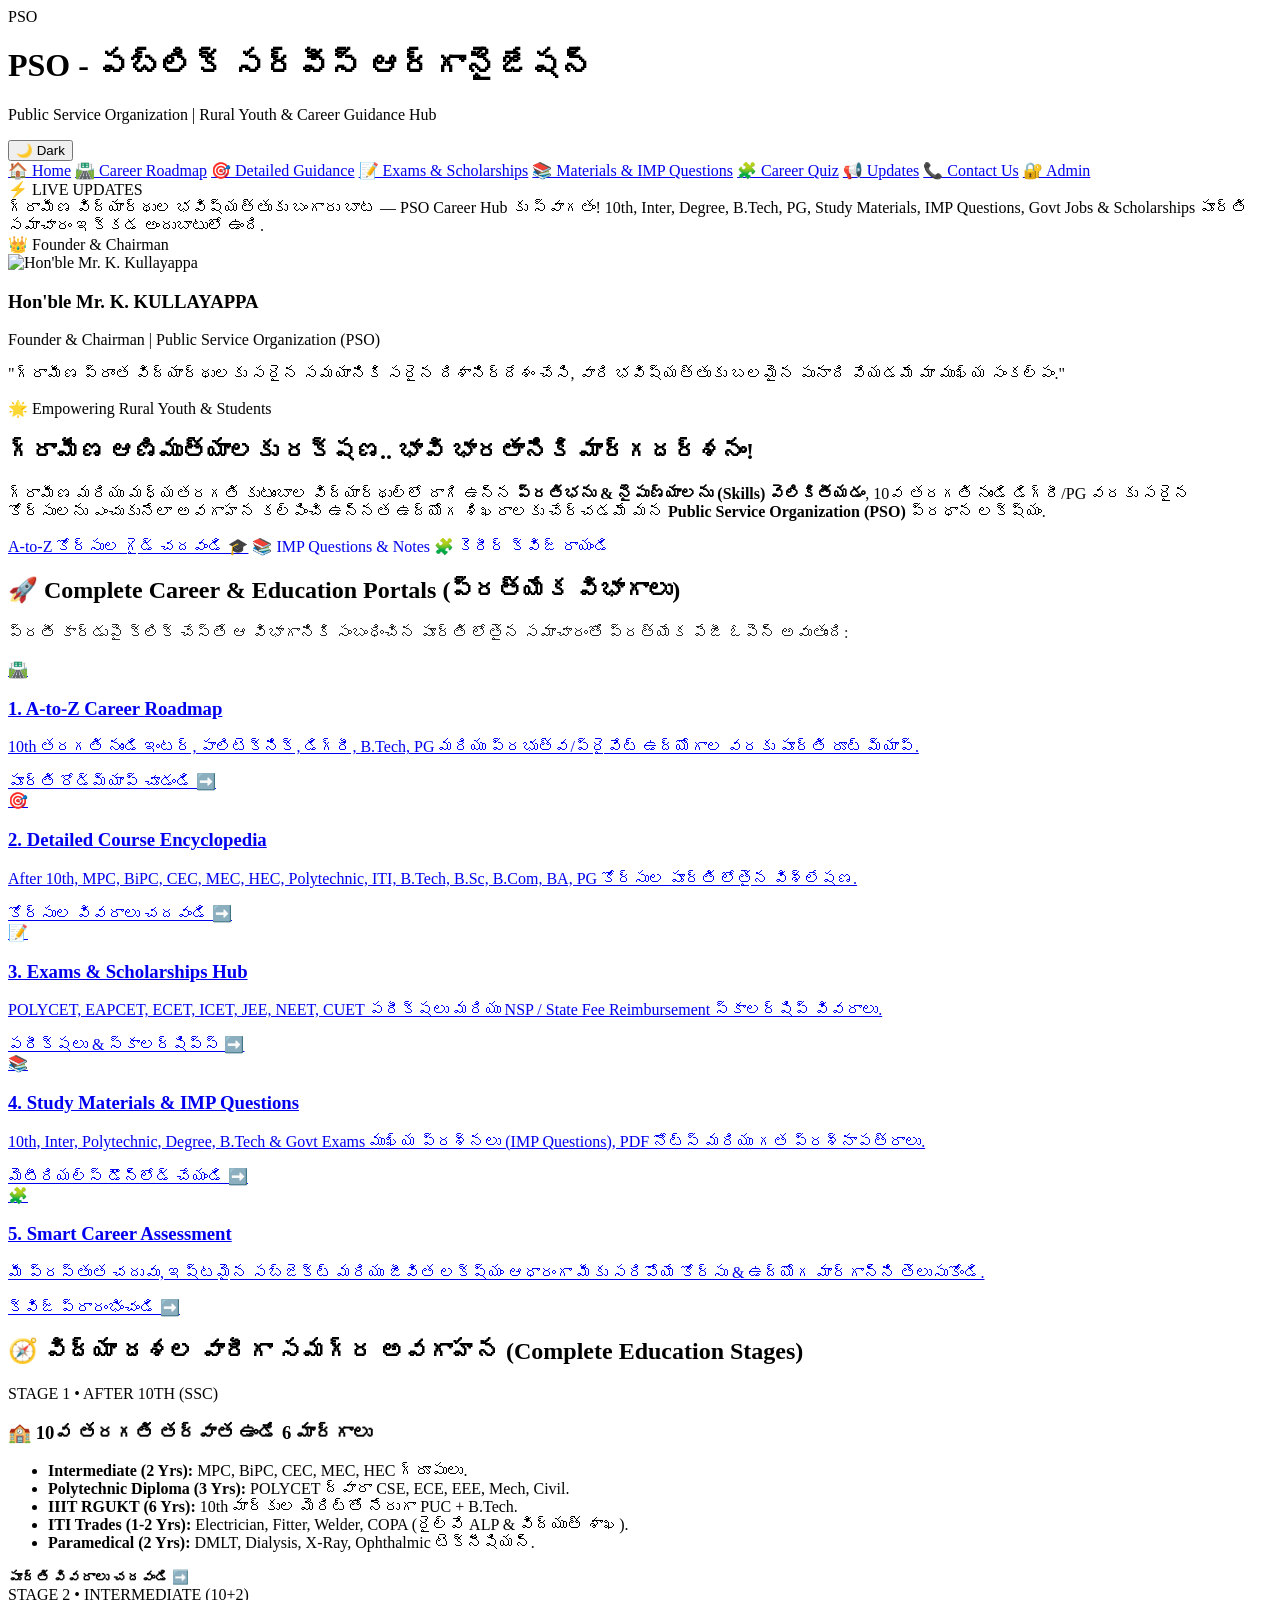
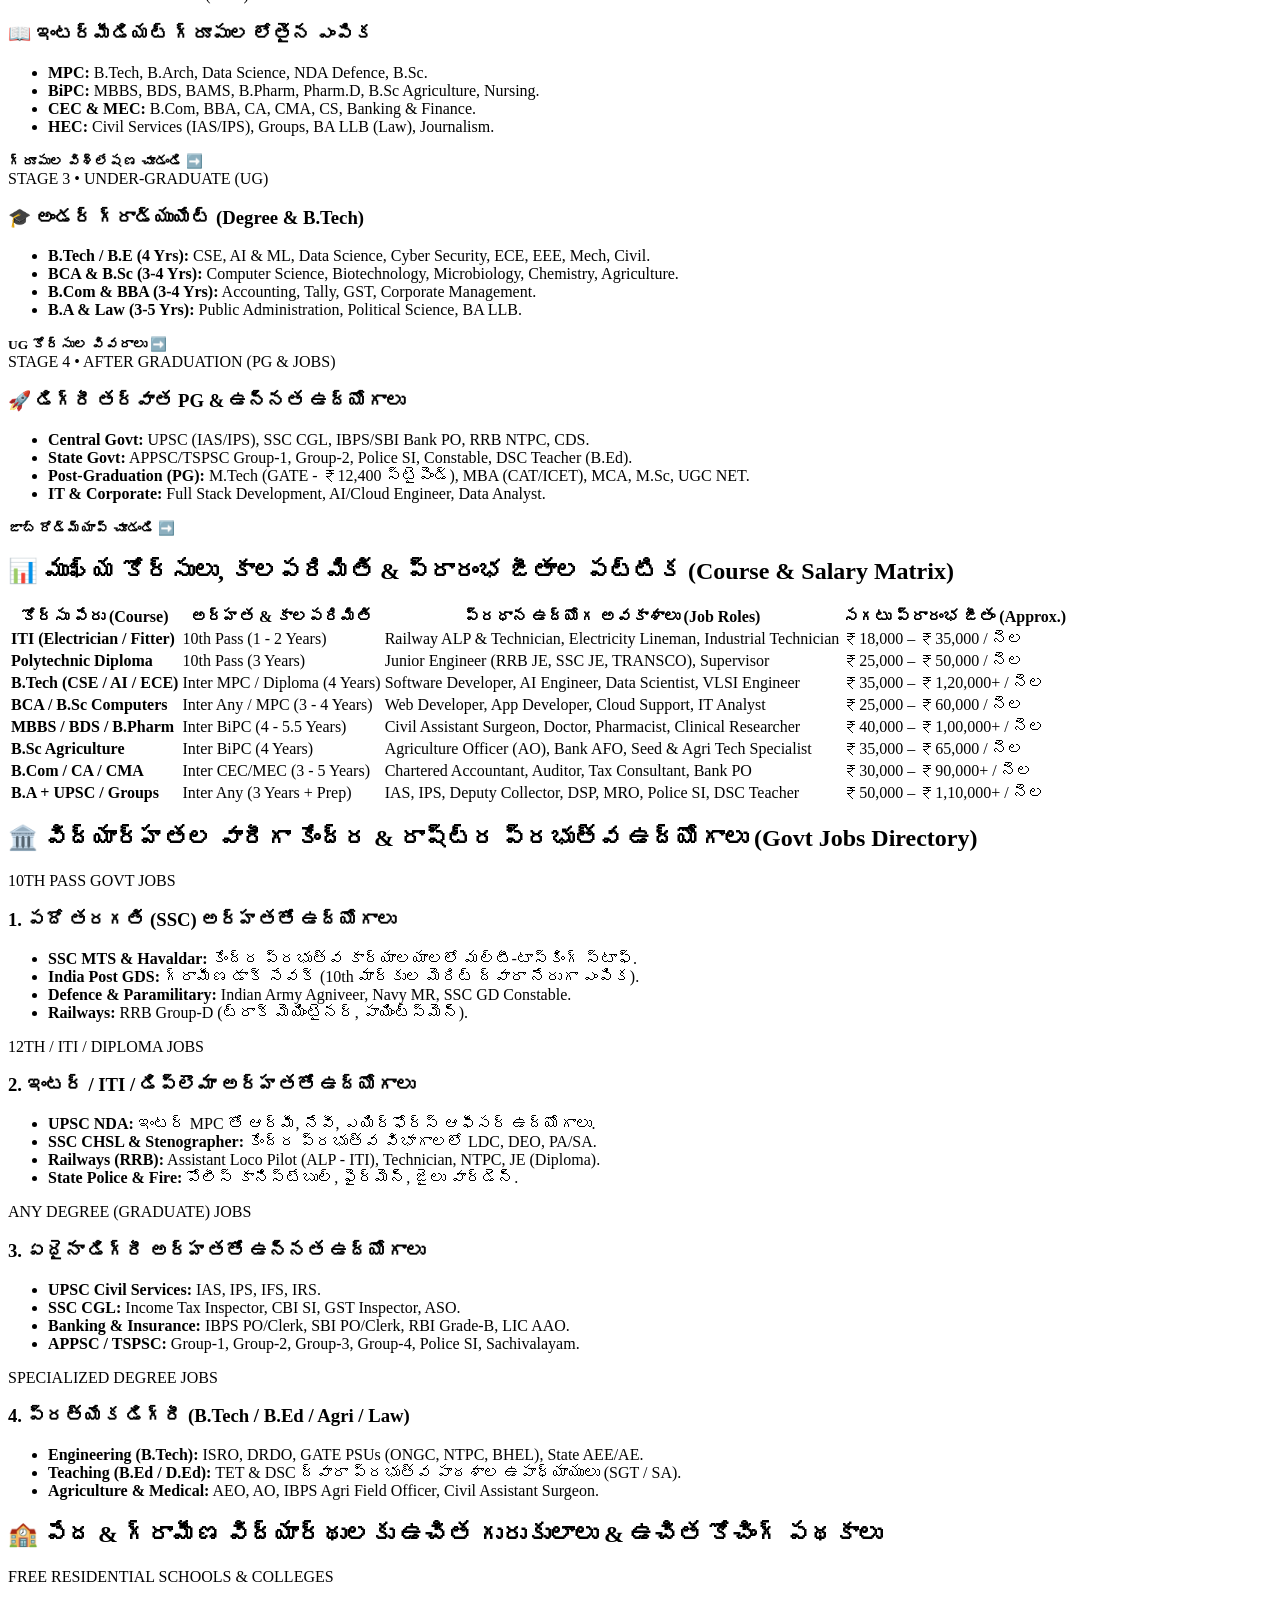
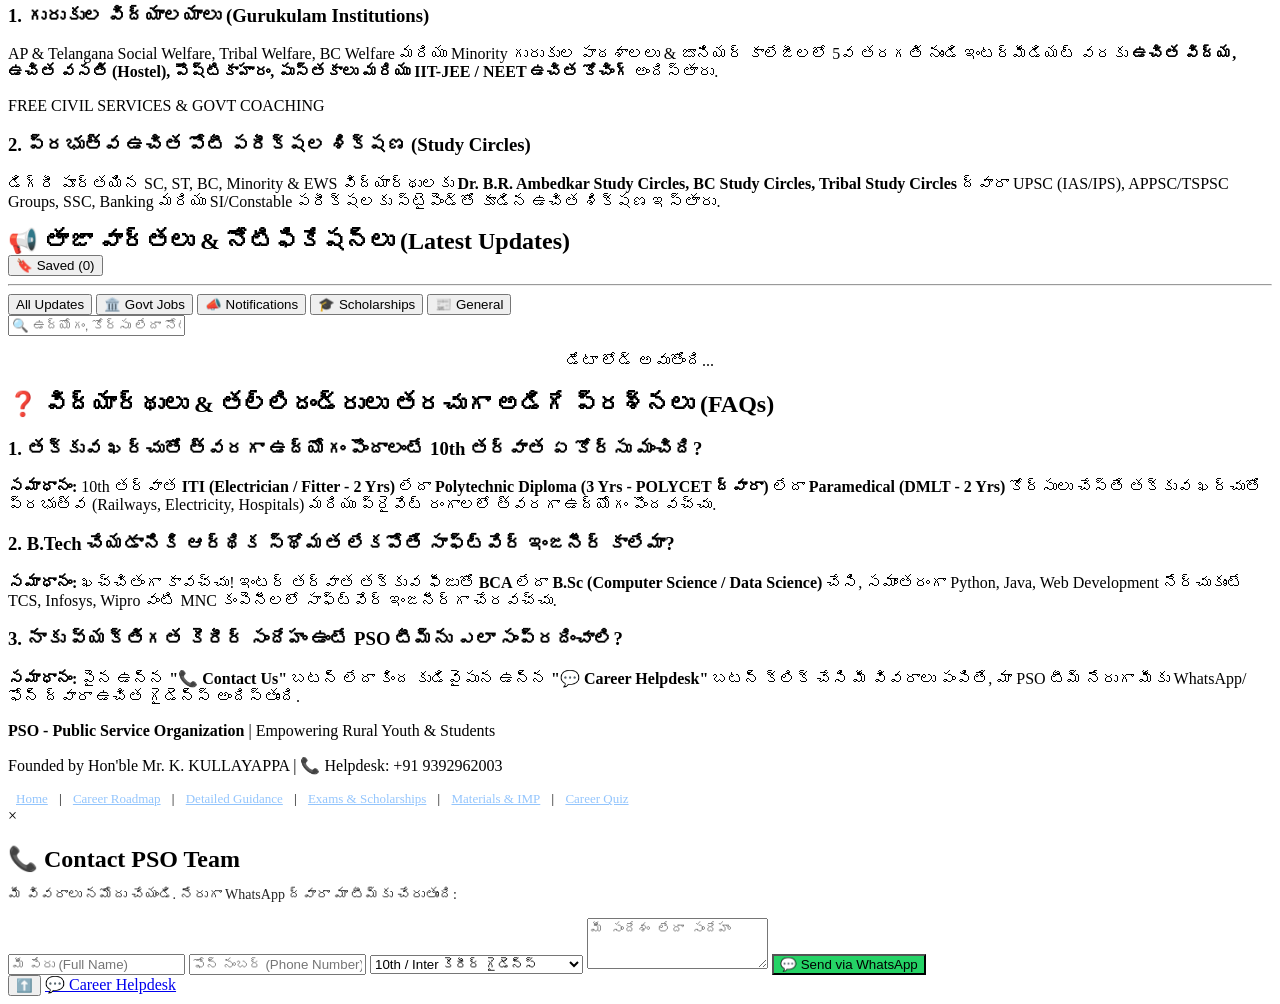
==== index.html @ a2b27ac4 "Update print statement from 'Hello' to 'Goodbye'" ====
<!DOCTYPE html>
<html lang="te">
<head>
    <meta charset="UTF-8">
    <meta name="viewport" content="width=device-width, initial-scale=1.0">
    <title>PSO Career Hub - Public Service Organization</title>
    <meta name="description" content="PSO Career Hub - Public Service Organization complete 360-degree career guidance platform for rural youth after 10th, Inter, Degree, B.Tech, and PG. Founder Hon'ble Mr. K. Kullayappa.">
    <meta name="keywords" content="PSO org hub, PSO Career Hub, Public Service Organization, Kullayappa, Rural Youth Guidance, Telugu Career Guidance, Govt Jobs, Scholarships, Study Materials, IMP Questions">
    <link rel="stylesheet" href="style.css">
    <link href="https://fonts.googleapis.com/css2?family=Noto+Sans+Telugu:wght@400;600;700;800&family=Plus+Jakarta+Sans:wght@400;600;700;800&display=swap" rel="stylesheet">
</head>
<body>

    <!-- Modern Header -->
    <header class="header">
        <div class="header-content">
            <div class="logo">PSO</div>
            <div>
                <h1 class="pso-heading">PSO - పబ్లిక్ సర్వీస్ ఆర్గానైజేషన్</h1>
                <p>Public Service Organization | Rural Youth & Career Guidance Hub</p>
            </div>
        </div>
        <button id="themeToggle" class="theme-btn" onclick="toggleTheme()">🌙 Dark</button>
    </header>

    <!-- Sticky Glassmorphism Navigation Bar -->
    <nav class="nav">
        <a href="index.html" class="active-nav">🏠 Home</a>
        <a href="roadmap.html">🛣️ Career Roadmap</a>
        <a href="guidance.html">🎯 Detailed Guidance</a>
        <a href="exams.html">📝 Exams & Scholarships</a>
        <a href="materials.html">📚 Materials & IMP Questions</a>
        <a href="quiz.html">🧩 Career Quiz</a>
        <a href="#news">📢 Updates</a>
        <a href="javascript:void(0)" onclick="openContactModal()" class="nav-contact-btn">📞 Contact Us</a>
        <a href="admin.html" class="nav-admin-btn">🔐 Admin</a>
    </nav>

    <!-- Live Breaking News Ticker -->
    <div class="news-ticker-bar">
        <span class="ticker-label">⚡ LIVE UPDATES</span>
        <div class="ticker-wrap">
            <div id="liveTickerText" class="ticker-move">
                గ్రామీణ విద్యార్థుల భవిష్యత్తుకు బంగారు బాట — PSO Career Hub కు స్వాగతం! 10th, Inter, Degree, B.Tech, PG, Study Materials, IMP Questions, Govt Jobs & Scholarships పూర్తి సమాచారం ఇక్కడ అందుబాటులో ఉంది.
            </div>
        </div>
    </div>

    <div class="container">
        
        <!-- 1. FOUNDER & CHAIRMAN SPOTLIGHT -->
        <section id="founder" class="card founder-card">
            <div class="founder-badge">👑 Founder & Chairman</div>
            <div class="founder-content">
                <div class="founder-avatar">
                    <img src="kullayappa.jpeg" alt="Hon'ble Mr. K. Kullayappa" class="founder-img">
                </div>
                <div class="founder-info">
                    <h3 class="founder-name">Hon'ble Mr. K. KULLAYAPPA</h3>
                    <p class="founder-tagline">Founder & Chairman | Public Service Organization (PSO)</p>
                    <p class="founder-quote">
                        "గ్రామీణ ప్రాంత విద్యార్థులకు సరైన సమయానికి సరైన దిశానిర్దేశం చేసి, వారి భవిష్యత్తుకు బలమైన పునాది వేయడమే మా ముఖ్య సంకల్పం."
                    </p>
                </div>
            </div>
        </section>

        <!-- 2. HERO MISSION & VISION -->
        <section id="about" class="card hero-card">
            <span class="hero-badge">🌟 Empowering Rural Youth & Students</span>
            <h2>గ్రామీణ ఆణిముత్యాలకు రక్షణ.. భావి భారతానికి మార్గదర్శనం!</h2>
            <p class="hero-description">
                గ్రామీణ మరియు మధ్యతరగతి కుటుంబాల విద్యార్థుల్లో దాగి ఉన్న <strong>ప్రతిభను & నైపుణ్యాలను (Skills) వెలికితీయడం</strong>, 10వ తరగతి నుండి డిగ్రీ/PG వరకు సరైన కోర్సులను ఎంచుకునేలా అవగాహన కల్పించి ఉన్నత ఉద్యోగ శిఖరాలకు చేర్చడమే మన <strong>Public Service Organization (PSO)</strong> ప్రధాన లక్ష్యం.
            </p>
            <div class="hero-cta-group">
                <a href="guidance.html" class="btn-primary">A-to-Z కోర్సుల గైడ్ చదవండి 🎓</a>
                <a href="materials.html" class="btn-outline" style="text-decoration: none;">📚 IMP Questions & Notes</a>
                <a href="quiz.html" class="btn-outline" style="text-decoration: none;">🧩 కెరీర్ క్విజ్ రాయండి</a>
            </div>
        </section>

        <!-- 3. 5 DEDICATED DEEP-DIVE PORTALS -->
        <section class="card">
            <h2 class="card-title">🚀 Complete Career & Education Portals (ప్రత్యేక విభాగాలు)</h2>
            <p style="margin-bottom: 18px; opacity: 0.85;">ప్రతీ కార్డుపై క్లిక్ చేస్తే ఆ విభాగానికి సంబంధించిన పూర్తి లోతైన సమాచారంతో ప్రత్యేక పేజీ ఓపెన్ అవుతుంది:</p>
            
            <div class="portal-hub-grid">
                <a href="roadmap.html" class="portal-tile tile-blue">
                    <div class="tile-icon">🛣️</div>
                    <h3>1. A-to-Z Career Roadmap</h3>
                    <p>10th తరగతి నుండి ఇంటర్, పాలిటెక్నిక్, డిగ్రీ, B.Tech, PG మరియు ప్రభుత్వ/ప్రైవేట్ ఉద్యోగాల వరకు పూర్తి రూట్ మ్యాప్.</p>
                    <span class="tile-cta">పూర్తి రోడ్‌మ్యాప్ చూడండి ➡️</span>
                </a>

                <a href="guidance.html" class="portal-tile tile-green">
                    <div class="tile-icon">🎯</div>
                    <h3>2. Detailed Course Encyclopedia</h3>
                    <p>After 10th, MPC, BiPC, CEC, MEC, HEC, Polytechnic, ITI, B.Tech, B.Sc, B.Com, BA, PG కోర్సుల పూర్తి లోతైన విశ్లేషణ.</p>
                    <span class="tile-cta">కోర్సుల వివరాలు చదవండి ➡️</span>
                </a>

                <a href="exams.html" class="portal-tile tile-amber">
                    <div class="tile-icon">📝</div>
                    <h3>3. Exams & Scholarships Hub</h3>
                    <p>POLYCET, EAPCET, ECET, ICET, JEE, NEET, CUET పరీక్షలు మరియు NSP / State Fee Reimbursement స్కాలర్‌షిప్ వివరాలు.</p>
                    <span class="tile-cta">పరీక్షలు & స్కాలర్‌షిప్స్ ➡️</span>
                </a>

                <a href="materials.html" class="portal-tile tile-blue">
                    <div class="tile-icon">📚</div>
                    <h3>4. Study Materials & IMP Questions</h3>
                    <p>10th, Inter, Polytechnic, Degree, B.Tech & Govt Exams ముఖ్య ప్రశ్నలు (IMP Questions), PDF నోట్స్ మరియు గత ప్రశ్నాపత్రాలు.</p>
                    <span class="tile-cta">మెటీరియల్స్ డౌన్‌లోడ్ చేయండి ➡️</span>
                </a>

                <a href="quiz.html" class="portal-tile tile-purple">
                    <div class="tile-icon">🧩</div>
                    <h3>5. Smart Career Assessment</h3>
                    <p>మీ ప్రస్తుత చదువు, ఇష్టమైన సబ్జెక్ట్ మరియు జీవిత లక్ష్యం ఆధారంగా మీకు సరిపోయే కోర్సు & ఉద్యోగ మార్గాన్ని తెలుసుకోండి.</p>
                    <span class="tile-cta">క్విజ్ ప్రారంభించండి ➡️</span>
                </a>
            </div>
        </section>

        <!-- 4. STAGE-BY-STAGE COMPLETE EDUCATION STRUCTURE -->
        <section class="card">
            <h2 class="card-title">🧭 విద్యా దశల వారీగా సమగ్ర అవగాహన (Complete Education Stages)</h2>
            <div class="bilingual-grid">
                <div class="deep-detail-box" style="margin-bottom:0;">
                    <span class="stream-badge btech-badge">STAGE 1 • AFTER 10TH (SSC)</span>
                    <h3>🏫 10వ తరగతి తర్వాత ఉండే 6 మార్గాలు</h3>
                    <ul>
                        <li><strong>Intermediate (2 Yrs):</strong> MPC, BiPC, CEC, MEC, HEC గ్రూపులు.</li>
                        <li><strong>Polytechnic Diploma (3 Yrs):</strong> POLYCET ద్వారా CSE, ECE, EEE, Mech, Civil.</li>
                        <li><strong>IIIT RGUKT (6 Yrs):</strong> 10th మార్కుల మెరిట్‌తో నేరుగా PUC + B.Tech.</li>
                        <li><strong>ITI Trades (1-2 Yrs):</strong> Electrician, Fitter, Welder, COPA (రైల్వే ALP & విద్యుత్ శాఖ).</li>
                        <li><strong>Paramedical (2 Yrs):</strong> DMLT, Dialysis, X-Ray, Ophthalmic టెక్నీషియన్.</li>
                    </ul>
                    <a href="guidance.html" style="color:var(--primary-color); font-weight:700; text-decoration:none; font-size:13.5px;">పూర్తి వివరాలు చదవండి ➡️</a>
                </div>

                <div class="deep-detail-box" style="margin-bottom:0;">
                    <span class="stream-badge bsc-badge">STAGE 2 • INTERMEDIATE (10+2)</span>
                    <h3>📖 ఇంటర్మీడియట్ గ్రూపుల లోతైన ఎంపిక</h3>
                    <ul>
                        <li><strong>MPC:</strong> B.Tech, B.Arch, Data Science, NDA Defence, B.Sc.</li>
                        <li><strong>BiPC:</strong> MBBS, BDS, BAMS, B.Pharm, Pharm.D, B.Sc Agriculture, Nursing.</li>
                        <li><strong>CEC & MEC:</strong> B.Com, BBA, CA, CMA, CS, Banking & Finance.</li>
                        <li><strong>HEC:</strong> Civil Services (IAS/IPS), Groups, BA LLB (Law), Journalism.</li>
                    </ul>
                    <a href="guidance.html" style="color:var(--primary-color); font-weight:700; text-decoration:none; font-size:13.5px;">గ్రూపుల విశ్లేషణ చూడండి ➡️</a>
                </div>

                <div class="deep-detail-box" style="margin-bottom:0;">
                    <span class="stream-badge bcom-badge">STAGE 3 • UNDER-GRADUATE (UG)</span>
                    <h3>🎓 అండర్ గ్రాడ్యుయేట్ (Degree & B.Tech)</h3>
                    <ul>
                        <li><strong>B.Tech / B.E (4 Yrs):</strong> CSE, AI & ML, Data Science, Cyber Security, ECE, EEE, Mech, Civil.</li>
                        <li><strong>BCA & B.Sc (3-4 Yrs):</strong> Computer Science, Biotechnology, Microbiology, Chemistry, Agriculture.</li>
                        <li><strong>B.Com & BBA (3-4 Yrs):</strong> Accounting, Tally, GST, Corporate Management.</li>
                        <li><strong>B.A & Law (3-5 Yrs):</strong> Public Administration, Political Science, BA LLB.</li>
                    </ul>
                    <a href="guidance.html" style="color:var(--primary-color); font-weight:700; text-decoration:none; font-size:13.5px;">UG కోర్సుల వివరాలు ➡️</a>
                </div>

                <div class="deep-detail-box" style="margin-bottom:0;">
                    <span class="stream-badge ba-badge">STAGE 4 • AFTER GRADUATION (PG & JOBS)</span>
                    <h3>🚀 డిగ్రీ తర్వాత PG & ఉన్నత ఉద్యోగాలు</h3>
                    <ul>
                        <li><strong>Central Govt:</strong> UPSC (IAS/IPS), SSC CGL, IBPS/SBI Bank PO, RRB NTPC, CDS.</li>
                        <li><strong>State Govt:</strong> APPSC/TSPSC Group-1, Group-2, Police SI, Constable, DSC Teacher (B.Ed).</li>
                        <li><strong>Post-Graduation (PG):</strong> M.Tech (GATE - ₹12,400 స్టైపెండ్), MBA (CAT/ICET), MCA, M.Sc, UGC NET.</li>
                        <li><strong>IT & Corporate:</strong> Full Stack Development, AI/Cloud Engineer, Data Analyst.</li>
                    </ul>
                    <a href="roadmap.html" style="color:var(--primary-color); font-weight:700; text-decoration:none; font-size:13.5px;">జాబ్ రోడ్‌మ్యాప్ చూడండి ➡️</a>
                </div>
            </div>
        </section>

        <!-- 5. COURSE & SALARY MATRIX -->
        <section class="card">
            <h2 class="card-title">📊 ముఖ్య కోర్సులు, కాలపరిమితి & ప్రారంభ జీతాల పట్టిక (Course & Salary Matrix)</h2>
            <div class="table-responsive">
                <table class="modern-table">
                    <thead>
                        <tr>
                            <th>కోర్సు పేరు (Course)</th>
                            <th>అర్హత & కాలపరిమితి</th>
                            <th>ప్రధాన ఉద్యోగ అవకాశాలు (Job Roles)</th>
                            <th>సగటు ప్రారంభ జీతం (Approx.)</th>
                        </tr>
                    </thead>
                    <tbody>
                        <tr>
                            <td><strong>ITI (Electrician / Fitter)</strong></td>
                            <td>10th Pass (1 - 2 Years)</td>
                            <td>Railway ALP & Technician, Electricity Lineman, Industrial Technician</td>
                            <td>₹18,000 – ₹35,000 / నెల</td>
                        </tr>
                        <tr>
                            <td><strong>Polytechnic Diploma</strong></td>
                            <td>10th Pass (3 Years)</td>
                            <td>Junior Engineer (RRB JE, SSC JE, TRANSCO), Supervisor</td>
                            <td>₹25,000 – ₹50,000 / నెల</td>
                        </tr>
                        <tr>
                            <td><strong>B.Tech (CSE / AI / ECE)</strong></td>
                            <td>Inter MPC / Diploma (4 Years)</td>
                            <td>Software Developer, AI Engineer, Data Scientist, VLSI Engineer</td>
                            <td>₹35,000 – ₹1,20,000+ / నెల</td>
                        </tr>
                        <tr>
                            <td><strong>BCA / B.Sc Computers</strong></td>
                            <td>Inter Any / MPC (3 - 4 Years)</td>
                            <td>Web Developer, App Developer, Cloud Support, IT Analyst</td>
                            <td>₹25,000 – ₹60,000 / నెల</td>
                        </tr>
                        <tr>
                            <td><strong>MBBS / BDS / B.Pharm</strong></td>
                            <td>Inter BiPC (4 - 5.5 Years)</td>
                            <td>Civil Assistant Surgeon, Doctor, Pharmacist, Clinical Researcher</td>
                            <td>₹40,000 – ₹1,00,000+ / నెల</td>
                        </tr>
                        <tr>
                            <td><strong>B.Sc Agriculture</strong></td>
                            <td>Inter BiPC (4 Years)</td>
                            <td>Agriculture Officer (AO), Bank AFO, Seed & Agri Tech Specialist</td>
                            <td>₹35,000 – ₹65,000 / నెల</td>
                        </tr>
                        <tr>
                            <td><strong>B.Com / CA / CMA</strong></td>
                            <td>Inter CEC/MEC (3 - 5 Years)</td>
                            <td>Chartered Accountant, Auditor, Tax Consultant, Bank PO</td>
                            <td>₹30,000 – ₹90,000+ / నెల</td>
                        </tr>
                        <tr>
                            <td><strong>B.A + UPSC / Groups</strong></td>
                            <td>Inter Any (3 Years + Prep)</td>
                            <td>IAS, IPS, Deputy Collector, DSP, MRO, Police SI, DSC Teacher</td>
                            <td>₹50,000 – ₹1,10,000+ / నెల</td>
                        </tr>
                    </tbody>
                </table>
            </div>
        </section>

        <!-- 6. GOVT JOBS DIRECTORY BY QUALIFICATION -->
        <section id="govt-calendar" class="card">
            <h2 class="card-title">🏛️ విద్యార్హతల వారీగా కేంద్ర & రాష్ట్ర ప్రభుత్వ ఉద్యోగాలు (Govt Jobs Directory)</h2>
            <div class="bilingual-grid">
                <div class="deep-detail-box" style="margin-bottom:0;">
                    <span class="stream-badge btech-badge">10TH PASS GOVT JOBS</span>
                    <h3>1. పదో తరగతి (SSC) అర్హతతో ఉద్యోగాలు</h3>
                    <ul>
                        <li><strong>SSC MTS & Havaldar:</strong> కేంద్ర ప్రభుత్వ కార్యాలయాలలో మల్టీ-టాస్కింగ్ స్టాఫ్.</li>
                        <li><strong>India Post GDS:</strong> గ్రామీణ డాక్ సేవక్ (10th మార్కుల మెరిట్ ద్వారా నేరుగా ఎంపిక).</li>
                        <li><strong>Defence & Paramilitary:</strong> Indian Army Agniveer, Navy MR, SSC GD Constable.</li>
                        <li><strong>Railways:</strong> RRB Group-D (ట్రాక్ మెయింటైనర్, పాయింట్స్‌మెన్).</li>
                    </ul>
                </div>

                <div class="deep-detail-box" style="margin-bottom:0;">
                    <span class="stream-badge bsc-badge">12TH / ITI / DIPLOMA JOBS</span>
                    <h3>2. ఇంటర్ / ITI / డిప్లొమా అర్హతతో ఉద్యోగాలు</h3>
                    <ul>
                        <li><strong>UPSC NDA:</strong> ఇంటర్ MPC తో ఆర్మీ, నేవీ, ఎయిర్‌ఫోర్స్ ఆఫీసర్ ఉద్యోగాలు.</li>
                        <li><strong>SSC CHSL & Stenographer:</strong> కేంద్ర ప్రభుత్వ విభాగాలలో LDC, DEO, PA/SA.</li>
                        <li><strong>Railways (RRB):</strong> Assistant Loco Pilot (ALP - ITI), Technician, NTPC, JE (Diploma).</li>
                        <li><strong>State Police & Fire:</strong> పోలీస్ కానిస్టేబుల్, ఫైర్‌మెన్, జైలు వార్డెన్.</li>
                    </ul>
                </div>

                <div class="deep-detail-box" style="margin-bottom:0;">
                    <span class="stream-badge bcom-badge">ANY DEGREE (GRADUATE) JOBS</span>
                    <h3>3. ఏదైనా డిగ్రీ అర్హతతో ఉన్నత ఉద్యోగాలు</h3>
                    <ul>
                        <li><strong>UPSC Civil Services:</strong> IAS, IPS, IFS, IRS.</li>
                        <li><strong>SSC CGL:</strong> Income Tax Inspector, CBI SI, GST Inspector, ASO.</li>
                        <li><strong>Banking & Insurance:</strong> IBPS PO/Clerk, SBI PO/Clerk, RBI Grade-B, LIC AAO.</li>
                        <li><strong>APPSC / TSPSC:</strong> Group-1, Group-2, Group-3, Group-4, Police SI, Sachivalayam.</li>
                    </ul>
                </div>

                <div class="deep-detail-box" style="margin-bottom:0;">
                    <span class="stream-badge ba-badge">SPECIALIZED DEGREE JOBS</span>
                    <h3>4. ప్రత్యేక డిగ్రీ (B.Tech / B.Ed / Agri / Law)</h3>
                    <ul>
                        <li><strong>Engineering (B.Tech):</strong> ISRO, DRDO, GATE PSUs (ONGC, NTPC, BHEL), State AEE/AE.</li>
                        <li><strong>Teaching (B.Ed / D.Ed):</strong> TET & DSC ద్వారా ప్రభుత్వ పాఠశాల ఉపాధ్యాయులు (SGT / SA).</li>
                        <li><strong>Agriculture & Medical:</strong> AEO, AO, IBPS Agri Field Officer, Civil Assistant Surgeon.</li>
                    </ul>
                </div>
            </div>
        </section>

        <!-- 7. FREE GOVT HOSTELS & COACHING -->
        <section class="card">
            <h2 class="card-title">🏫 పేద & గ్రామీణ విద్యార్థులకు ఉచిత గురుకులాలు & ఉచిత కోచింగ్ పథకాలు</h2>
            <div class="bilingual-grid">
                <div class="deep-detail-box" style="margin-bottom:0;">
                    <span class="stream-badge bsc-badge">FREE RESIDENTIAL SCHOOLS & COLLEGES</span>
                    <h3>1. గురుకుల విద్యాలయాలు (Gurukulam Institutions)</h3>
                    <p>AP & Telangana Social Welfare, Tribal Welfare, BC Welfare మరియు Minority గురుకుల పాఠశాలలు & జూనియర్ కాలేజీలలో 5వ తరగతి నుండి ఇంటర్మీడియట్ వరకు <strong>ఉచిత విద్య, ఉచిత వసతి (Hostel), పౌష్టికాహారం, పుస్తకాలు మరియు IIT-JEE / NEET ఉచిత కోచింగ్</strong> అందిస్తారు.</p>
                </div>

                <div class="deep-detail-box" style="margin-bottom:0;">
                    <span class="stream-badge btech-badge">FREE CIVIL SERVICES & GOVT COACHING</span>
                    <h3>2. ప్రభుత్వ ఉచిత పోటీ పరీక్షల శిక్షణ (Study Circles)</h3>
                    <p>డిగ్రీ పూర్తయిన SC, ST, BC, Minority & EWS విద్యార్థులకు <strong>Dr. B.R. Ambedkar Study Circles, BC Study Circles, Tribal Study Circles</strong> ద్వారా UPSC (IAS/IPS), APPSC/TSPSC Groups, SSC, Banking మరియు SI/Constable పరీక్షలకు స్టైపెండ్‌తో కూడిన ఉచిత శిక్షణ ఇస్తారు.</p>
                </div>
            </div>
        </section>

        <!-- 8. LATEST NEWS & NOTIFICATIONS (FIREBASE LIVE) -->
        <section id="news" class="card posts-section">
            <div class="posts-header-flex">
                <h2 class="card-title" style="border:none; margin:0; padding:0;">📢 తాజా వార్తలు & నోటిఫికేషన్‌లు (Latest Updates)</h2>
                <button id="savedToggleBtn" class="saved-filter-btn" onclick="toggleSavedView()">🔖 Saved (<span id="savedCount">0</span>)</button>
            </div>
            <hr class="section-divider">

            <div class="filter-pills">
                <button class="pill-btn active" onclick="setCategoryFilter('ALL', this)">All Updates</button>
                <button class="pill-btn" onclick="setCategoryFilter('Govt Jobs', this)">🏛️ Govt Jobs</button>
                <button class="pill-btn" onclick="setCategoryFilter('Notifications', this)">📣 Notifications</button>
                <button class="pill-btn" onclick="setCategoryFilter('Scholarships', this)">🎓 Scholarships</button>
                <button class="pill-btn" onclick="setCategoryFilter('General Updates', this)">📰 General</button>
            </div>

            <input type="text" id="searchInput" class="modern-search" placeholder="🔍 ఉద్యోగం, కోర్సు లేదా నోటిఫికేషన్ పేరుతో వెతకండి..." onkeyup="filterPosts()">

            <div id="postsContainer">
                <p style="text-align:center;">డేటా లోడ్ అవుతోంది...</p>
            </div>
        </section>

        <!-- 9. STUDENT FAQS -->
        <section class="card">
            <h2 class="card-title">❓ విద్యార్థులు & తల్లిదండ్రులు తరచుగా అడిగే ప్రశ్నలు (FAQs)</h2>
            
            <div class="deep-detail-box">
                <h3>1. తక్కువ ఖర్చుతో త్వరగా ఉద్యోగం పొందాలంటే 10th తర్వాత ఏ కోర్సు మంచిది?</h3>
                <p><strong>సమాధానం:</strong> 10th తర్వాత <strong>ITI (Electrician / Fitter - 2 Yrs)</strong> లేదా <strong>Polytechnic Diploma (3 Yrs - POLYCET ద్వారా)</strong> లేదా <strong>Paramedical (DMLT - 2 Yrs)</strong> కోర్సులు చేస్తే తక్కువ ఖర్చుతో ప్రభుత్వ (Railways, Electricity, Hospitals) మరియు ప్రైవేట్ రంగాలలో త్వరగా ఉద్యోగం పొందవచ్చు.</p>
            </div>

            <div class="deep-detail-box">
                <h3>2. B.Tech చేయడానికి ఆర్థిక స్థోమత లేకపోతే సాఫ్ట్‌వేర్ ఇంజనీర్ కాలేమా?</h3>
                <p><strong>సమాధానం:</strong> ఖచ్చితంగా కావచ్చు! ఇంటర్ తర్వాత తక్కువ ఫీజుతో <strong>BCA</strong> లేదా <strong>B.Sc (Computer Science / Data Science)</strong> చేసి, సమాంతరంగా Python, Java, Web Development నేర్చుకుంటే TCS, Infosys, Wipro వంటి MNC కంపెనీలలో సాఫ్ట్‌వేర్ ఇంజనీర్‌గా చేరవచ్చు.</p>
            </div>

            <div class="deep-detail-box" style="margin-bottom: 0;">
                <h3>3. నాకు వ్యక్తిగత కెరీర్ సందేహం ఉంటే PSO టీమ్‌ను ఎలా సంప్రదించాలి?</h3>
                <p><strong>సమాధానం:</strong> పైన ఉన్న <strong>"📞 Contact Us"</strong> బటన్ లేదా కింద కుడివైపున ఉన్న <strong>"💬 Career Helpdesk"</strong> బటన్ క్లిక్ చేసి మీ వివరాలు పంపితే, మా PSO టీమ్ నేరుగా మీకు WhatsApp/ఫోన్ ద్వారా ఉచిత గైడెన్స్ అందిస్తుంది.</p>
            </div>
        </section>

    </div>

    <!-- Modern Footer -->
    <footer class="modern-footer">
        <p><strong>PSO - Public Service Organization</strong> | Empowering Rural Youth & Students</p>
        <p class="footer-sub">Founded by Hon'ble Mr. K. KULLAYAPPA | 📞 Helpdesk: +91 9392962003</p>
        <div style="margin-top: 10px; font-size: 13px;">
            <a href="index.html" style="color:#93c5fd; margin: 0 8px;">Home</a> |
            <a href="roadmap.html" style="color:#93c5fd; margin: 0 8px;">Career Roadmap</a> |
            <a href="guidance.html" style="color:#93c5fd; margin: 0 8px;">Detailed Guidance</a> |
            <a href="exams.html" style="color:#93c5fd; margin: 0 8px;">Exams & Scholarships</a> |
            <a href="materials.html" style="color:#93c5fd; margin: 0 8px;">Materials & IMP</a> |
            <a href="quiz.html" style="color:#93c5fd; margin: 0 8px;">Career Quiz</a>
        </div>
    </footer>

    <!-- Contact Us Popup Modal -->
    <div id="contactModal" class="modal-overlay" onclick="outsideModalClick(event)">
        <div class="modal-content">
            <span class="modal-close" onclick="closeContactModal()">×</span>
            <h2 class="card-title" style="margin-bottom: 8px;">📞 Contact PSO Team</h2>
            <p style="font-size: 14px; opacity: 0.85; margin-bottom: 15px;">మీ వివరాలు నమోదు చేయండి. నేరుగా WhatsApp ద్వారా మా టీమ్‌కు చేరుతుంది:</p>
            <form id="contactForm">
                <input type="text" id="contactName" class="modal-input" placeholder="మీ పేరు (Full Name)" required>
                <input type="tel" id="contactPhone" class="modal-input" placeholder="ఫోన్ నంబర్ (Phone Number)" required>
                <select id="contactTopic" class="modal-input">
                    <option value="10th/Inter Guidance">10th / Inter కెరీర్ గైడెన్స్</option>
                    <option value="Degree/B.Tech Guidance">Degree / B.Tech / Jobs గైడెన్స్</option>
                    <option value="Study Materials / IMP Questions">Study Materials / IMP Questions</option>
                    <option value="Govt Exams/Scholarships">Govt Jobs / Scholarships సందేహం</option>
                    <option value="Other">ఇతర విషయాలు (Other)</option>
                </select>
                <textarea id="contactMessage" class="modal-input" placeholder="మీ సందేశం లేదా సందేహం" rows="3" required></textarea>
                <button type="submit" class="submit-btn" style="background: #25D366;">💬 Send via WhatsApp</button>
            </form>
        </div>
    </div>

    <button id="backToTop" class="back-to-top" onclick="scrollToTop()" title="Go to top">⬆️</button>
    <a href="https://wa.me/919392962003?text=Hello%20PSO%20Team,%20I%20have%20a%20career%20guidance%20query." target="_blank" class="whatsapp-float">💬 Career Helpdesk</a>

    <script type="module" src="script.js"></script>
</body>
</html>
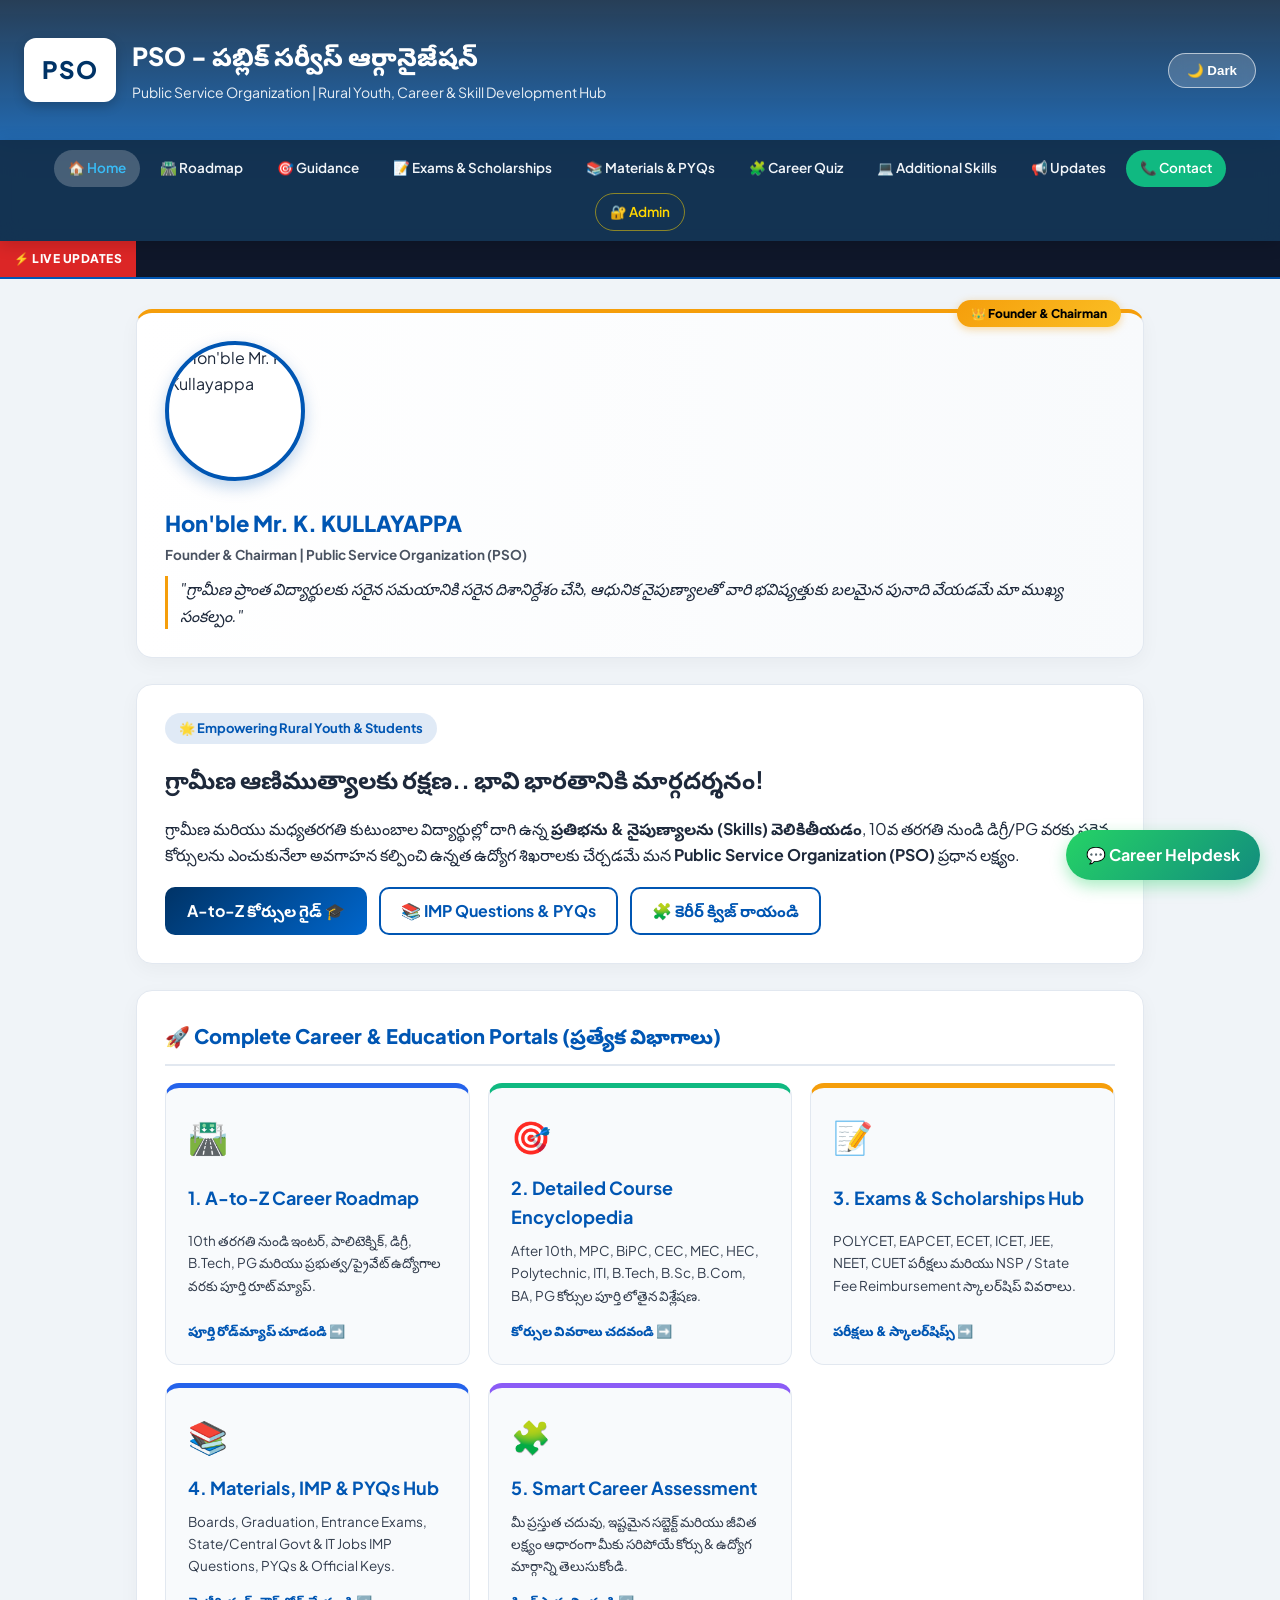
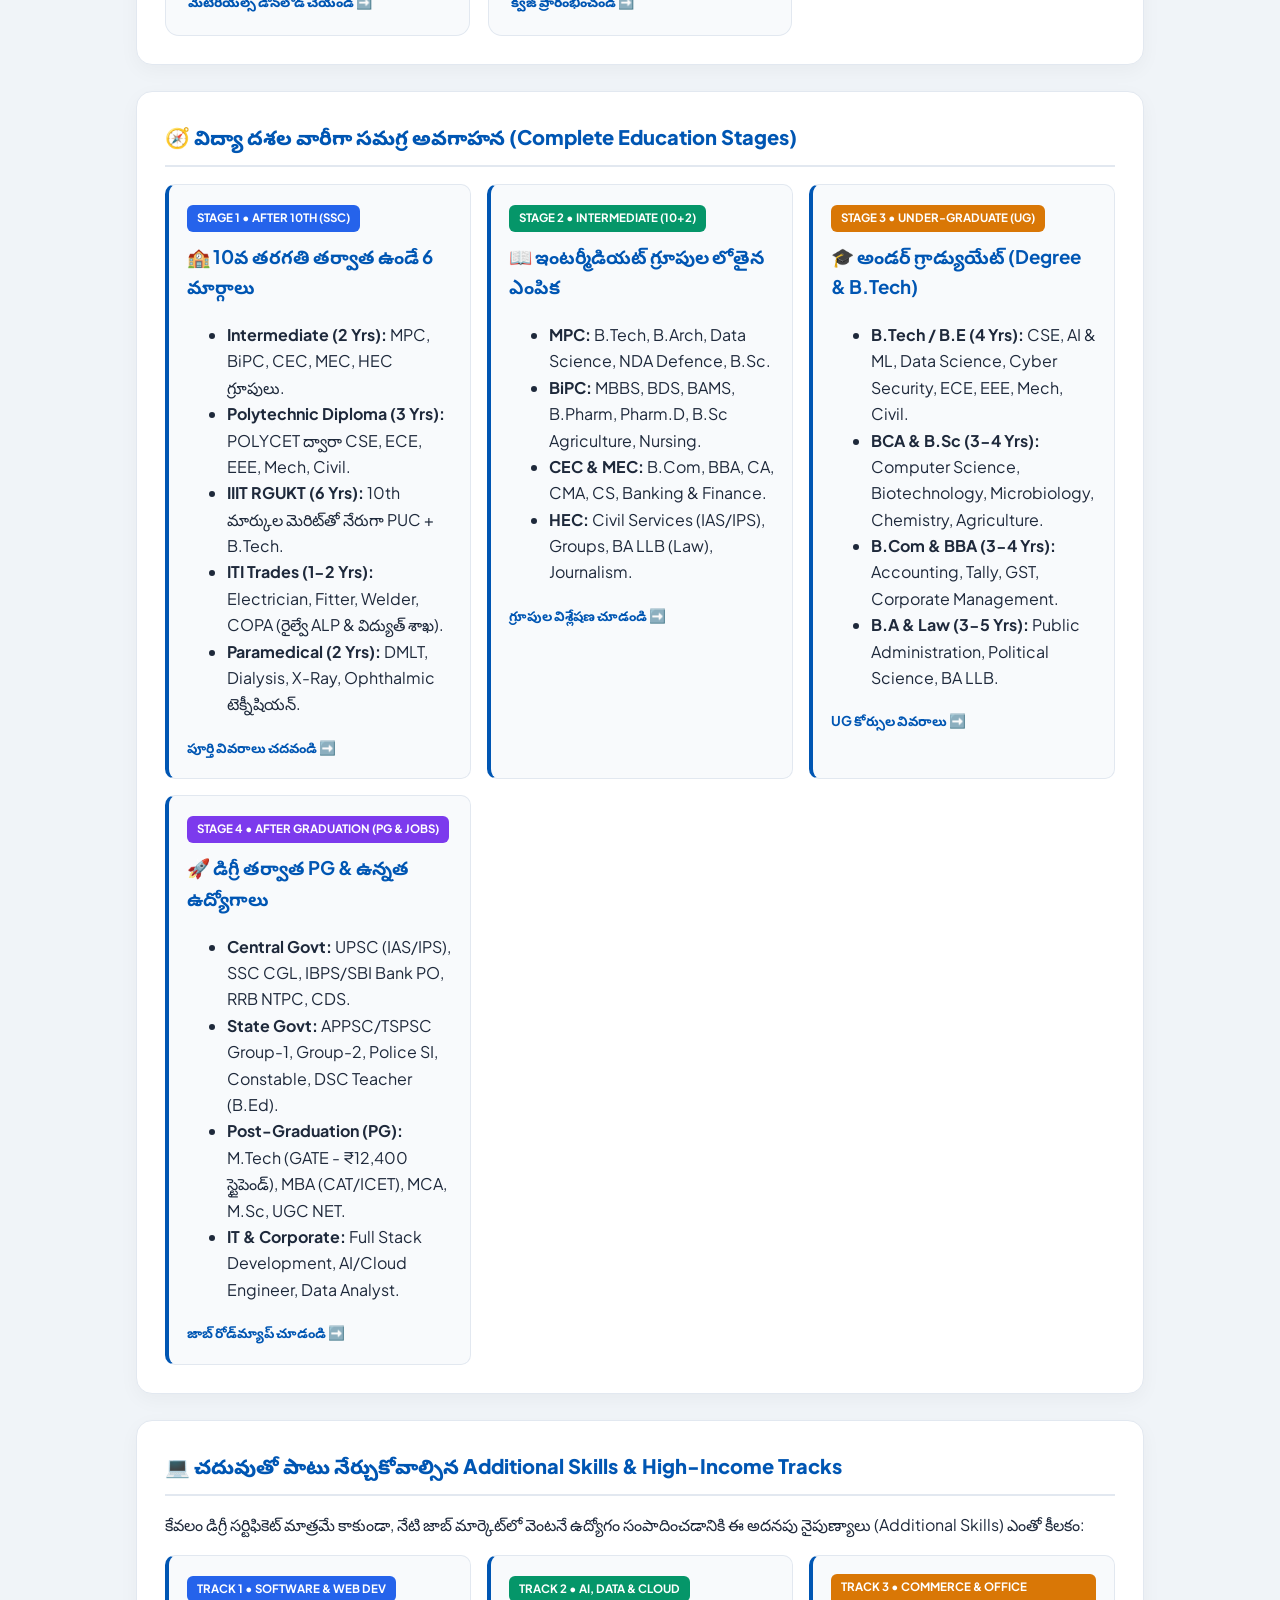
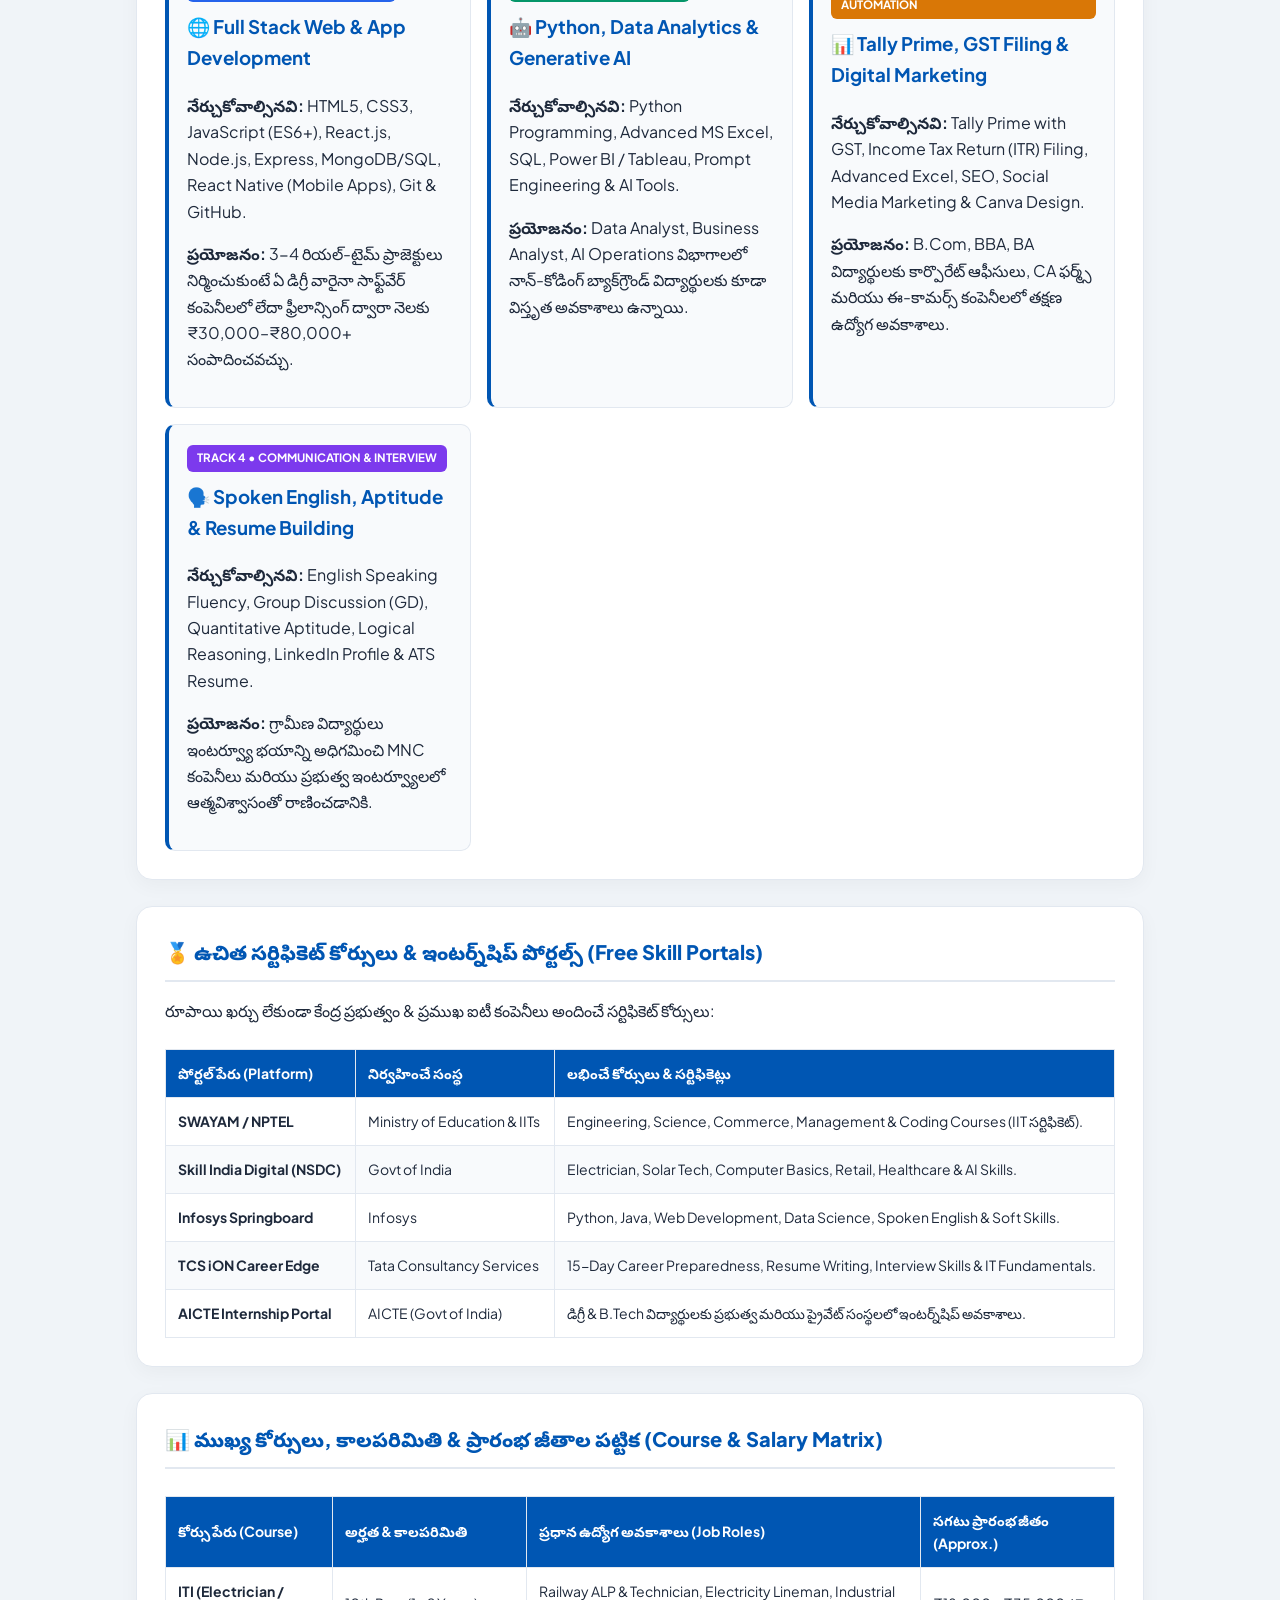
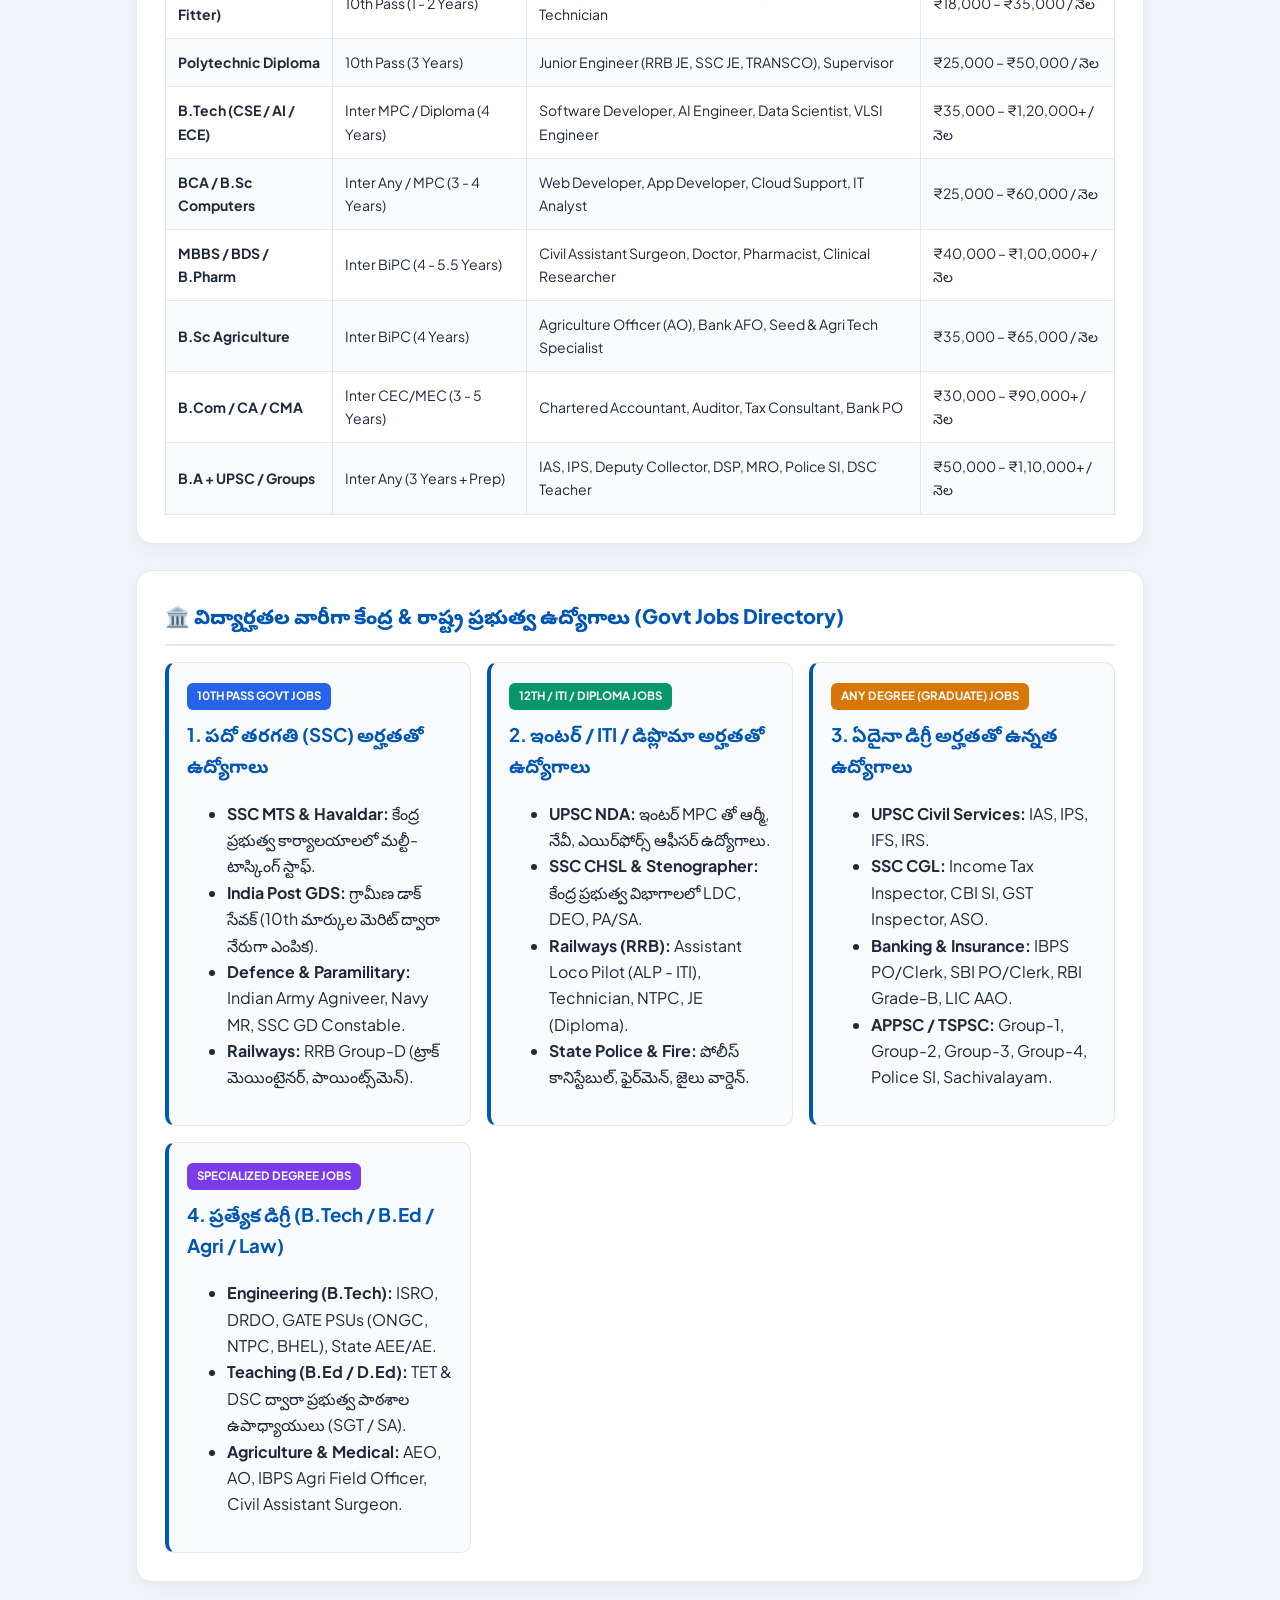
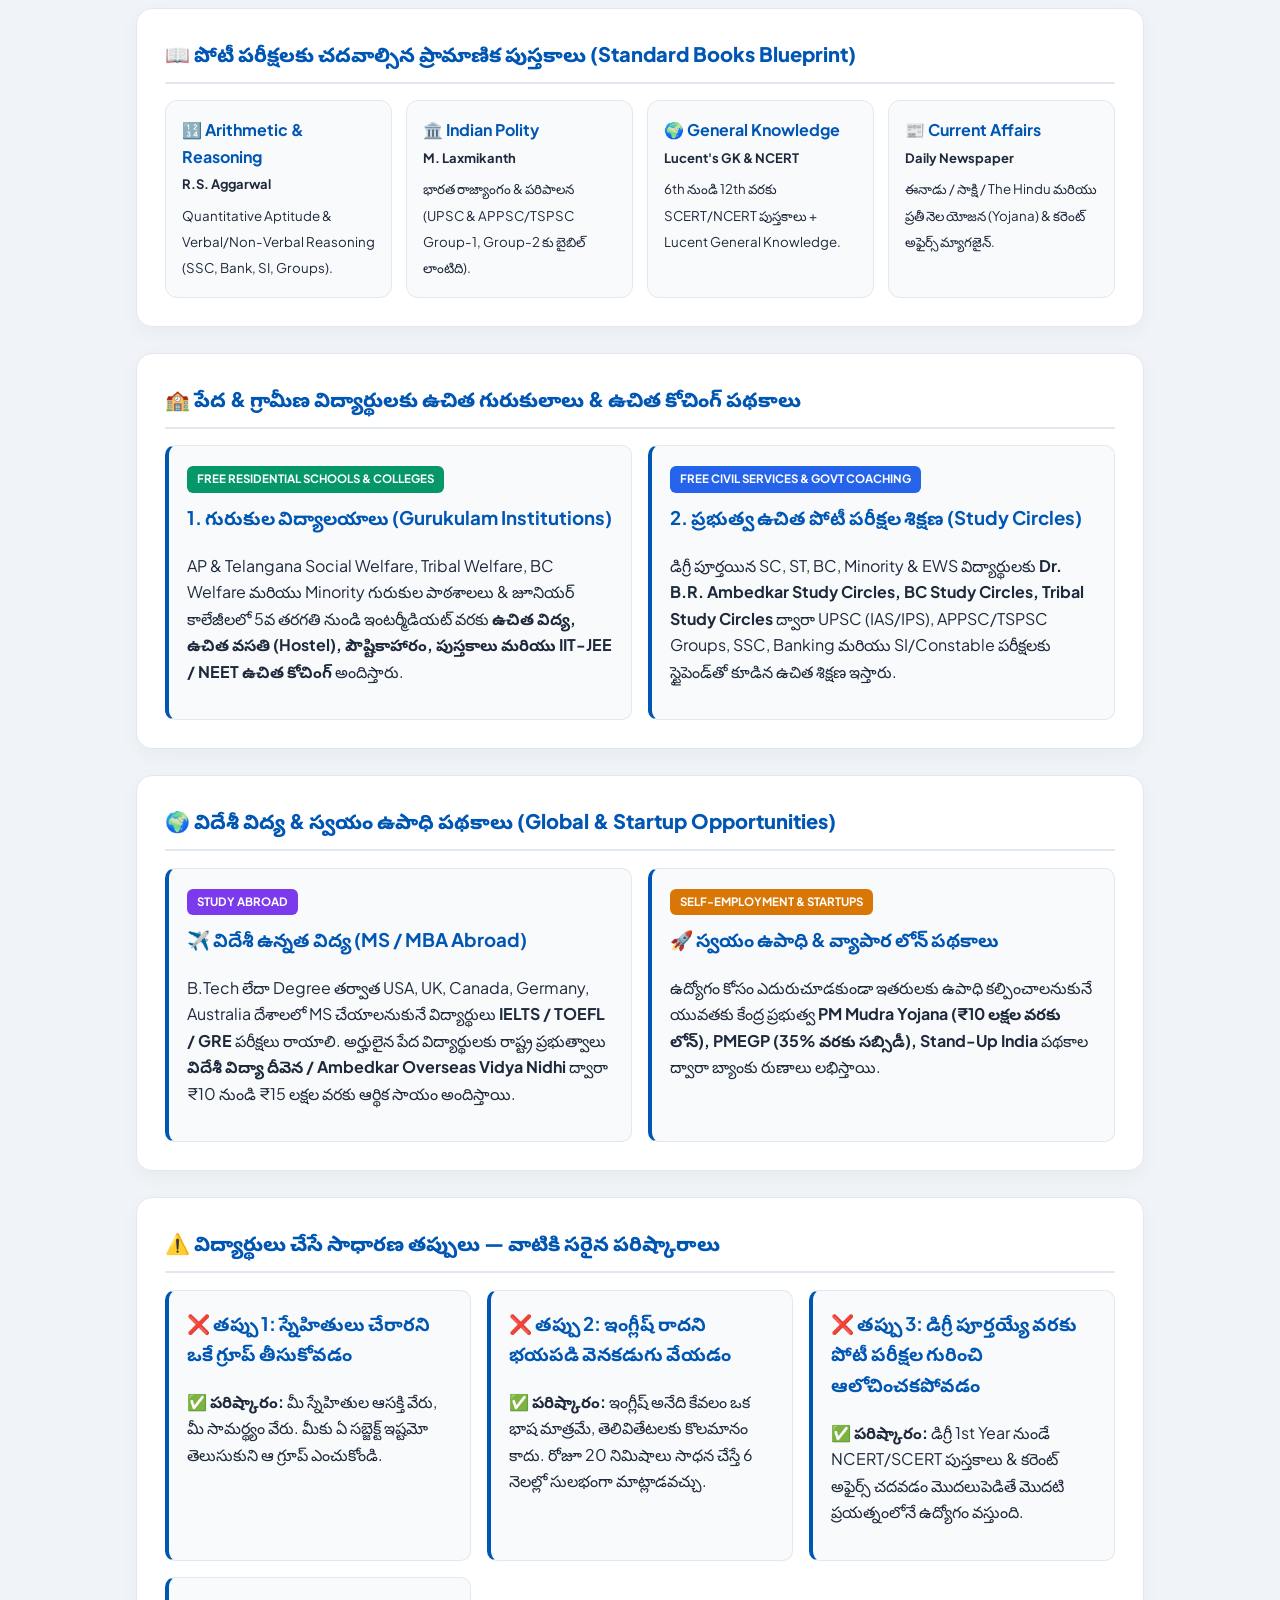
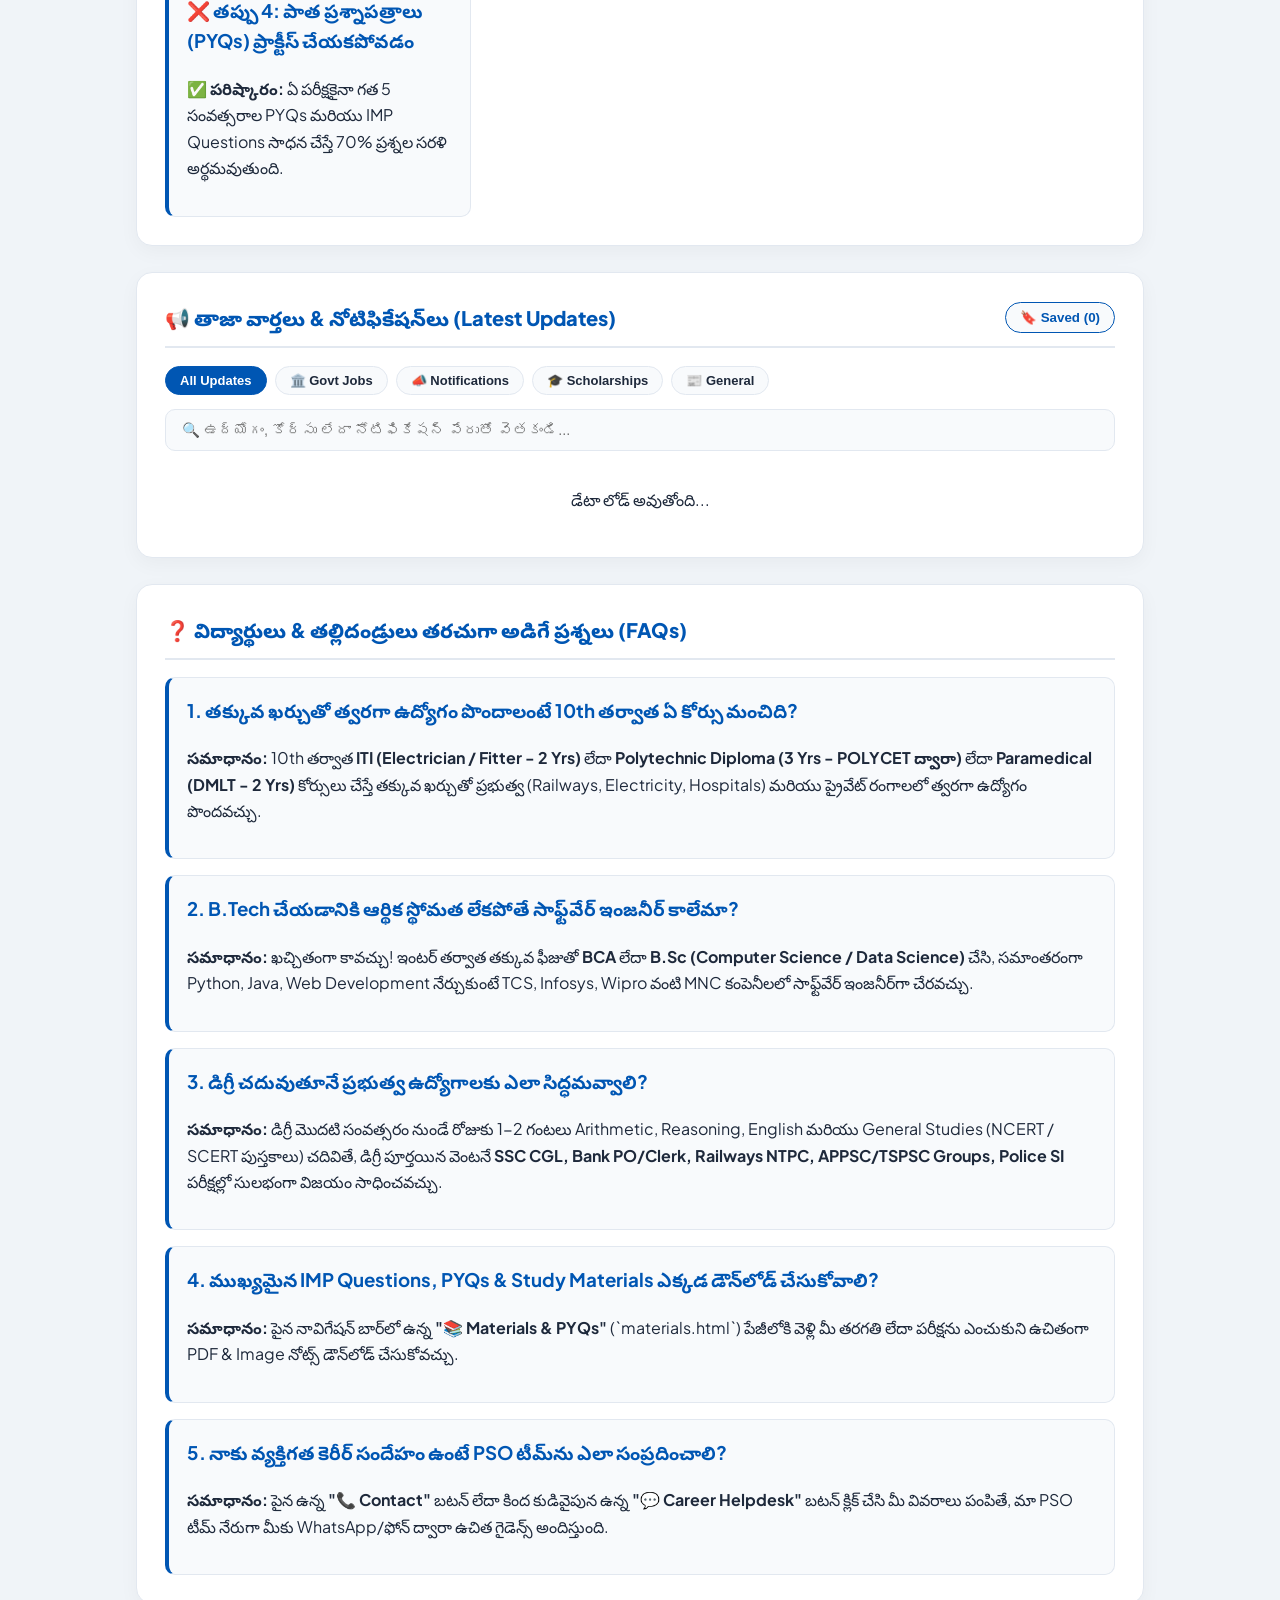
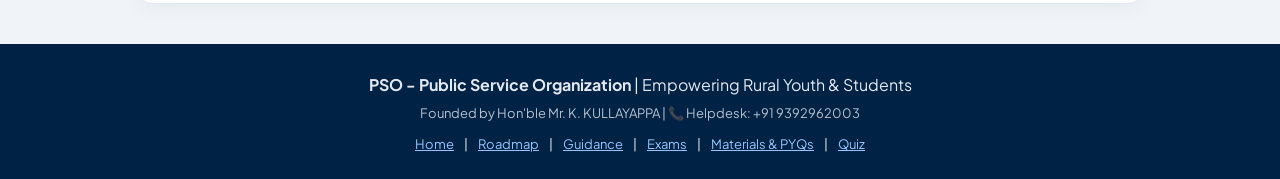
==== commit a778501a: "Update fmt.Println to output 'Goodbye World'" ====
--- a/index.html
+++ b/index.html
@@ -4,8 +4,7 @@
     <meta charset="UTF-8">
     <meta name="viewport" content="width=device-width, initial-scale=1.0">
     <title>PSO Career Hub - Public Service Organization</title>
-    <meta name="description" content="PSO Career Hub - Public Service Organization complete 360-degree career guidance platform for rural youth after 10th, Inter, Degree, B.Tech, and PG. Founder Hon'ble Mr. K. Kullayappa.">
-    <meta name="keywords" content="PSO org hub, PSO Career Hub, Public Service Organization, Kullayappa, Rural Youth Guidance, Telugu Career Guidance, Govt Jobs, Scholarships, Study Materials, IMP Questions">
+    <meta name="description" content="PSO Career Hub - Public Service Organization complete 360-degree career guidance, Study Materials, IMP Questions, PYQs, Skills & Govt Jobs portal for rural youth. Founder Hon'ble Mr. K. Kullayappa.">
     <link rel="stylesheet" href="style.css">
     <link href="https://fonts.googleapis.com/css2?family=Noto+Sans+Telugu:wght@400;600;700;800&family=Plus+Jakarta+Sans:wght@400;600;700;800&display=swap" rel="stylesheet">
 </head>
@@ -17,7 +16,7 @@
             <div class="logo">PSO</div>
             <div>
                 <h1 class="pso-heading">PSO - పబ్లిక్ సర్వీస్ ఆర్గానైజేషన్</h1>
-                <p>Public Service Organization | Rural Youth & Career Guidance Hub</p>
+                <p>Public Service Organization | Rural Youth, Career & Skill Development Hub</p>
             </div>
         </div>
         <button id="themeToggle" class="theme-btn" onclick="toggleTheme()">🌙 Dark</button>
@@ -26,13 +25,14 @@
     <!-- Sticky Glassmorphism Navigation Bar -->
     <nav class="nav">
         <a href="index.html" class="active-nav">🏠 Home</a>
-        <a href="roadmap.html">🛣️ Career Roadmap</a>
-        <a href="guidance.html">🎯 Detailed Guidance</a>
+        <a href="roadmap.html">🛣️ Roadmap</a>
+        <a href="guidance.html">🎯 Guidance</a>
         <a href="exams.html">📝 Exams & Scholarships</a>
-        <a href="materials.html">📚 Materials & IMP Questions</a>
+        <a href="materials.html">📚 Materials & PYQs</a>
         <a href="quiz.html">🧩 Career Quiz</a>
+        <a href="#skills-hub">💻 Additional Skills</a>
         <a href="#news">📢 Updates</a>
-        <a href="javascript:void(0)" onclick="openContactModal()" class="nav-contact-btn">📞 Contact Us</a>
+        <a href="javascript:void(0)" onclick="openContactModal()" class="nav-contact-btn">📞 Contact</a>
         <a href="admin.html" class="nav-admin-btn">🔐 Admin</a>
     </nav>
 
@@ -41,7 +41,7 @@
         <span class="ticker-label">⚡ LIVE UPDATES</span>
         <div class="ticker-wrap">
             <div id="liveTickerText" class="ticker-move">
-                గ్రామీణ విద్యార్థుల భవిష్యత్తుకు బంగారు బాట — PSO Career Hub కు స్వాగతం! 10th, Inter, Degree, B.Tech, PG, Study Materials, IMP Questions, Govt Jobs & Scholarships పూర్తి సమాచారం ఇక్కడ అందుబాటులో ఉంది.
+                గ్రామీణ విద్యార్థుల భవిష్యత్తుకు బంగారు బాట — PSO Career Hub కు స్వాగతం! 10th, Inter, Degree, B.Tech, PG, IMP Questions, PYQs, Additional Skills & Govt Jobs పూర్తి సమాచారం ఇక్కడ అందుబాటులో ఉంది.
             </div>
         </div>
     </div>
@@ -59,7 +59,7 @@
                     <h3 class="founder-name">Hon'ble Mr. K. KULLAYAPPA</h3>
                     <p class="founder-tagline">Founder & Chairman | Public Service Organization (PSO)</p>
                     <p class="founder-quote">
-                        "గ్రామీణ ప్రాంత విద్యార్థులకు సరైన సమయానికి సరైన దిశానిర్దేశం చేసి, వారి భవిష్యత్తుకు బలమైన పునాది వేయడమే మా ముఖ్య సంకల్పం."
+                        "గ్రామీణ ప్రాంత విద్యార్థులకు సరైన సమయానికి సరైన దిశానిర్దేశం చేసి, ఆధునిక నైపుణ్యాలతో వారి భవిష్యత్తుకు బలమైన పునాది వేయడమే మా ముఖ్య సంకల్పం."
                     </p>
                 </div>
             </div>
@@ -73,8 +73,8 @@
                 గ్రామీణ మరియు మధ్యతరగతి కుటుంబాల విద్యార్థుల్లో దాగి ఉన్న <strong>ప్రతిభను & నైపుణ్యాలను (Skills) వెలికితీయడం</strong>, 10వ తరగతి నుండి డిగ్రీ/PG వరకు సరైన కోర్సులను ఎంచుకునేలా అవగాహన కల్పించి ఉన్నత ఉద్యోగ శిఖరాలకు చేర్చడమే మన <strong>Public Service Organization (PSO)</strong> ప్రధాన లక్ష్యం.
             </p>
             <div class="hero-cta-group">
-                <a href="guidance.html" class="btn-primary">A-to-Z కోర్సుల గైడ్ చదవండి 🎓</a>
-                <a href="materials.html" class="btn-outline" style="text-decoration: none;">📚 IMP Questions & Notes</a>
+                <a href="guidance.html" class="btn-primary">A-to-Z కోర్సుల గైడ్ 🎓</a>
+                <a href="materials.html" class="btn-outline" style="text-decoration: none;">📚 IMP Questions & PYQs</a>
                 <a href="quiz.html" class="btn-outline" style="text-decoration: none;">🧩 కెరీర్ క్విజ్ రాయండి</a>
             </div>
         </section>
@@ -82,8 +82,6 @@
         <!-- 3. 5 DEDICATED DEEP-DIVE PORTALS -->
         <section class="card">
             <h2 class="card-title">🚀 Complete Career & Education Portals (ప్రత్యేక విభాగాలు)</h2>
-            <p style="margin-bottom: 18px; opacity: 0.85;">ప్రతీ కార్డుపై క్లిక్ చేస్తే ఆ విభాగానికి సంబంధించిన పూర్తి లోతైన సమాచారంతో ప్రత్యేక పేజీ ఓపెన్ అవుతుంది:</p>
-            
             <div class="portal-hub-grid">
                 <a href="roadmap.html" class="portal-tile tile-blue">
                     <div class="tile-icon">🛣️</div>
@@ -108,8 +106,8 @@
 
                 <a href="materials.html" class="portal-tile tile-blue">
                     <div class="tile-icon">📚</div>
-                    <h3>4. Study Materials & IMP Questions</h3>
-                    <p>10th, Inter, Polytechnic, Degree, B.Tech & Govt Exams ముఖ్య ప్రశ్నలు (IMP Questions), PDF నోట్స్ మరియు గత ప్రశ్నాపత్రాలు.</p>
+                    <h3>4. Materials, IMP & PYQs Hub</h3>
+                    <p>Boards, Graduation, Entrance Exams, State/Central Govt & IT Jobs IMP Questions, PYQs & Official Keys.</p>
                     <span class="tile-cta">మెటీరియల్స్ డౌన్‌లోడ్ చేయండి ➡️</span>
                 </a>
 
@@ -177,7 +175,87 @@
             </div>
         </section>
 
-        <!-- 5. COURSE & SALARY MATRIX -->
+        <!-- 5. NEW: ADDITIONAL SKILLS & HIGH-INCOME CAREER TRACKS -->
+        <section id="skills-hub" class="card">
+            <h2 class="card-title">💻 చదువుతో పాటు నేర్చుకోవాల్సిన Additional Skills & High-Income Tracks</h2>
+            <p style="margin-bottom: 16px;">కేవలం డిగ్రీ సర్టిఫికెట్ మాత్రమే కాకుండా, నేటి జాబ్ మార్కెట్‌లో వెంటనే ఉద్యోగం సంపాదించడానికి ఈ అదనపు నైపుణ్యాలు (Additional Skills) ఎంతో కీలకం:</p>
+            
+            <div class="bilingual-grid">
+                <div class="deep-detail-box" style="margin-bottom:0;">
+                    <span class="stream-badge btech-badge">TRACK 1 • SOFTWARE & WEB DEV</span>
+                    <h3>🌐 Full Stack Web & App Development</h3>
+                    <p><strong>నేర్చుకోవాల్సినవి:</strong> HTML5, CSS3, JavaScript (ES6+), React.js, Node.js, Express, MongoDB/SQL, React Native (Mobile Apps), Git & GitHub.</p>
+                    <p><strong>ప్రయోజనం:</strong> 3-4 రియల్-టైమ్ ప్రాజెక్టులు నిర్మించుకుంటే ఏ డిగ్రీ వారైనా సాఫ్ట్‌వేర్ కంపెనీలలో లేదా ఫ్రీలాన్సింగ్ ద్వారా నెలకు ₹30,000–₹80,000+ సంపాదించవచ్చు.</p>
+                </div>
+
+                <div class="deep-detail-box" style="margin-bottom:0;">
+                    <span class="stream-badge bsc-badge">TRACK 2 • AI, DATA & CLOUD</span>
+                    <h3>🤖 Python, Data Analytics & Generative AI</h3>
+                    <p><strong>నేర్చుకోవాల్సినవి:</strong> Python Programming, Advanced MS Excel, SQL, Power BI / Tableau, Prompt Engineering & AI Tools.</p>
+                    <p><strong>ప్రయోజనం:</strong> Data Analyst, Business Analyst, AI Operations విభాగాలలో నాన్-కోడింగ్ బ్యాక్‌గ్రౌండ్ విద్యార్థులకు కూడా విస్తృత అవకాశాలు ఉన్నాయి.</p>
+                </div>
+
+                <div class="deep-detail-box" style="margin-bottom:0;">
+                    <span class="stream-badge bcom-badge">TRACK 3 • COMMERCE & OFFICE AUTOMATION</span>
+                    <h3>📊 Tally Prime, GST Filing & Digital Marketing</h3>
+                    <p><strong>నేర్చుకోవాల్సినవి:</strong> Tally Prime with GST, Income Tax Return (ITR) Filing, Advanced Excel, SEO, Social Media Marketing & Canva Design.</p>
+                    <p><strong>ప్రయోజనం:</strong> B.Com, BBA, BA విద్యార్థులకు కార్పొరేట్ ఆఫీసులు, CA ఫర్మ్స్ మరియు ఈ-కామర్స్ కంపెనీలలో తక్షణ ఉద్యోగ అవకాశాలు.</p>
+                </div>
+
+                <div class="deep-detail-box" style="margin-bottom:0;">
+                    <span class="stream-badge ba-badge">TRACK 4 • COMMUNICATION & INTERVIEW</span>
+                    <h3>🗣️ Spoken English, Aptitude & Resume Building</h3>
+                    <p><strong>నేర్చుకోవాల్సినవి:</strong> English Speaking Fluency, Group Discussion (GD), Quantitative Aptitude, Logical Reasoning, LinkedIn Profile & ATS Resume.</p>
+                    <p><strong>ప్రయోజనం:</strong> గ్రామీణ విద్యార్థులు ఇంటర్వ్యూ భయాన్ని అధిగమించి MNC కంపెనీలు మరియు ప్రభుత్వ ఇంటర్వ్యూలలో ఆత్మవిశ్వాసంతో రాణించడానికి.</p>
+                </div>
+            </div>
+        </section>
+
+        <!-- 6. NEW: FREE GOVT & CORPORATE CERTIFICATION PORTALS -->
+        <section class="card">
+            <h2 class="card-title">🏅 ఉచిత సర్టిఫికెట్ కోర్సులు & ఇంటర్న్‌షిప్ పోర్టల్స్ (Free Skill Portals)</h2>
+            <p style="margin-bottom: 14px;">రూపాయి ఖర్చు లేకుండా కేంద్ర ప్రభుత్వం & ప్రముఖ ఐటీ కంపెనీలు అందించే సర్టిఫికెట్ కోర్సులు:</p>
+            <div class="table-responsive">
+                <table class="modern-table">
+                    <thead>
+                        <tr>
+                            <th>పోర్టల్ పేరు (Platform)</th>
+                            <th>నిర్వహించే సంస్థ</th>
+                            <th>లభించే కోర్సులు & సర్టిఫికెట్లు</th>
+                        </tr>
+                    </thead>
+                    <tbody>
+                        <tr>
+                            <td><strong>SWAYAM / NPTEL</strong></td>
+                            <td>Ministry of Education & IITs</td>
+                            <td>Engineering, Science, Commerce, Management & Coding Courses (IIT సర్టిఫికెట్).</td>
+                        </tr>
+                        <tr>
+                            <td><strong>Skill India Digital (NSDC)</strong></td>
+                            <td>Govt of India</td>
+                            <td>Electrician, Solar Tech, Computer Basics, Retail, Healthcare & AI Skills.</td>
+                        </tr>
+                        <tr>
+                            <td><strong>Infosys Springboard</strong></td>
+                            <td>Infosys</td>
+                            <td>Python, Java, Web Development, Data Science, Spoken English & Soft Skills.</td>
+                        </tr>
+                        <tr>
+                            <td><strong>TCS iON Career Edge</strong></td>
+                            <td>Tata Consultancy Services</td>
+                            <td>15-Day Career Preparedness, Resume Writing, Interview Skills & IT Fundamentals.</td>
+                        </tr>
+                        <tr>
+                            <td><strong>AICTE Internship Portal</strong></td>
+                            <td>AICTE (Govt of India)</td>
+                            <td>డిగ్రీ & B.Tech విద్యార్థులకు ప్రభుత్వ మరియు ప్రైవేట్ సంస్థలలో ఇంటర్న్‌షిప్ అవకాశాలు.</td>
+                        </tr>
+                    </tbody>
+                </table>
+            </div>
+        </section>
+
+        <!-- 7. COMPLETE COURSE & SALARY MATRIX -->
         <section class="card">
             <h2 class="card-title">📊 ముఖ్య కోర్సులు, కాలపరిమితి & ప్రారంభ జీతాల పట్టిక (Course & Salary Matrix)</h2>
             <div class="table-responsive">
@@ -244,7 +322,7 @@
             </div>
         </section>
 
-        <!-- 6. GOVT JOBS DIRECTORY BY QUALIFICATION -->
+        <!-- 8. COMPLETE GOVT JOBS DIRECTORY BY QUALIFICATION -->
         <section id="govt-calendar" class="card">
             <h2 class="card-title">🏛️ విద్యార్హతల వారీగా కేంద్ర & రాష్ట్ర ప్రభుత్వ ఉద్యోగాలు (Govt Jobs Directory)</h2>
             <div class="bilingual-grid">
@@ -293,7 +371,34 @@
             </div>
         </section>
 
-        <!-- 7. FREE GOVT HOSTELS & COACHING -->
+        <!-- 9. STANDARD BOOKS & RESOURCES FOR COMPETITIVE EXAMS -->
+        <section class="card">
+            <h2 class="card-title">📖 పోటీ పరీక్షలకు చదవాల్సిన ప్రామాణిక పుస్తకాలు (Standard Books Blueprint)</h2>
+            <div class="flow-grid-4">
+                <div class="flow-subcard">
+                    <h4>🔢 Arithmetic & Reasoning</h4>
+                    <p>R.S. Aggarwal</p>
+                    <small>Quantitative Aptitude & Verbal/Non-Verbal Reasoning (SSC, Bank, SI, Groups).</small>
+                </div>
+                <div class="flow-subcard">
+                    <h4>🏛️ Indian Polity</h4>
+                    <p>M. Laxmikanth</p>
+                    <small>భారత రాజ్యాంగం & పరిపాలన (UPSC & APPSC/TSPSC Group-1, Group-2 కు బైబిల్ లాంటిది).</small>
+                </div>
+                <div class="flow-subcard">
+                    <h4>🌍 General Knowledge</h4>
+                    <p>Lucent's GK & NCERT</p>
+                    <small>6th నుండి 12th వరకు SCERT/NCERT పుస్తకాలు + Lucent General Knowledge.</small>
+                </div>
+                <div class="flow-subcard">
+                    <h4>📰 Current Affairs</h4>
+                    <p>Daily Newspaper</p>
+                    <small>ఈనాడు / సాక్షి / The Hindu మరియు ప్రతీ నెల యోజన (Yojana) & కరెంట్ అఫైర్స్ మ్యాగజైన్.</small>
+                </div>
+            </div>
+        </section>
+
+        <!-- 10. FREE GOVT HOSTELS, GURUKULAMS & COACHING -->
         <section class="card">
             <h2 class="card-title">🏫 పేద & గ్రామీణ విద్యార్థులకు ఉచిత గురుకులాలు & ఉచిత కోచింగ్ పథకాలు</h2>
             <div class="bilingual-grid">
@@ -311,7 +416,48 @@
             </div>
         </section>
 
-        <!-- 8. LATEST NEWS & NOTIFICATIONS (FIREBASE LIVE) -->
+        <!-- 11. ABROAD EDUCATION & SELF-EMPLOYMENT SCHEMES -->
+        <section class="card">
+            <h2 class="card-title">🌍 విదేశీ విద్య & స్వయం ఉపాధి పథకాలు (Global & Startup Opportunities)</h2>
+            <div class="bilingual-grid">
+                <div class="deep-detail-box" style="margin-bottom:0;">
+                    <span class="stream-badge ba-badge">STUDY ABROAD</span>
+                    <h3>✈️ విదేశీ ఉన్నత విద్య (MS / MBA Abroad)</h3>
+                    <p>B.Tech లేదా Degree తర్వాత USA, UK, Canada, Germany, Australia దేశాలలో MS చేయాలనుకునే విద్యార్థులు <strong>IELTS / TOEFL / GRE</strong> పరీక్షలు రాయాలి. అర్హులైన పేద విద్యార్థులకు రాష్ట్ర ప్రభుత్వాలు <strong>విదేశీ విద్యా దీవెన / Ambedkar Overseas Vidya Nidhi</strong> ద్వారా ₹10 నుండి ₹15 లక్షల వరకు ఆర్థిక సాయం అందిస్తాయి.</p>
+                </div>
+
+                <div class="deep-detail-box" style="margin-bottom:0;">
+                    <span class="stream-badge bcom-badge">SELF-EMPLOYMENT & STARTUPS</span>
+                    <h3>🚀 స్వయం ఉపాధి & వ్యాపార లోన్ పథకాలు</h3>
+                    <p>ఉద్యోగం కోసం ఎదురుచూడకుండా ఇతరులకు ఉపాధి కల్పించాలనుకునే యువతకు కేంద్ర ప్రభుత్వ <strong>PM Mudra Yojana (₹10 లక్షల వరకు లోన్), PMEGP (35% వరకు సబ్సిడీ), Stand-Up India</strong> పథకాల ద్వారా బ్యాంకు రుణాలు లభిస్తాయి.</p>
+                </div>
+            </div>
+        </section>
+
+        <!-- 12. 6 COMMON CAREER MISTAKES STUDENTS MUST AVOID -->
+        <section class="card">
+            <h2 class="card-title">⚠️ విద్యార్థులు చేసే సాధారణ తప్పులు — వాటికి సరైన పరిష్కారాలు</h2>
+            <div class="bilingual-grid">
+                <div class="deep-detail-box" style="margin-bottom:0;">
+                    <h3>❌ తప్పు 1: స్నేహితులు చేరారని ఒకే గ్రూప్ తీసుకోవడం</h3>
+                    <p><strong>✅ పరిష్కారం:</strong> మీ స్నేహితుల ఆసక్తి వేరు, మీ సామర్థ్యం వేరు. మీకు ఏ సబ్జెక్ట్ ఇష్టమో తెలుసుకుని ఆ గ్రూప్ ఎంచుకోండి.</p>
+                </div>
+                <div class="deep-detail-box" style="margin-bottom:0;">
+                    <h3>❌ తప్పు 2: ఇంగ్లీష్ రాదని భయపడి వెనకడుగు వేయడం</h3>
+                    <p><strong>✅ పరిష్కారం:</strong> ఇంగ్లీష్ అనేది కేవలం ఒక భాష మాత్రమే, తెలివితేటలకు కొలమానం కాదు. రోజూ 20 నిమిషాలు సాధన చేస్తే 6 నెలల్లో సులభంగా మాట్లాడవచ్చు.</p>
+                </div>
+                <div class="deep-detail-box" style="margin-bottom:0;">
+                    <h3>❌ తప్పు 3: డిగ్రీ పూర్తయ్యే వరకు పోటీ పరీక్షల గురించి ఆలోచించకపోవడం</h3>
+                    <p><strong>✅ పరిష్కారం:</strong> డిగ్రీ 1st Year నుండే NCERT/SCERT పుస్తకాలు & కరెంట్ అఫైర్స్ చదవడం మొదలుపెడితే మొదటి ప్రయత్నంలోనే ఉద్యోగం వస్తుంది.</p>
+                </div>
+                <div class="deep-detail-box" style="margin-bottom:0;">
+                    <h3>❌ తప్పు 4: పాత ప్రశ్నాపత్రాలు (PYQs) ప్రాక్టీస్ చేయకపోవడం</h3>
+                    <p><strong>✅ పరిష్కారం:</strong> ఏ పరీక్షకైనా గత 5 సంవత్సరాల PYQs మరియు IMP Questions సాధన చేస్తే 70% ప్రశ్నల సరళి అర్థమవుతుంది.</p>
+                </div>
+            </div>
+        </section>
+
+        <!-- 13. LATEST NEWS & NOTIFICATIONS (FIREBASE LIVE) -->
         <section id="news" class="card posts-section">
             <div class="posts-header-flex">
                 <h2 class="card-title" style="border:none; margin:0; padding:0;">📢 తాజా వార్తలు & నోటిఫికేషన్‌లు (Latest Updates)</h2>
@@ -334,7 +480,7 @@
             </div>
         </section>
 
-        <!-- 9. STUDENT FAQS -->
+        <!-- 14. COMPREHENSIVE STUDENT FAQS -->
         <section class="card">
             <h2 class="card-title">❓ విద్యార్థులు & తల్లిదండ్రులు తరచుగా అడిగే ప్రశ్నలు (FAQs)</h2>
             
@@ -348,9 +494,19 @@
                 <p><strong>సమాధానం:</strong> ఖచ్చితంగా కావచ్చు! ఇంటర్ తర్వాత తక్కువ ఫీజుతో <strong>BCA</strong> లేదా <strong>B.Sc (Computer Science / Data Science)</strong> చేసి, సమాంతరంగా Python, Java, Web Development నేర్చుకుంటే TCS, Infosys, Wipro వంటి MNC కంపెనీలలో సాఫ్ట్‌వేర్ ఇంజనీర్‌గా చేరవచ్చు.</p>
             </div>
 
+            <div class="deep-detail-box">
+                <h3>3. డిగ్రీ చదువుతూనే ప్రభుత్వ ఉద్యోగాలకు ఎలా సిద్ధమవ్వాలి?</h3>
+                <p><strong>సమాధానం:</strong> డిగ్రీ మొదటి సంవత్సరం నుండే రోజుకు 1-2 గంటలు Arithmetic, Reasoning, English మరియు General Studies (NCERT / SCERT పుస్తకాలు) చదివితే, డిగ్రీ పూర్తయిన వెంటనే <strong>SSC CGL, Bank PO/Clerk, Railways NTPC, APPSC/TSPSC Groups, Police SI</strong> పరీక్షల్లో సులభంగా విజయం సాధించవచ్చు.</p>
+            </div>
+
+            <div class="deep-detail-box">
+                <h3>4. ముఖ్యమైన IMP Questions, PYQs & Study Materials ఎక్కడ డౌన్‌లోడ్ చేసుకోవాలి?</h3>
+                <p><strong>సమాధానం:</strong> పైన నావిగేషన్ బార్‌లో ఉన్న <strong>"📚 Materials & PYQs"</strong> (`materials.html`) పేజీలోకి వెళ్లి మీ తరగతి లేదా పరీక్షను ఎంచుకుని ఉచితంగా PDF & Image నోట్స్ డౌన్‌లోడ్ చేసుకోవచ్చు.</p>
+            </div>
+
             <div class="deep-detail-box" style="margin-bottom: 0;">
-                <h3>3. నాకు వ్యక్తిగత కెరీర్ సందేహం ఉంటే PSO టీమ్‌ను ఎలా సంప్రదించాలి?</h3>
-                <p><strong>సమాధానం:</strong> పైన ఉన్న <strong>"📞 Contact Us"</strong> బటన్ లేదా కింద కుడివైపున ఉన్న <strong>"💬 Career Helpdesk"</strong> బటన్ క్లిక్ చేసి మీ వివరాలు పంపితే, మా PSO టీమ్ నేరుగా మీకు WhatsApp/ఫోన్ ద్వారా ఉచిత గైడెన్స్ అందిస్తుంది.</p>
+                <h3>5. నాకు వ్యక్తిగత కెరీర్ సందేహం ఉంటే PSO టీమ్‌ను ఎలా సంప్రదించాలి?</h3>
+                <p><strong>సమాధానం:</strong> పైన ఉన్న <strong>"📞 Contact"</strong> బటన్ లేదా కింద కుడివైపున ఉన్న <strong>"💬 Career Helpdesk"</strong> బటన్ క్లిక్ చేసి మీ వివరాలు పంపితే, మా PSO టీమ్ నేరుగా మీకు WhatsApp/ఫోన్ ద్వారా ఉచిత గైడెన్స్ అందిస్తుంది.</p>
             </div>
         </section>
 
@@ -362,18 +518,18 @@
         <p class="footer-sub">Founded by Hon'ble Mr. K. KULLAYAPPA | 📞 Helpdesk: +91 9392962003</p>
         <div style="margin-top: 10px; font-size: 13px;">
             <a href="index.html" style="color:#93c5fd; margin: 0 8px;">Home</a> |
-            <a href="roadmap.html" style="color:#93c5fd; margin: 0 8px;">Career Roadmap</a> |
-            <a href="guidance.html" style="color:#93c5fd; margin: 0 8px;">Detailed Guidance</a> |
-            <a href="exams.html" style="color:#93c5fd; margin: 0 8px;">Exams & Scholarships</a> |
-            <a href="materials.html" style="color:#93c5fd; margin: 0 8px;">Materials & IMP</a> |
-            <a href="quiz.html" style="color:#93c5fd; margin: 0 8px;">Career Quiz</a>
+            <a href="roadmap.html" style="color:#93c5fd; margin: 0 8px;">Roadmap</a> |
+            <a href="guidance.html" style="color:#93c5fd; margin: 0 8px;">Guidance</a> |
+            <a href="exams.html" style="color:#93c5fd; margin: 0 8px;">Exams</a> |
+            <a href="materials.html" style="color:#93c5fd; margin: 0 8px;">Materials & PYQs</a> |
+            <a href="quiz.html" style="color:#93c5fd; margin: 0 8px;">Quiz</a>
         </div>
     </footer>
 
     <!-- Contact Us Popup Modal -->
     <div id="contactModal" class="modal-overlay" onclick="outsideModalClick(event)">
         <div class="modal-content">
-            <span class="modal-close" onclick="closeContactModal()">×</span>
+            <span class="modal-close" onclick="closeContactModal()">&times;</span>
             <h2 class="card-title" style="margin-bottom: 8px;">📞 Contact PSO Team</h2>
             <p style="font-size: 14px; opacity: 0.85; margin-bottom: 15px;">మీ వివరాలు నమోదు చేయండి. నేరుగా WhatsApp ద్వారా మా టీమ్‌కు చేరుతుంది:</p>
             <form id="contactForm">
@@ -382,9 +538,9 @@
                 <select id="contactTopic" class="modal-input">
                     <option value="10th/Inter Guidance">10th / Inter కెరీర్ గైడెన్స్</option>
                     <option value="Degree/B.Tech Guidance">Degree / B.Tech / Jobs గైడెన్స్</option>
-                    <option value="Study Materials / IMP Questions">Study Materials / IMP Questions</option>
+                    <option value="Study Materials / IMP / PYQs">Study Materials / IMP / PYQs</option>
+                    <option value="Additional Skills / IT">Additional Skills / IT / Placements</option>
                     <option value="Govt Exams/Scholarships">Govt Jobs / Scholarships సందేహం</option>
-                    <option value="Other">ఇతర విషయాలు (Other)</option>
                 </select>
                 <textarea id="contactMessage" class="modal-input" placeholder="మీ సందేశం లేదా సందేహం" rows="3" required></textarea>
                 <button type="submit" class="submit-btn" style="background: #25D366;">💬 Send via WhatsApp</button>
--- a/style.css
+++ b/style.css
@@ -0,0 +1,1006 @@
+@import url('https://fonts.googleapis.com/css2?family=Noto+Sans+Telugu:wght@400;600;700;800&family=Plus+Jakarta+Sans:wght@400;600;700;800&display=swap');
+
+:root {
+    --bg-color: #f0f4f8;
+    --card-bg: #ffffff;
+    --text-color: #1e293b;
+    --primary-color: #0056b3;
+    --primary-gradient: linear-gradient(135deg, #003366 0%, #0066cc 100%);
+    --accent-color: #0d6efd;
+    --border-color: #e2e8f0;
+    --subcard-bg: #f8fafc;
+    --nav-bg: rgba(0, 34, 68, 0.92);
+}
+
+body.dark-mode {
+    --bg-color: #0f172a;
+    --card-bg: #1e293b;
+    --text-color: #f1f5f9;
+    --primary-color: #38bdf8;
+    --primary-gradient: linear-gradient(135deg, #0f172a 0%, #1e3a8a 100%);
+    --accent-color: #3b82f6;
+    --border-color: #334155;
+    --subcard-bg: #0f172a;
+    --nav-bg: rgba(15, 23, 42, 0.92);
+}
+
+html {
+    scroll-behavior: smooth;
+}
+
+body {
+    font-family: 'Plus Jakarta Sans', 'Noto Sans Telugu', sans-serif;
+    background-color: var(--bg-color);
+    color: var(--text-color);
+    margin: 0;
+    padding: 0;
+    line-height: 1.65;
+    transition: background 0.3s ease, color 0.3s ease;
+}
+
+/* Header with Background Overlay */
+.header {
+    background: linear-gradient(rgba(0, 28, 56, 0.84), rgba(0, 82, 163, 0.86)), 
+                url('my-photo.jpeg') no-repeat center center/cover;
+    color: white;
+    padding: 36px 24px;
+    display: flex;
+    justify-content: space-between;
+    align-items: center;
+    flex-wrap: wrap;
+    gap: 15px;
+    box-shadow: 0 4px 20px rgba(0,0,0,0.2);
+}
+
+.header-content {
+    display: flex;
+    align-items: center;
+    gap: 16px;
+}
+
+.logo {
+    background: #ffffff;
+    color: #003366;
+    font-weight: 800;
+    font-size: 24px;
+    padding: 12px 18px;
+    border-radius: 12px;
+    box-shadow: 0 4px 12px rgba(0,0,0,0.2);
+    letter-spacing: 1px;
+}
+
+.pso-heading {
+    margin: 0;
+    font-size: 25px;
+    font-weight: 800;
+}
+
+.header-content p {
+    margin: 4px 0 0 0;
+    opacity: 0.9;
+    font-size: 14px;
+}
+
+.theme-btn {
+    background: rgba(255, 255, 255, 0.18);
+    backdrop-filter: blur(8px);
+    border: 1px solid rgba(255, 255, 255, 0.6);
+    color: white;
+    padding: 9px 18px;
+    border-radius: 25px;
+    cursor: pointer;
+    font-weight: 700;
+    transition: all 0.25s ease;
+}
+
+.theme-btn:hover {
+    background: rgba(255, 255, 255, 0.3);
+    transform: translateY(-2px);
+}
+
+/* Sticky Glassmorphism Navigation Bar */
+.nav {
+    position: sticky;
+    top: 0;
+    z-index: 999;
+    background: var(--nav-bg);
+    backdrop-filter: blur(12px);
+    display: flex;
+    justify-content: center;
+    align-items: center;
+    flex-wrap: wrap;
+    gap: 6px;
+    padding: 10px 15px;
+    box-shadow: 0 4px 15px rgba(0,0,0,0.15);
+}
+
+.nav a {
+    color: #f1f5f9;
+    text-decoration: none;
+    padding: 7px 14px;
+    border-radius: 20px;
+    font-weight: 600;
+    font-size: 13.5px;
+    transition: all 0.25s ease;
+}
+
+.nav a:hover {
+    background: rgba(255, 255, 255, 0.15);
+    color: #38bdf8;
+}
+
+.nav-contact-btn {
+    background: #10b981;
+    color: #ffffff !important;
+}
+
+.nav-contact-btn:hover {
+    background: #059669 !important;
+}
+
+.nav-admin-btn {
+    border: 1px solid rgba(255, 215, 0, 0.5);
+    color: #ffd700 !important;
+}
+
+/* Live Breaking News Ticker */
+.news-ticker-bar {
+    background: #0f172a;
+    color: #f8fafc;
+    display: flex;
+    align-items: center;
+    overflow: hidden;
+    border-bottom: 2px solid #0056b3;
+    font-size: 13.5px;
+}
+
+.ticker-label {
+    background: #dc2626;
+    color: white;
+    font-weight: 800;
+    padding: 8px 14px;
+    white-space: nowrap;
+    z-index: 2;
+    font-size: 12px;
+    letter-spacing: 0.5px;
+}
+
+.ticker-wrap {
+    width: 100%;
+    overflow: hidden;
+    padding: 6px 0;
+}
+
+.ticker-move {
+    display: inline-block;
+    white-space: nowrap;
+    padding-left: 100%;
+    animation: tickerScroll 26s linear infinite;
+    font-weight: 600;
+}
+
+.ticker-move:hover {
+    animation-play-state: paused;
+}
+
+@keyframes tickerScroll {
+    0% { transform: translateX(0); }
+    100% { transform: translateX(-100%); }
+}
+
+/* Main Container & Cards */
+.container {
+    max-width: 1040px;
+    margin: 30px auto;
+    padding: 0 16px;
+}
+
+.card {
+    background: var(--card-bg);
+    border: 1px solid var(--border-color);
+    border-radius: 16px;
+    padding: 28px;
+    margin-bottom: 26px;
+    box-shadow: 0 6px 20px rgba(0,0,0,0.04);
+    transition: transform 0.25s ease, box-shadow 0.25s ease;
+}
+
+.card-title {
+    color: var(--primary-color);
+    margin-top: 0;
+    border-bottom: 2px solid var(--border-color);
+    padding-bottom: 12px;
+    font-size: 20px;
+    font-weight: 800;
+}
+
+/* Founder Section */
+.founder-card {
+    position: relative;
+    border-top: 4px solid #f59e0b;
+    background: linear-gradient(to right, var(--card-bg), var(--subcard-bg));
+}
+
+.founder-badge {
+    position: absolute;
+    top: -13px;
+    right: 22px;
+    background: linear-gradient(135deg, #f59e0b, #fbbf24);
+    color: #000;
+    font-weight: 800;
+    font-size: 12px;
+    padding: 4px 14px;
+    border-radius: 20px;
+    box-shadow: 0 2px 8px rgba(245, 158, 11, 0.4);
+}
+
+.founder-content {
+    display: flex;
+    align-items: center;
+    gap: 24px;
+    flex-wrap: wrap;
+}
+
+.founder-avatar {
+    width: 140px;
+    height: 140px;
+    min-width: 140px;
+    border-radius: 50%;
+    overflow: hidden;
+    border: 4px solid var(--primary-color);
+    box-shadow: 0 6px 16px rgba(0, 86, 179, 0.25);
+    background-color: #ffffff;
+}
+
+.founder-img {
+    width: 100%;
+    height: 100%;
+    object-fit: cover;
+    object-position: top center;
+    display: block;
+}
+
+.founder-name {
+    margin: 0;
+    color: var(--primary-color);
+    font-size: 22px;
+    font-weight: 800;
+}
+
+.founder-tagline {
+    font-weight: 700;
+    margin: 3px 0 10px 0;
+    font-size: 13.5px;
+    opacity: 0.8;
+}
+
+.founder-quote {
+    font-style: italic;
+    margin: 0;
+    padding-left: 12px;
+    border-left: 3px solid #f59e0b;
+}
+
+/* Hero Card */
+.hero-badge {
+    display: inline-block;
+    background: rgba(0, 86, 179, 0.12);
+    color: var(--primary-color);
+    padding: 5px 14px;
+    border-radius: 20px;
+    font-weight: 700;
+    font-size: 13px;
+    margin-bottom: 10px;
+}
+
+.hero-card h2 {
+    margin: 6px 0 12px 0;
+    font-size: 24px;
+}
+
+.hero-cta-group {
+    display: flex;
+    gap: 12px;
+    flex-wrap: wrap;
+    margin-top: 18px;
+}
+
+.btn-primary {
+    background: var(--primary-gradient);
+    color: white;
+    padding: 11px 22px;
+    border-radius: 10px;
+    text-decoration: none;
+    font-weight: 700;
+    transition: transform 0.2s;
+}
+
+.btn-outline {
+    background: transparent;
+    color: var(--primary-color);
+    border: 2px solid var(--primary-color);
+    padding: 9px 20px;
+    border-radius: 10px;
+    font-weight: 700;
+    cursor: pointer;
+    transition: all 0.2s;
+}
+
+.btn-primary:hover, .btn-outline:hover {
+    transform: translateY(-2px);
+}
+
+/* Live Stats Counter */
+.counter-grid {
+    display: grid;
+    grid-template-columns: repeat(auto-fit, minmax(160px, 1fr));
+    gap: 16px;
+    text-align: center;
+}
+
+.counter-item {
+    background: var(--subcard-bg);
+    padding: 18px;
+    border-radius: 12px;
+    border: 1px solid var(--border-color);
+}
+
+.counter-item h2 {
+    color: var(--primary-color);
+    font-size: 30px;
+    font-weight: 800;
+    margin: 0;
+}
+
+.counter-item p {
+    margin: 4px 0 0 0;
+    font-weight: 600;
+    font-size: 13.5px;
+    opacity: 0.85;
+}
+
+/* Flowchart */
+.flowchart-box { text-align: center; }
+.main-step {
+    background: var(--primary-gradient);
+    color: white;
+    padding: 14px 24px;
+    border-radius: 12px;
+    font-weight: 700;
+    display: inline-block;
+    min-width: 260px;
+    box-shadow: 0 4px 12px rgba(0, 86, 179, 0.25);
+}
+.flow-arrow { font-size: 22px; margin: 12px 0; }
+
+.flow-grid-4, .flow-grid-3 {
+    display: grid;
+    gap: 14px;
+    grid-template-columns: repeat(auto-fit, minmax(190px, 1fr));
+}
+
+.flow-subcard {
+    background: var(--subcard-bg);
+    border: 1px solid var(--border-color);
+    padding: 16px;
+    border-radius: 12px;
+    transition: transform 0.2s, border-color 0.2s;
+}
+
+.flow-subcard:hover {
+    transform: translateY(-4px);
+    border-color: var(--primary-color);
+}
+
+.flow-subcard h4 { margin: 0 0 4px 0; color: var(--primary-color); }
+.flow-subcard p { margin: 0 0 6px 0; font-weight: 700; font-size: 13px; }
+
+/* Career Tabs & Bilingual Cards */
+.category-tags { display: flex; gap: 10px; margin-bottom: 20px; flex-wrap: wrap; }
+.tab-btn {
+    flex: 1;
+    min-width: 180px;
+    padding: 12px 16px;
+    border: 2px solid var(--primary-color);
+    background: transparent;
+    color: var(--primary-color);
+    font-weight: 700;
+    border-radius: 10px;
+    cursor: pointer;
+    transition: all 0.25s;
+}
+.tab-btn.active, .tab-btn:hover {
+    background: var(--primary-color);
+    color: white;
+}
+
+.bilingual-grid { display: grid; grid-template-columns: repeat(auto-fit, minmax(280px, 1fr)); gap: 16px; }
+.bilingual-card {
+    background: var(--subcard-bg);
+    border: 1px solid var(--border-color);
+    padding: 20px;
+    border-radius: 12px;
+    transition: transform 0.25s ease, box-shadow 0.25s ease;
+}
+.bilingual-card:hover {
+    transform: translateY(-4px);
+    box-shadow: 0 8px 20px rgba(0,0,0,0.08);
+}
+
+.stream-badge { display: inline-block; padding: 4px 10px; font-size: 11.5px; font-weight: 700; border-radius: 6px; color: white; margin-bottom: 10px; }
+.btech-badge { background: #2563eb; }
+.bsc-badge { background: #059669; }
+.bcom-badge { background: #d97706; }
+.ba-badge { background: #7c3aed; }
+
+/* Quiz Section */
+.quiz-highlight-card {
+    border-left: 5px solid var(--primary-color);
+}
+
+.quiz-controls {
+    display: flex;
+    gap: 12px;
+    flex-wrap: wrap;
+    margin-top: 15px;
+}
+
+.modern-select {
+    flex: 1;
+    min-width: 240px;
+    padding: 12px;
+    border-radius: 10px;
+    border: 1px solid var(--border-color);
+    background: var(--subcard-bg);
+    color: var(--text-color);
+    font-size: 14.5px;
+}
+
+.quiz-btn {
+    width: auto !important;
+    padding: 12px 24px !important;
+}
+
+.quiz-result-box {
+    margin-top: 16px;
+    padding: 15px;
+    border-radius: 10px;
+    background: rgba(0, 86, 179, 0.1);
+    border: 1px solid var(--primary-color);
+    font-weight: 600;
+}
+
+/* News Filters, Bookmarks & Search */
+.posts-header-flex {
+    display: flex;
+    justify-content: space-between;
+    align-items: center;
+    flex-wrap: wrap;
+    gap: 10px;
+}
+
+.section-divider {
+    border: 0;
+    border-top: 2px solid var(--border-color);
+    margin: 12px 0 18px 0;
+}
+
+.saved-filter-btn {
+    background: var(--subcard-bg);
+    color: var(--primary-color);
+    border: 1px solid var(--primary-color);
+    padding: 7px 14px;
+    border-radius: 20px;
+    font-weight: 700;
+    cursor: pointer;
+    transition: all 0.2s;
+}
+
+.saved-filter-btn.active {
+    background: var(--primary-color);
+    color: white;
+}
+
+.filter-pills {
+    display: flex;
+    gap: 8px;
+    flex-wrap: wrap;
+    margin-bottom: 14px;
+}
+
+.pill-btn {
+    background: var(--subcard-bg);
+    color: var(--text-color);
+    border: 1px solid var(--border-color);
+    padding: 6px 14px;
+    border-radius: 20px;
+    font-size: 13px;
+    font-weight: 600;
+    cursor: pointer;
+    transition: all 0.2s;
+}
+
+.pill-btn.active, .pill-btn:hover {
+    background: var(--primary-color);
+    color: white;
+    border-color: var(--primary-color);
+}
+
+.modern-search {
+    width: 100%;
+    padding: 12px 16px;
+    margin-bottom: 20px;
+    border: 1px solid var(--border-color);
+    border-radius: 10px;
+    background: var(--subcard-bg);
+    color: var(--text-color);
+    box-sizing: border-box;
+    font-size: 14.5px;
+}
+
+/* Forms & Buttons */
+#postForm input, #postForm select, #postForm textarea, .modal-input {
+    width: 100%;
+    padding: 12px;
+    margin: 8px 0 14px 0;
+    border: 1px solid var(--border-color);
+    border-radius: 8px;
+    background: var(--subcard-bg);
+    color: var(--text-color);
+    box-sizing: border-box;
+    font-family: inherit;
+}
+
+.submit-btn {
+    width: 100%;
+    background: #10b981;
+    color: white;
+    padding: 12px;
+    border: none;
+    border-radius: 8px;
+    font-size: 15.5px;
+    font-weight: 700;
+    cursor: pointer;
+    transition: background 0.2s, transform 0.2s;
+}
+
+.submit-btn:hover {
+    background: #059669;
+    transform: translateY(-1px);
+}
+
+/* Modal */
+.modal-overlay {
+    display: none;
+    position: fixed;
+    top: 0; left: 0; width: 100%; height: 100%;
+    background: rgba(0, 0, 0, 0.65);
+    backdrop-filter: blur(5px);
+    z-index: 2000;
+    justify-content: center;
+    align-items: center;
+}
+
+.modal-content {
+    background: var(--card-bg);
+    border: 1px solid var(--border-color);
+    padding: 26px;
+    border-radius: 16px;
+    width: 90%;
+    max-width: 450px;
+    position: relative;
+    box-shadow: 0 15px 35px rgba(0,0,0,0.35);
+    animation: modalPop 0.25s ease-out;
+}
+
+@keyframes modalPop {
+    from { transform: scale(0.85); opacity: 0; }
+    to { transform: scale(1); opacity: 1; }
+}
+
+.modal-close {
+    position: absolute;
+    top: 14px; right: 18px;
+    font-size: 26px;
+    font-weight: bold;
+    cursor: pointer;
+    color: var(--text-color);
+}
+
+/* Footer */
+.modern-footer {
+    background: #002244;
+    color: #e2e8f0;
+    text-align: center;
+    padding: 24px 15px;
+    margin-top: 40px;
+}
+
+.modern-footer p { margin: 4px 0; }
+.footer-sub { font-size: 13px; opacity: 0.8; }
+
+/* Floating Buttons */
+.whatsapp-float {
+    position: fixed;
+    bottom: 20px; right: 20px;
+    background: linear-gradient(135deg, #25D366, #128C7E);
+    color: white;
+    padding: 12px 20px;
+    border-radius: 50px;
+    text-decoration: none;
+    font-weight: 700;
+    box-shadow: 0 6px 16px rgba(37, 211, 102, 0.4);
+    z-index: 1000;
+    transition: transform 0.2s;
+}
+
+.whatsapp-float:hover { transform: scale(1.05); }
+
+.back-to-top {
+    display: none;
+    position: fixed;
+    bottom: 76px; right: 24px;
+    background: var(--primary-color);
+    color: white;
+    border: none;
+    width: 42px; height: 42px;
+    border-radius: 50%;
+    font-size: 18px;
+    cursor: pointer;
+    box-shadow: 0 4px 12px rgba(0,0,0,0.25);
+    z-index: 1000;
+}
+/* Multi-Page Portal Tiles & Deep Content Styles */
+.active-nav {
+    background: rgba(255, 255, 255, 0.22);
+    color: #38bdf8 !important;
+}
+
+.portal-hub-grid {
+    display: grid;
+    grid-template-columns: repeat(auto-fit, minmax(230px, 1fr));
+    gap: 18px;
+}
+
+.portal-tile {
+    display: flex;
+    flex-direction: column;
+    justify-content: space-between;
+    text-decoration: none;
+    color: var(--text-color);
+    background: var(--subcard-bg);
+    border: 1px solid var(--border-color);
+    border-top: 5px solid var(--primary-color);
+    border-radius: 14px;
+    padding: 22px;
+    transition: transform 0.25s ease, box-shadow 0.25s ease;
+}
+
+.portal-tile:hover {
+    transform: translateY(-6px);
+    box-shadow: 0 12px 24px rgba(0, 0, 0, 0.12);
+}
+
+.tile-blue { border-top-color: #2563eb; }
+.tile-green { border-top-color: #10b981; }
+.tile-amber { border-top-color: #f59e0b; }
+.tile-purple { border-top-color: #8b5cf6; }
+
+.tile-icon { font-size: 32px; margin-bottom: 10px; }
+.portal-tile h3 { margin: 0 0 8px 0; color: var(--primary-color); font-size: 18px; }
+.portal-tile p { margin: 0 0 14px 0; font-size: 13.5px; opacity: 0.9; }
+.tile-cta { font-weight: 800; font-size: 13px; color: var(--primary-color); }
+
+.back-link-btn {
+    display: inline-block;
+    margin-bottom: 18px;
+    background: var(--card-bg);
+    color: var(--primary-color);
+    border: 1px solid var(--border-color);
+    padding: 8px 16px;
+    border-radius: 10px;
+    text-decoration: none;
+    font-weight: 700;
+    font-size: 14px;
+}
+
+.timeline-item, .deep-detail-box {
+    background: var(--subcard-bg);
+    border: 1px solid var(--border-color);
+    border-left: 4px solid var(--primary-color);
+    border-radius: 10px;
+    padding: 18px;
+    margin-bottom: 16px;
+}
+
+.timeline-item h3, .deep-detail-box h3 {
+    margin-top: 0;
+    color: var(--primary-color);
+}
+
+/* Modern Responsive Table */
+.table-responsive { overflow-x: auto; }
+.modern-table {
+    width: 100%;
+    border-collapse: collapse;
+    margin-top: 10px;
+    font-size: 14px;
+}
+.modern-table th, .modern-table td {
+    border: 1px solid var(--border-color);
+    padding: 12px;
+    text-align: left;
+}
+.modern-table th {
+    background: var(--primary-color);
+    color: white;
+}
+.modern-table tr:nth-child(even) {
+    background: var(--subcard-bg);
+}
+/* ========================================================= */
+/* COMPLETE MOBILE & TABLET RESPONSIVE DESIGN (MEDIA QUERIES) */
+/* ========================================================= */
+
+/* Prevent horizontal overflow across all devices */
+*, *::before, *::after {
+    box-sizing: border-box;
+}
+
+html, body {
+    max-width: 100%;
+    overflow-x: hidden;
+}
+
+/* Tablet & Medium Screens (Max-width: 900px) */
+@media (max-width: 900px) {
+    .container {
+        margin: 20px auto;
+        padding: 0 12px;
+    }
+
+    .portal-hub-grid {
+        grid-template-columns: repeat(auto-fit, minmax(210px, 1fr));
+    }
+
+    .bilingual-grid {
+        grid-template-columns: 1fr;
+    }
+}
+
+/* Mobile Screens (Max-width: 640px) */
+@media (max-width: 640px) {
+    /* Header Adjustments */
+    .header {
+        padding: 20px 14px;
+        flex-direction: column;
+        align-items: flex-start;
+        gap: 12px;
+    }
+
+    .header-content {
+        gap: 12px;
+        width: 100%;
+    }
+
+    .logo {
+        font-size: 19px;
+        padding: 9px 13px;
+        border-radius: 10px;
+    }
+
+    .pso-heading {
+        font-size: 18px;
+        line-height: 1.3;
+    }
+
+    .header-content p {
+        font-size: 12px;
+    }
+
+    .theme-btn {
+        align-self: flex-end;
+        padding: 6px 14px;
+        font-size: 12.5px;
+    }
+
+    /* Smooth Horizontal Swipe Navigation Bar on Mobile */
+    .nav {
+        justify-content: flex-start;
+        flex-wrap: nowrap;
+        overflow-x: auto;
+        -webkit-overflow-scrolling: touch;
+        padding: 9px 10px;
+        gap: 8px;
+        scrollbar-width: none; /* Firefox */
+    }
+
+    .nav::-webkit-scrollbar {
+        display: none; /* Chrome/Safari */
+    }
+
+    .nav a {
+        white-space: nowrap;
+        flex-shrink: 0;
+        padding: 7px 13px;
+        font-size: 13px;
+    }
+
+    /* Live News Ticker */
+    .ticker-label {
+        padding: 7px 10px;
+        font-size: 11px;
+    }
+
+    .ticker-move {
+        font-size: 12.5px;
+    }
+
+    /* Cards & Typography */
+    .card {
+        padding: 18px 14px;
+        margin-bottom: 18px;
+        border-radius: 13px;
+    }
+
+    .card-title {
+        font-size: 17.5px;
+        padding-bottom: 10px;
+    }
+
+    /* Founder Card Mobile Center Alignment */
+    .founder-badge {
+        position: static;
+        display: inline-block;
+        margin-bottom: 12px;
+    }
+
+    .founder-content {
+        flex-direction: column;
+        text-align: center;
+        gap: 14px;
+    }
+
+    .founder-avatar {
+        width: 110px;
+        height: 110px;
+        min-width: 110px;
+    }
+
+    .founder-name {
+        font-size: 19px;
+    }
+
+    .founder-quote {
+        text-align: left;
+        font-size: 13.5px;
+    }
+
+    /* Hero Section & Full-Width Mobile Buttons */
+    .hero-card h2 {
+        font-size: 19px;
+        line-height: 1.4;
+    }
+
+    .hero-description {
+        font-size: 14px;
+    }
+
+    .hero-cta-group {
+        flex-direction: column;
+        width: 100%;
+    }
+
+    .hero-cta-group a,
+    .hero-cta-group button,
+    .btn-primary,
+    .btn-outline {
+        width: 100%;
+        text-align: center;
+        padding: 11px 16px;
+        font-size: 14px;
+    }
+
+    /* Portal Tiles & Grids */
+    .portal-hub-grid,
+    .flow-grid-4,
+    .flow-grid-3 {
+        grid-template-columns: 1fr;
+        gap: 12px;
+    }
+
+    .portal-tile {
+        padding: 16px;
+    }
+
+    .portal-tile h3 {
+        font-size: 16.5px;
+    }
+
+    /* Flowchart Steps */
+    .main-step {
+        min-width: unset;
+        width: 100%;
+        font-size: 14px;
+        padding: 12px 14px;
+    }
+
+    /* Career Tabs */
+    .category-tags {
+        flex-direction: column;
+        gap: 8px;
+    }
+
+    .tab-btn {
+        width: 100%;
+        min-width: unset;
+        padding: 10px 14px;
+        font-size: 13.5px;
+    }
+
+    /* Quiz Controls & Filters */
+    .quiz-controls {
+        flex-direction: column;
+    }
+
+    .modern-select,
+    .quiz-btn {
+        width: 100% !important;
+        max-width: 100% !important;
+        min-width: unset;
+    }
+
+    .filter-pills {
+        flex-wrap: nowrap;
+        overflow-x: auto;
+        padding-bottom: 6px;
+        scrollbar-width: none;
+    }
+
+    .filter-pills::-webkit-scrollbar {
+        display: none;
+    }
+
+    .pill-btn {
+        white-space: nowrap;
+        flex-shrink: 0;
+        font-size: 12.5px;
+    }
+
+    /* Responsive Tables */
+    .modern-table th,
+    .modern-table td {
+        padding: 9px 10px;
+        font-size: 12.5px;
+    }
+
+    /* Contact Modal */
+    .modal-content {
+        width: 94%;
+        padding: 20px 16px;
+        max-height: 90vh;
+        overflow-y: auto;
+    }
+
+    /* Compact Floating Buttons on Mobile */
+    .whatsapp-float {
+        bottom: 14px;
+        right: 14px;
+        padding: 10px 15px;
+        font-size: 13px;
+    }
+
+    .back-to-top {
+        bottom: 64px;
+        right: 16px;
+        width: 38px;
+        height: 38px;
+        font-size: 16px;
+    }
+
+    /* Footer */
+    .modern-footer {
+        padding: 20px 12px 70px 12px; /* Extra bottom space for floating WhatsApp button */
+        font-size: 13.5px;
+    }
+}
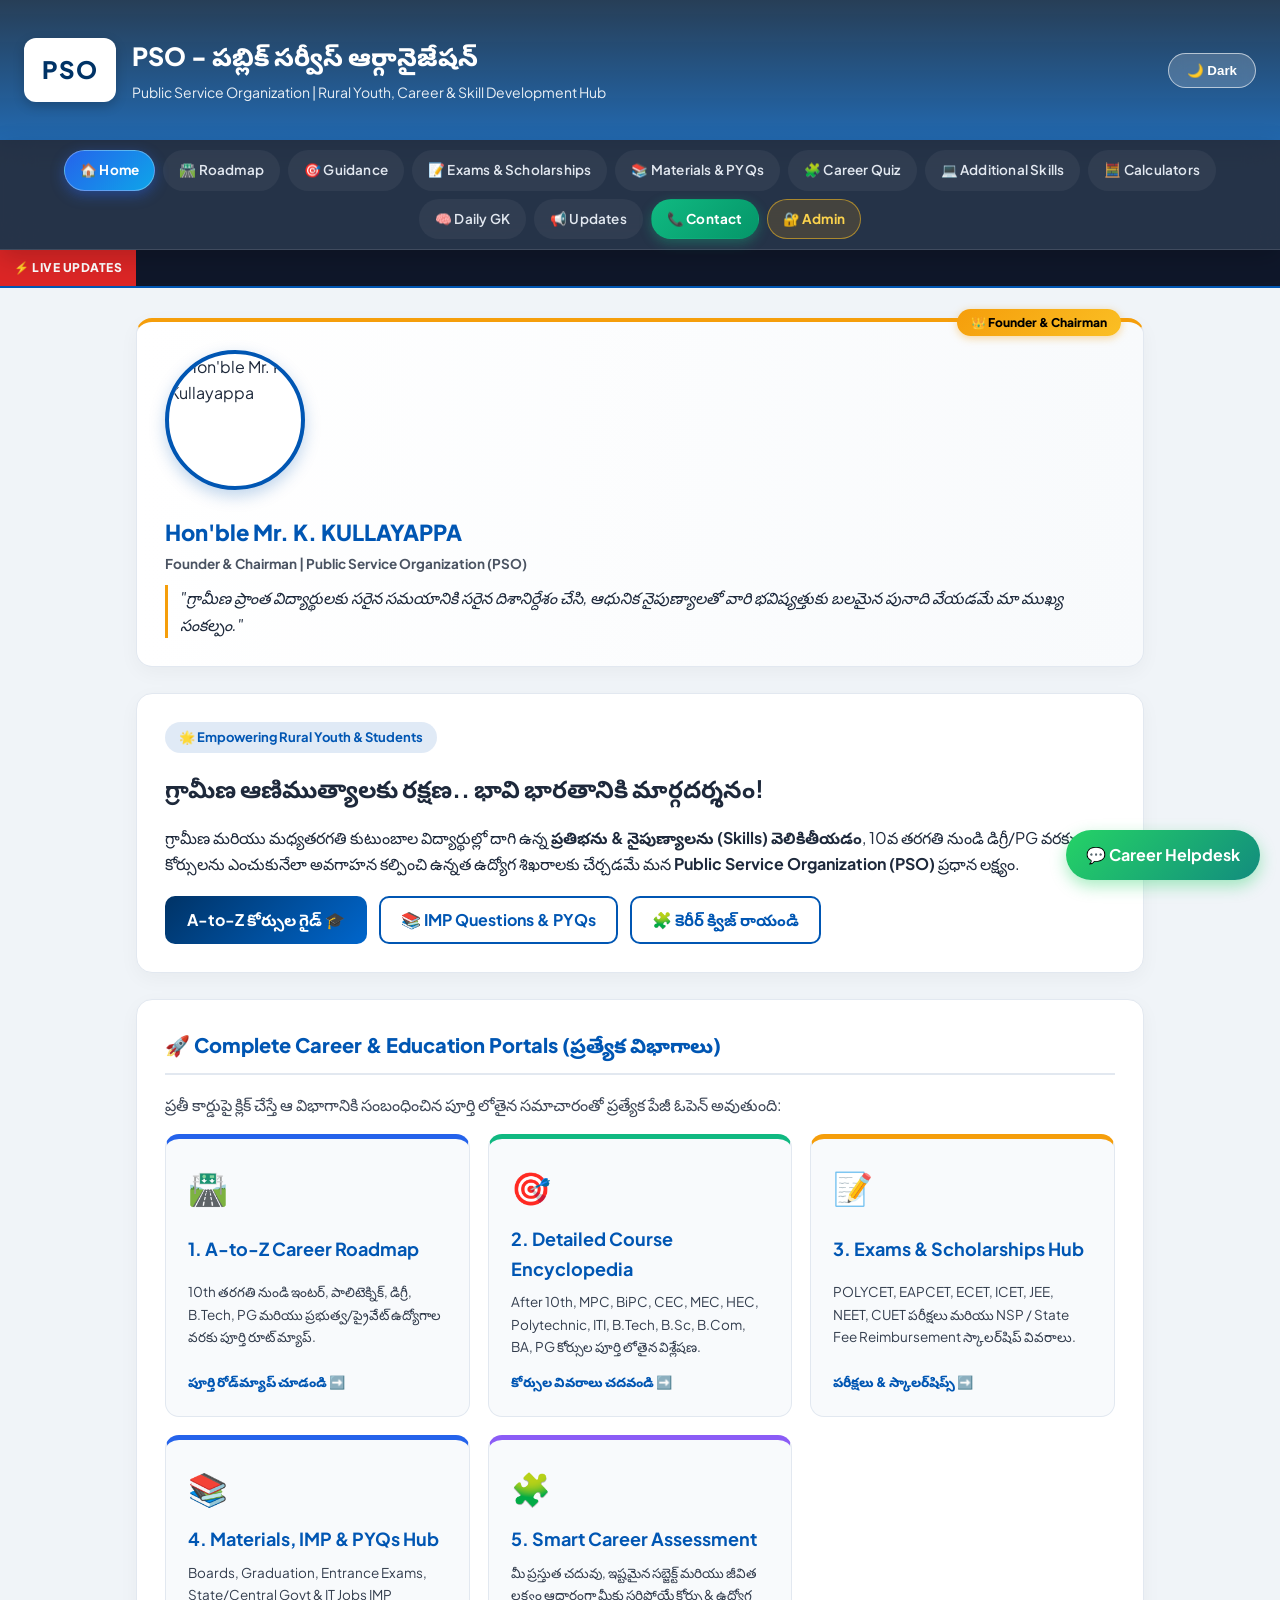
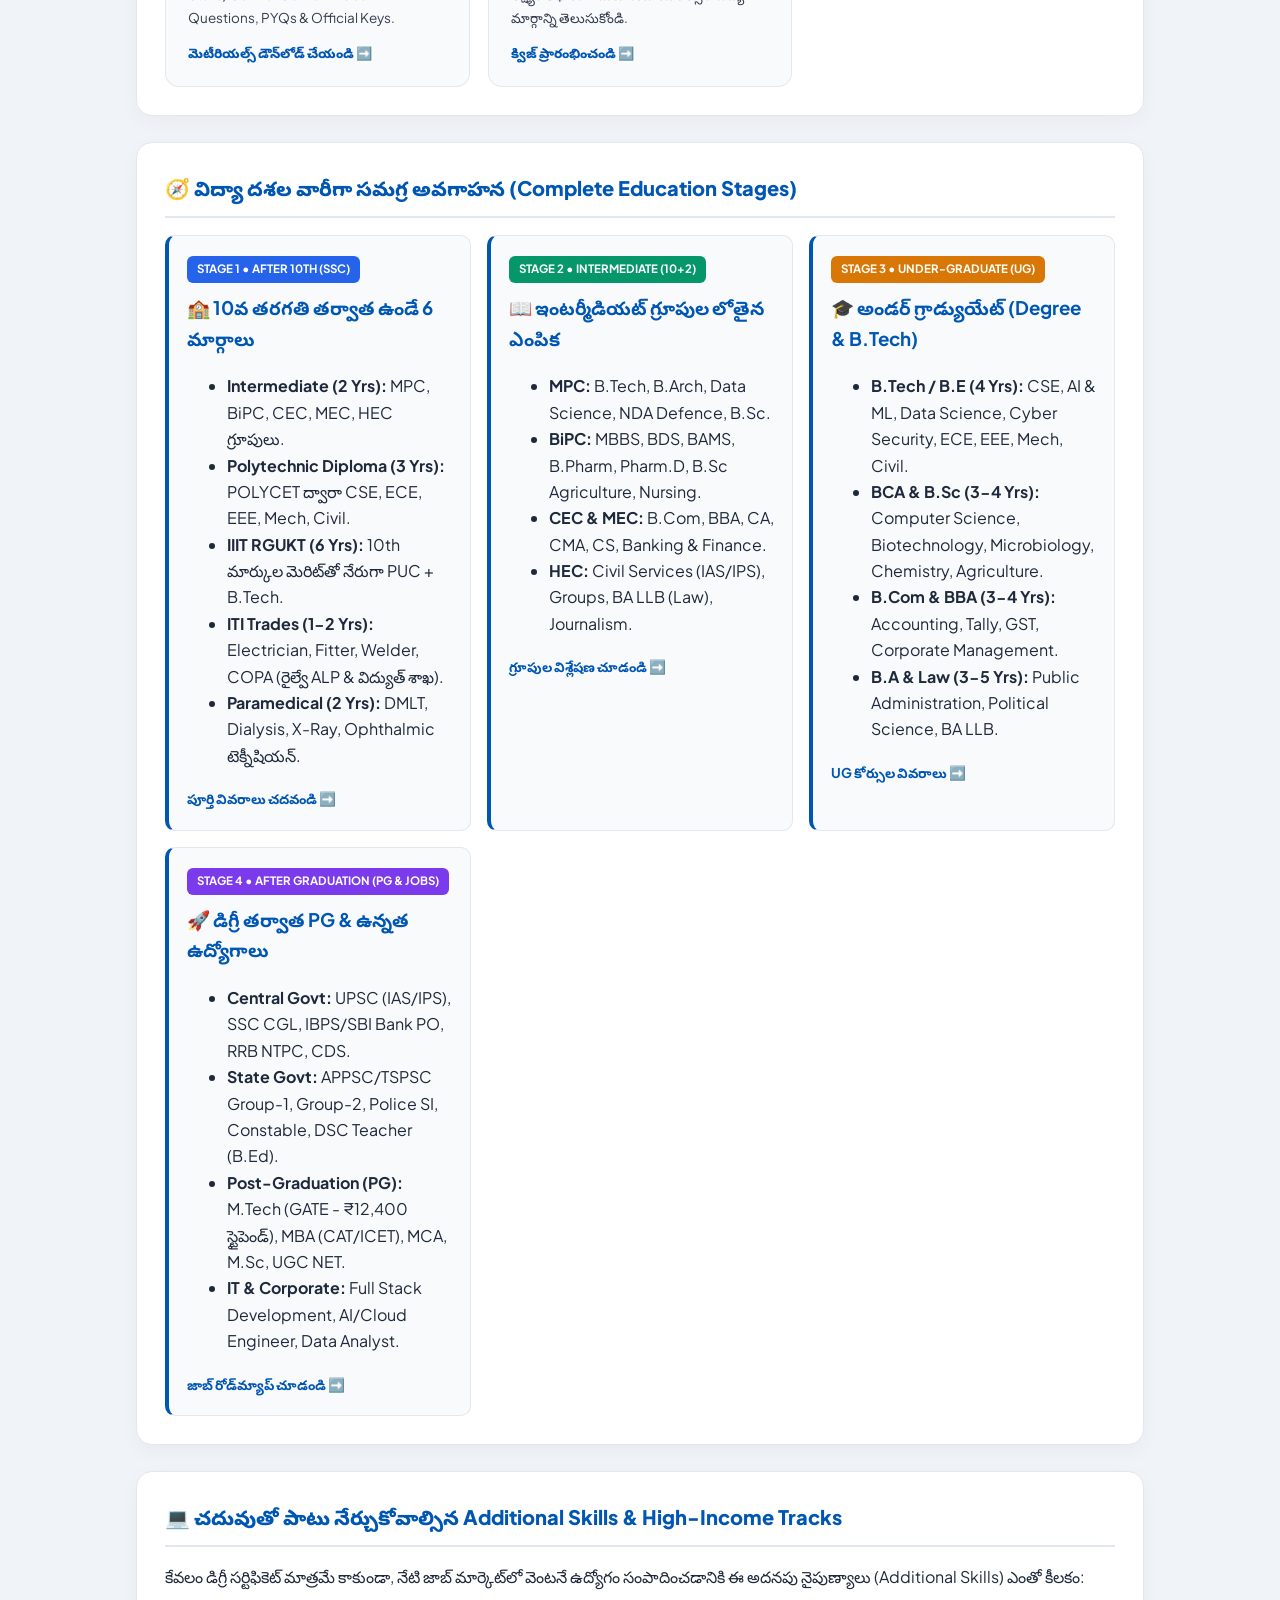
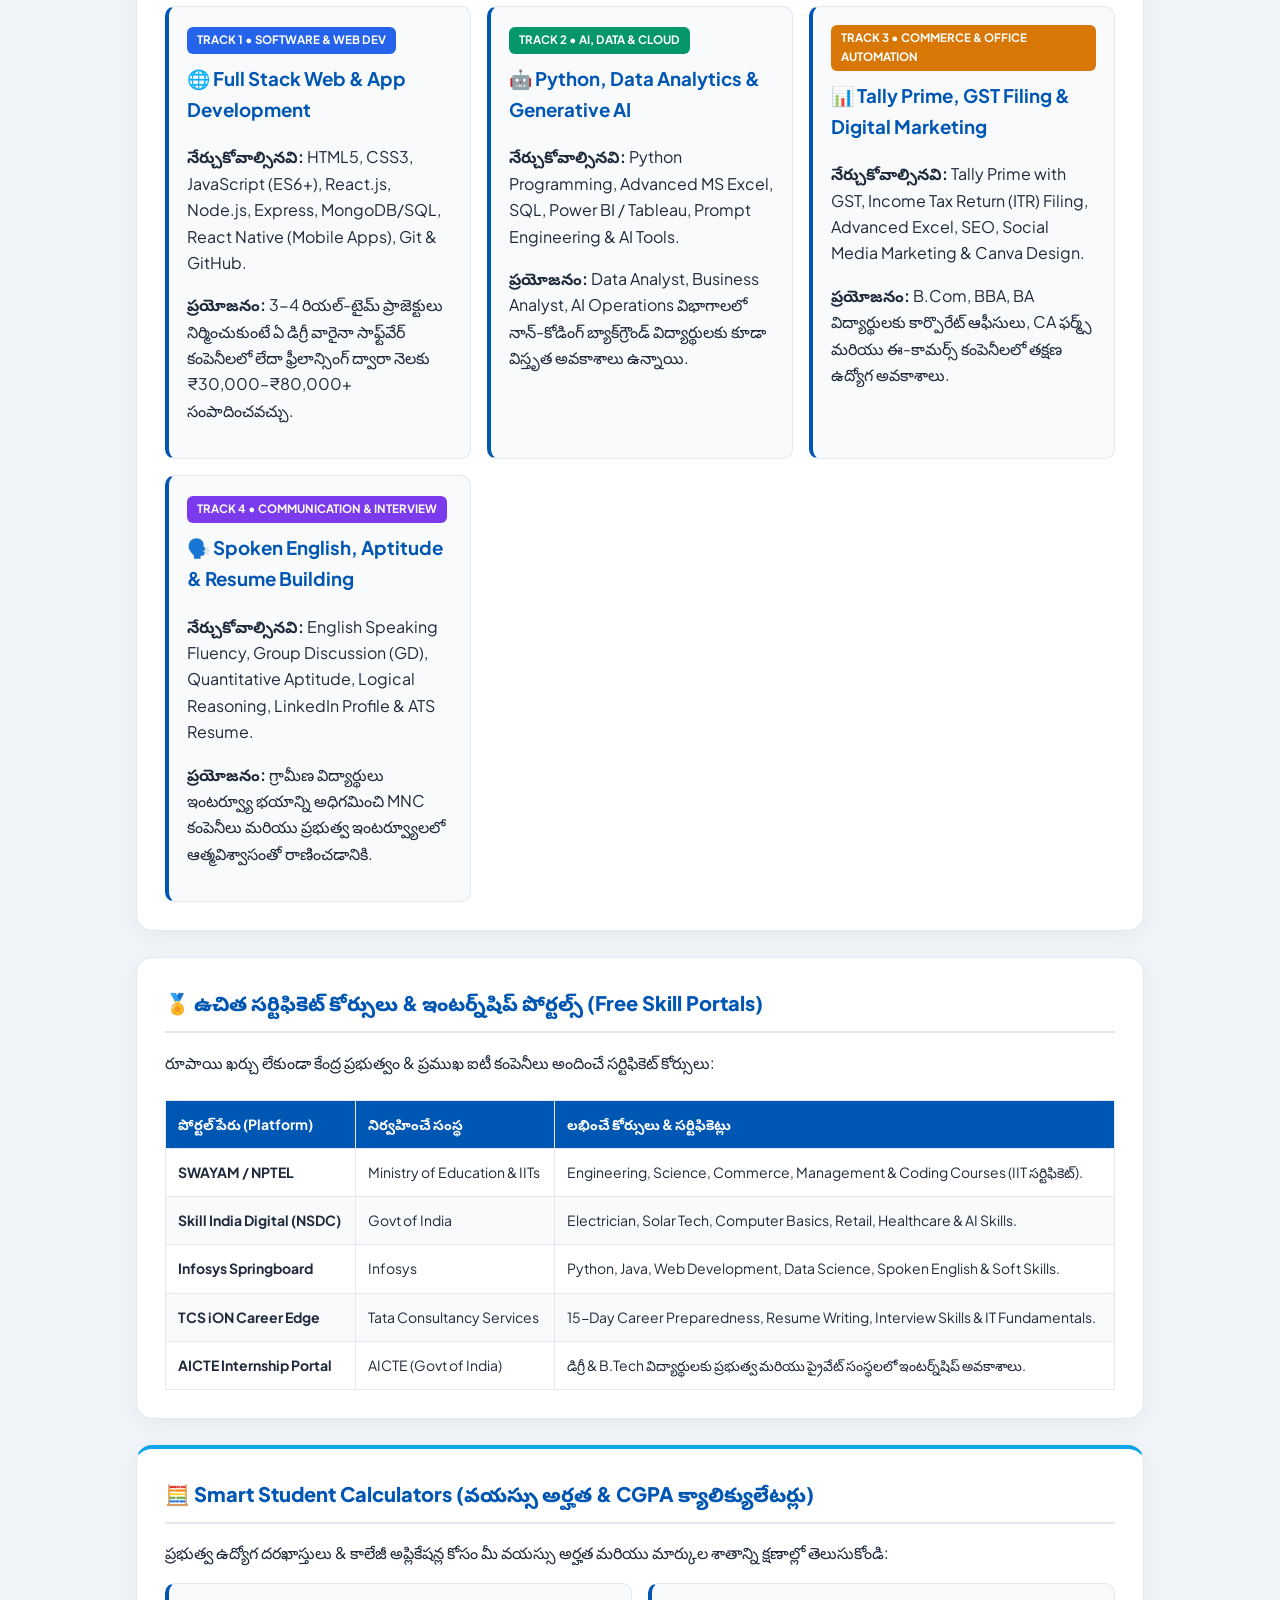
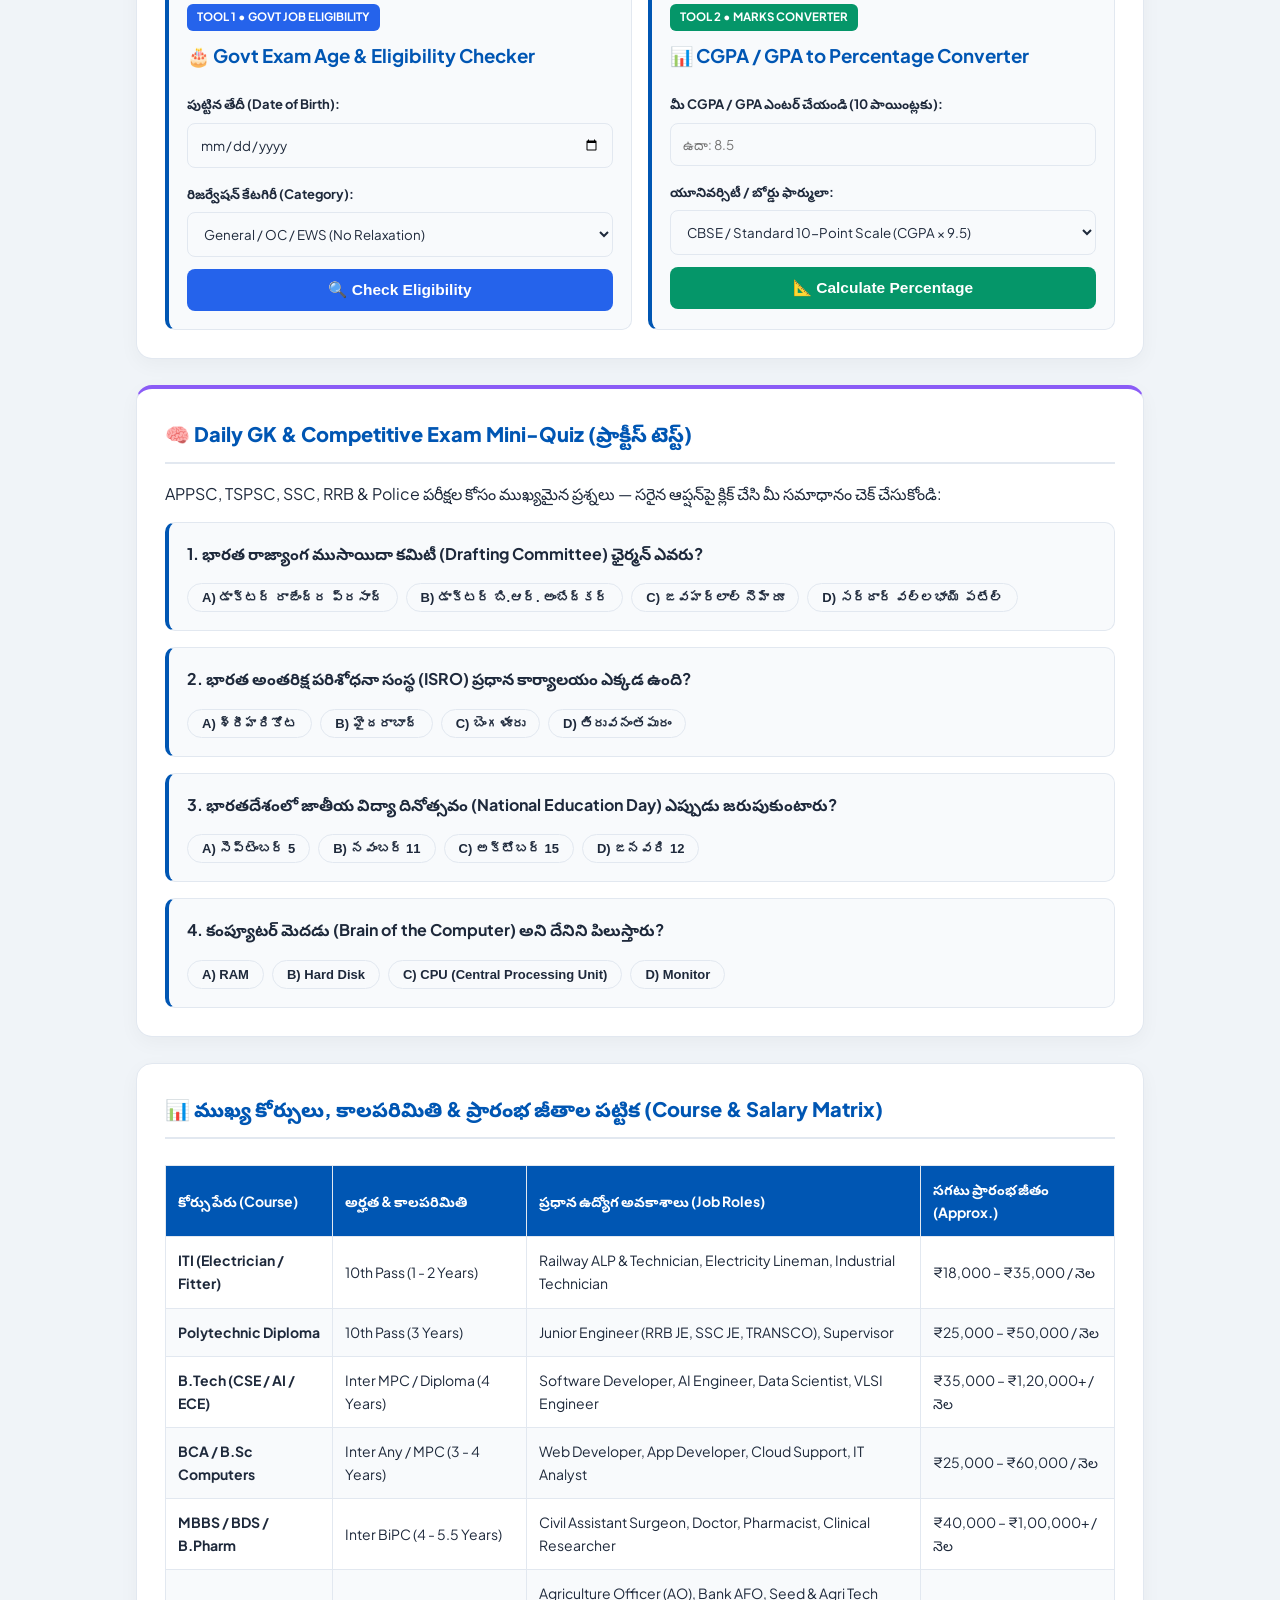
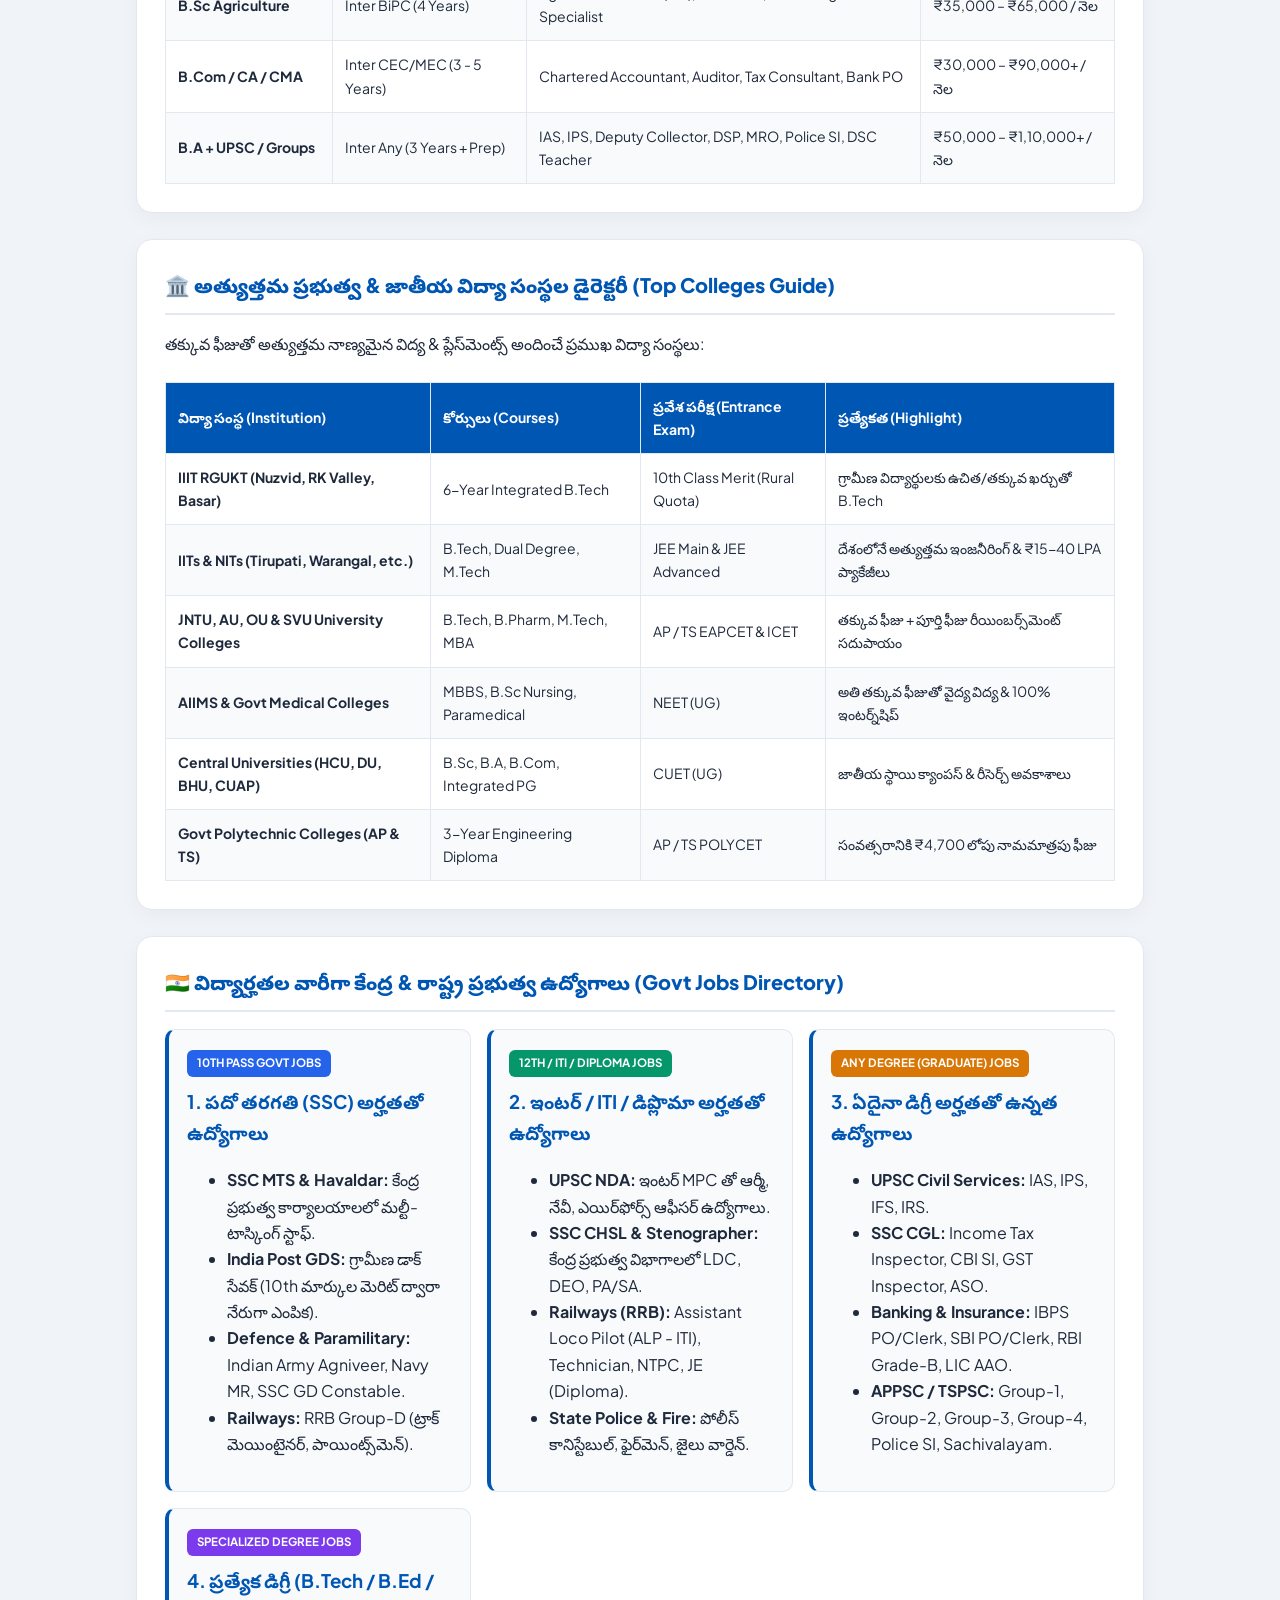
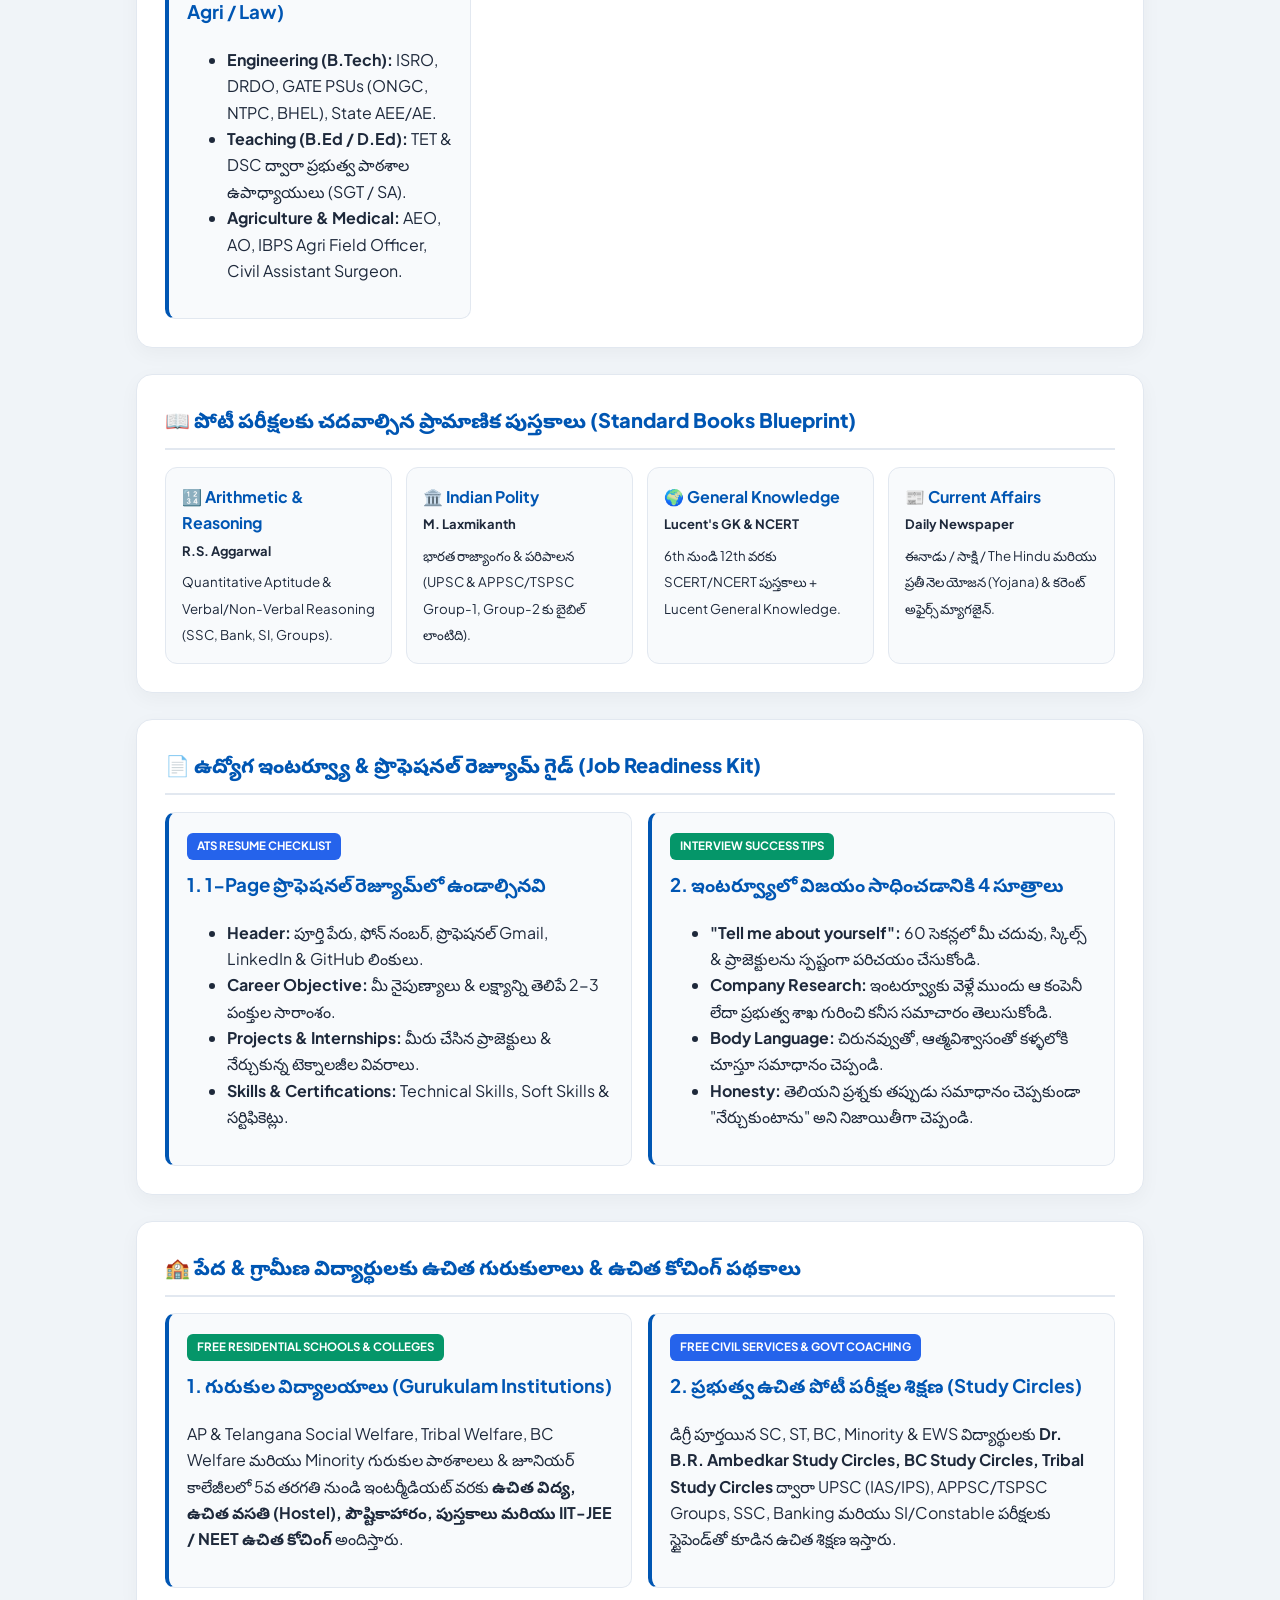
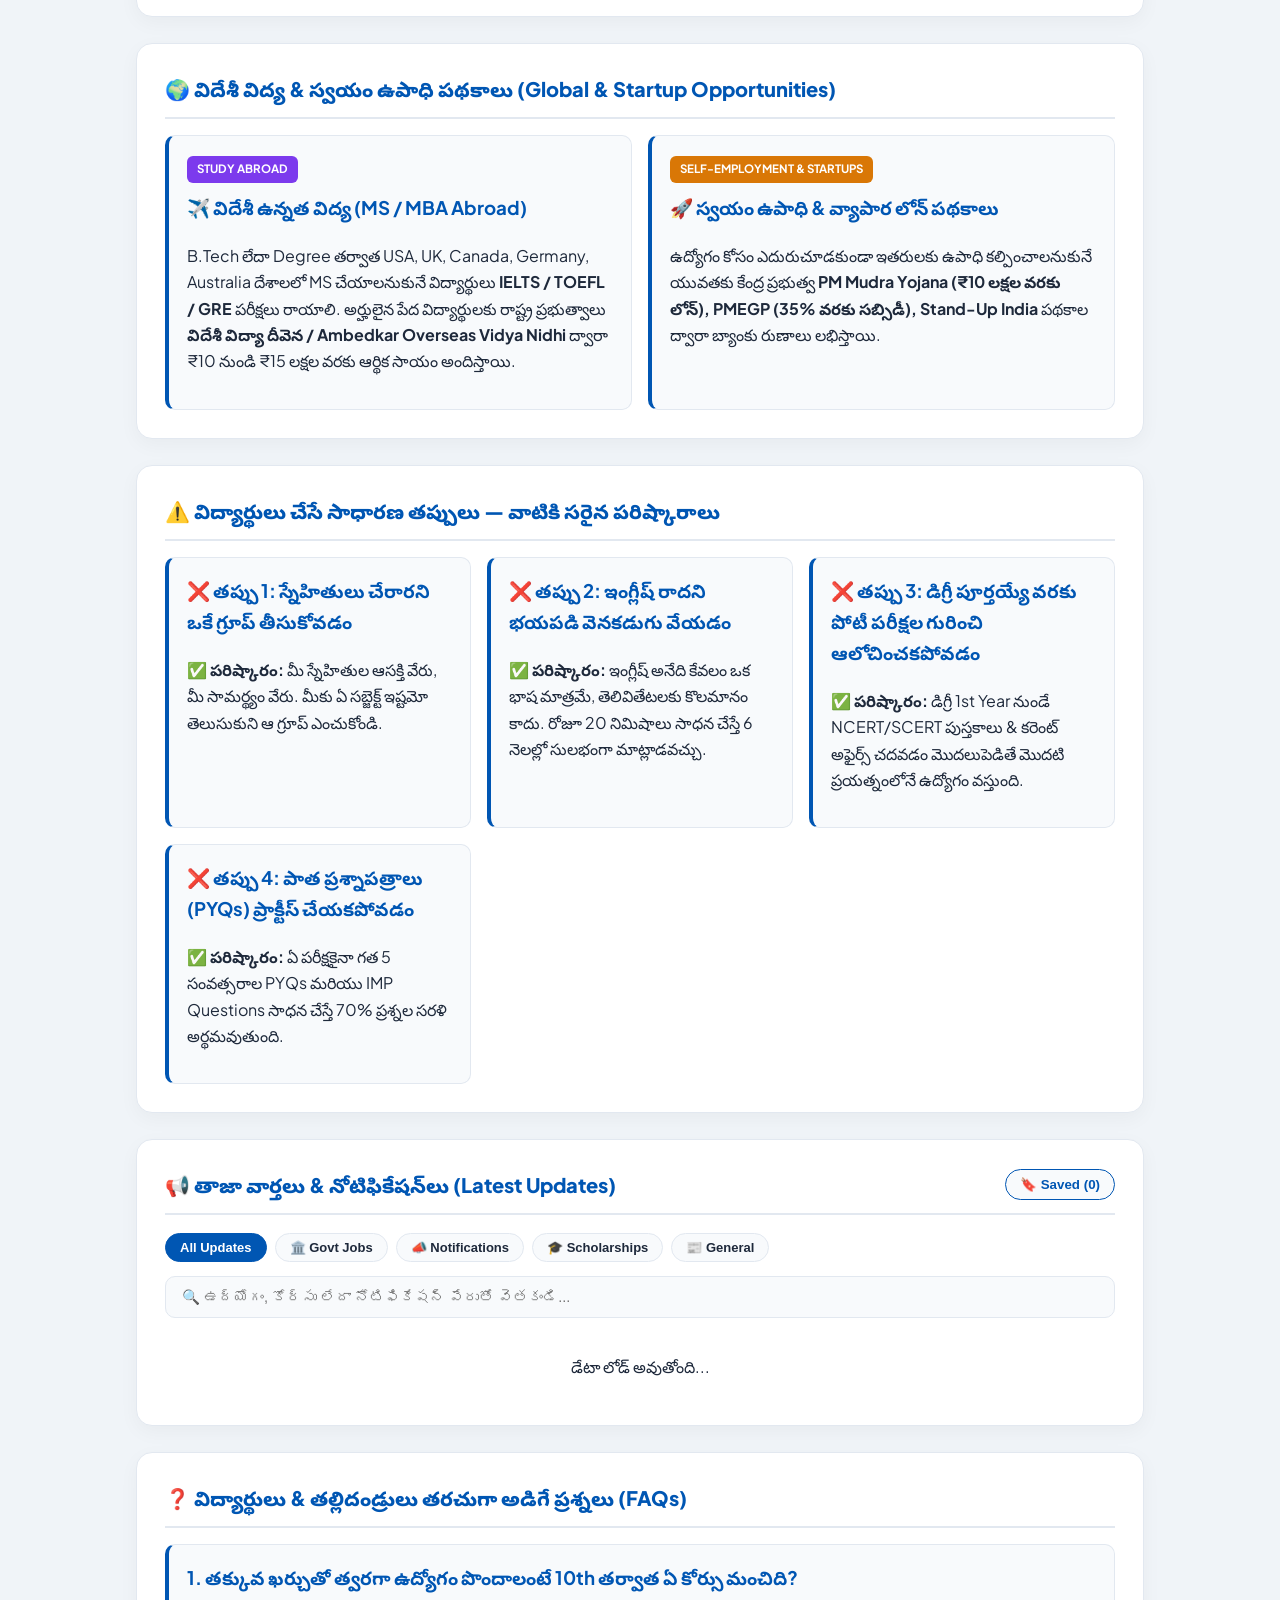
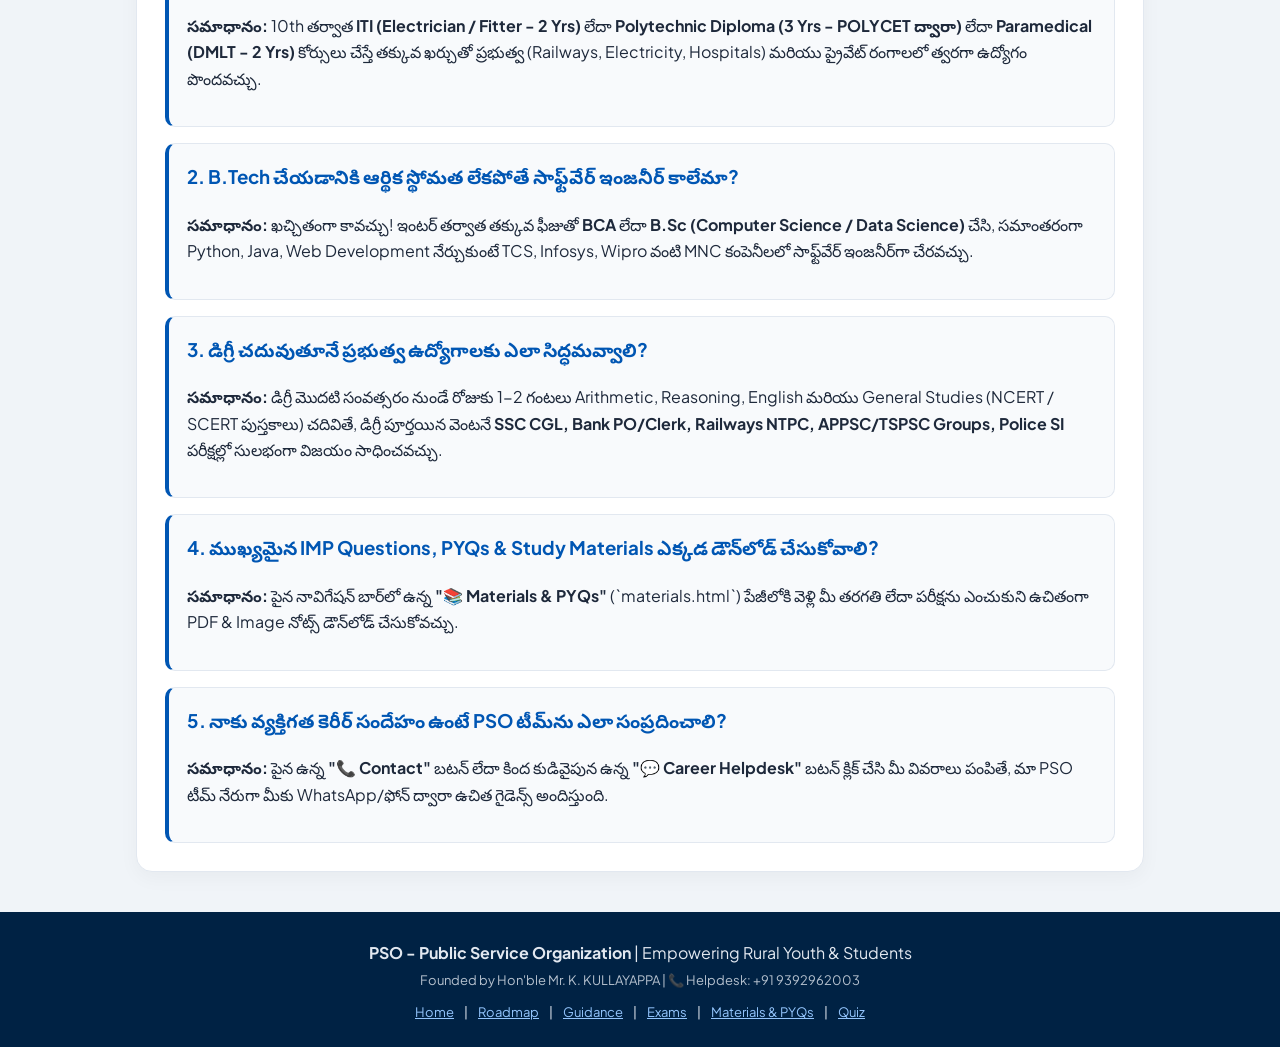
==== commit 3a5088af: "Enhance index.html with keywords and content updates Added keywords meta tag and updated content for" ====
--- a/index.html
+++ b/index.html
@@ -5,6 +5,7 @@
     <meta name="viewport" content="width=device-width, initial-scale=1.0">
     <title>PSO Career Hub - Public Service Organization</title>
     <meta name="description" content="PSO Career Hub - Public Service Organization complete 360-degree career guidance, Study Materials, IMP Questions, PYQs, Skills & Govt Jobs portal for rural youth. Founder Hon'ble Mr. K. Kullayappa.">
+    <meta name="keywords" content="PSO org hub, PSO Career Hub, Public Service Organization, Kullayappa, Rural Youth Guidance, Telugu Career Guidance, Govt Jobs, Scholarships, Study Materials, IMP Questions, PYQs">
     <link rel="stylesheet" href="style.css">
     <link href="https://fonts.googleapis.com/css2?family=Noto+Sans+Telugu:wght@400;600;700;800&family=Plus+Jakarta+Sans:wght@400;600;700;800&display=swap" rel="stylesheet">
 </head>
@@ -31,6 +32,8 @@
         <a href="materials.html">📚 Materials & PYQs</a>
         <a href="quiz.html">🧩 Career Quiz</a>
         <a href="#skills-hub">💻 Additional Skills</a>
+        <a href="#student-tools">🧮 Calculators</a>
+        <a href="#daily-gk">🧠 Daily GK</a>
         <a href="#news">📢 Updates</a>
         <a href="javascript:void(0)" onclick="openContactModal()" class="nav-contact-btn">📞 Contact</a>
         <a href="admin.html" class="nav-admin-btn">🔐 Admin</a>
@@ -41,7 +44,7 @@
         <span class="ticker-label">⚡ LIVE UPDATES</span>
         <div class="ticker-wrap">
             <div id="liveTickerText" class="ticker-move">
-                గ్రామీణ విద్యార్థుల భవిష్యత్తుకు బంగారు బాట — PSO Career Hub కు స్వాగతం! 10th, Inter, Degree, B.Tech, PG, IMP Questions, PYQs, Additional Skills & Govt Jobs పూర్తి సమాచారం ఇక్కడ అందుబాటులో ఉంది.
+                గ్రామీణ విద్యార్థుల భవిష్యత్తుకు బంగారు బాట — PSO Career Hub కు స్వాగతం! 10th, Inter, Degree, B.Tech, PG, IMP Questions, PYQs, Additional Skills, Age & CGPA Calculators, Daily GK & Govt Jobs పూర్తి సమాచారం ఇక్కడ అందుబాటులో ఉంది.
             </div>
         </div>
     </div>
@@ -82,6 +85,7 @@
         <!-- 3. 5 DEDICATED DEEP-DIVE PORTALS -->
         <section class="card">
             <h2 class="card-title">🚀 Complete Career & Education Portals (ప్రత్యేక విభాగాలు)</h2>
+            <p style="margin-bottom: 16px; opacity: 0.85;">ప్రతీ కార్డుపై క్లిక్ చేస్తే ఆ విభాగానికి సంబంధించిన పూర్తి లోతైన సమాచారంతో ప్రత్యేక పేజీ ఓపెన్ అవుతుంది:</p>
             <div class="portal-hub-grid">
                 <a href="roadmap.html" class="portal-tile tile-blue">
                     <div class="tile-icon">🛣️</div>
@@ -175,7 +179,7 @@
             </div>
         </section>
 
-        <!-- 5. NEW: ADDITIONAL SKILLS & HIGH-INCOME CAREER TRACKS -->
+        <!-- 5. ADDITIONAL SKILLS & HIGH-INCOME CAREER TRACKS -->
         <section id="skills-hub" class="card">
             <h2 class="card-title">💻 చదువుతో పాటు నేర్చుకోవాల్సిన Additional Skills & High-Income Tracks</h2>
             <p style="margin-bottom: 16px;">కేవలం డిగ్రీ సర్టిఫికెట్ మాత్రమే కాకుండా, నేటి జాబ్ మార్కెట్‌లో వెంటనే ఉద్యోగం సంపాదించడానికి ఈ అదనపు నైపుణ్యాలు (Additional Skills) ఎంతో కీలకం:</p>
@@ -211,7 +215,7 @@
             </div>
         </section>
 
-        <!-- 6. NEW: FREE GOVT & CORPORATE CERTIFICATION PORTALS -->
+        <!-- 6. FREE GOVT & CORPORATE CERTIFICATION PORTALS -->
         <section class="card">
             <h2 class="card-title">🏅 ఉచిత సర్టిఫికెట్ కోర్సులు & ఇంటర్న్‌షిప్ పోర్టల్స్ (Free Skill Portals)</h2>
             <p style="margin-bottom: 14px;">రూపాయి ఖర్చు లేకుండా కేంద్ర ప్రభుత్వం & ప్రముఖ ఐటీ కంపెనీలు అందించే సర్టిఫికెట్ కోర్సులు:</p>
@@ -255,7 +259,104 @@
             </div>
         </section>
 
-        <!-- 7. COMPLETE COURSE & SALARY MATRIX -->
+        <!-- 7. INTERACTIVE STUDENT UTILITY CALCULATORS -->
+        <section id="student-tools" class="card" style="border-top: 4px solid #0ea5e9;">
+            <h2 class="card-title">🧮 Smart Student Calculators (వయస్సు అర్హత & CGPA క్యాలిక్యులేటర్లు)</h2>
+            <p style="margin-bottom: 16px;">ప్రభుత్వ ఉద్యోగ దరఖాస్తులు & కాలేజీ అప్లికేషన్ల కోసం మీ వయస్సు అర్హత మరియు మార్కుల శాతాన్ని క్షణాల్లో తెలుసుకోండి:</p>
+
+            <div class="bilingual-grid">
+                <!-- Tool 1: Govt Exam Age Eligibility Calculator -->
+                <div class="deep-detail-box" style="margin-bottom:0;">
+                    <span class="stream-badge btech-badge">TOOL 1 • GOVT JOB ELIGIBILITY</span>
+                    <h3>🎂 Govt Exam Age & Eligibility Checker</h3>
+                    <label style="font-size:13px; font-weight:700;">పుట్టిన తేదీ (Date of Birth):</label>
+                    <input type="date" id="calcDob" class="modal-input" style="margin: 6px 0 12px 0;">
+                    
+                    <label style="font-size:13px; font-weight:700;">రిజర్వేషన్ కేటగిరీ (Category):</label>
+                    <select id="calcCategory" class="modal-input" style="margin: 6px 0 12px 0;">
+                        <option value="0">General / OC / EWS (No Relaxation)</option>
+                        <option value="3">OBC / BC (+3 Years Relaxation)</option>
+                        <option value="5">SC / ST (+5 Years Relaxation)</option>
+                        <option value="10">PwBD / Divyang (+10 Years Relaxation)</option>
+                    </select>
+
+                    <button onclick="calculateGovtExamAge()" class="submit-btn" style="background: #2563eb;">🔍 Check Eligibility</button>
+                    <div id="ageCalcResult" class="quiz-result-box" style="display:none; margin-top:12px; font-size:13.5px;"></div>
+                </div>
+
+                <!-- Tool 2: CGPA to Percentage Converter -->
+                <div class="deep-detail-box" style="margin-bottom:0;">
+                    <span class="stream-badge bsc-badge">TOOL 2 • MARKS CONVERTER</span>
+                    <h3>📊 CGPA / GPA to Percentage Converter</h3>
+                    <label style="font-size:13px; font-weight:700;">మీ CGPA / GPA ఎంటర్ చేయండి (10 పాయింట్లకు):</label>
+                    <input type="number" step="0.01" min="0" max="10" id="calcCgpa" class="modal-input" placeholder="ఉదా: 8.5" style="margin: 6px 0 12px 0;">
+
+                    <label style="font-size:13px; font-weight:700;">యూనివర్సిటీ / బోర్డు ఫార్ములా:</label>
+                    <select id="calcFormula" class="modal-input" style="margin: 6px 0 12px 0;">
+                        <option value="9.5">CBSE / Standard 10-Point Scale (CGPA × 9.5)</option>
+                        <option value="10">JNTU / State Universities (CGPA - 0.5) × 10</option>
+                        <option value="direct">Direct 10x Scale (CGPA × 10)</option>
+                    </select>
+
+                    <button onclick="convertCgpaToPercent()" class="submit-btn" style="background: #059669;">📐 Calculate Percentage</button>
+                    <div id="cgpaCalcResult" class="quiz-result-box" style="display:none; margin-top:12px; font-size:13.5px;"></div>
+                </div>
+            </div>
+        </section>
+
+        <!-- 8. INTERACTIVE DAILY GK & EXAM PRACTICE QUIZ -->
+        <section id="daily-gk" class="card" style="border-top: 4px solid #8b5cf6;">
+            <h2 class="card-title">🧠 Daily GK & Competitive Exam Mini-Quiz (ప్రాక్టీస్ టెస్ట్)</h2>
+            <p style="margin-bottom: 15px;">APPSC, TSPSC, SSC, RRB & Police పరీక్షల కోసం ముఖ్యమైన ప్రశ్నలు — సరైన ఆప్షన్‌పై క్లిక్ చేసి మీ సమాధానం చెక్ చేసుకోండి:</p>
+
+            <div id="dailyGkContainer">
+                <div class="deep-detail-box">
+                    <p style="margin-top:0; font-weight:700;">1. భారత రాజ్యాంగ ముసాయిదా కమిటీ (Drafting Committee) ఛైర్మన్ ఎవరు?</p>
+                    <div style="display:flex; gap:8px; flex-wrap:wrap;">
+                        <button class="pill-btn" onclick="checkGkAnswer(this, false, 'q1-ans')">A) డాక్టర్ రాజేంద్ర ప్రసాద్</button>
+                        <button class="pill-btn" onclick="checkGkAnswer(this, true, 'q1-ans')">B) డాక్టర్ బి.ఆర్. అంబేద్కర్</button>
+                        <button class="pill-btn" onclick="checkGkAnswer(this, false, 'q1-ans')">C) జవహర్‌లాల్ నెహ్రూ</button>
+                        <button class="pill-btn" onclick="checkGkAnswer(this, false, 'q1-ans')">D) సర్దార్ వల్లభాయ్ పటేల్</button>
+                    </div>
+                    <p id="q1-ans" style="display:none; margin:8px 0 0 0; font-size:13px; font-weight:700;"></p>
+                </div>
+
+                <div class="deep-detail-box">
+                    <p style="margin-top:0; font-weight:700;">2. భారత అంతరిక్ష పరిశోధనా సంస్థ (ISRO) ప్రధాన కార్యాలయం ఎక్కడ ఉంది?</p>
+                    <div style="display:flex; gap:8px; flex-wrap:wrap;">
+                        <button class="pill-btn" onclick="checkGkAnswer(this, false, 'q2-ans')">A) శ్రీహరికోట</button>
+                        <button class="pill-btn" onclick="checkGkAnswer(this, false, 'q2-ans')">B) హైదరాబాద్</button>
+                        <button class="pill-btn" onclick="checkGkAnswer(this, true, 'q2-ans')">C) బెంగళూరు</button>
+                        <button class="pill-btn" onclick="checkGkAnswer(this, false, 'q2-ans')">D) తిరువనంతపురం</button>
+                    </div>
+                    <p id="q2-ans" style="display:none; margin:8px 0 0 0; font-size:13px; font-weight:700;"></p>
+                </div>
+
+                <div class="deep-detail-box">
+                    <p style="margin-top:0; font-weight:700;">3. భారతదేశంలో జాతీయ విద్యా దినోత్సవం (National Education Day) ఎప్పుడు జరుపుకుంటారు?</p>
+                    <div style="display:flex; gap:8px; flex-wrap:wrap;">
+                        <button class="pill-btn" onclick="checkGkAnswer(this, false, 'q3-ans')">A) సెప్టెంబర్ 5</button>
+                        <button class="pill-btn" onclick="checkGkAnswer(this, true, 'q3-ans')">B) నవంబర్ 11</button>
+                        <button class="pill-btn" onclick="checkGkAnswer(this, false, 'q3-ans')">C) అక్టోబర్ 15</button>
+                        <button class="pill-btn" onclick="checkGkAnswer(this, false, 'q3-ans')">D) జనవరి 12</button>
+                    </div>
+                    <p id="q3-ans" style="display:none; margin:8px 0 0 0; font-size:13px; font-weight:700;"></p>
+                </div>
+
+                <div class="deep-detail-box" style="margin-bottom:0;">
+                    <p style="margin-top:0; font-weight:700;">4. కంప్యూటర్ మెదడు (Brain of the Computer) అని దేనిని పిలుస్తారు?</p>
+                    <div style="display:flex; gap:8px; flex-wrap:wrap;">
+                        <button class="pill-btn" onclick="checkGkAnswer(this, false, 'q4-ans')">A) RAM</button>
+                        <button class="pill-btn" onclick="checkGkAnswer(this, false, 'q4-ans')">B) Hard Disk</button>
+                        <button class="pill-btn" onclick="checkGkAnswer(this, true, 'q4-ans')">C) CPU (Central Processing Unit)</button>
+                        <button class="pill-btn" onclick="checkGkAnswer(this, false, 'q4-ans')">D) Monitor</button>
+                    </div>
+                    <p id="q4-ans" style="display:none; margin:8px 0 0 0; font-size:13px; font-weight:700;"></p>
+                </div>
+            </div>
+        </section>
+
+        <!-- 9. COMPLETE COURSE & SALARY MATRIX -->
         <section class="card">
             <h2 class="card-title">📊 ముఖ్య కోర్సులు, కాలపరిమితి & ప్రారంభ జీతాల పట్టిక (Course & Salary Matrix)</h2>
             <div class="table-responsive">
@@ -322,9 +423,65 @@
             </div>
         </section>
 
-        <!-- 8. COMPLETE GOVT JOBS DIRECTORY BY QUALIFICATION -->
+        <!-- 10. TOP GOVT & PREMIER COLLEGES DIRECTORY -->
+        <section class="card">
+            <h2 class="card-title">🏛️ అత్యుత్తమ ప్రభుత్వ & జాతీయ విద్యా సంస్థల డైరెక్టరీ (Top Colleges Guide)</h2>
+            <p style="margin-bottom: 14px;">తక్కువ ఫీజుతో అత్యుత్తమ నాణ్యమైన విద్య & ప్లేస్‌మెంట్స్ అందించే ప్రముఖ విద్యా సంస్థలు:</p>
+            <div class="table-responsive">
+                <table class="modern-table">
+                    <thead>
+                        <tr>
+                            <th>విద్యా సంస్థ (Institution)</th>
+                            <th>కోర్సులు (Courses)</th>
+                            <th>ప్రవేశ పరీక్ష (Entrance Exam)</th>
+                            <th>ప్రత్యేకత (Highlight)</th>
+                        </tr>
+                    </thead>
+                    <tbody>
+                        <tr>
+                            <td><strong>IIIT RGUKT (Nuzvid, RK Valley, Basar)</strong></td>
+                            <td>6-Year Integrated B.Tech</td>
+                            <td>10th Class Merit (Rural Quota)</td>
+                            <td>గ్రామీణ విద్యార్థులకు ఉచిత/తక్కువ ఖర్చుతో B.Tech</td>
+                        </tr>
+                        <tr>
+                            <td><strong>IITs & NITs (Tirupati, Warangal, etc.)</strong></td>
+                            <td>B.Tech, Dual Degree, M.Tech</td>
+                            <td>JEE Main & JEE Advanced</td>
+                            <td>దేశంలోనే అత్యుత్తమ ఇంజనీరింగ్ & ₹15-40 LPA ప్యాకేజీలు</td>
+                        </tr>
+                        <tr>
+                            <td><strong>JNTU, AU, OU & SVU University Colleges</strong></td>
+                            <td>B.Tech, B.Pharm, M.Tech, MBA</td>
+                            <td>AP / TS EAPCET & ICET</td>
+                            <td>తక్కువ ఫీజు + పూర్తి ఫీజు రీయింబర్స్‌మెంట్ సదుపాయం</td>
+                        </tr>
+                        <tr>
+                            <td><strong>AIIMS & Govt Medical Colleges</strong></td>
+                            <td>MBBS, B.Sc Nursing, Paramedical</td>
+                            <td>NEET (UG)</td>
+                            <td>అతి తక్కువ ఫీజుతో వైద్య విద్య & 100% ఇంటర్న్‌షిప్</td>
+                        </tr>
+                        <tr>
+                            <td><strong>Central Universities (HCU, DU, BHU, CUAP)</strong></td>
+                            <td>B.Sc, B.A, B.Com, Integrated PG</td>
+                            <td>CUET (UG)</td>
+                            <td>జాతీయ స్థాయి క్యాంపస్ & రీసెర్చ్ అవకాశాలు</td>
+                        </tr>
+                        <tr>
+                            <td><strong>Govt Polytechnic Colleges (AP & TS)</strong></td>
+                            <td>3-Year Engineering Diploma</td>
+                            <td>AP / TS POLYCET</td>
+                            <td>సంవత్సరానికి ₹4,700 లోపు నామమాత్రపు ఫీజు</td>
+                        </tr>
+                    </tbody>
+                </table>
+            </div>
+        </section>
+
+        <!-- 11. COMPLETE GOVT JOBS DIRECTORY BY QUALIFICATION -->
         <section id="govt-calendar" class="card">
-            <h2 class="card-title">🏛️ విద్యార్హతల వారీగా కేంద్ర & రాష్ట్ర ప్రభుత్వ ఉద్యోగాలు (Govt Jobs Directory)</h2>
+            <h2 class="card-title">🇮🇳 విద్యార్హతల వారీగా కేంద్ర & రాష్ట్ర ప్రభుత్వ ఉద్యోగాలు (Govt Jobs Directory)</h2>
             <div class="bilingual-grid">
                 <div class="deep-detail-box" style="margin-bottom:0;">
                     <span class="stream-badge btech-badge">10TH PASS GOVT JOBS</span>
@@ -371,7 +528,7 @@
             </div>
         </section>
 
-        <!-- 9. STANDARD BOOKS & RESOURCES FOR COMPETITIVE EXAMS -->
+        <!-- 12. STANDARD BOOKS & RESOURCES FOR COMPETITIVE EXAMS -->
         <section class="card">
             <h2 class="card-title">📖 పోటీ పరీక్షలకు చదవాల్సిన ప్రామాణిక పుస్తకాలు (Standard Books Blueprint)</h2>
             <div class="flow-grid-4">
@@ -398,7 +555,35 @@
             </div>
         </section>
 
-        <!-- 10. FREE GOVT HOSTELS, GURUKULAMS & COACHING -->
+        <!-- 13. RESUME & INTERVIEW READINESS BLUEPRINT -->
+        <section class="card">
+            <h2 class="card-title">📄 ఉద్యోగ ఇంటర్వ్యూ & ప్రొఫెషనల్ రెజ్యూమ్ గైడ్ (Job Readiness Kit)</h2>
+            <div class="bilingual-grid">
+                <div class="deep-detail-box" style="margin-bottom:0;">
+                    <span class="stream-badge btech-badge">ATS RESUME CHECKLIST</span>
+                    <h3>1. 1-Page ప్రొఫెషనల్ రెజ్యూమ్‌లో ఉండాల్సినవి</h3>
+                    <ul>
+                        <li><strong>Header:</strong> పూర్తి పేరు, ఫోన్ నంబర్, ప్రొఫెషనల్ Gmail, LinkedIn & GitHub లింకులు.</li>
+                        <li><strong>Career Objective:</strong> మీ నైపుణ్యాలు & లక్ష్యాన్ని తెలిపే 2-3 పంక్తుల సారాంశం.</li>
+                        <li><strong>Projects & Internships:</strong> మీరు చేసిన ప్రాజెక్టులు & నేర్చుకున్న టెక్నాలజీల వివరాలు.</li>
+                        <li><strong>Skills & Certifications:</strong> Technical Skills, Soft Skills & సర్టిఫికెట్లు.</li>
+                    </ul>
+                </div>
+
+                <div class="deep-detail-box" style="margin-bottom:0;">
+                    <span class="stream-badge bsc-badge">INTERVIEW SUCCESS TIPS</span>
+                    <h3>2. ఇంటర్వ్యూలో విజయం సాధించడానికి 4 సూత్రాలు</h3>
+                    <ul>
+                        <li><strong>"Tell me about yourself":</strong> 60 సెకన్లలో మీ చదువు, స్కిల్స్ & ప్రాజెక్టులను స్పష్టంగా పరిచయం చేసుకోండి.</li>
+                        <li><strong>Company Research:</strong> ఇంటర్వ్యూకు వెళ్లే ముందు ఆ కంపెనీ లేదా ప్రభుత్వ శాఖ గురించి కనీస సమాచారం తెలుసుకోండి.</li>
+                        <li><strong>Body Language:</strong> చిరునవ్వుతో, ఆత్మవిశ్వాసంతో కళ్ళలోకి చూస్తూ సమాధానం చెప్పండి.</li>
+                        <li><strong>Honesty:</strong> తెలియని ప్రశ్నకు తప్పుడు సమాధానం చెప్పకుండా "నేర్చుకుంటాను" అని నిజాయితీగా చెప్పండి.</li>
+                    </ul>
+                </div>
+            </div>
+        </section>
+
+        <!-- 14. FREE GOVT HOSTELS, GURUKULAMS & COACHING -->
         <section class="card">
             <h2 class="card-title">🏫 పేద & గ్రామీణ విద్యార్థులకు ఉచిత గురుకులాలు & ఉచిత కోచింగ్ పథకాలు</h2>
             <div class="bilingual-grid">
@@ -416,7 +601,7 @@
             </div>
         </section>
 
-        <!-- 11. ABROAD EDUCATION & SELF-EMPLOYMENT SCHEMES -->
+        <!-- 15. ABROAD EDUCATION & SELF-EMPLOYMENT SCHEMES -->
         <section class="card">
             <h2 class="card-title">🌍 విదేశీ విద్య & స్వయం ఉపాధి పథకాలు (Global & Startup Opportunities)</h2>
             <div class="bilingual-grid">
@@ -434,7 +619,7 @@
             </div>
         </section>
 
-        <!-- 12. 6 COMMON CAREER MISTAKES STUDENTS MUST AVOID -->
+        <!-- 16. COMMON CAREER MISTAKES STUDENTS MUST AVOID -->
         <section class="card">
             <h2 class="card-title">⚠️ విద్యార్థులు చేసే సాధారణ తప్పులు — వాటికి సరైన పరిష్కారాలు</h2>
             <div class="bilingual-grid">
@@ -457,7 +642,7 @@
             </div>
         </section>
 
-        <!-- 13. LATEST NEWS & NOTIFICATIONS (FIREBASE LIVE) -->
+        <!-- 17. LATEST NEWS & NOTIFICATIONS (FIREBASE LIVE) -->
         <section id="news" class="card posts-section">
             <div class="posts-header-flex">
                 <h2 class="card-title" style="border:none; margin:0; padding:0;">📢 తాజా వార్తలు & నోటిఫికేషన్‌లు (Latest Updates)</h2>
@@ -480,7 +665,7 @@
             </div>
         </section>
 
-        <!-- 14. COMPREHENSIVE STUDENT FAQS -->
+        <!-- 18. COMPREHENSIVE STUDENT FAQS -->
         <section class="card">
             <h2 class="card-title">❓ విద్యార్థులు & తల్లిదండ్రులు తరచుగా అడిగే ప్రశ్నలు (FAQs)</h2>
             
--- a/style.css
+++ b/style.css
@@ -756,139 +756,6 @@
 @media (max-width: 900px) {
     .container {
         margin: 20px auto;
-        padding: 0 12px;
-    }
-
-    .portal-hub-grid {
-        grid-template-columns: repeat(auto-fit, minmax(210px, 1fr));
-    }
-
-    .bilingual-grid {
-        grid-template-columns: 1fr;
-    }
-}
-
-/* Mobile Screens (Max-width: 640px) */
-@media (max-width: 640px) {
-    /* Header Adjustments */
-    .header {
-        padding: 20px 14px;
-        flex-direction: column;
-        align-items: flex-start;
-        gap: 12px;
-    }
-
-    .header-content {
-        gap: 12px;
-        width: 100%;
-    }
-
-    .logo {
-        font-size: 19px;
-        padding: 9px 13px;
-        border-radius: 10px;
-    }
-
-    .pso-heading {
-        font-size: 18px;
-        line-height: 1.3;
-    }
-
-    .header-content p {
-        font-size: 12px;
-    }
-
-    .theme-btn {
-        align-self: flex-end;
-        padding: 6px 14px;
-        font-size: 12.5px;
-    }
-
-    /* Smooth Horizontal Swipe Navigation Bar on Mobile */
-    .nav {
-        justify-content: flex-start;
-        flex-wrap: nowrap;
-        overflow-x: auto;
-        -webkit-overflow-scrolling: touch;
-        padding: 9px 10px;
-        gap: 8px;
-        scrollbar-width: none; /* Firefox */
-    }
-
-    .nav::-webkit-scrollbar {
-        display: none; /* Chrome/Safari */
-    }
-
-    .nav a {
-        white-space: nowrap;
-        flex-shrink: 0;
-        padding: 7px 13px;
-        font-size: 13px;
-    }
-
-    /* Live News Ticker */
-    .ticker-label {
-        padding: 7px 10px;
-        font-size: 11px;
-    }
-
-    .ticker-move {
-        font-size: 12.5px;
-    }
-
-    /* Cards & Typography */
-    .card {
-        padding: 18px 14px;
-        margin-bottom: 18px;
-        border-radius: 13px;
-    }
-
-    .card-title {
-        font-size: 17.5px;
-        padding-bottom: 10px;
-    }
-
-    /* Founder Card Mobile Center Alignment */
-    .founder-badge {
-        position: static;
-        display: inline-block;
-        margin-bottom: 12px;
-    }
-
-    .founder-content {
-        flex-direction: column;
-        text-align: center;
-        gap: 14px;
-    }
-
-    .founder-avatar {
-        width: 110px;
-        height: 110px;
-        min-width: 110px;
-    }
-
-    .founder-name {
-        font-size: 19px;
-    }
-
-    .founder-quote {
-        text-align: left;
-        font-size: 13.5px;
-    }
-
-    /* Hero Section & Full-Width Mobile Buttons */
-    .hero-card h2 {
-        font-size: 19px;
-        line-height: 1.4;
-    }
-
-    .hero-description {
-        font-size: 14px;
-    }
-
-    .hero-cta-group {
-        flex-direction: column;
-        width: 100%;
     }
 
     .hero-cta-group a,
@@ -1004,3 +871,126 @@
         font-size: 13.5px;
     }
 }
+/* ========================================================= */
+/* ULTRA-MODERN GLASSMORPHIC NAVIGATION MENU (DESKTOP & MOBILE) */
+/* ========================================================= */
+
+.nav {
+    position: sticky;
+    top: 0;
+    z-index: 999;
+    background: rgba(10, 25, 47, 0.88);
+    backdrop-filter: blur(16px) saturate(180%);
+    -webkit-backdrop-filter: blur(16px) saturate(180%);
+    border-bottom: 1px solid rgba(255, 255, 255, 0.12);
+    display: flex;
+    justify-content: center;
+    align-items: center;
+    flex-wrap: wrap;
+    gap: 8px;
+    padding: 10px 16px;
+    box-shadow: 0 8px 24px rgba(0, 0, 0, 0.18);
+    transition: all 0.3s ease;
+}
+
+body.dark-mode .nav {
+    background: rgba(15, 23, 42, 0.9);
+    border-bottom: 1px solid rgba(56, 189, 248, 0.2);
+}
+
+.nav a {
+    color: #e2e8f0;
+    text-decoration: none;
+    padding: 8px 15px;
+    border-radius: 999px;
+    font-weight: 600;
+    font-size: 13.5px;
+    letter-spacing: 0.2px;
+    border: 1px solid transparent;
+    background: rgba(255, 255, 255, 0.05);
+    transition: all 0.25s cubic-bezier(0.4, 0, 0.2, 1);
+    display: inline-flex;
+    align-items: center;
+    gap: 6px;
+}
+
+.nav a:hover {
+    background: rgba(56, 189, 248, 0.16);
+    border-color: rgba(56, 189, 248, 0.4);
+    color: #ffffff;
+    transform: translateY(-1px);
+}
+
+.nav a.active-nav {
+    background: linear-gradient(135deg, #2563eb 0%, #0ea5e9 100%) !important;
+    color: #ffffff !important;
+    font-weight: 700;
+    border-color: rgba(255, 255, 255, 0.3);
+    box-shadow: 0 4px 14px rgba(37, 99, 235, 0.45);
+}
+
+.nav-contact-btn {
+    background: linear-gradient(135deg, #10b981 0%, #059669 100%) !important;
+    color: #ffffff !important;
+    font-weight: 700 !important;
+    box-shadow: 0 4px 12px rgba(16, 185, 129, 0.35);
+}
+
+.nav-contact-btn:hover {
+    filter: brightness(1.08);
+}
+
+.nav-admin-btn {
+    background: rgba(245, 158, 11, 0.15) !important;
+    border: 1px solid rgba(251, 191, 36, 0.55) !important;
+    color: #fcd34d !important;
+    font-weight: 700 !important;
+}
+
+/* ========================================================= */
+/* MOBILE MODERN FLOATING DOCK MENU (MAX-WIDTH: 768PX)       */
+/* ========================================================= */
+@media (max-width: 768px) {
+    .nav {
+        position: sticky;
+        top: 6px;
+        margin: 8px 10px;
+        border-radius: 18px;
+        border: 1px solid rgba(255, 255, 255, 0.18);
+        justify-content: flex-start;
+        flex-wrap: nowrap;
+        overflow-x: auto;
+        scroll-snap-type: x proximity;
+        -webkit-overflow-scrolling: touch;
+        padding: 8px 10px;
+        gap: 8px;
+        scrollbar-width: none;
+        box-shadow: 0 10px 25px rgba(0, 0, 0, 0.28);
+        /* Subtle edge fade mask indicating horizontal scroll */
+        mask-image: linear-gradient(to right, black 92%, transparent 100%);
+        -webkit-mask-image: linear-gradient(to right, black 92%, transparent 100%);
+    }
+
+    .nav::-webkit-scrollbar {
+        display: none;
+    }
+
+    .nav a {
+        white-space: nowrap;
+        flex-shrink: 0;
+        scroll-snap-align: start;
+        padding: 8px 14px;
+        font-size: 13px;
+        border-radius: 12px;
+        background: rgba(255, 255, 255, 0.08);
+    }
+
+    .nav a:active {
+        transform: scale(0.95);
+    }
+
+    .nav a.active-nav {
+        border-radius: 12px;
+        box-shadow: 0 4px 12px rgba(14, 165, 233, 0.45);
+    }
+}
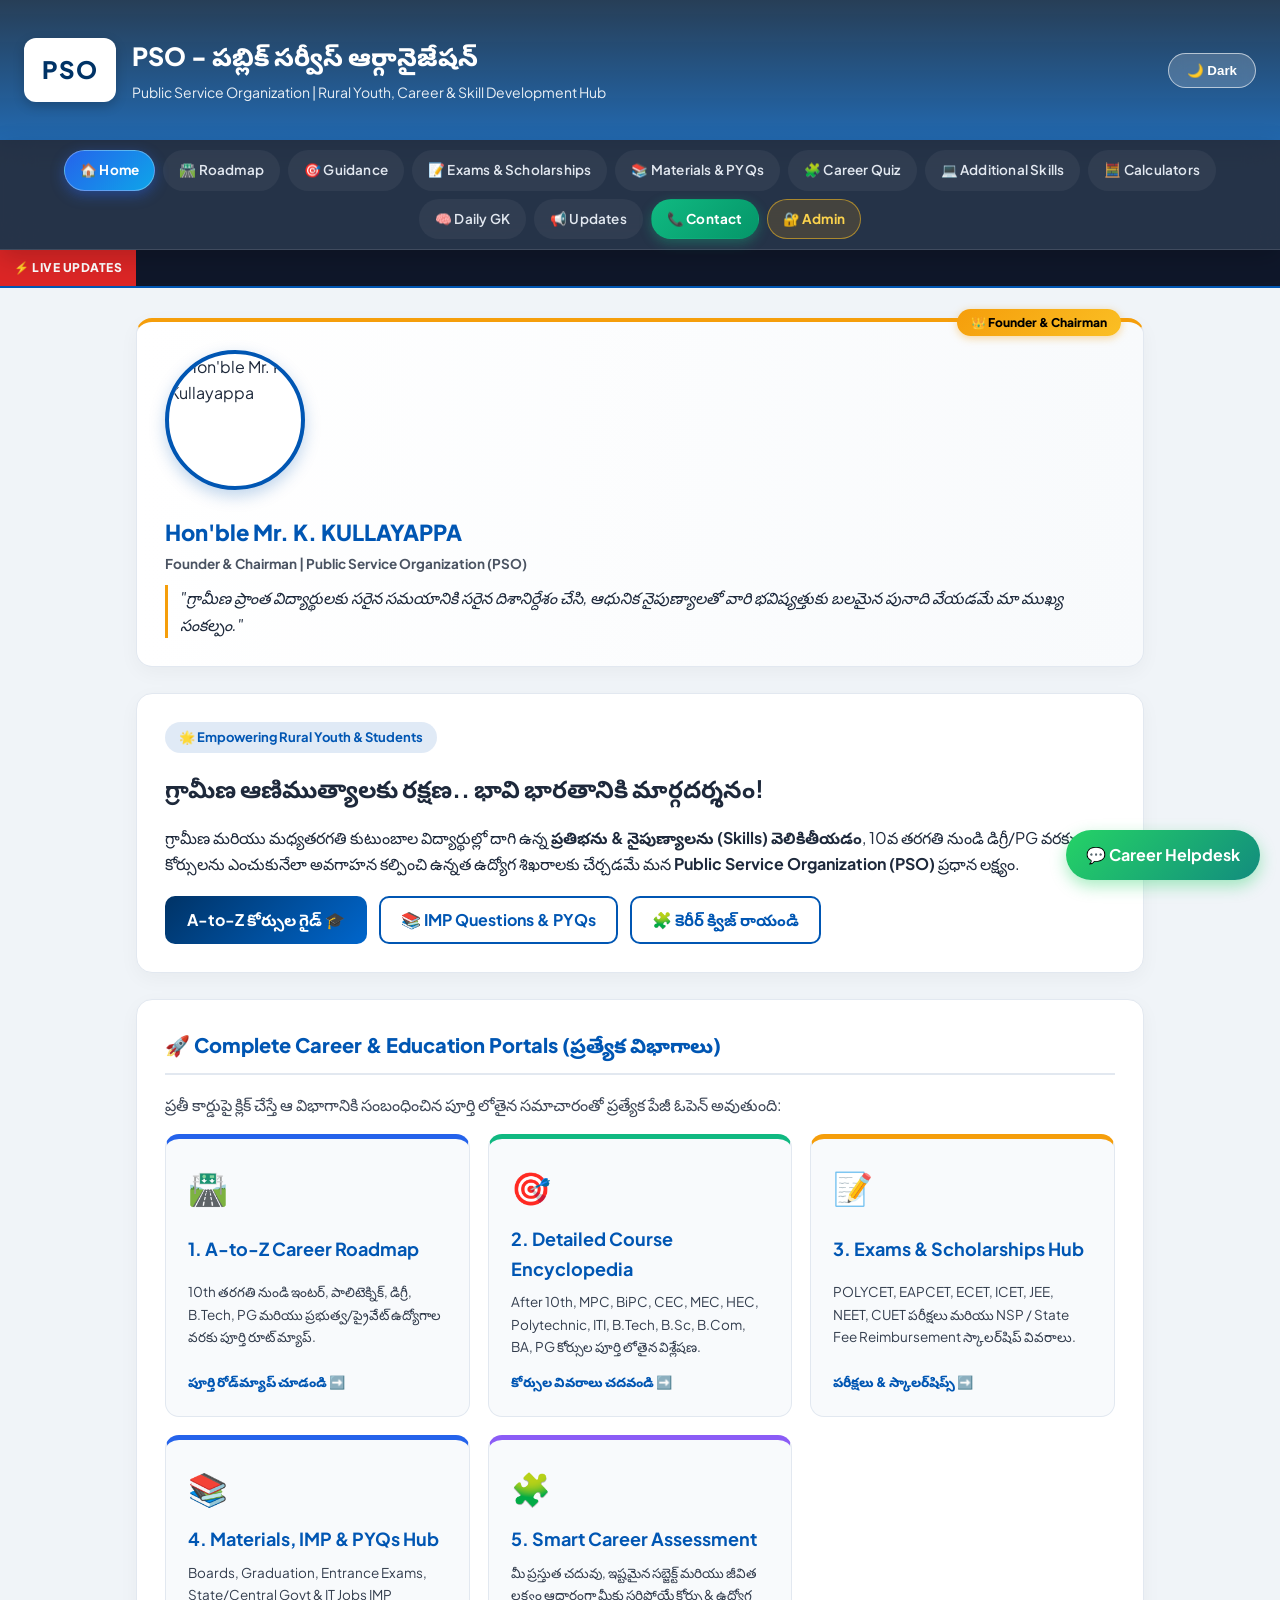
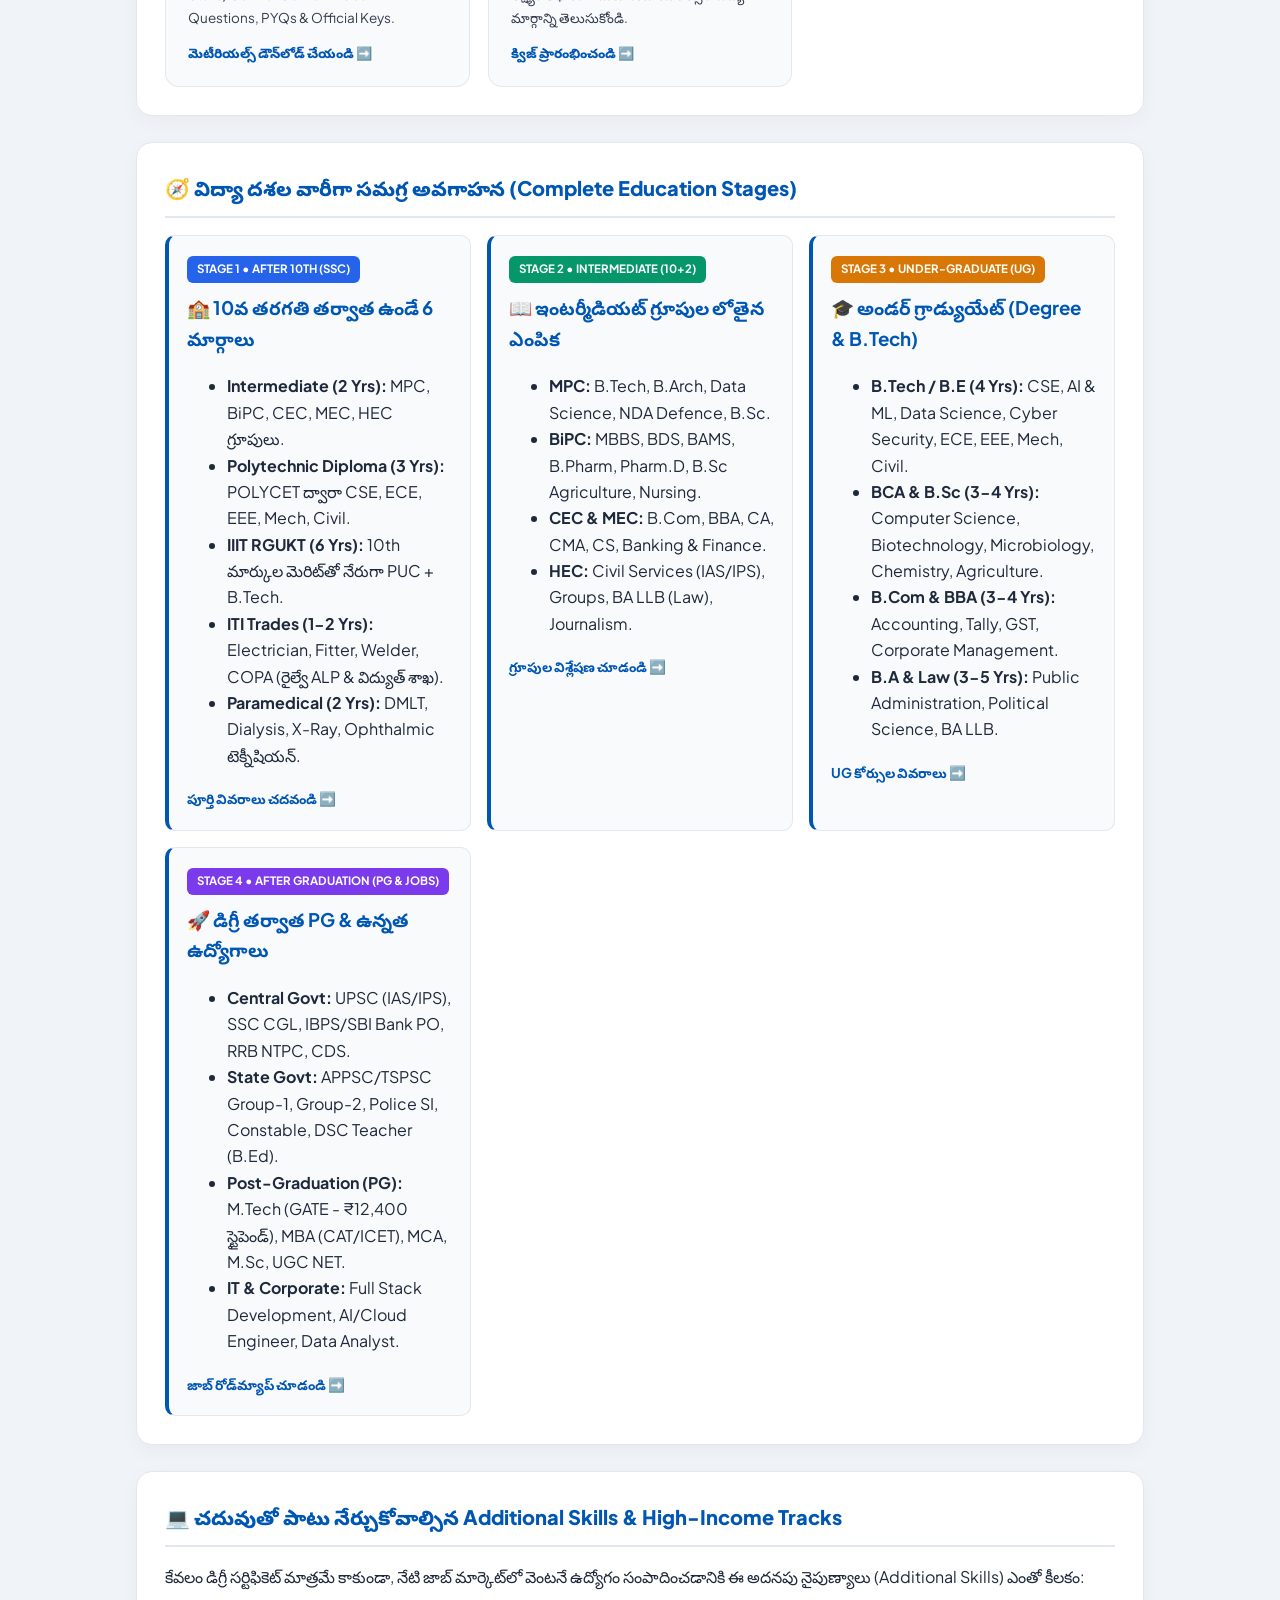
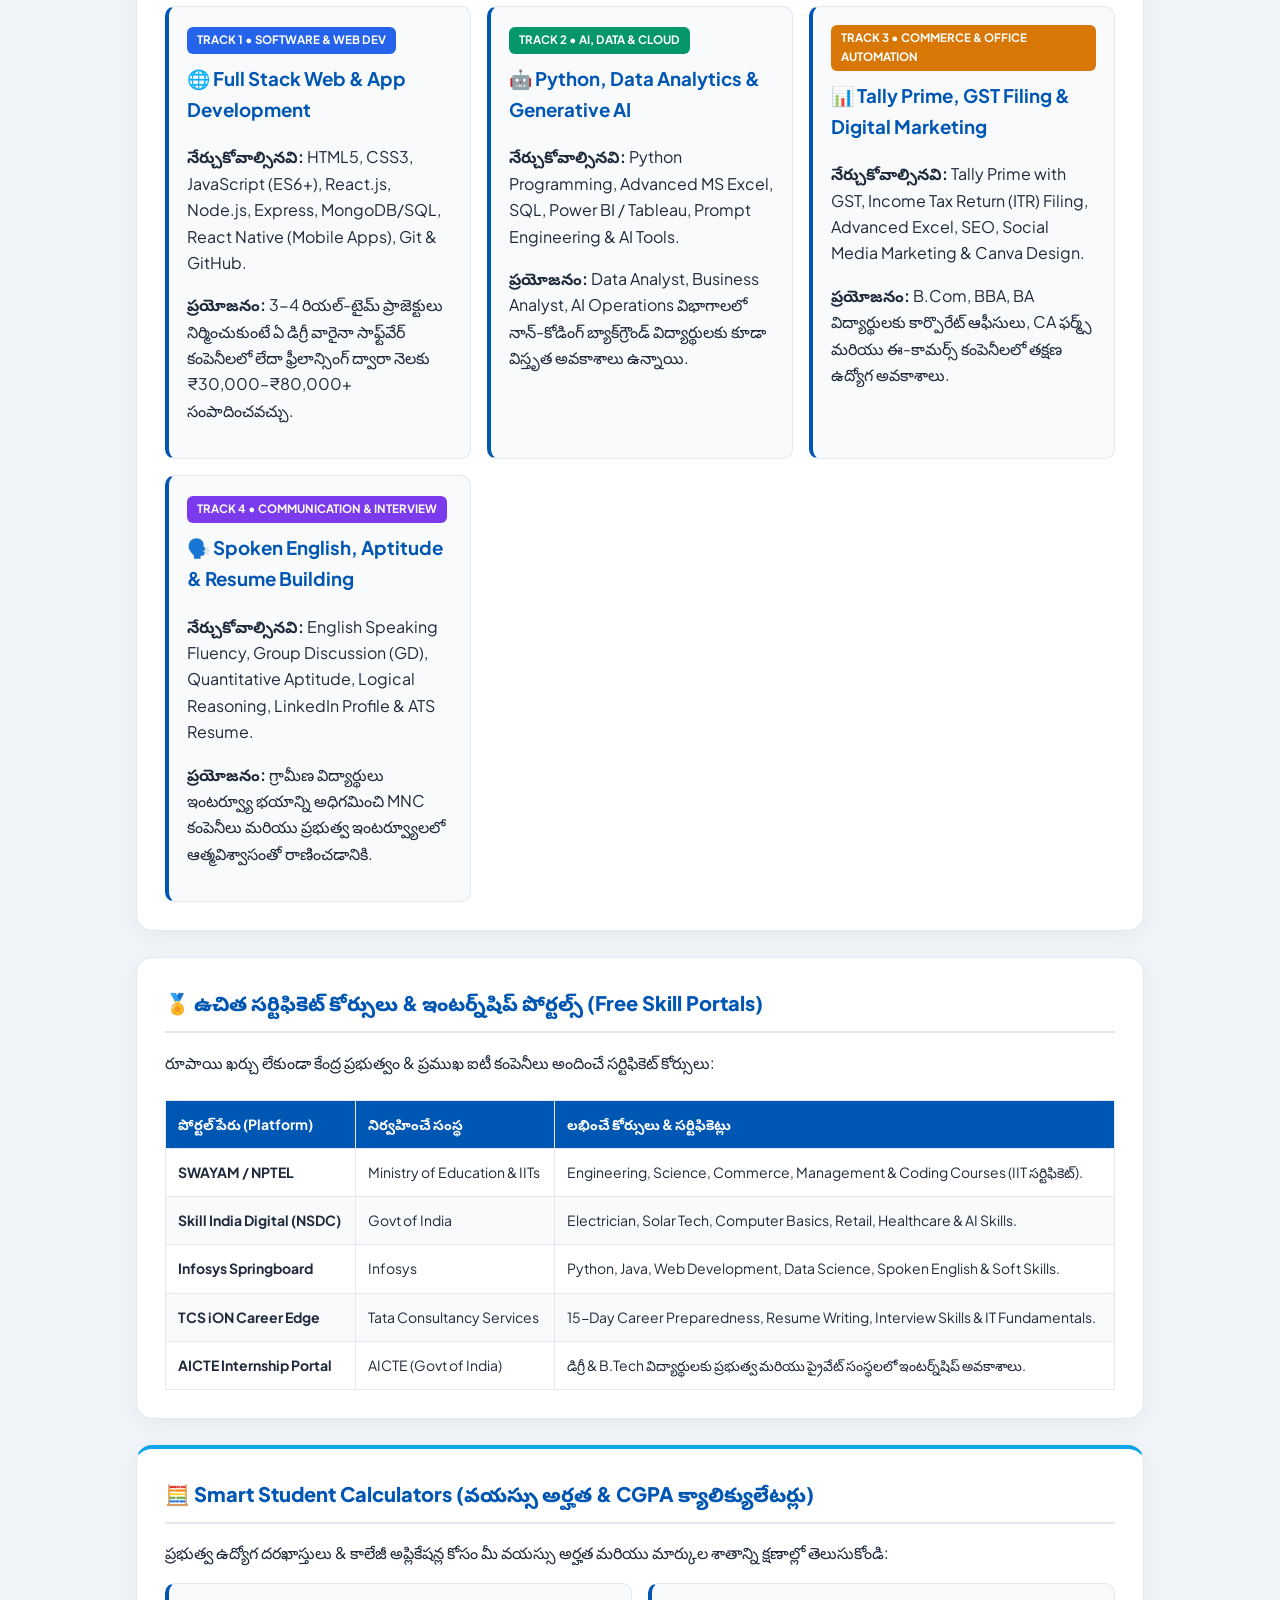
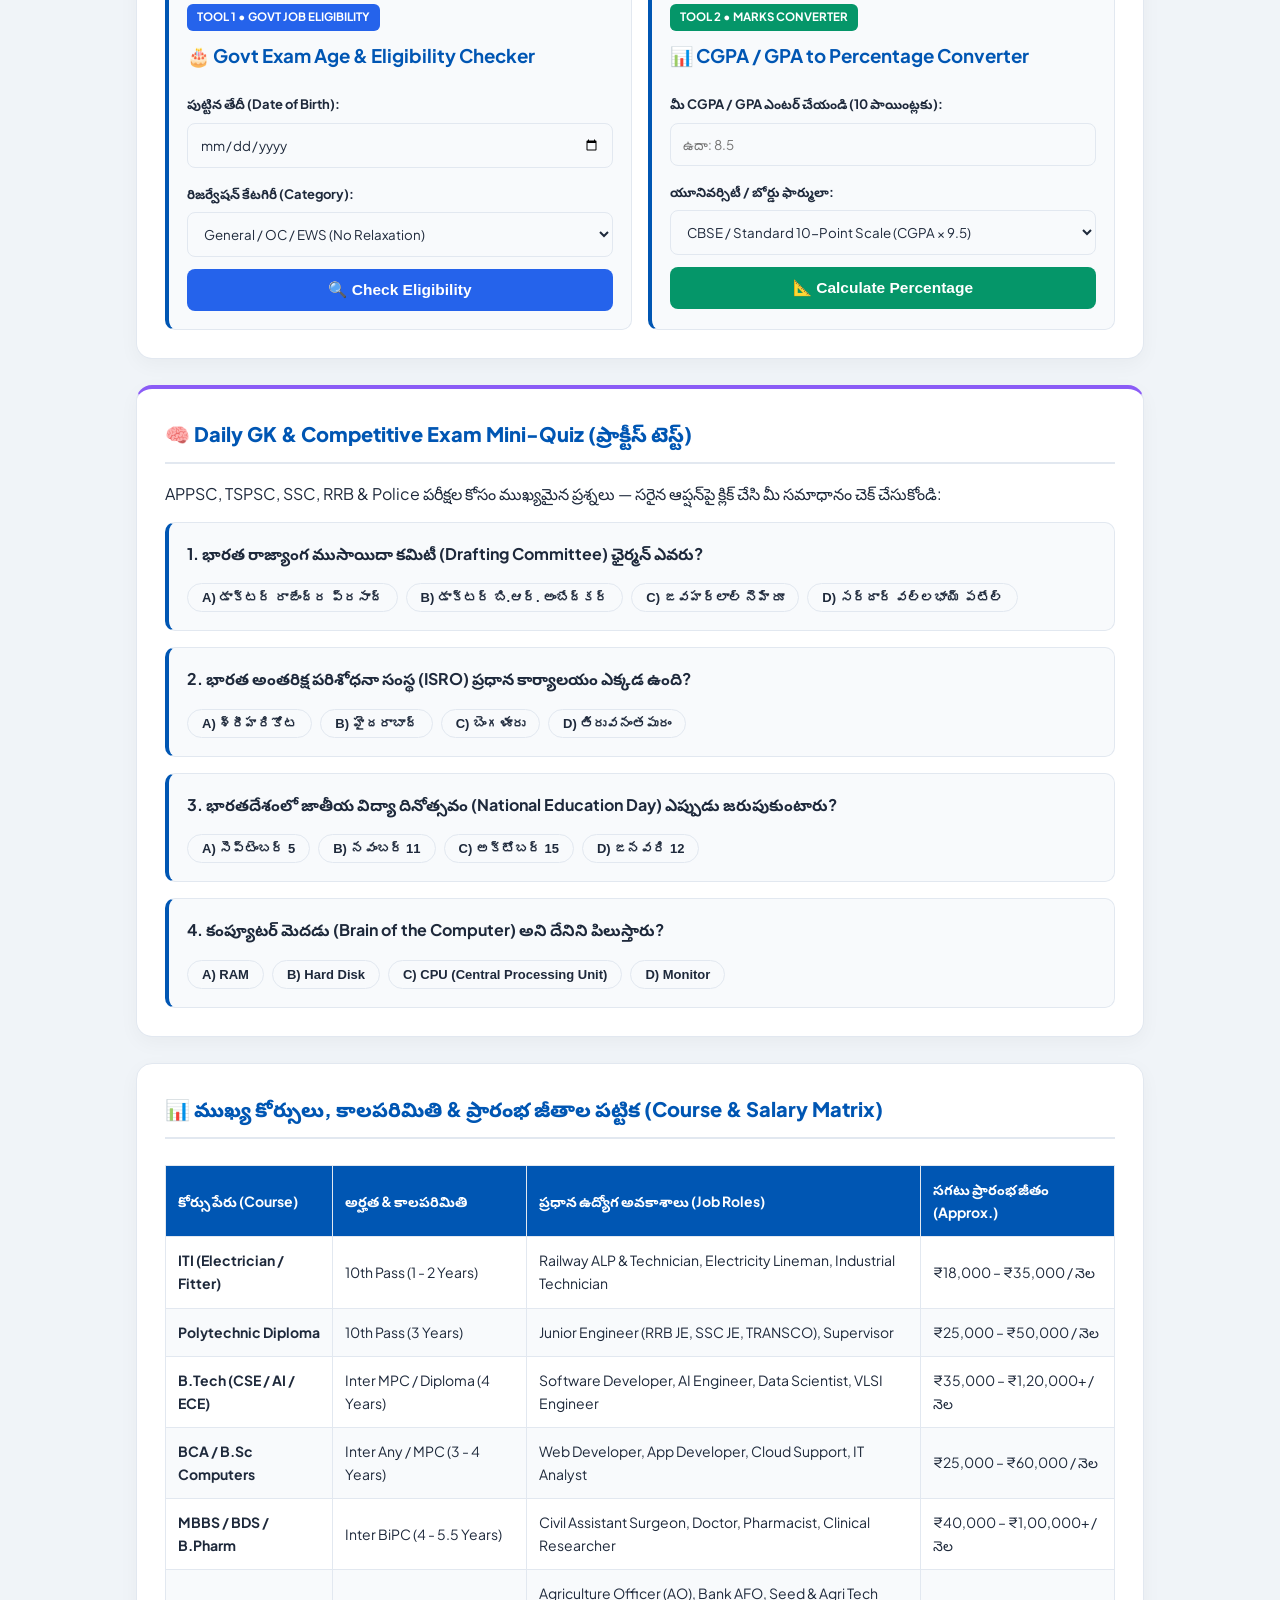
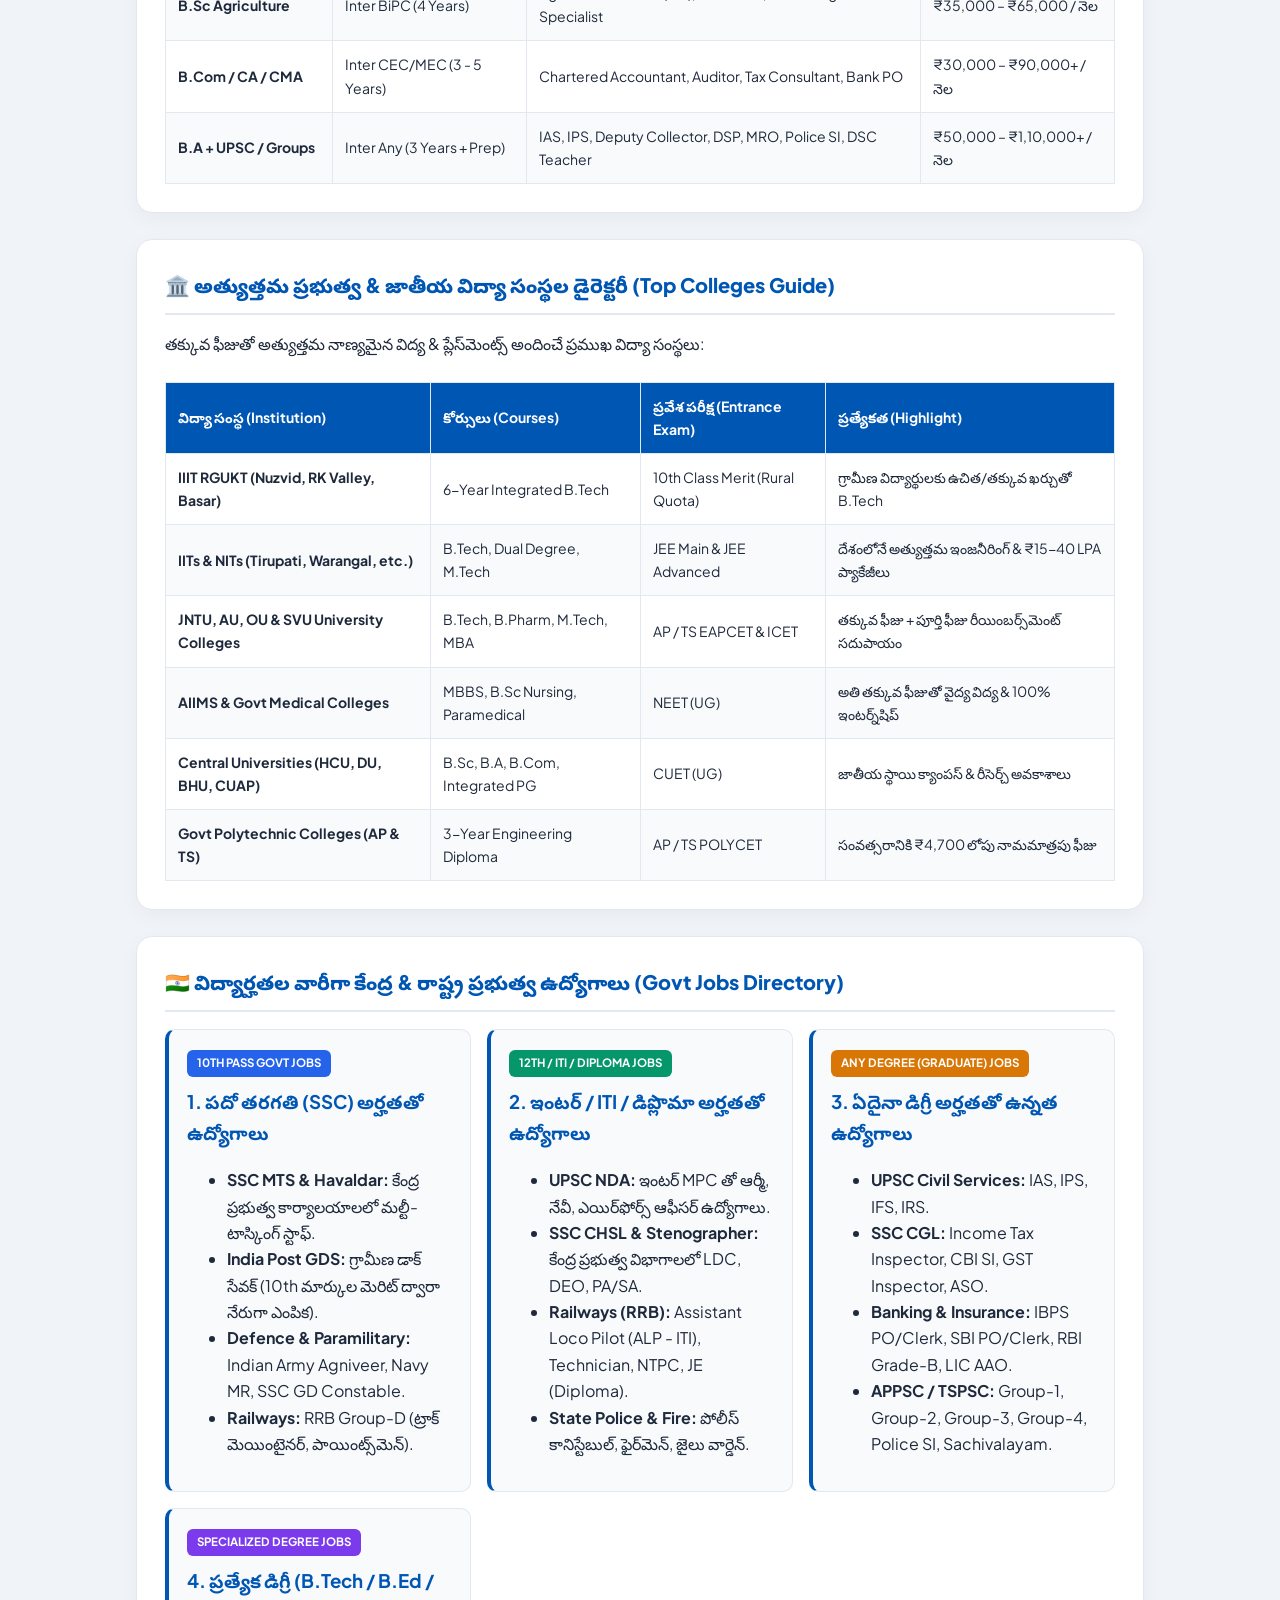
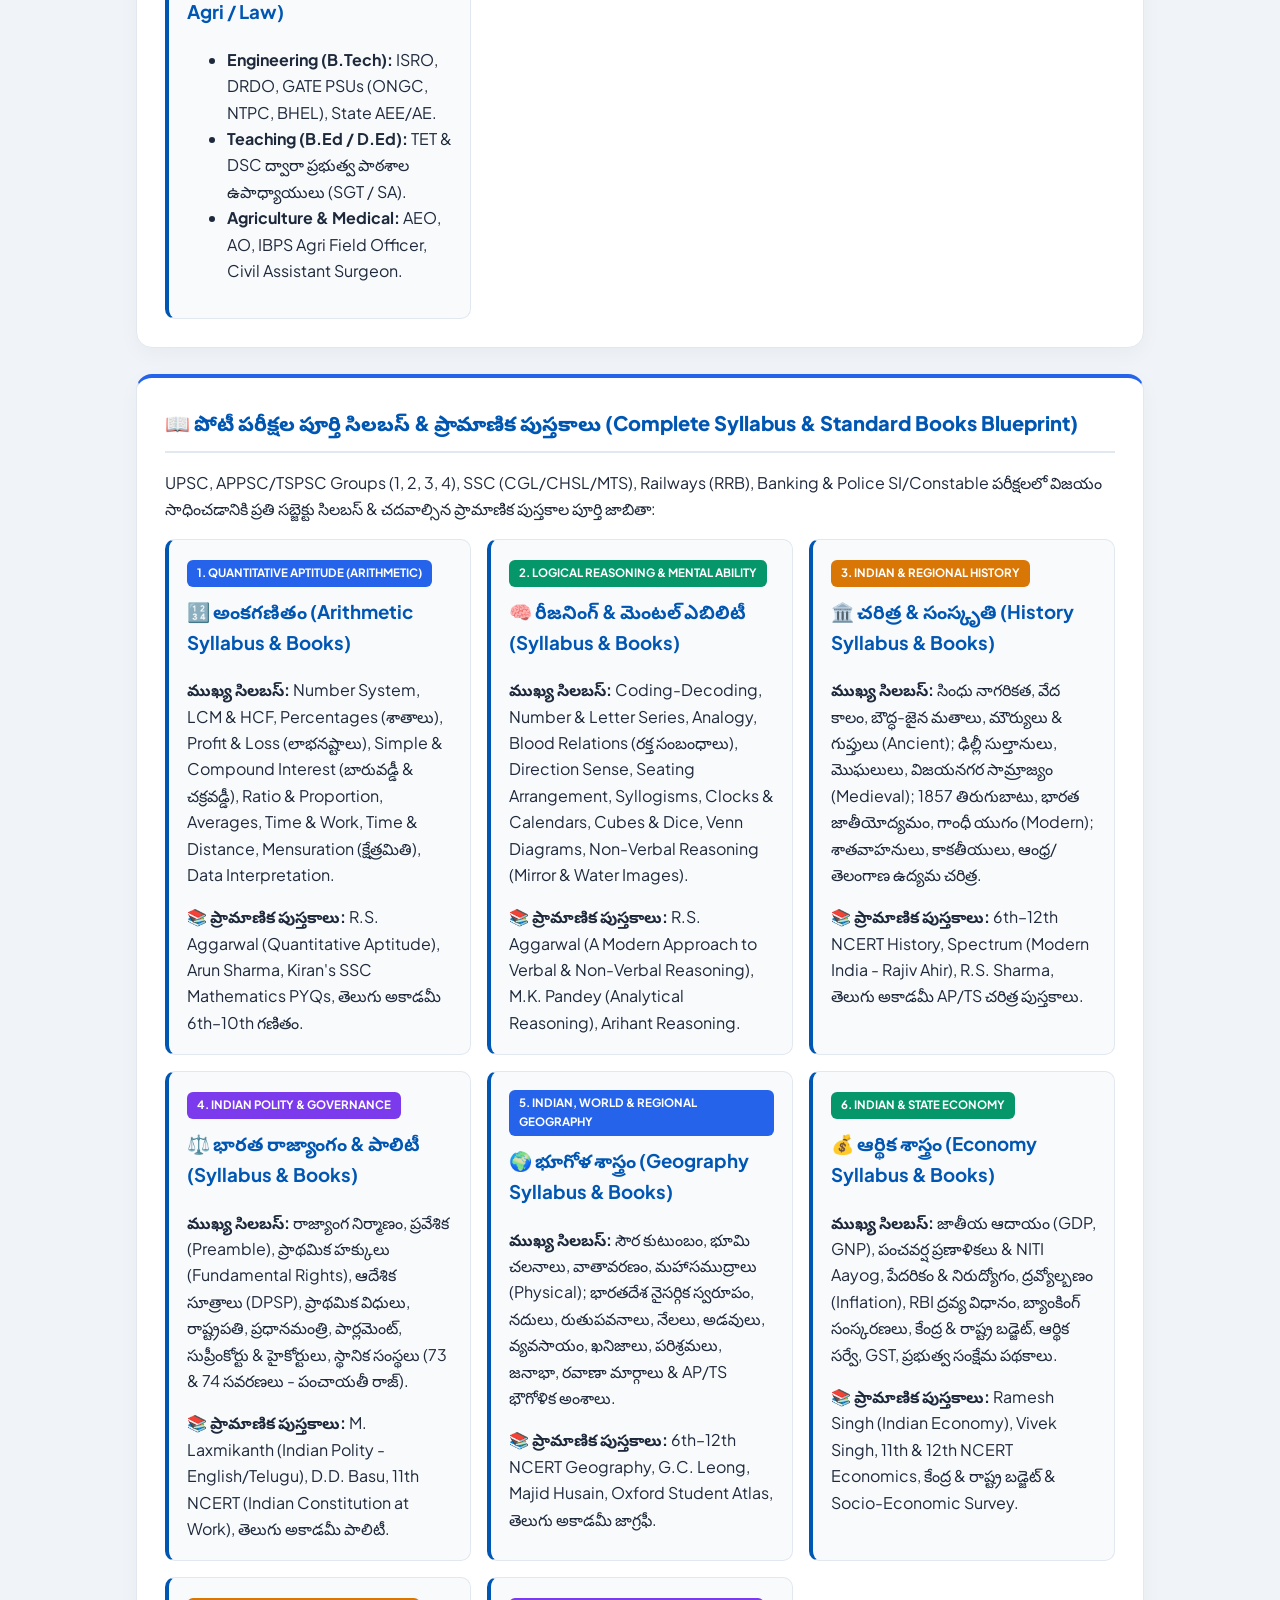
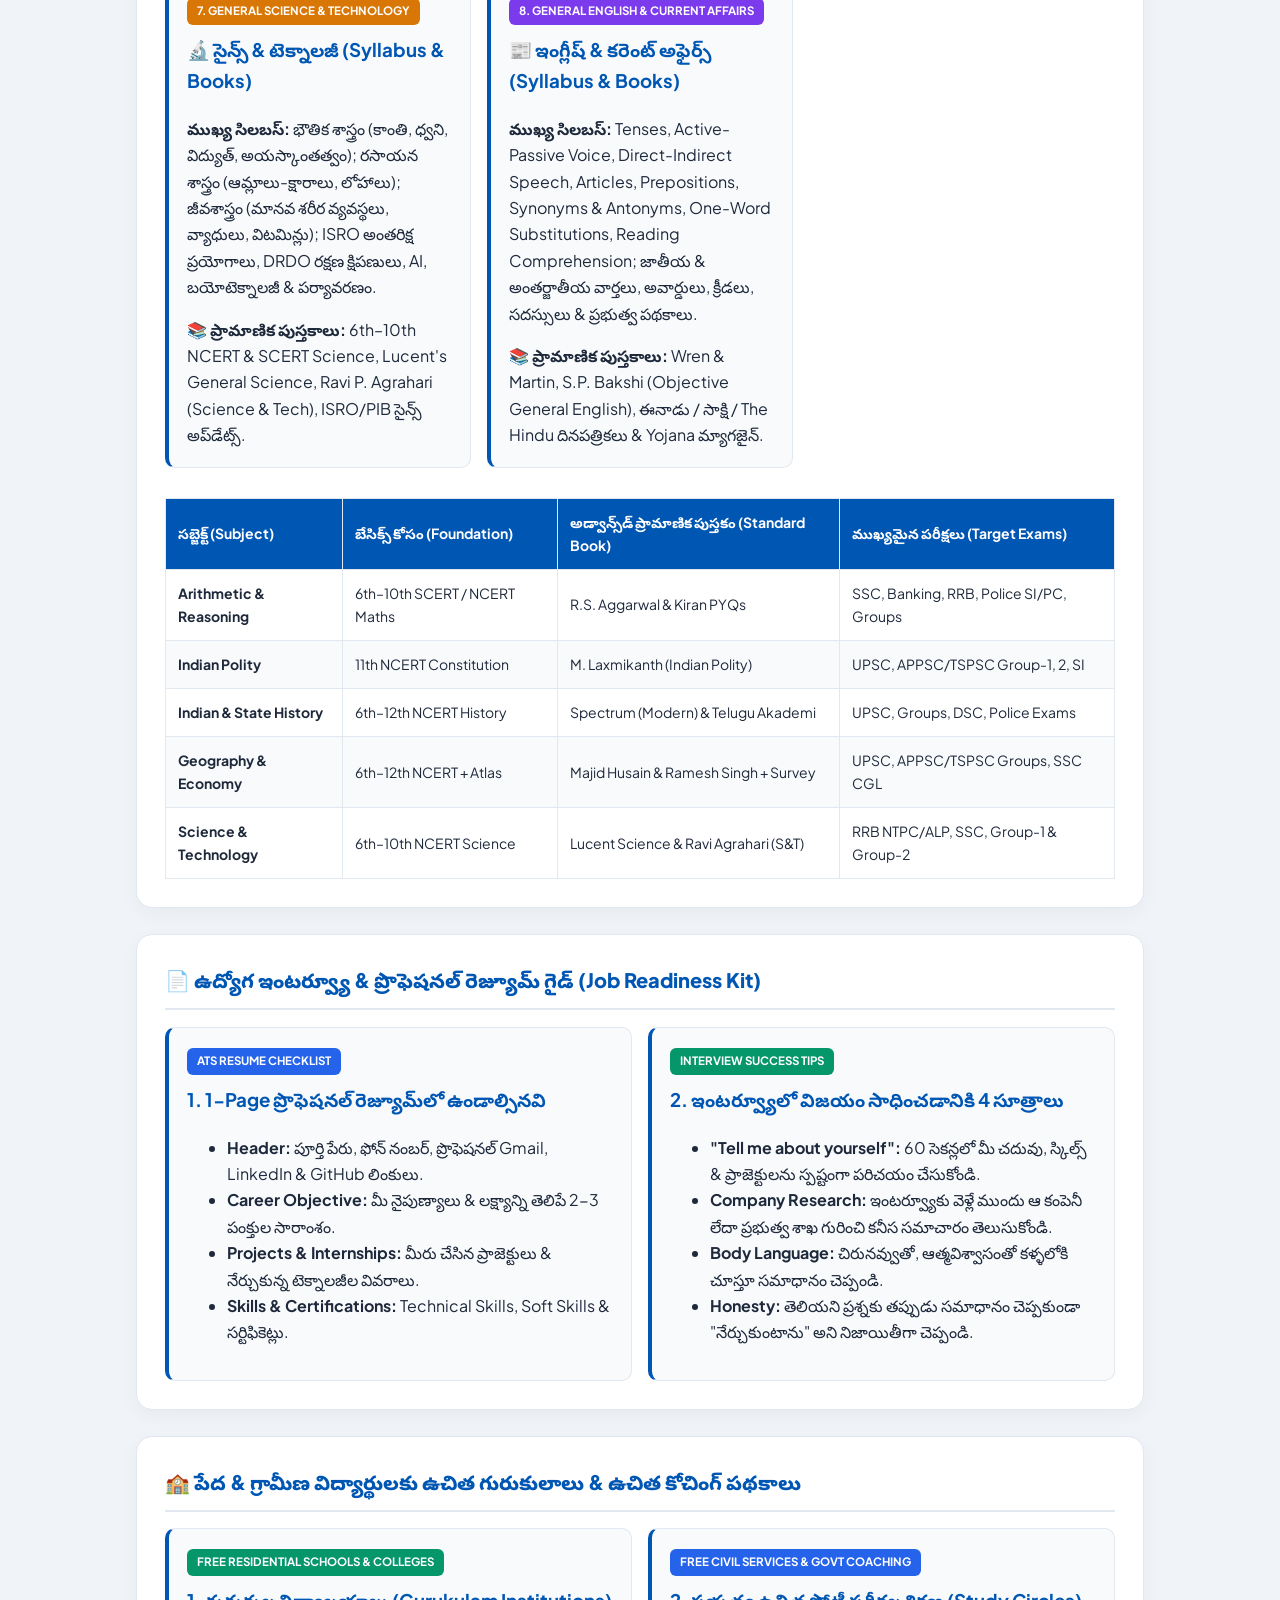
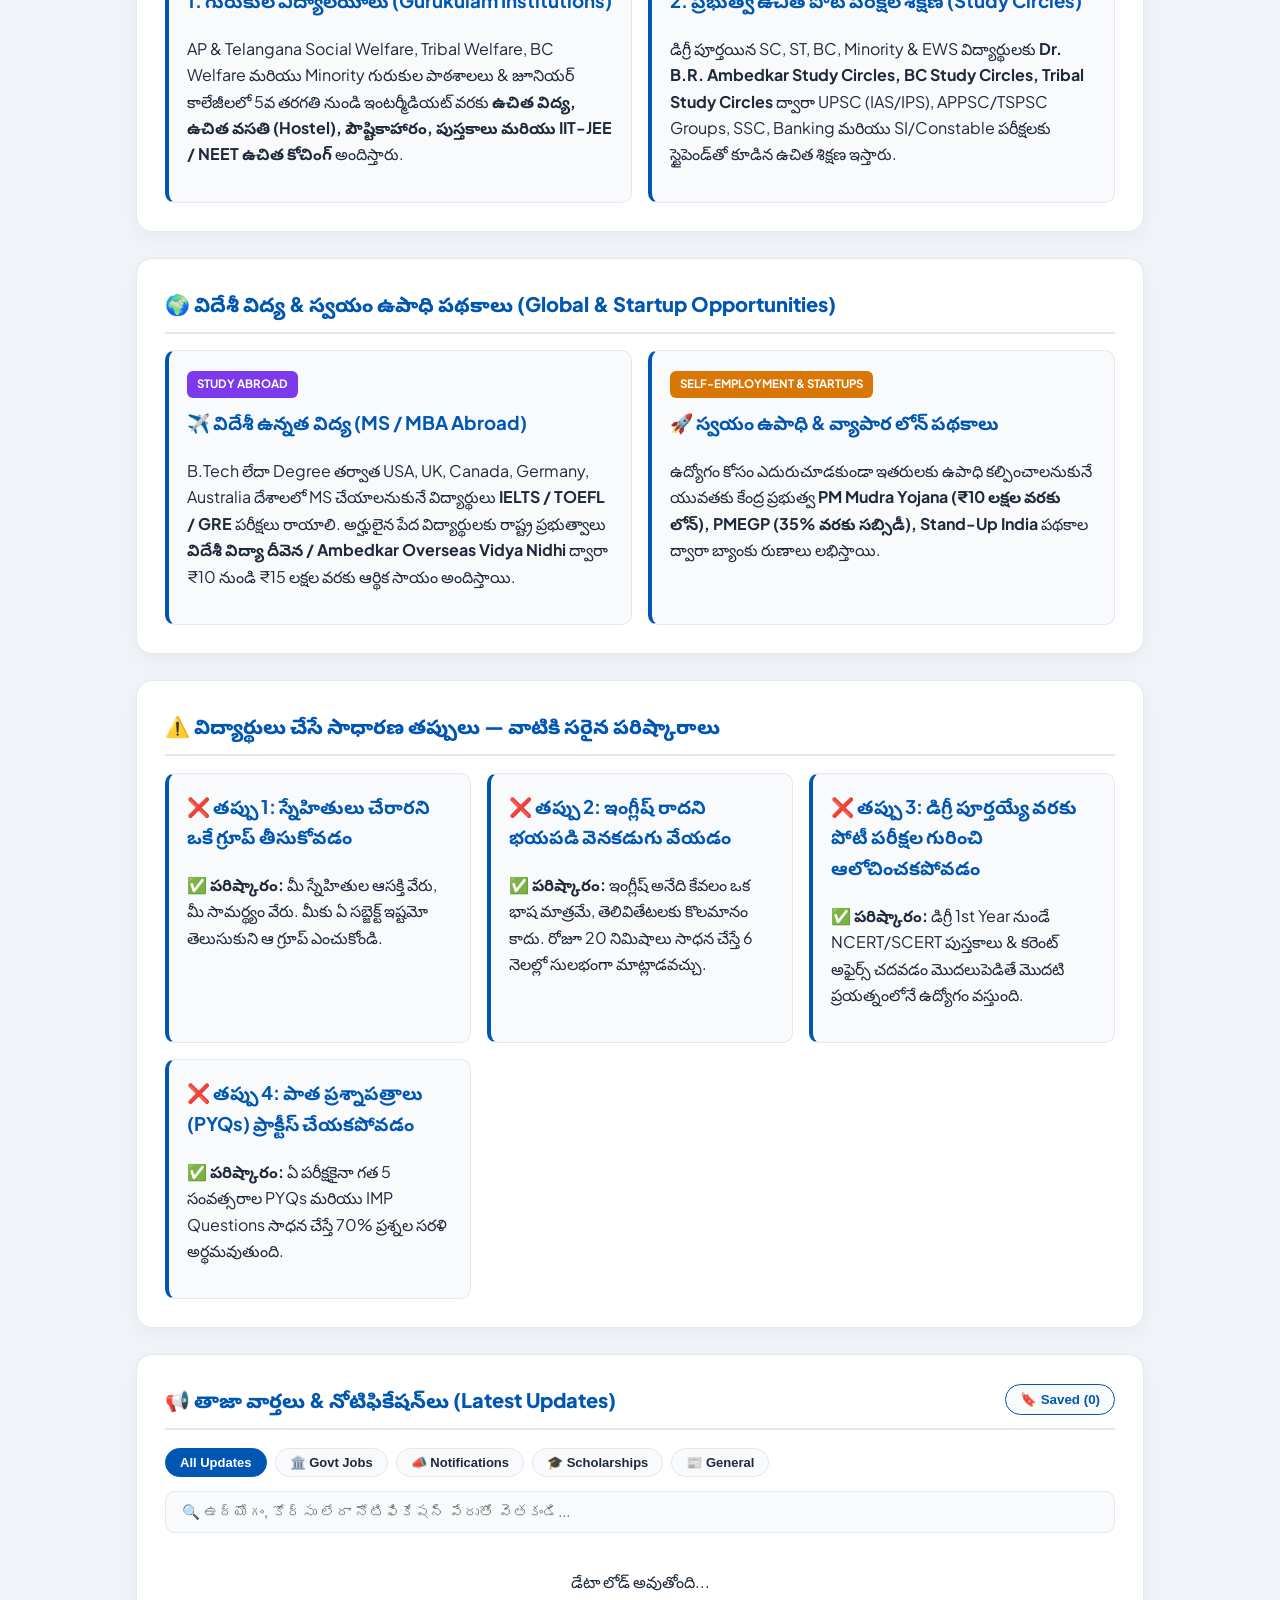
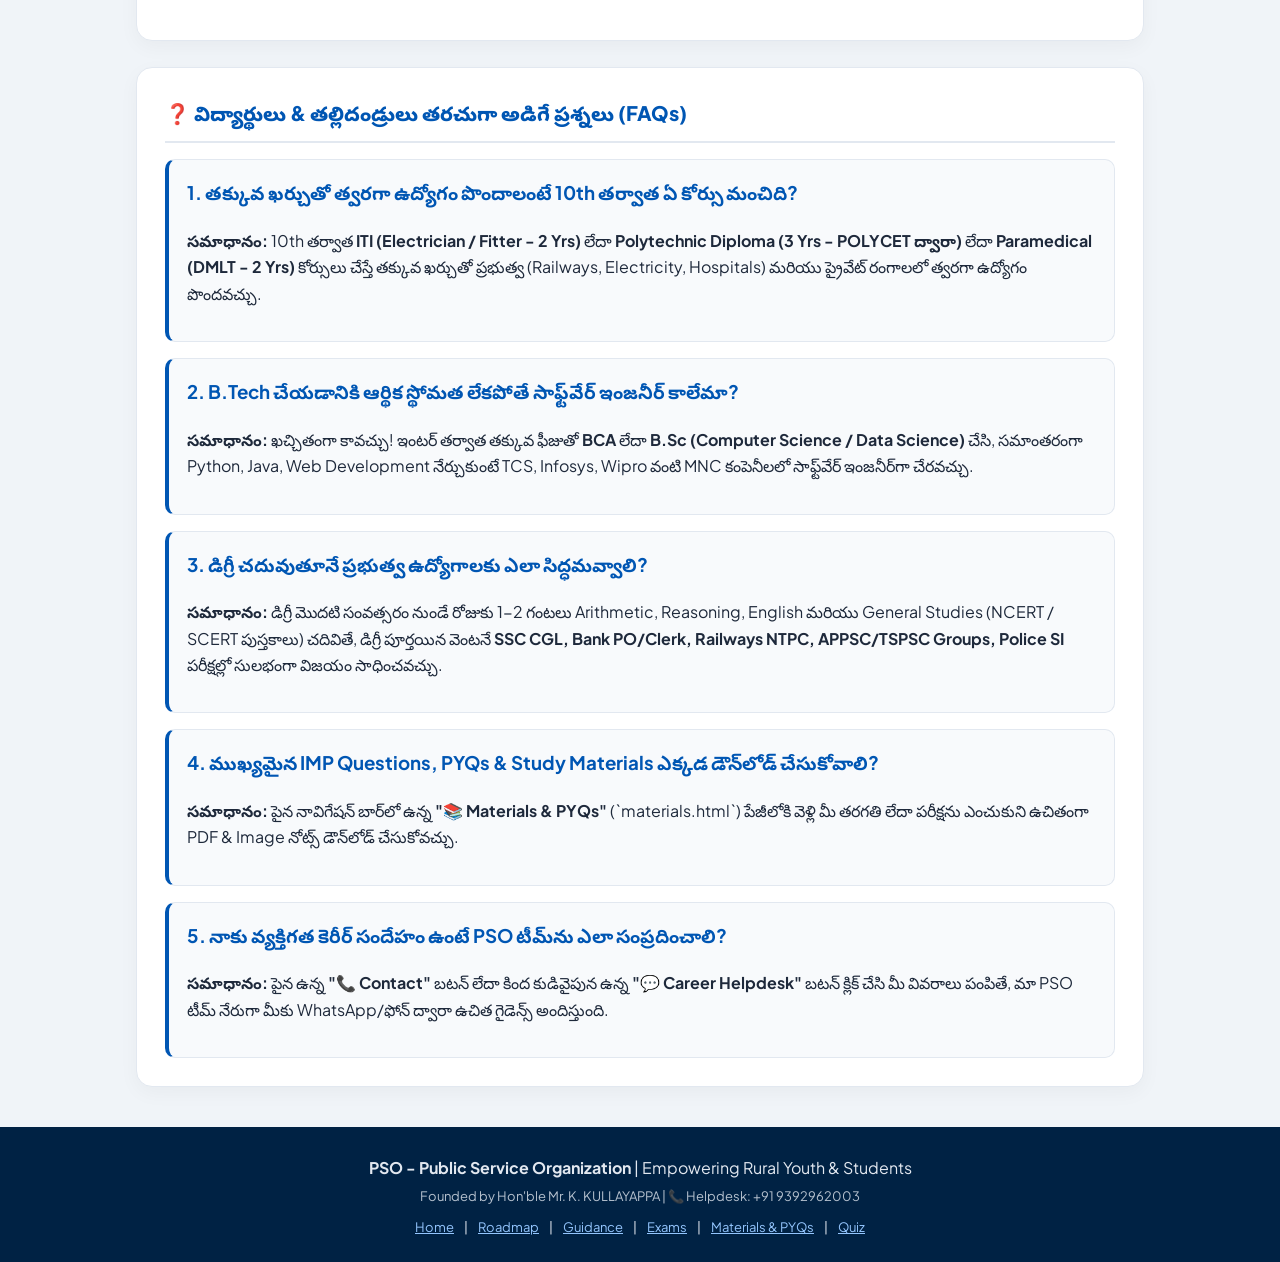
==== commit 9fc586dc: "Update competitive exams resources section Replaced the section for standard books with a new sectio" ====
--- a/index.html
+++ b/index.html
@@ -528,32 +528,127 @@
             </div>
         </section>
 
-        <!-- 12. STANDARD BOOKS & RESOURCES FOR COMPETITIVE EXAMS -->
-        <section class="card">
-            <h2 class="card-title">📖 పోటీ పరీక్షలకు చదవాల్సిన ప్రామాణిక పుస్తకాలు (Standard Books Blueprint)</h2>
-            <div class="flow-grid-4">
-                <div class="flow-subcard">
-                    <h4>🔢 Arithmetic & Reasoning</h4>
-                    <p>R.S. Aggarwal</p>
-                    <small>Quantitative Aptitude & Verbal/Non-Verbal Reasoning (SSC, Bank, SI, Groups).</small>
-                </div>
-                <div class="flow-subcard">
-                    <h4>🏛️ Indian Polity</h4>
-                    <p>M. Laxmikanth</p>
-                    <small>భారత రాజ్యాంగం & పరిపాలన (UPSC & APPSC/TSPSC Group-1, Group-2 కు బైబిల్ లాంటిది).</small>
-                </div>
-                <div class="flow-subcard">
-                    <h4>🌍 General Knowledge</h4>
-                    <p>Lucent's GK & NCERT</p>
-                    <small>6th నుండి 12th వరకు SCERT/NCERT పుస్తకాలు + Lucent General Knowledge.</small>
-                </div>
-                <div class="flow-subcard">
-                    <h4>📰 Current Affairs</h4>
-                    <p>Daily Newspaper</p>
-                    <small>ఈనాడు / సాక్షి / The Hindu మరియు ప్రతీ నెల యోజన (Yojana) & కరెంట్ అఫైర్స్ మ్యాగజైన్.</small>
-                </div>
-            </div>
-        </section>
+            <!-- 12. COMPLETE COMPETITIVE EXAMS SYLLABUS & STANDARD BOOKS BLUEPRINT -->
+        <section id="standard-books" class="card" style="border-top: 4px solid #2563eb;">
+            <h2 class="card-title">📖 పోటీ పరీక్షల పూర్తి సిలబస్ & ప్రామాణిక పుస్తకాలు (Complete Syllabus & Standard Books Blueprint)</h2>
+            <p style="margin-bottom: 16px;">UPSC, APPSC/TSPSC Groups (1, 2, 3, 4), SSC (CGL/CHSL/MTS), Railways (RRB), Banking & Police SI/Constable పరీక్షలలో విజయం సాధించడానికి ప్రతి సబ్జెక్టు సిలబస్ & చదవాల్సిన ప్రామాణిక పుస్తకాల పూర్తి జాబితా:</p>
+
+            <!-- 8 Subject Detailed Cards -->
+            <div class="bilingual-grid" style="margin-bottom: 20px;">
+                
+                <!-- 1. Arithmetic -->
+                <div class="deep-detail-box" style="margin-bottom:0;">
+                    <span class="stream-badge btech-badge">1. QUANTITATIVE APTITUDE (ARITHMETIC)</span>
+                    <h3>🔢 అంకగణితం (Arithmetic Syllabus & Books)</h3>
+                    <p><strong>ముఖ్య సిలబస్:</strong> Number System, LCM & HCF, Percentages (శాతాలు), Profit & Loss (లాభనష్టాలు), Simple & Compound Interest (బారువడ్డీ & చక్రవడ్డీ), Ratio & Proportion, Averages, Time & Work, Time & Distance, Mensuration (క్షేత్రమితి), Data Interpretation.</p>
+                    <p style="margin-bottom:0;"><strong>📚 ప్రామాణిక పుస్తకాలు:</strong> R.S. Aggarwal (Quantitative Aptitude), Arun Sharma, Kiran's SSC Mathematics PYQs, తెలుగు అకాడమీ 6th–10th గణితం.</p>
+                </div>
+
+                <!-- 2. Reasoning -->
+                <div class="deep-detail-box" style="margin-bottom:0;">
+                    <span class="stream-badge bsc-badge">2. LOGICAL REASONING & MENTAL ABILITY</span>
+                    <h3>🧠 రీజనింగ్ & మెంటల్ ఎబిలిటీ (Syllabus & Books)</h3>
+                    <p><strong>ముఖ్య సిలబస్:</strong> Coding-Decoding, Number & Letter Series, Analogy, Blood Relations (రక్త సంబంధాలు), Direction Sense, Seating Arrangement, Syllogisms, Clocks & Calendars, Cubes & Dice, Venn Diagrams, Non-Verbal Reasoning (Mirror & Water Images).</p>
+                    <p style="margin-bottom:0;"><strong>📚 ప్రామాణిక పుస్తకాలు:</strong> R.S. Aggarwal (A Modern Approach to Verbal & Non-Verbal Reasoning), M.K. Pandey (Analytical Reasoning), Arihant Reasoning.</p>
+                </div>
+
+                <!-- 3. History -->
+                <div class="deep-detail-box" style="margin-bottom:0;">
+                    <span class="stream-badge bcom-badge">3. INDIAN & REGIONAL HISTORY</span>
+                    <h3>🏛️ చరిత్ర & సంస్కృతి (History Syllabus & Books)</h3>
+                    <p><strong>ముఖ్య సిలబస్:</strong> సింధు నాగరికత, వేద కాలం, బౌద్ధ-జైన మతాలు, మౌర్యులు & గుప్తులు (Ancient); ఢిల్లీ సుల్తానులు, మొఘలులు, విజయనగర సామ్రాజ్యం (Medieval); 1857 తిరుగుబాటు, భారత జాతీయోద్యమం, గాంధీ యుగం (Modern); శాతవాహనులు, కాకతీయులు, ఆంధ్ర/తెలంగాణ ఉద్యమ చరిత్ర.</p>
+                    <p style="margin-bottom:0;"><strong>📚 ప్రామాణిక పుస్తకాలు:</strong> 6th–12th NCERT History, Spectrum (Modern India - Rajiv Ahir), R.S. Sharma, తెలుగు అకాడమీ AP/TS చరిత్ర పుస్తకాలు.</p>
+                </div>
+
+                <!-- 4. Indian Polity -->
+                <div class="deep-detail-box" style="margin-bottom:0;">
+                    <span class="stream-badge ba-badge">4. INDIAN POLITY & GOVERNANCE</span>
+                    <h3>⚖️ భారత రాజ్యాంగం & పాలిటీ (Syllabus & Books)</h3>
+                    <p><strong>ముఖ్య సిలబస్:</strong> రాజ్యాంగ నిర్మాణం, ప్రవేశిక (Preamble), ప్రాథమిక హక్కులు (Fundamental Rights), ఆదేశిక సూత్రాలు (DPSP), ప్రాథమిక విధులు, రాష్ట్రపతి, ప్రధానమంత్రి, పార్లమెంట్, సుప్రీంకోర్టు & హైకోర్టులు, స్థానిక సంస్థలు (73 & 74 సవరణలు - పంచాయతీ రాజ్).</p>
+                    <p style="margin-bottom:0;"><strong>📚 ప్రామాణిక పుస్తకాలు:</strong> M. Laxmikanth (Indian Polity - English/Telugu), D.D. Basu, 11th NCERT (Indian Constitution at Work), తెలుగు అకాడమీ పాలిటీ.</p>
+                </div>
+
+                <!-- 5. Geography -->
+                <div class="deep-detail-box" style="margin-bottom:0;">
+                    <span class="stream-badge btech-badge">5. INDIAN, WORLD & REGIONAL GEOGRAPHY</span>
+                    <h3>🌍 భూగోళ శాస్త్రం (Geography Syllabus & Books)</h3>
+                    <p><strong>ముఖ్య సిలబస్:</strong> సౌర కుటుంబం, భూమి చలనాలు, వాతావరణం, మహాసముద్రాలు (Physical); భారతదేశ నైసర్గిక స్వరూపం, నదులు, రుతుపవనాలు, నేలలు, అడవులు, వ్యవసాయం, ఖనిజాలు, పరిశ్రమలు, జనాభా, రవాణా మార్గాలు & AP/TS భౌగోళిక అంశాలు.</p>
+                    <p style="margin-bottom:0;"><strong>📚 ప్రామాణిక పుస్తకాలు:</strong> 6th–12th NCERT Geography, G.C. Leong, Majid Husain, Oxford Student Atlas, తెలుగు అకాడమీ జాగ్రఫీ.</p>
+                </div>
+
+                <!-- 6. Economy -->
+                <div class="deep-detail-box" style="margin-bottom:0;">
+                    <span class="stream-badge bsc-badge">6. INDIAN & STATE ECONOMY</span>
+                    <h3>💰 ఆర్థిక శాస్త్రం (Economy Syllabus & Books)</h3>
+                    <p><strong>ముఖ్య సిలబస్:</strong> జాతీయ ఆదాయం (GDP, GNP), పంచవర్ష ప్రణాళికలు & NITI Aayog, పేదరికం & నిరుద్యోగం, ద్రవ్యోల్బణం (Inflation), RBI ద్రవ్య విధానం, బ్యాంకింగ్ సంస్కరణలు, కేంద్ర & రాష్ట్ర బడ్జెట్, ఆర్థిక సర్వే, GST, ప్రభుత్వ సంక్షేమ పథకాలు.</p>
+                    <p style="margin-bottom:0;"><strong>📚 ప్రామాణిక పుస్తకాలు:</strong> Ramesh Singh (Indian Economy), Vivek Singh, 11th & 12th NCERT Economics, కేంద్ర & రాష్ట్ర బడ్జెట్ & Socio-Economic Survey.</p>
+                </div>
+
+                <!-- 7. Science & Technology -->
+                <div class="deep-detail-box" style="margin-bottom:0;">
+                    <span class="stream-badge bcom-badge">7. GENERAL SCIENCE & TECHNOLOGY</span>
+                    <h3>🔬 సైన్స్ & టెక్నాలజీ (Syllabus & Books)</h3>
+                    <p><strong>ముఖ్య సిలబస్:</strong> భౌతిక శాస్త్రం (కాంతి, ధ్వని, విద్యుత్, అయస్కాంతత్వం); రసాయన శాస్త్రం (ఆమ్లాలు-క్షారాలు, లోహాలు); జీవశాస్త్రం (మానవ శరీర వ్యవస్థలు, వ్యాధులు, విటమిన్లు); ISRO అంతరిక్ష ప్రయోగాలు, DRDO రక్షణ క్షిపణులు, AI, బయోటెక్నాలజీ & పర్యావరణం.</p>
+                    <p style="margin-bottom:0;"><strong>📚 ప్రామాణిక పుస్తకాలు:</strong> 6th–10th NCERT & SCERT Science, Lucent's General Science, Ravi P. Agrahari (Science & Tech), ISRO/PIB సైన్స్ అప్‌డేట్స్.</p>
+                </div>
+
+                <!-- 8. English & Current Affairs -->
+                <div class="deep-detail-box" style="margin-bottom:0;">
+                    <span class="stream-badge ba-badge">8. GENERAL ENGLISH & CURRENT AFFAIRS</span>
+                    <h3>📰 ఇంగ్లీష్ & కరెంట్ అఫైర్స్ (Syllabus & Books)</h3>
+                    <p><strong>ముఖ్య సిలబస్:</strong> Tenses, Active-Passive Voice, Direct-Indirect Speech, Articles, Prepositions, Synonyms & Antonyms, One-Word Substitutions, Reading Comprehension; జాతీయ & అంతర్జాతీయ వార్తలు, అవార్డులు, క్రీడలు, సదస్సులు & ప్రభుత్వ పథకాలు.</p>
+                    <p style="margin-bottom:0;"><strong>📚 ప్రామాణిక పుస్తకాలు:</strong> Wren & Martin, S.P. Bakshi (Objective General English), ఈనాడు / సాక్షి / The Hindu దినపత్రికలు & Yojana మ్యాగజైన్.</p>
+                </div>
+
+            </div>
+
+            <!-- Quick Master Reference Table -->
+            <div class="table-responsive">
+                <table class="modern-table">
+                    <thead>
+                        <tr>
+                            <th>సబ్జెక్ట్ (Subject)</th>
+                            <th>బేసిక్స్ కోసం (Foundation)</th>
+                            <th>అడ్వాన్స్‌డ్ ప్రామాణిక పుస్తకం (Standard Book)</th>
+                            <th>ముఖ్యమైన పరీక్షలు (Target Exams)</th>
+                        </tr>
+                    </thead>
+                    <tbody>
+                        <tr>
+                            <td><strong>Arithmetic & Reasoning</strong></td>
+                            <td>6th–10th SCERT / NCERT Maths</td>
+                            <td>R.S. Aggarwal & Kiran PYQs</td>
+                            <td>SSC, Banking, RRB, Police SI/PC, Groups</td>
+                        </tr>
+                        <tr>
+                            <td><strong>Indian Polity</strong></td>
+                            <td>11th NCERT Constitution</td>
+                            <td>M. Laxmikanth (Indian Polity)</td>
+                            <td>UPSC, APPSC/TSPSC Group-1, 2, SI</td>
+                        </tr>
+                        <tr>
+                            <td><strong>Indian & State History</strong></td>
+                            <td>6th–12th NCERT History</td>
+                            <td>Spectrum (Modern) & Telugu Akademi</td>
+                            <td>UPSC, Groups, DSC, Police Exams</td>
+                        </tr>
+                        <tr>
+                            <td><strong>Geography & Economy</strong></td>
+                            <td>6th–12th NCERT + Atlas</td>
+                            <td>Majid Husain & Ramesh Singh + Survey</td>
+                            <td>UPSC, APPSC/TSPSC Groups, SSC CGL</td>
+                        </tr>
+                        <tr>
+                            <td><strong>Science & Technology</strong></td>
+                            <td>6th–10th NCERT Science</td>
+                            <td>Lucent Science & Ravi Agrahari (S&T)</td>
+                            <td>RRB NTPC/ALP, SSC, Group-1 & Group-2</td>
+                        </tr>
+                    </tbody>
+                </table>
+            </div>
+        </section>
+
 
         <!-- 13. RESUME & INTERVIEW READINESS BLUEPRINT -->
         <section class="card">
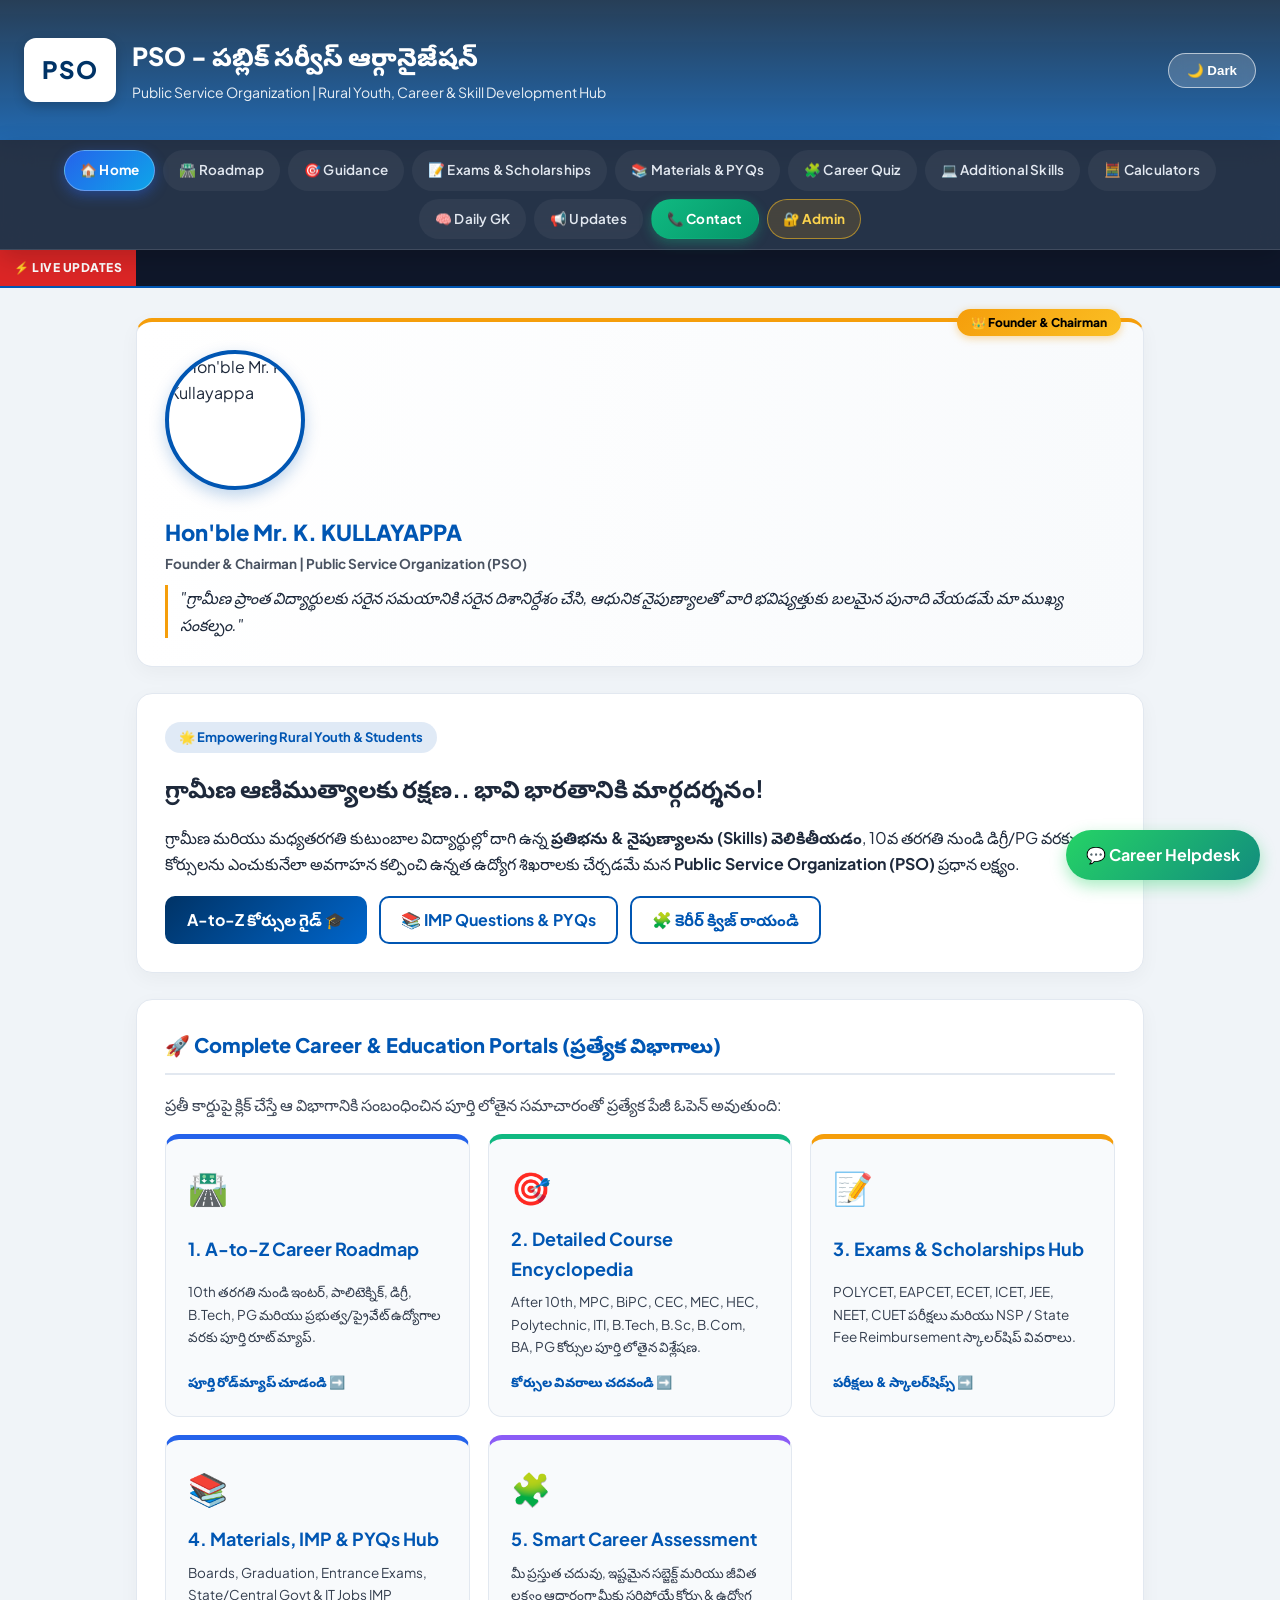
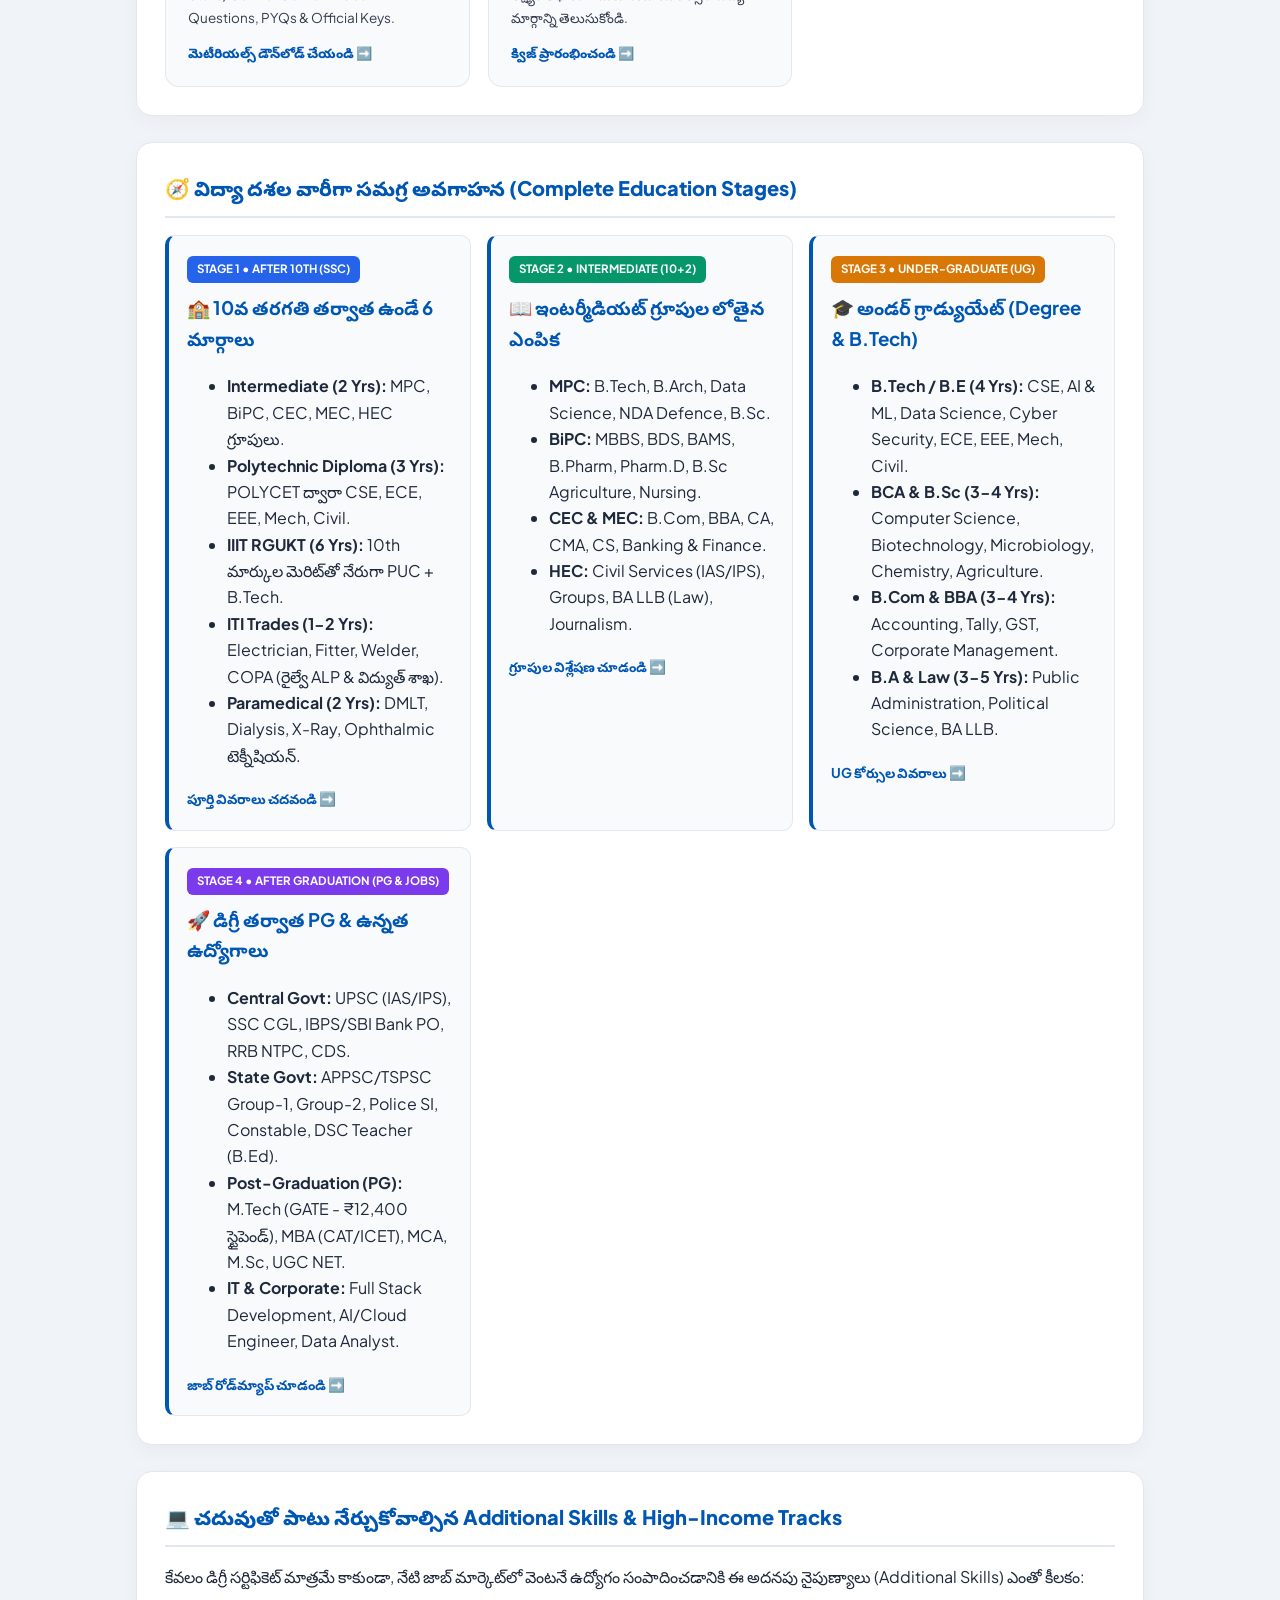
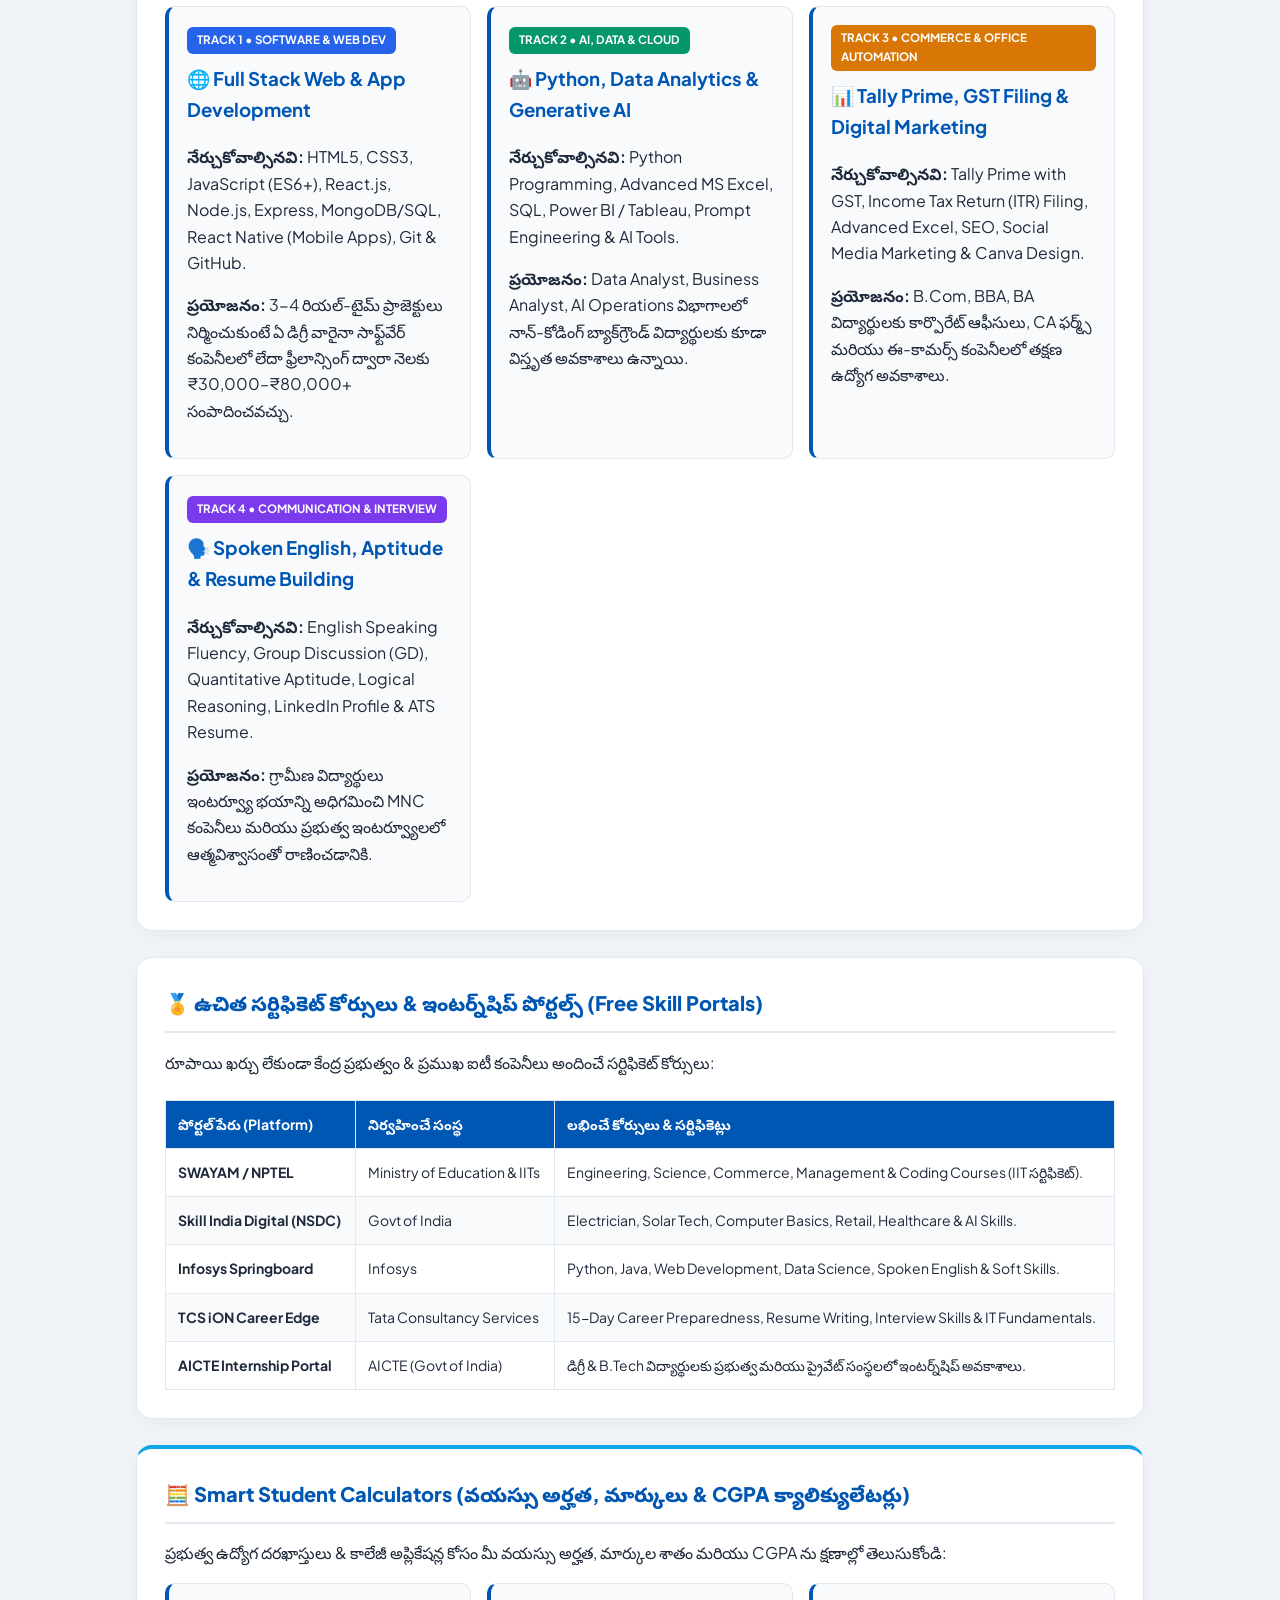
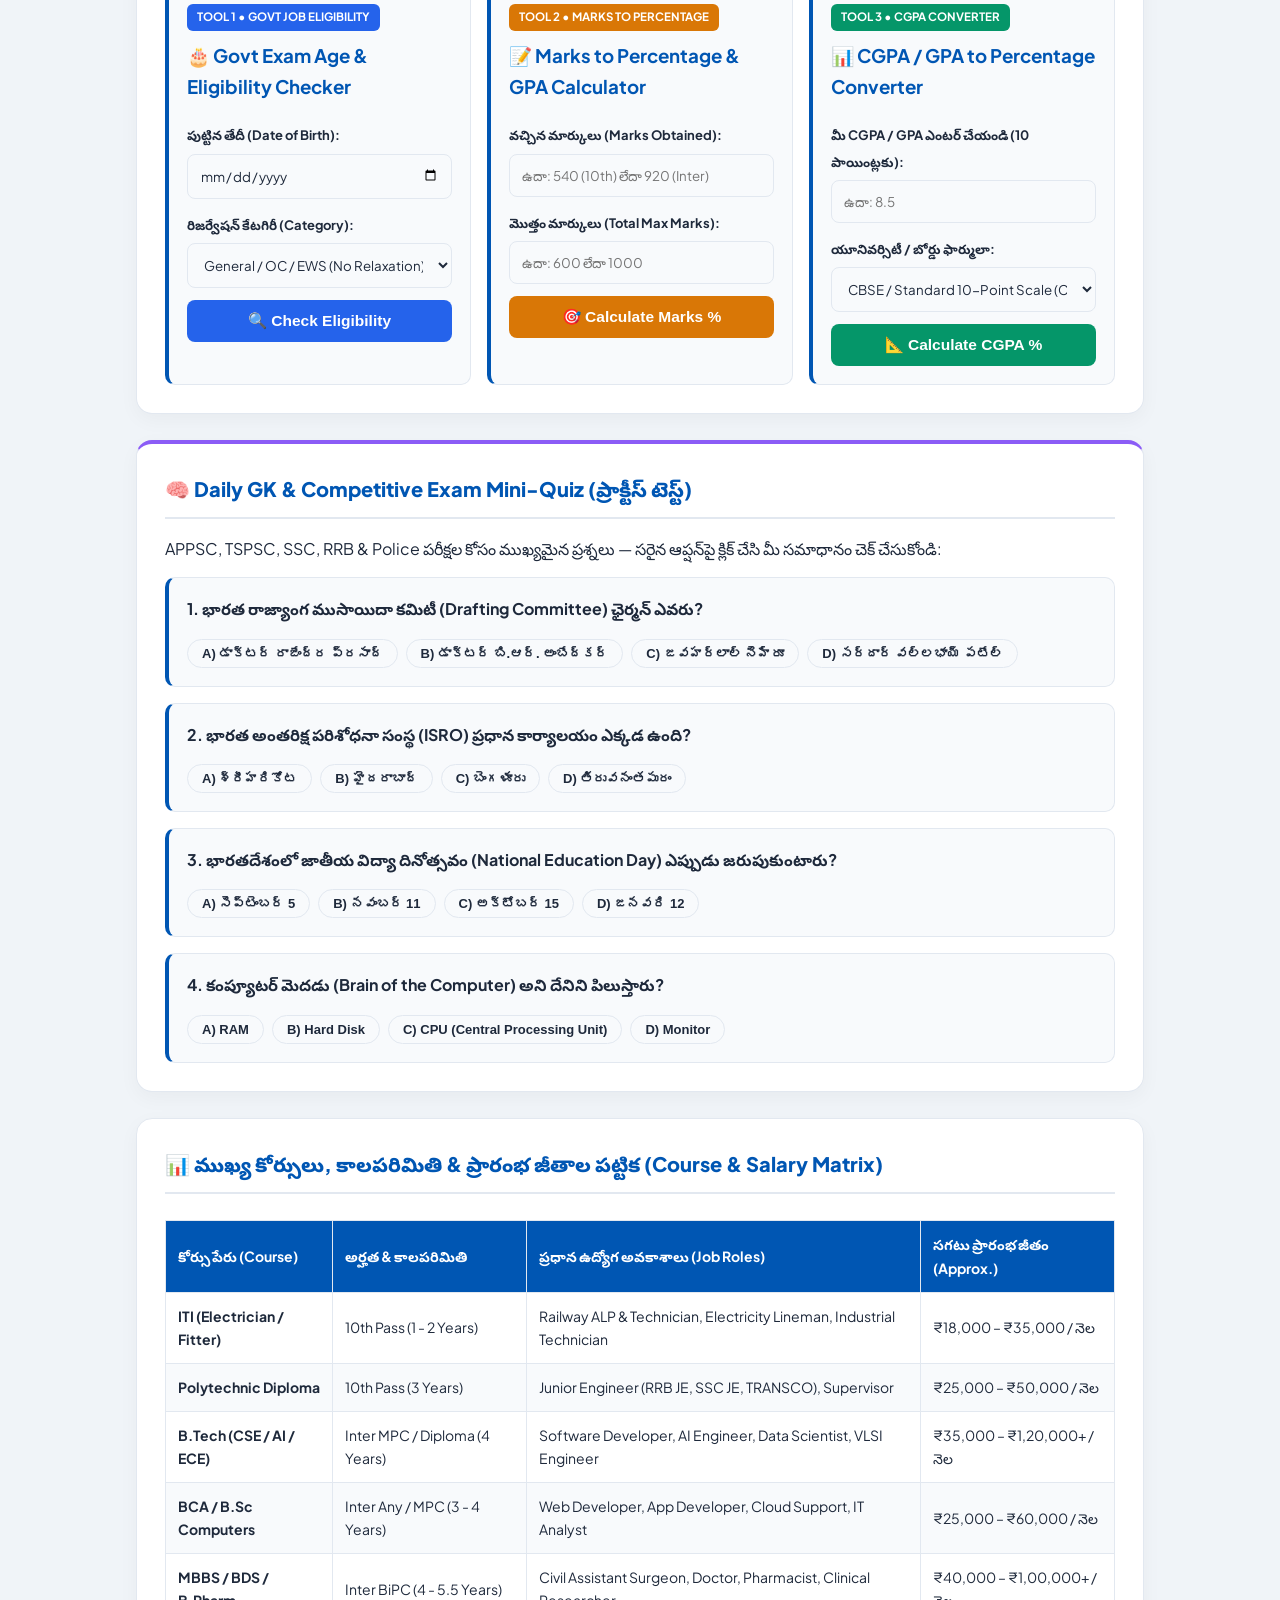
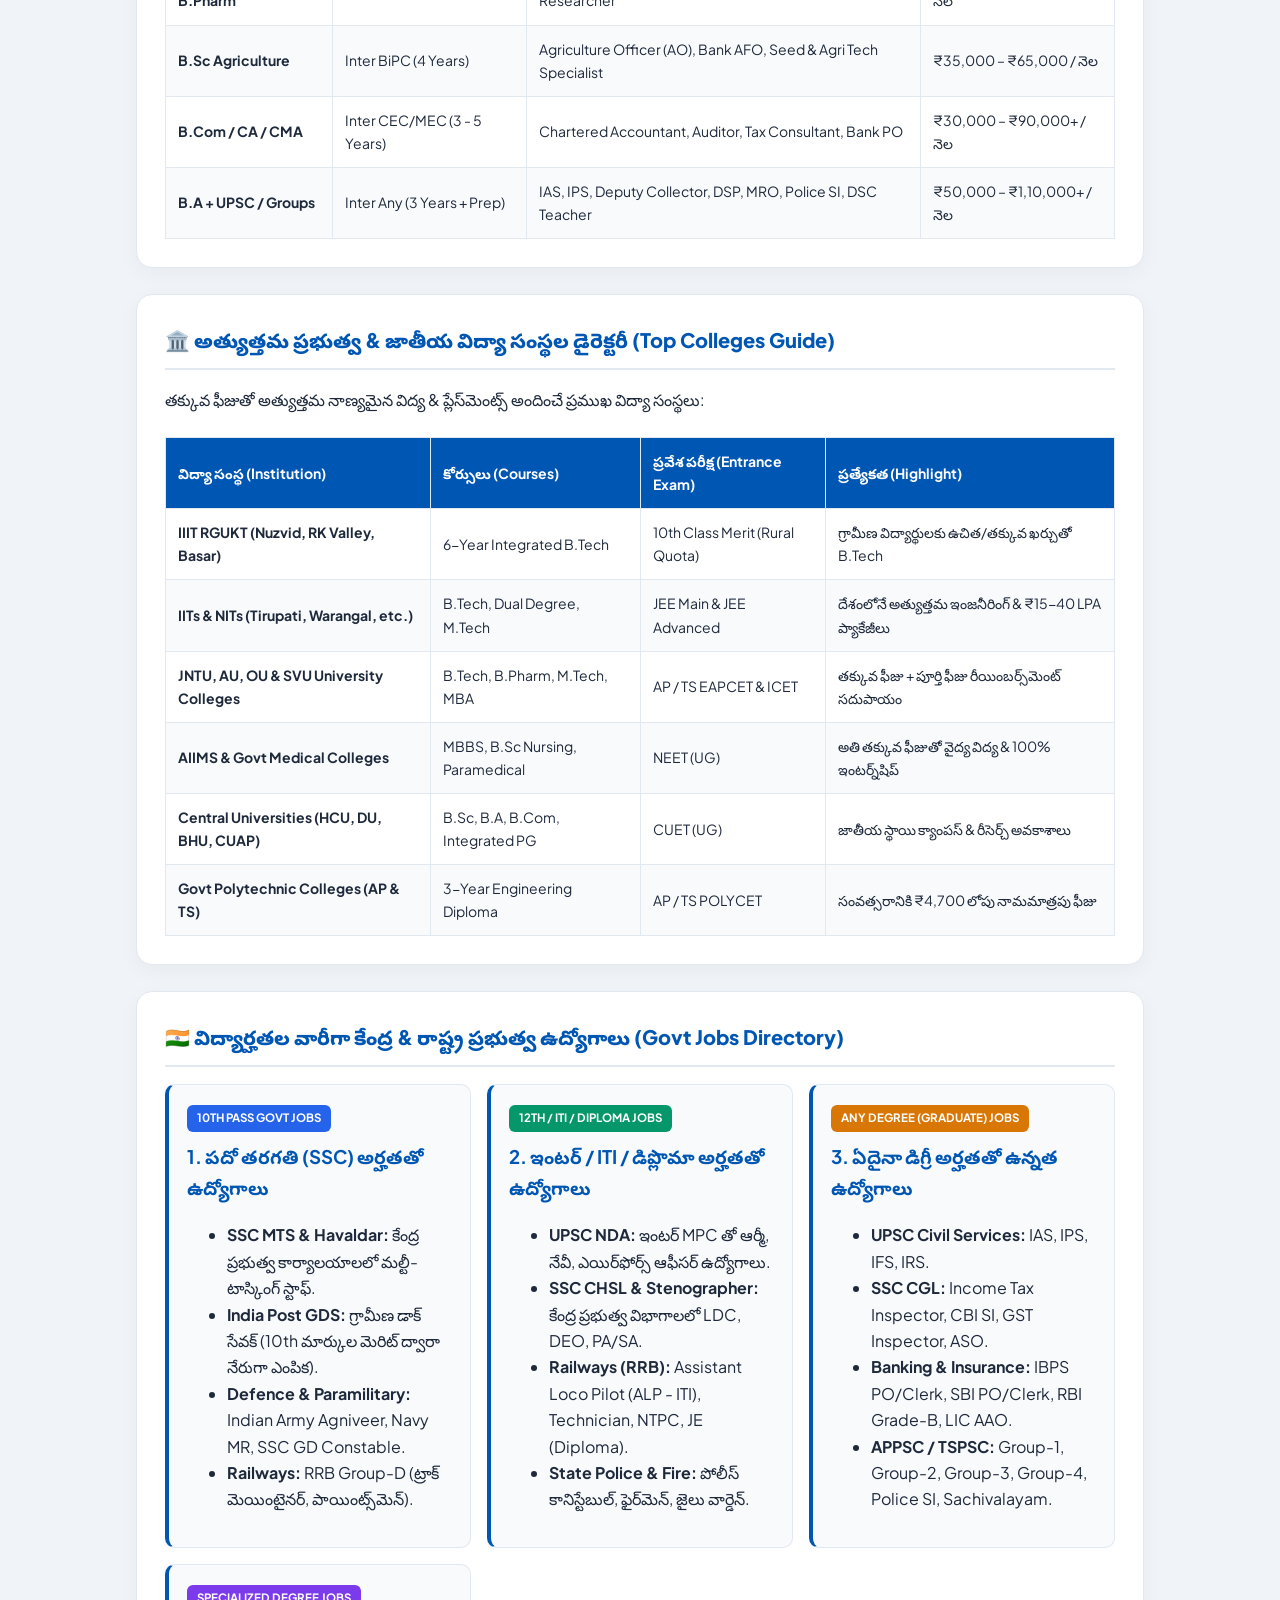
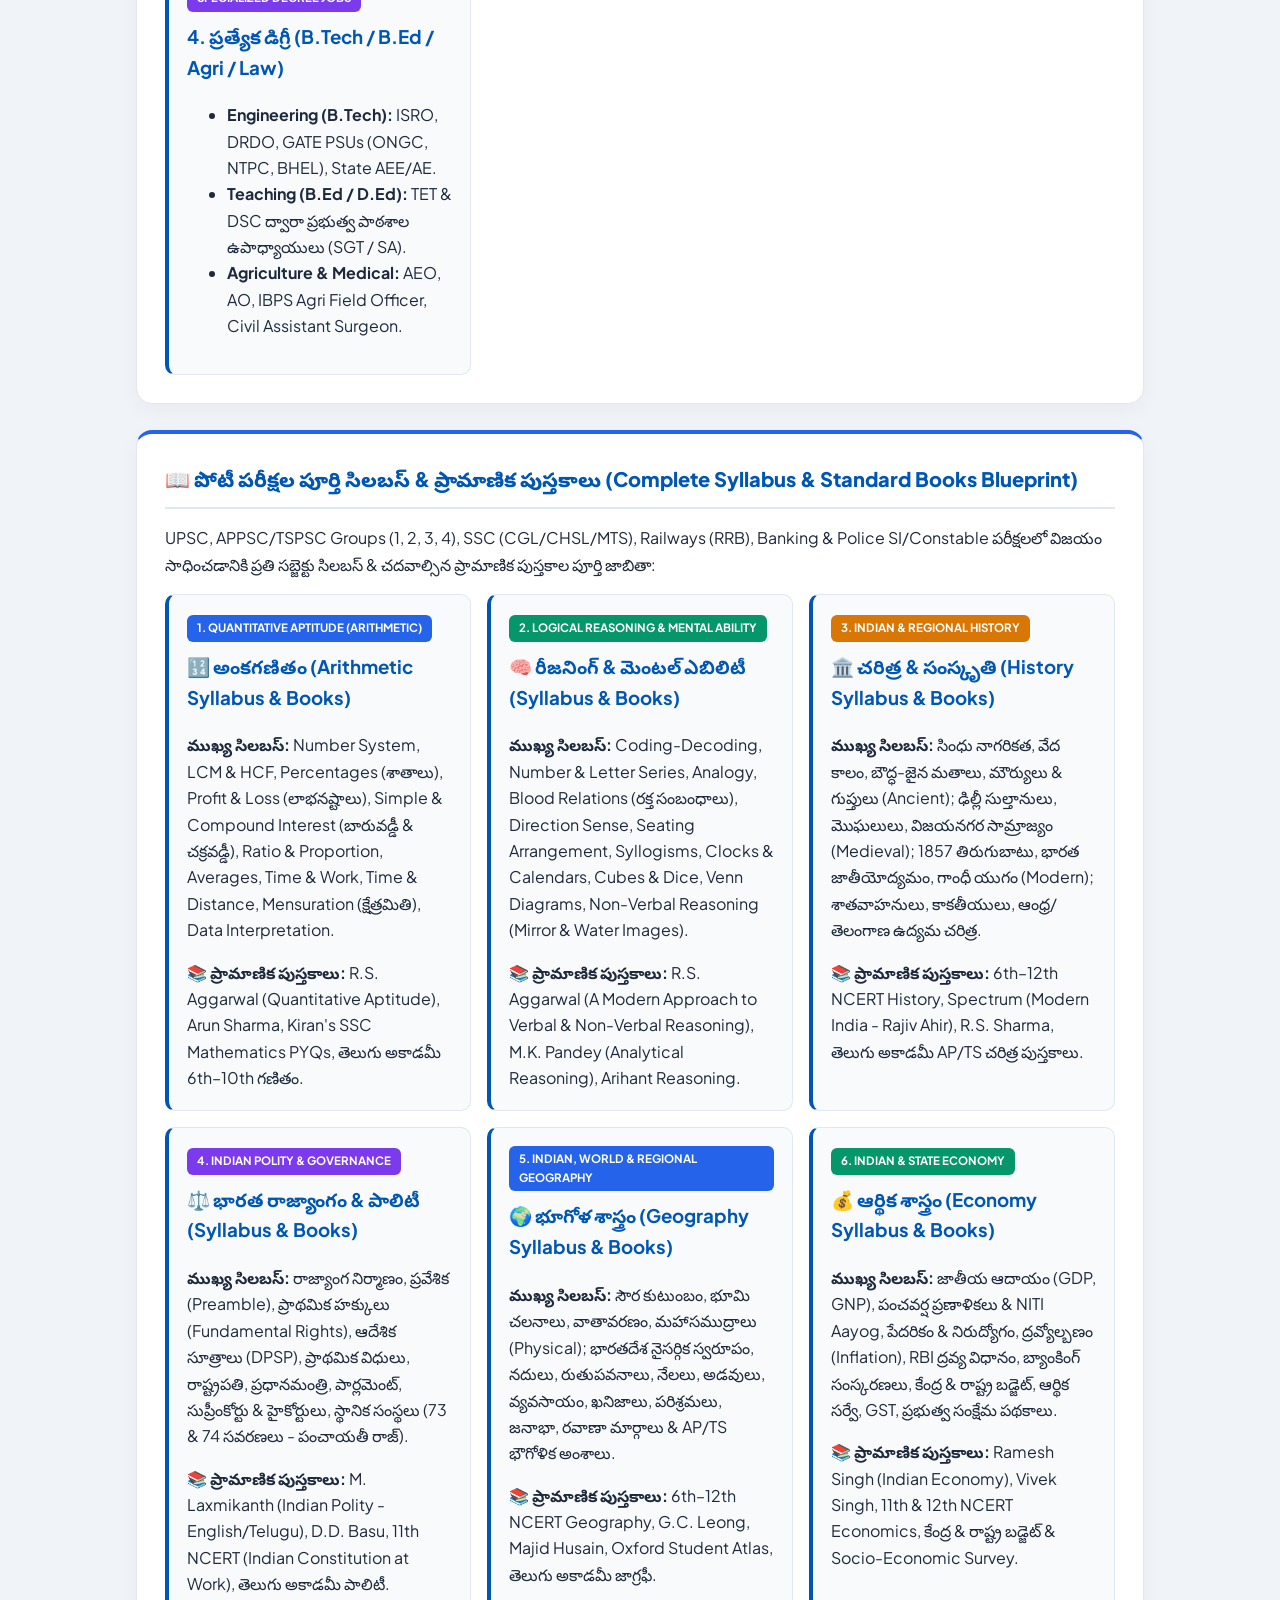
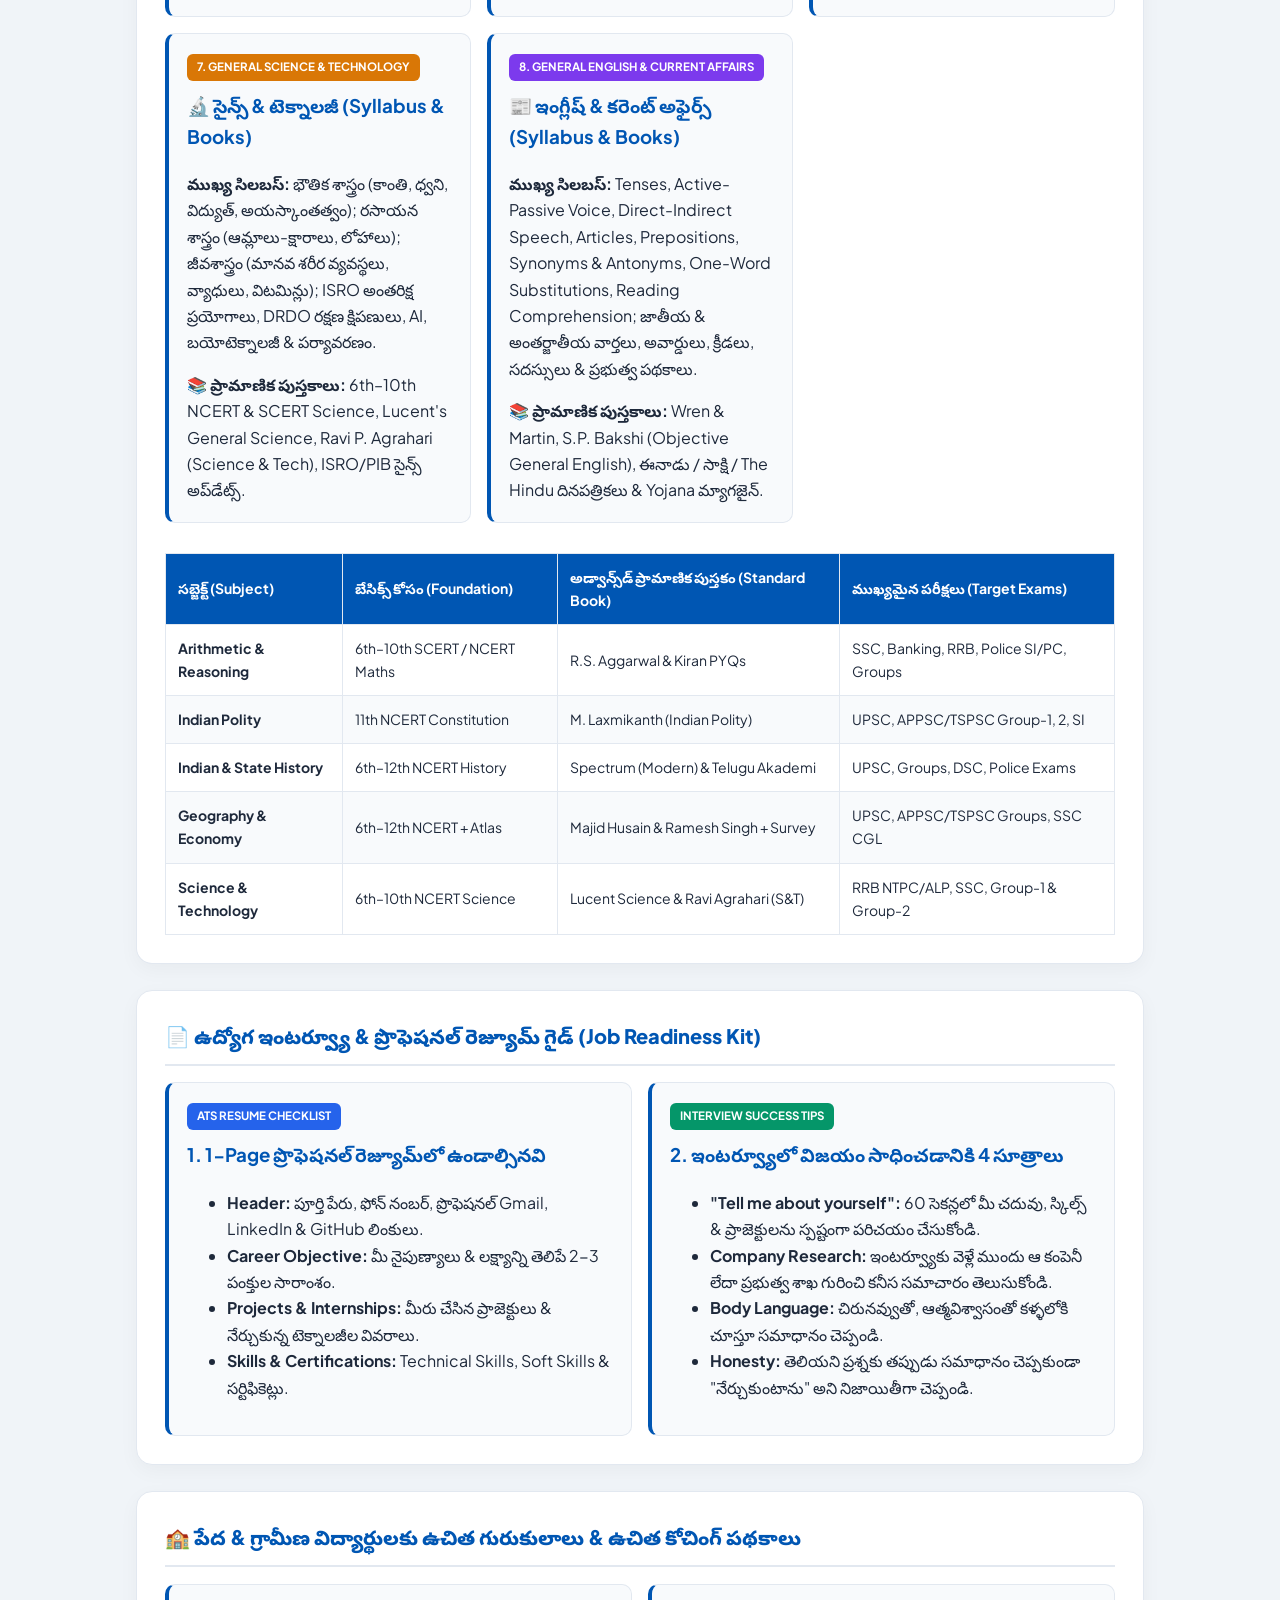
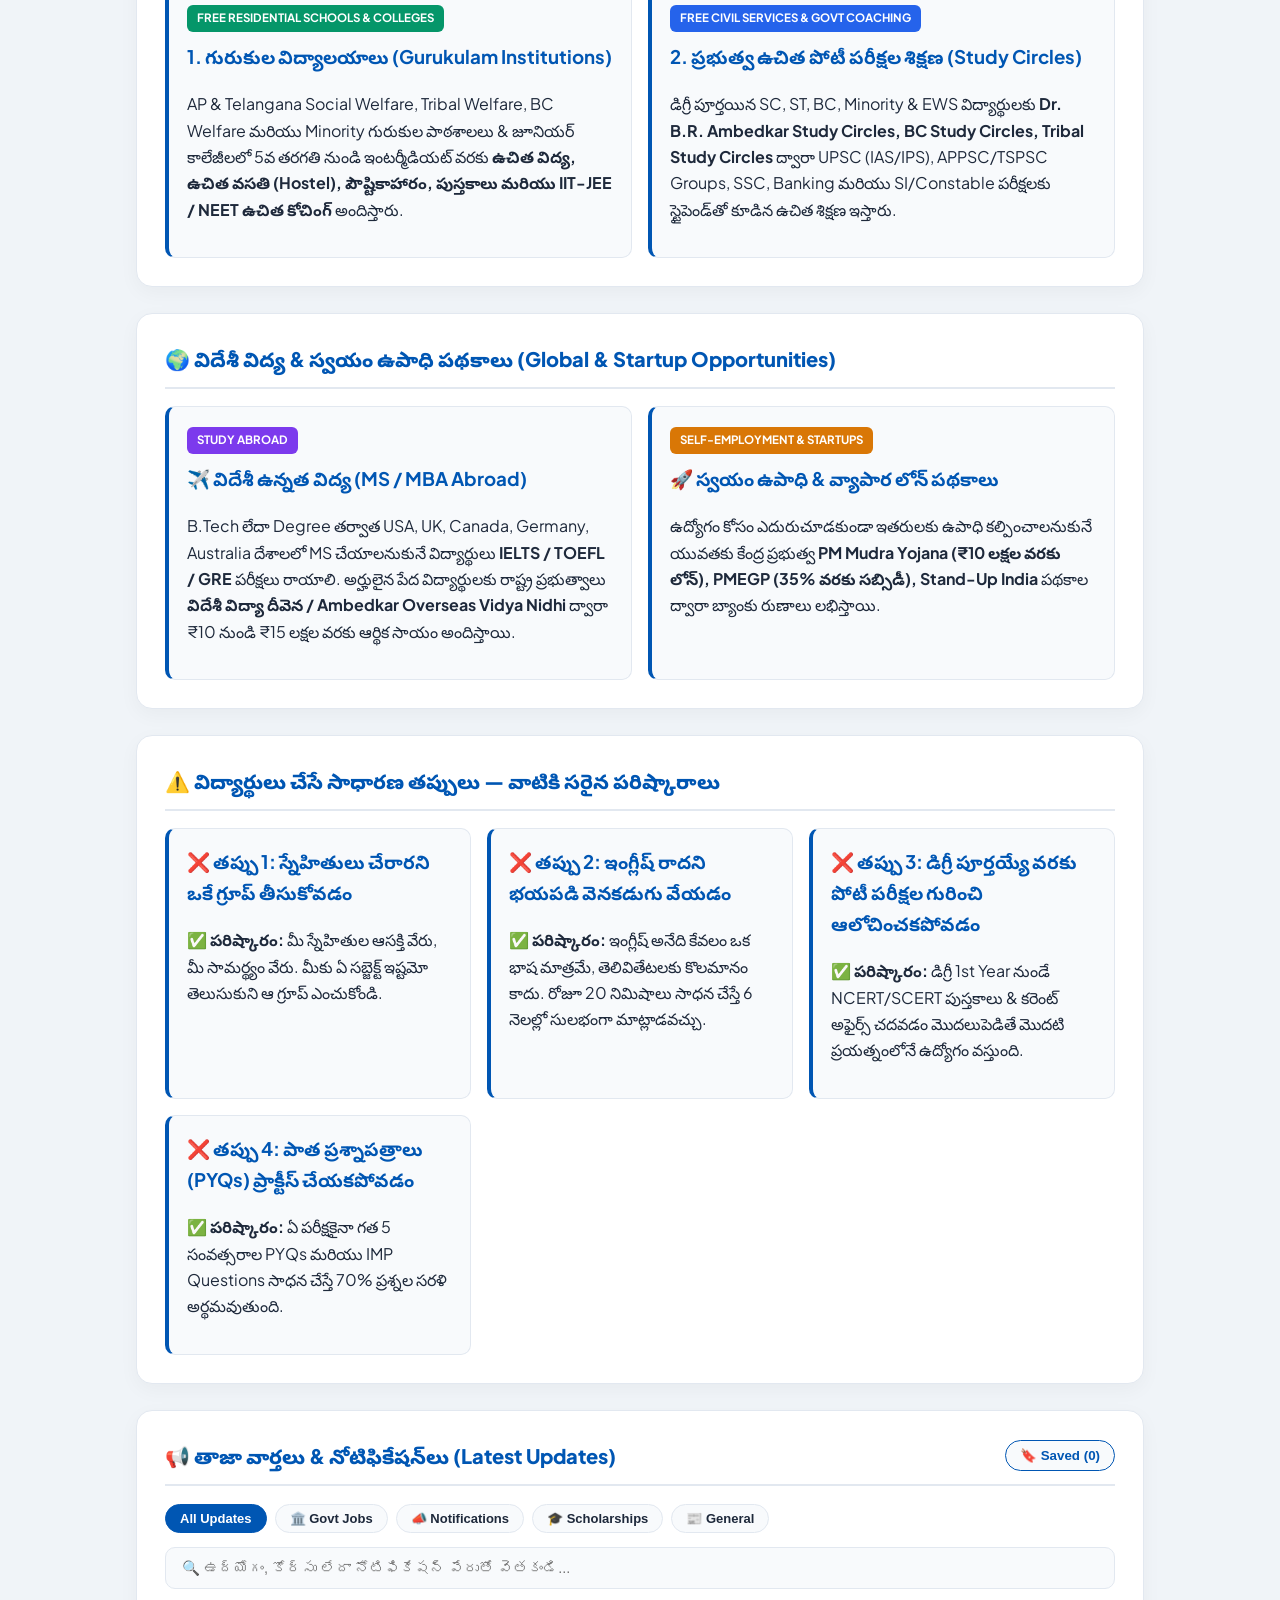
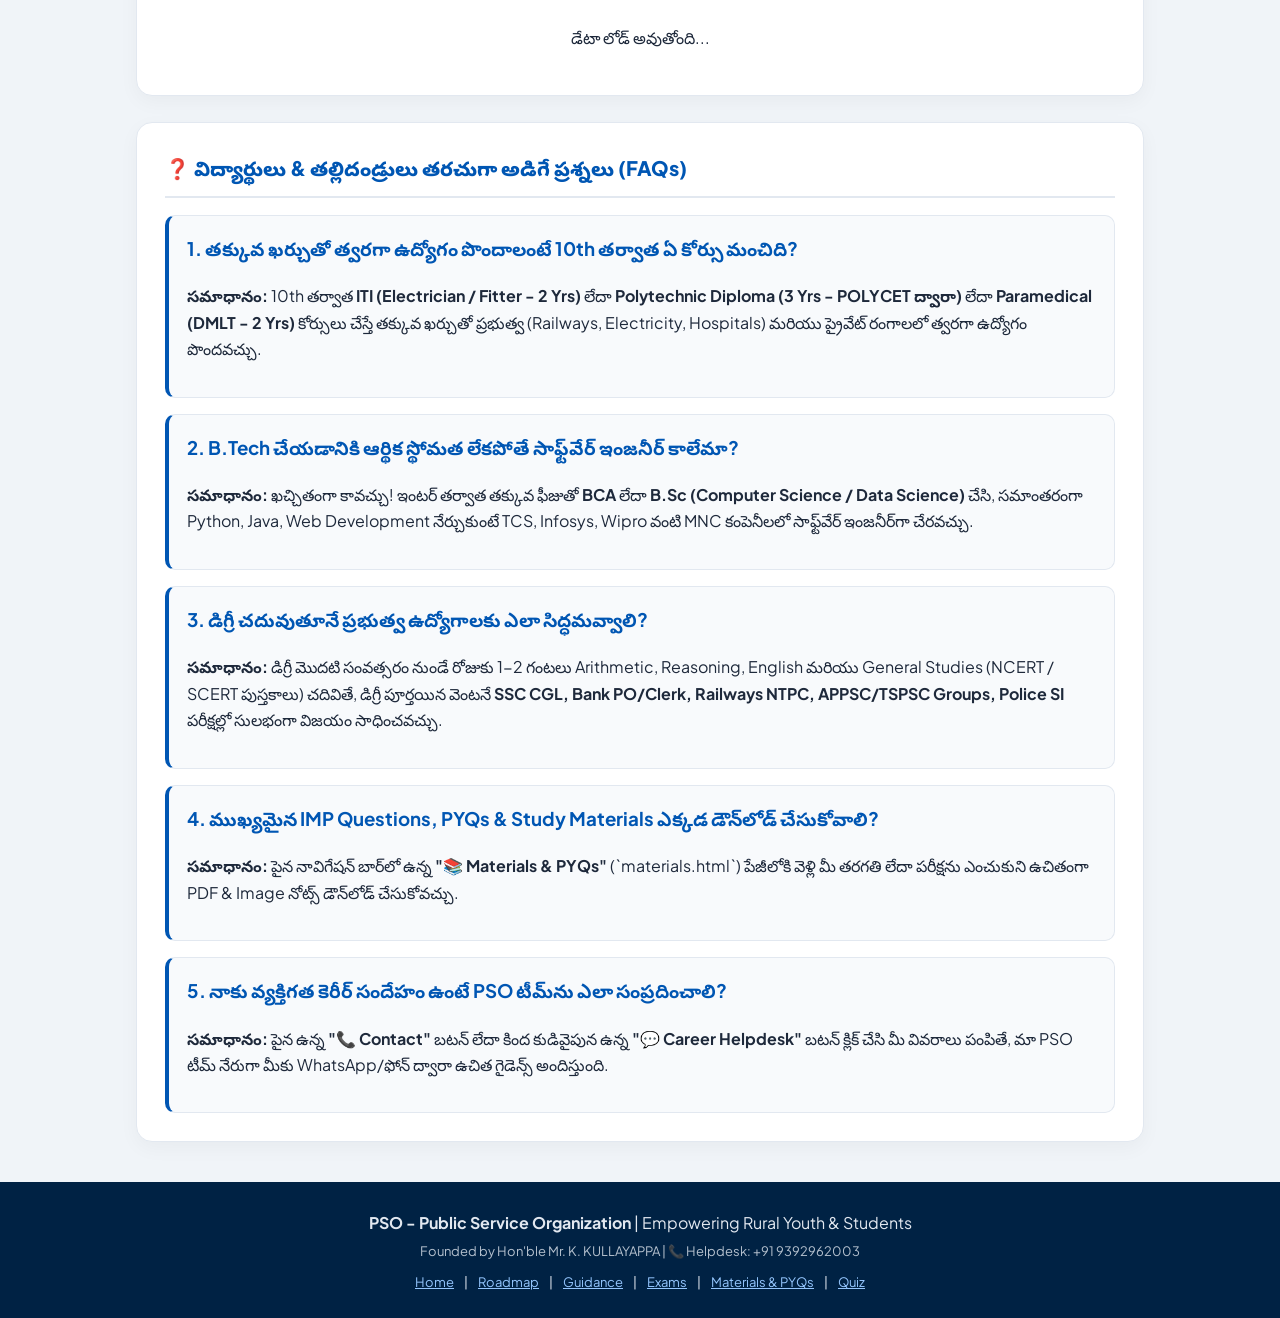
==== commit 3d8915c5: "Revise student calculator titles and descriptions Updated titles and descriptions for student calcul" ====
--- a/index.html
+++ b/index.html
@@ -259,10 +259,11 @@
             </div>
         </section>
 
+        
         <!-- 7. INTERACTIVE STUDENT UTILITY CALCULATORS -->
         <section id="student-tools" class="card" style="border-top: 4px solid #0ea5e9;">
-            <h2 class="card-title">🧮 Smart Student Calculators (వయస్సు అర్హత & CGPA క్యాలిక్యులేటర్లు)</h2>
-            <p style="margin-bottom: 16px;">ప్రభుత్వ ఉద్యోగ దరఖాస్తులు & కాలేజీ అప్లికేషన్ల కోసం మీ వయస్సు అర్హత మరియు మార్కుల శాతాన్ని క్షణాల్లో తెలుసుకోండి:</p>
+            <h2 class="card-title">🧮 Smart Student Calculators (వయస్సు అర్హత, మార్కులు & CGPA క్యాలిక్యులేటర్లు)</h2>
+            <p style="margin-bottom: 16px;">ప్రభుత్వ ఉద్యోగ దరఖాస్తులు & కాలేజీ అప్లికేషన్ల కోసం మీ వయస్సు అర్హత, మార్కుల శాతం మరియు CGPA ను క్షణాల్లో తెలుసుకోండి:</p>
 
             <div class="bilingual-grid">
                 <!-- Tool 1: Govt Exam Age Eligibility Calculator -->
@@ -284,9 +285,23 @@
                     <div id="ageCalcResult" class="quiz-result-box" style="display:none; margin-top:12px; font-size:13.5px;"></div>
                 </div>
 
-                <!-- Tool 2: CGPA to Percentage Converter -->
-                <div class="deep-detail-box" style="margin-bottom:0;">
-                    <span class="stream-badge bsc-badge">TOOL 2 • MARKS CONVERTER</span>
+                <!-- Tool 2: Total Marks to Percentage Converter -->
+                <div class="deep-detail-box" style="margin-bottom:0;">
+                    <span class="stream-badge bcom-badge">TOOL 2 • MARKS TO PERCENTAGE</span>
+                    <h3>📝 Marks to Percentage & GPA Calculator</h3>
+                    <label style="font-size:13px; font-weight:700;">వచ్చిన మార్కులు (Marks Obtained):</label>
+                    <input type="number" step="0.01" min="0" id="calcMarksObtained" class="modal-input" placeholder="ఉదా: 540 (10th) లేదా 920 (Inter)" style="margin: 6px 0 12px 0;">
+
+                    <label style="font-size:13px; font-weight:700;">మొత్తం మార్కులు (Total Max Marks):</label>
+                    <input type="number" step="1" min="1" id="calcTotalMarks" class="modal-input" placeholder="ఉదా: 600 లేదా 1000" style="margin: 6px 0 12px 0;">
+
+                    <button onclick="convertMarksToPercent()" class="submit-btn" style="background: #d97706;">🎯 Calculate Marks %</button>
+                    <div id="marksCalcResult" class="quiz-result-box" style="display:none; margin-top:12px; font-size:13.5px;"></div>
+                </div>
+
+                <!-- Tool 3: CGPA to Percentage Converter -->
+                <div class="deep-detail-box" style="margin-bottom:0;">
+                    <span class="stream-badge bsc-badge">TOOL 3 • CGPA CONVERTER</span>
                     <h3>📊 CGPA / GPA to Percentage Converter</h3>
                     <label style="font-size:13px; font-weight:700;">మీ CGPA / GPA ఎంటర్ చేయండి (10 పాయింట్లకు):</label>
                     <input type="number" step="0.01" min="0" max="10" id="calcCgpa" class="modal-input" placeholder="ఉదా: 8.5" style="margin: 6px 0 12px 0;">
@@ -298,7 +313,7 @@
                         <option value="direct">Direct 10x Scale (CGPA × 10)</option>
                     </select>
 
-                    <button onclick="convertCgpaToPercent()" class="submit-btn" style="background: #059669;">📐 Calculate Percentage</button>
+                    <button onclick="convertCgpaToPercent()" class="submit-btn" style="background: #059669;">📐 Calculate CGPA %</button>
                     <div id="cgpaCalcResult" class="quiz-result-box" style="display:none; margin-top:12px; font-size:13.5px;"></div>
                 </div>
             </div>
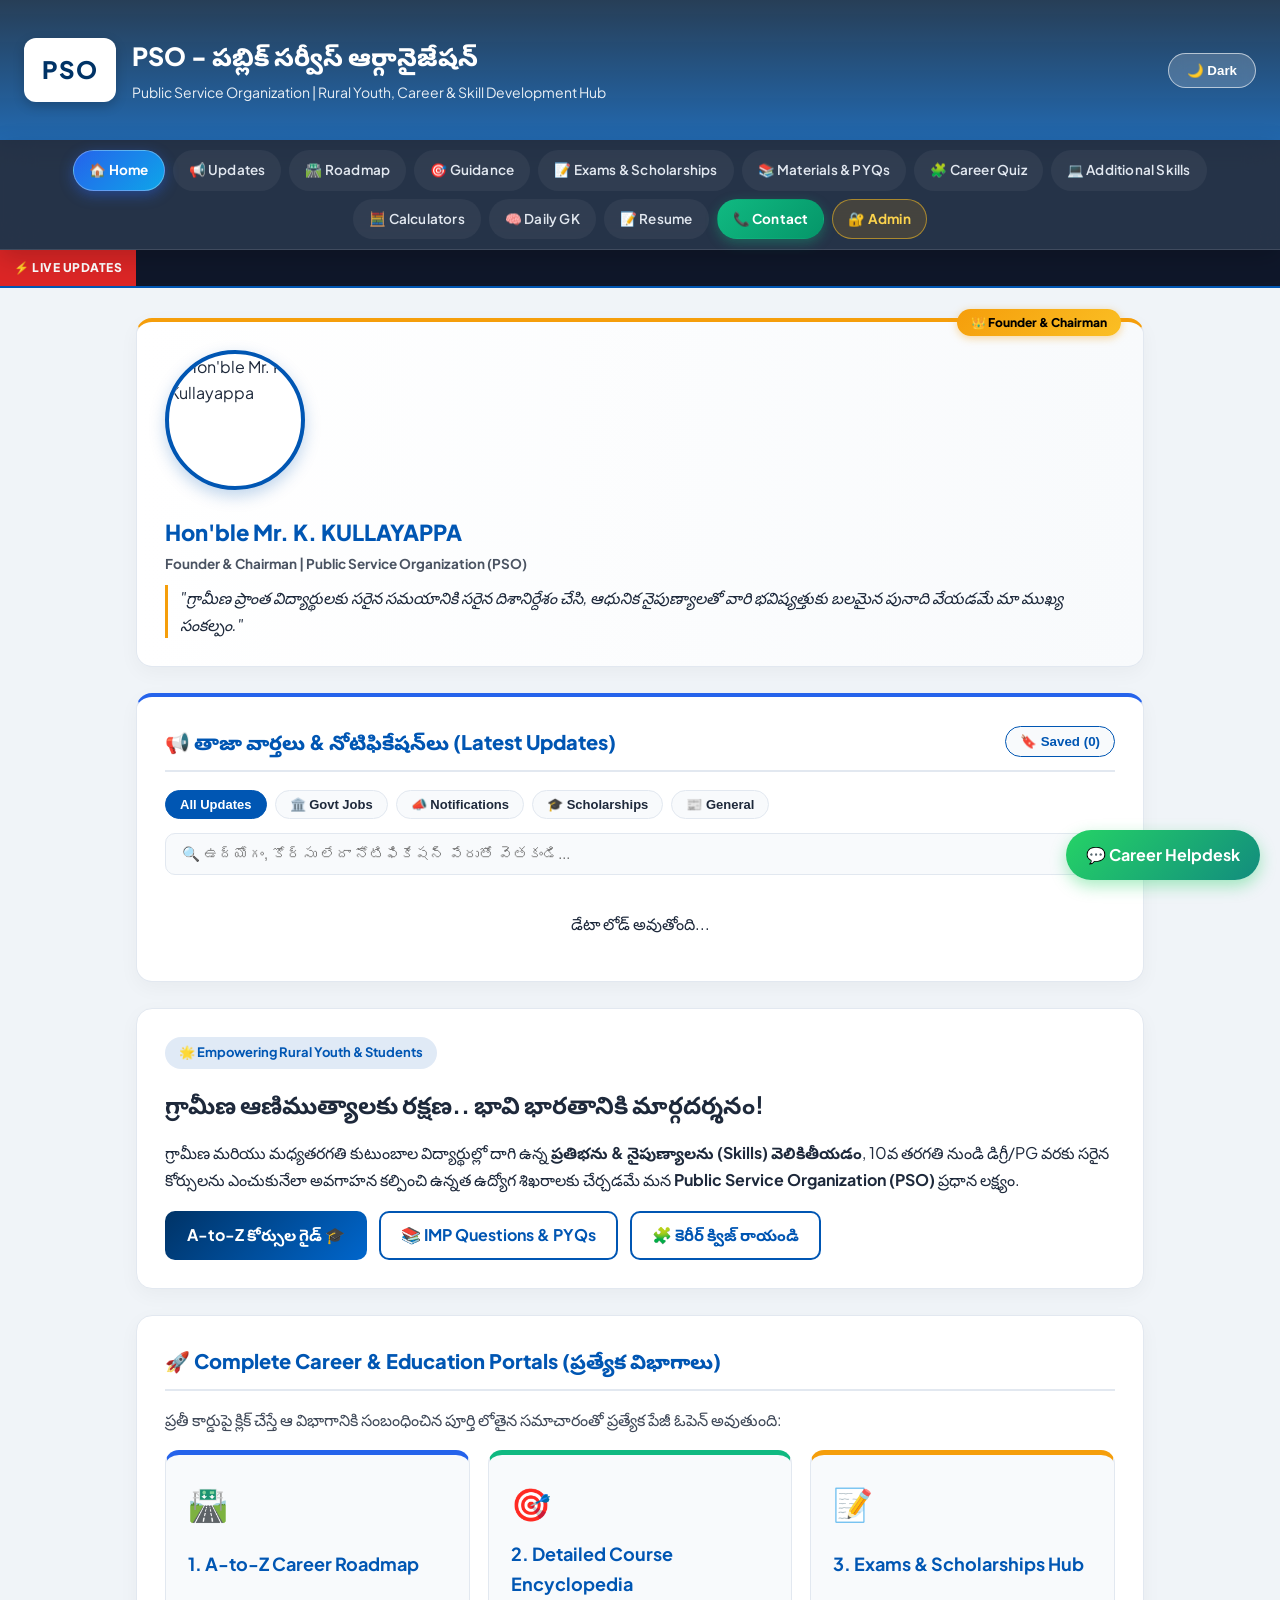
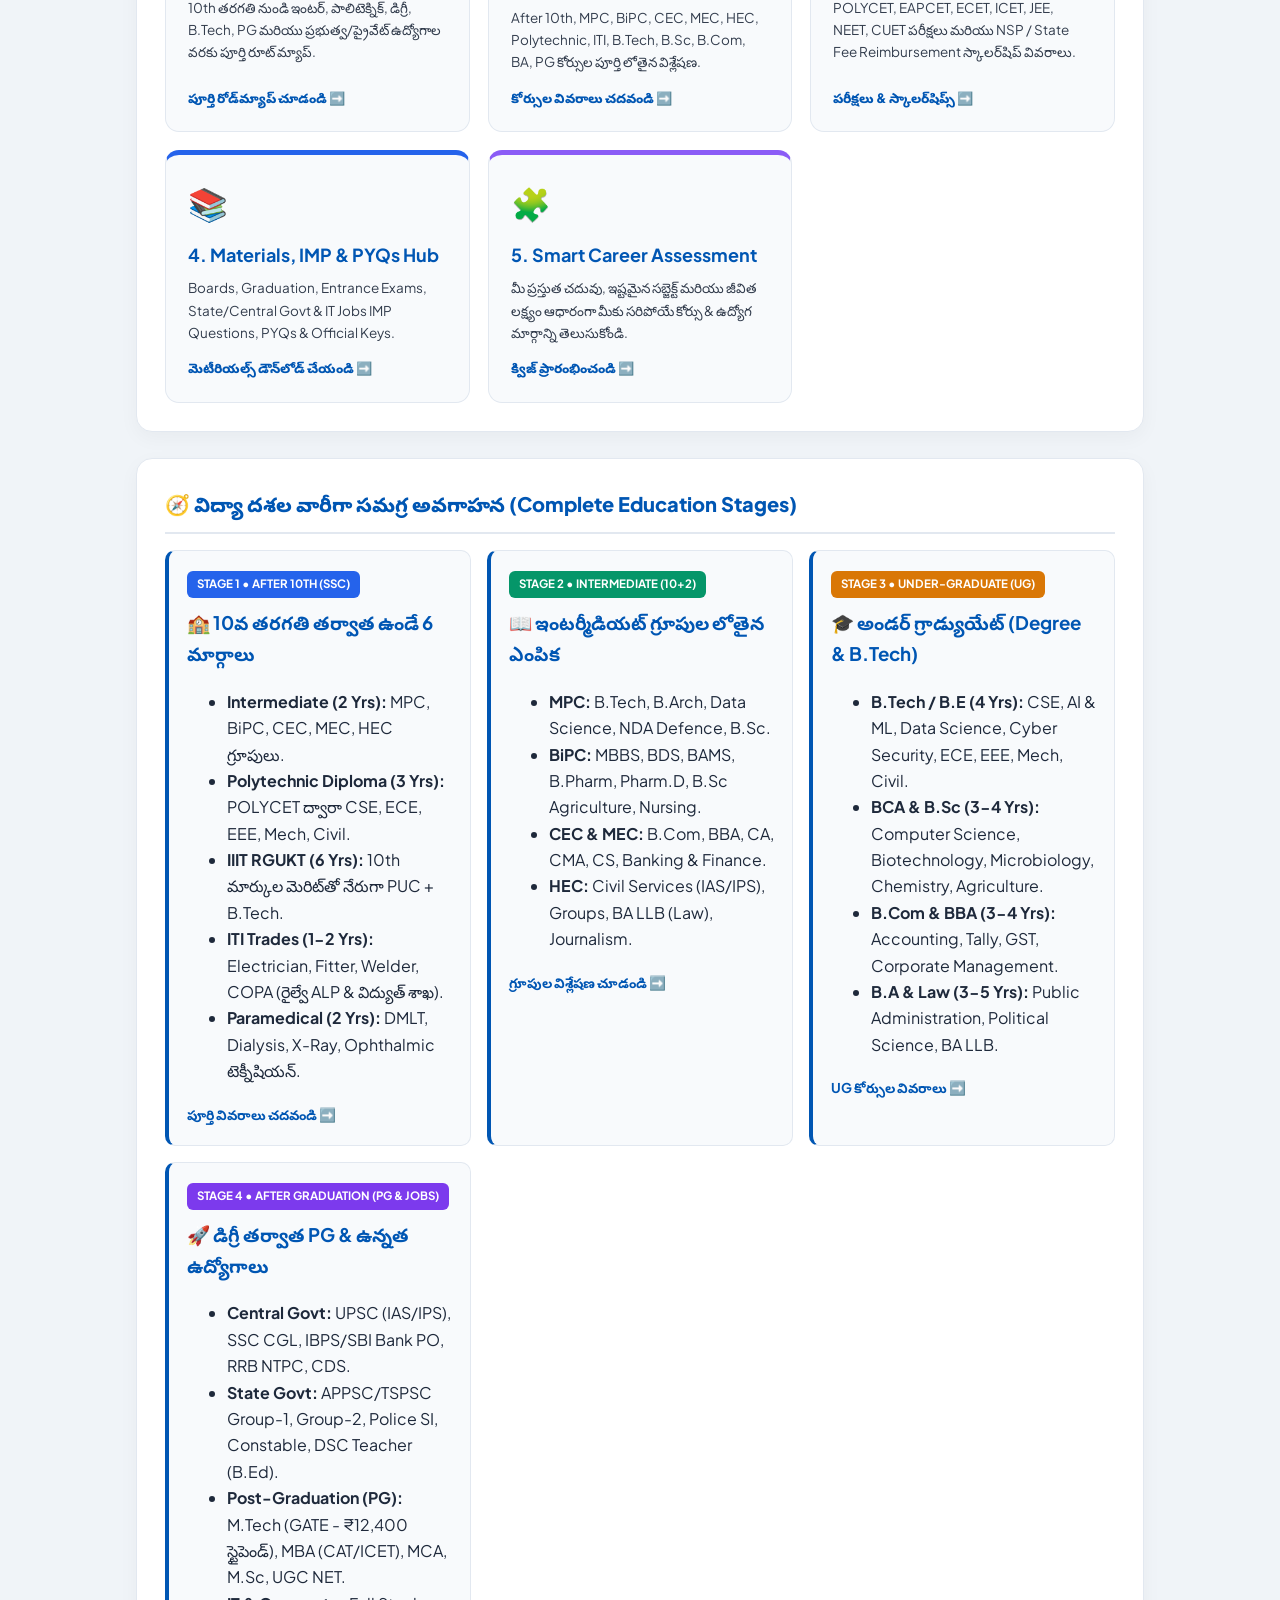
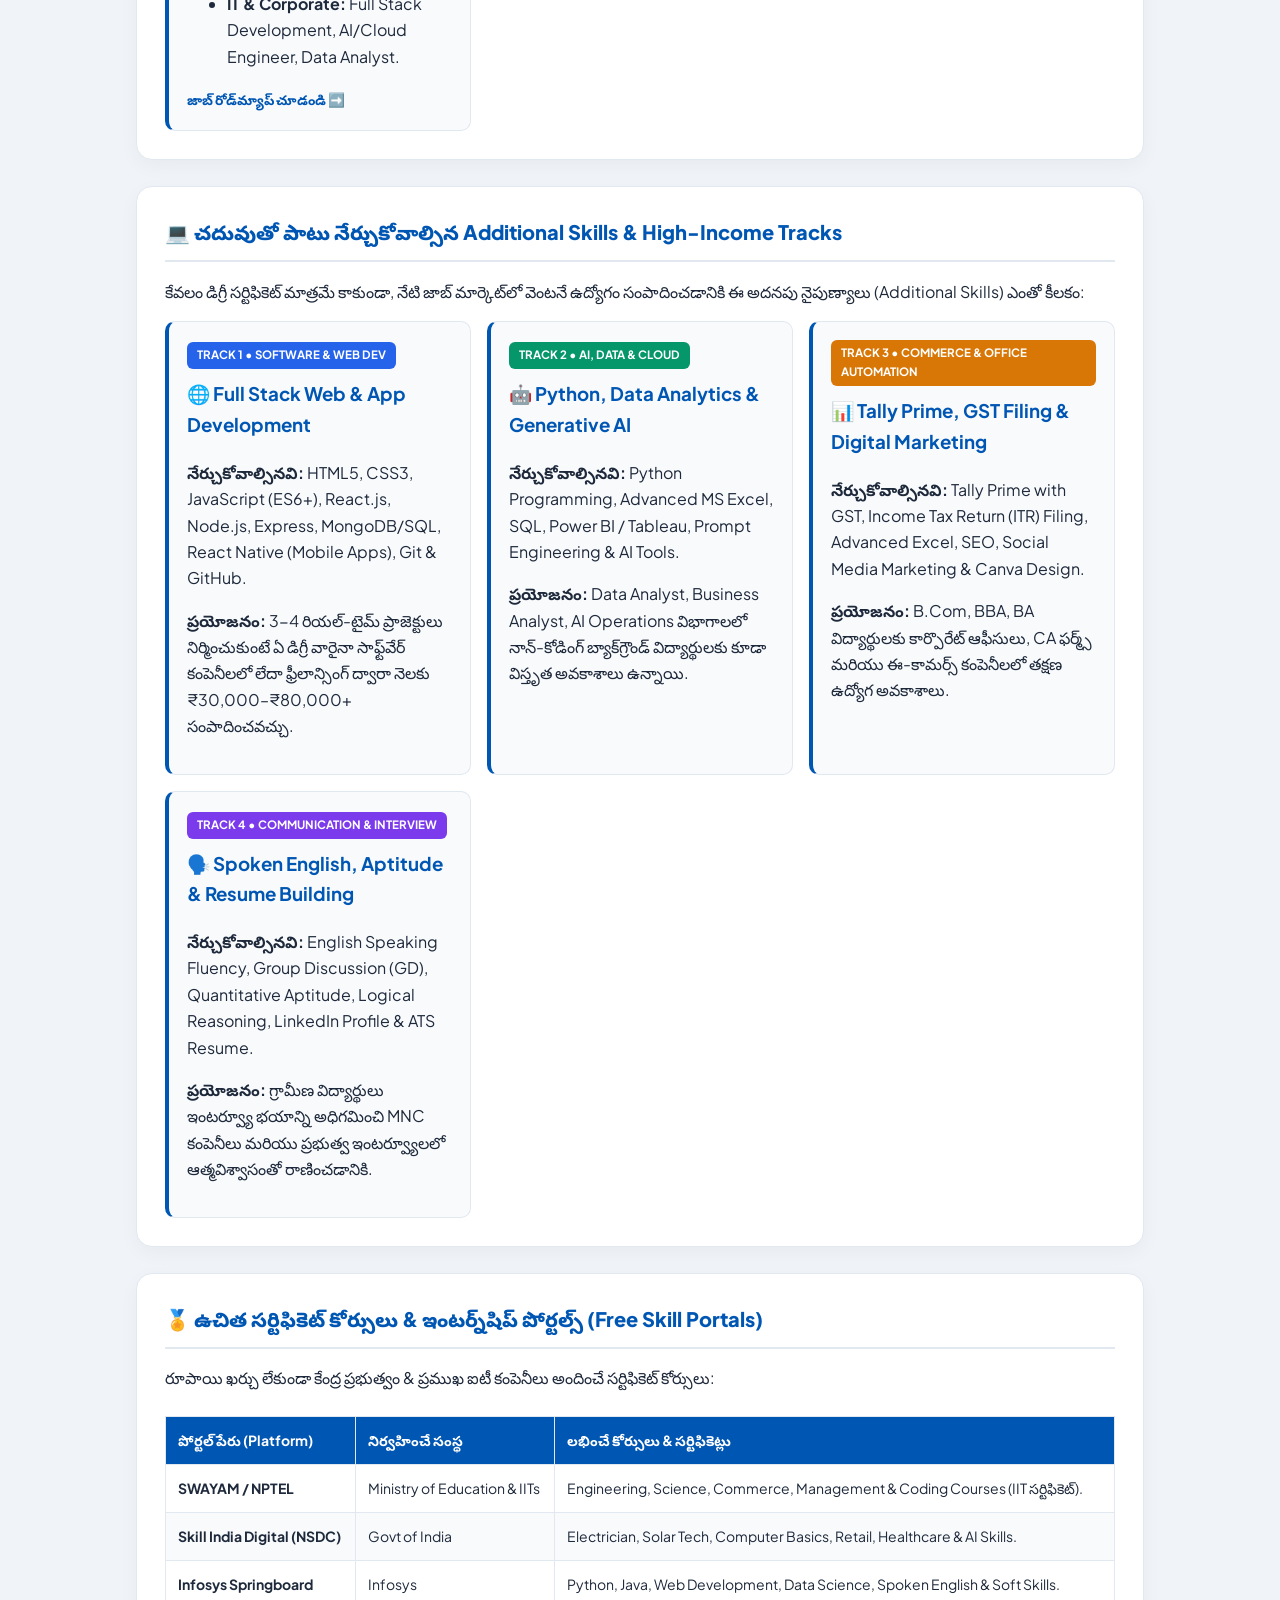
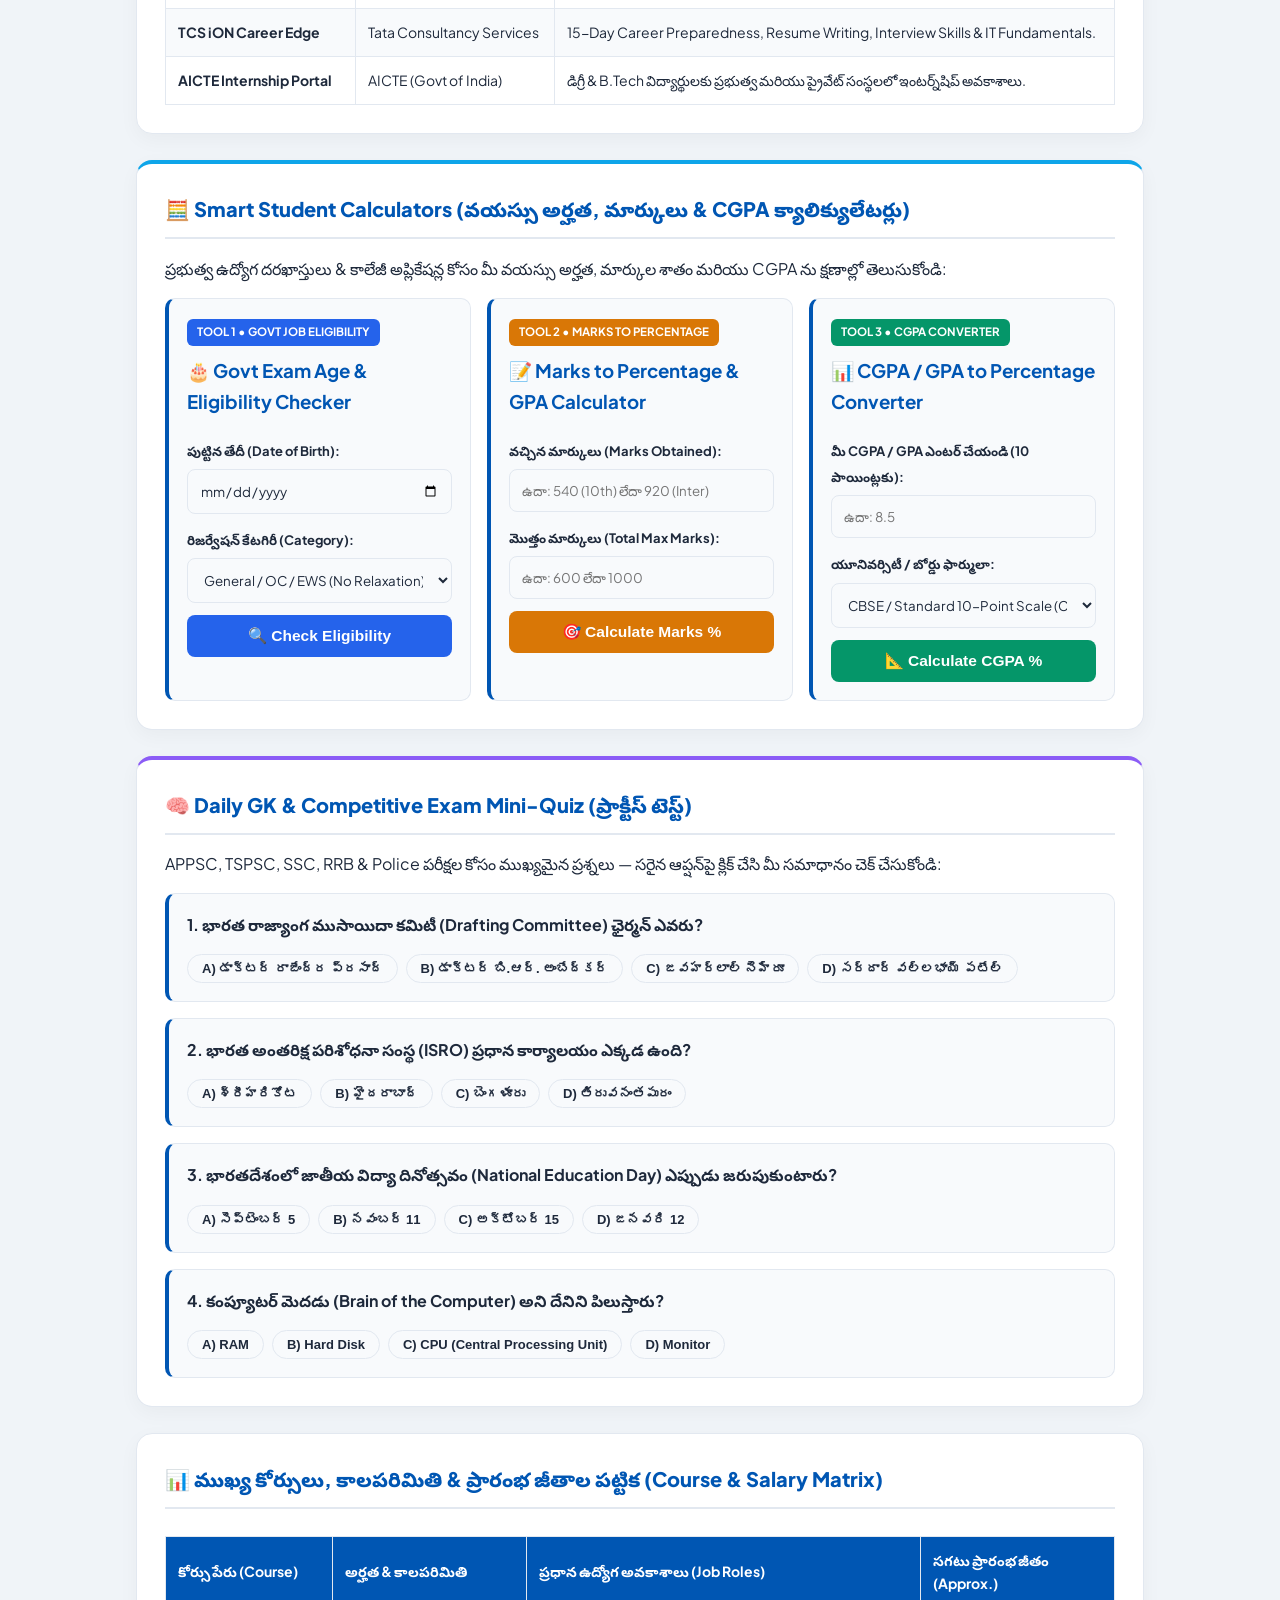
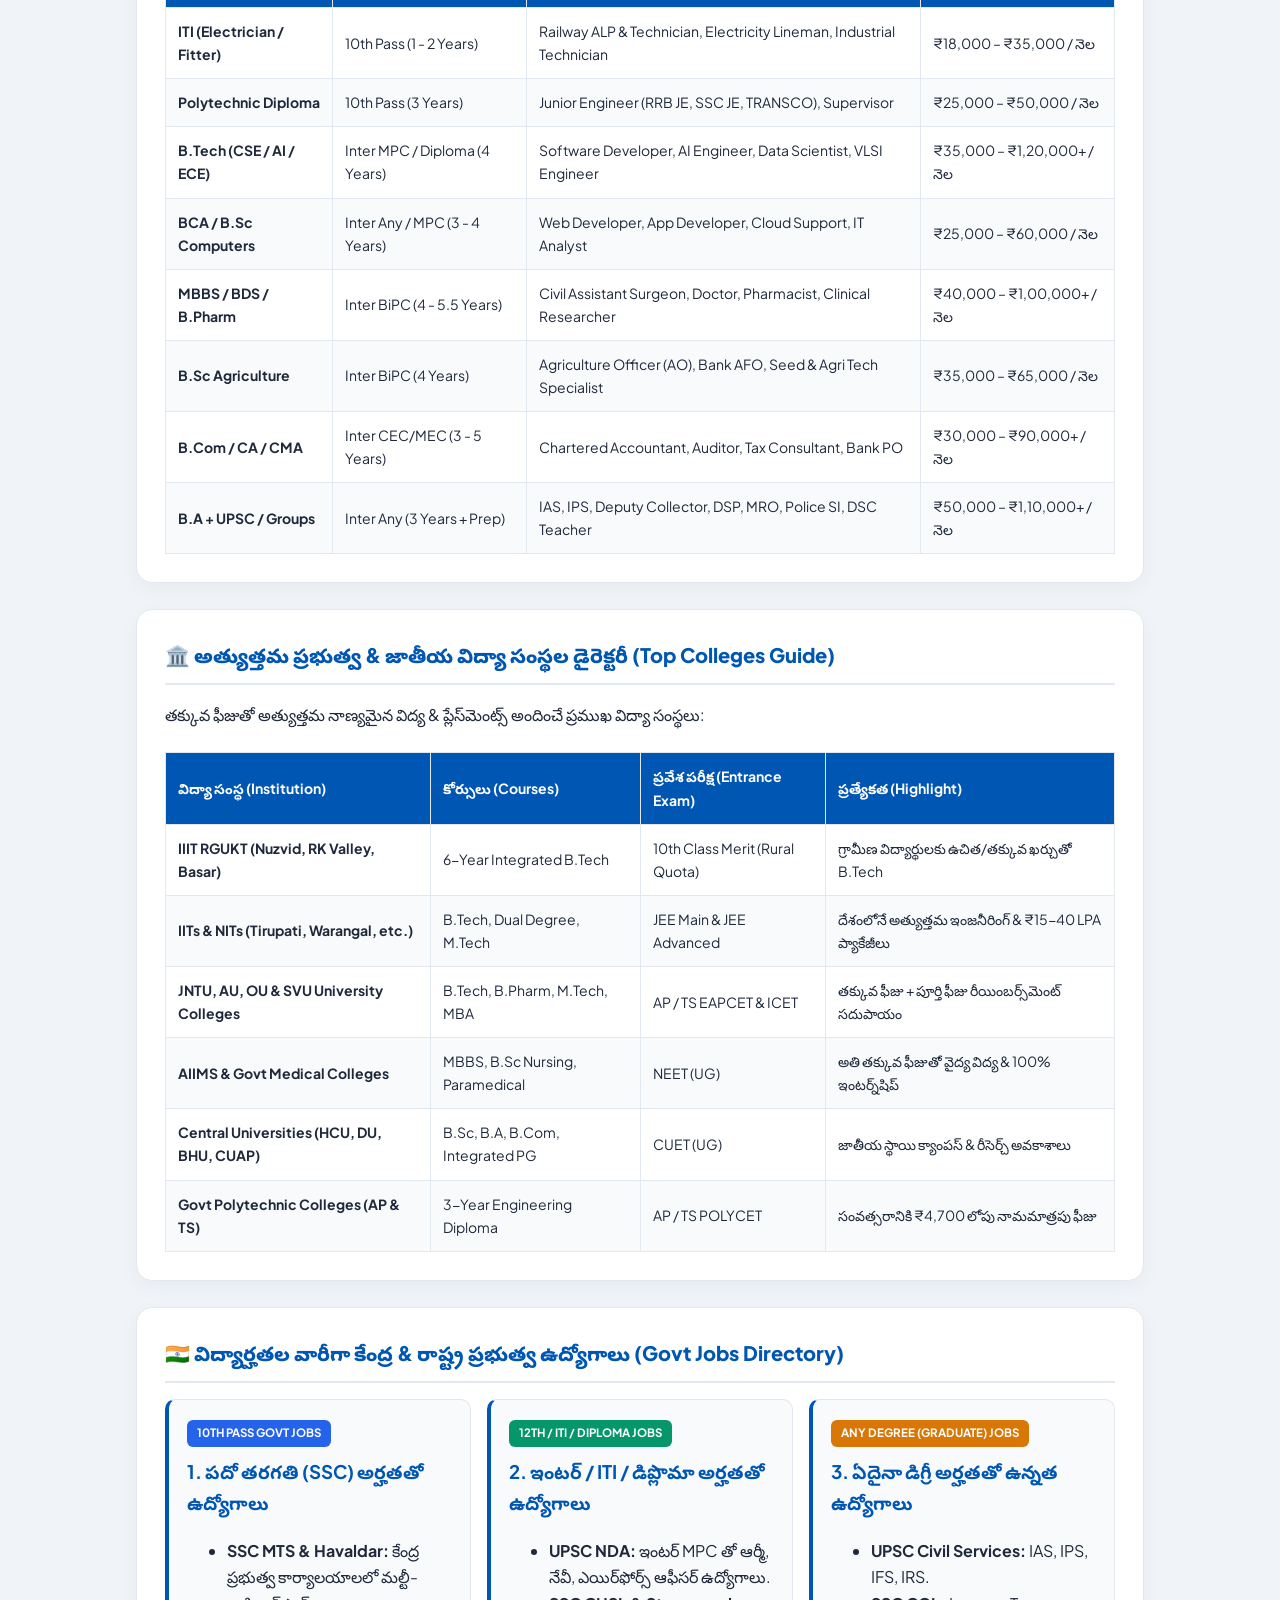
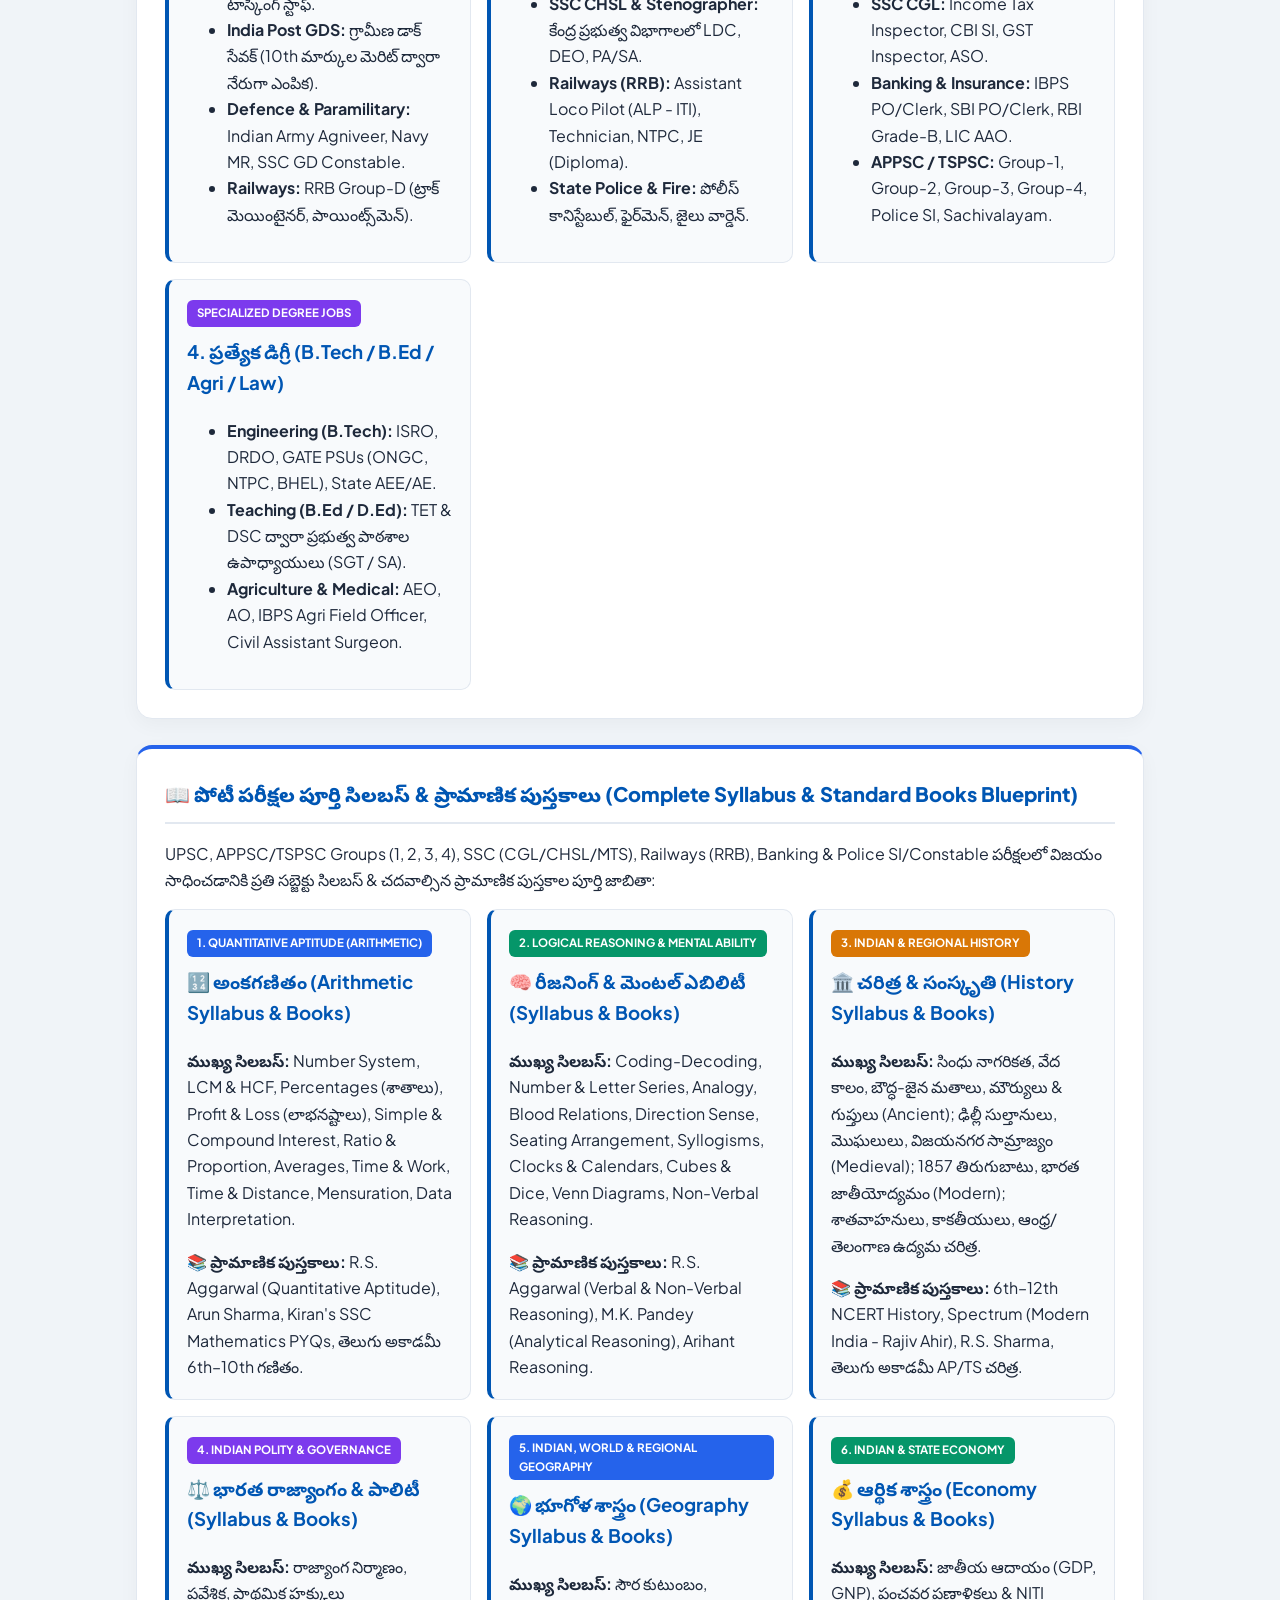
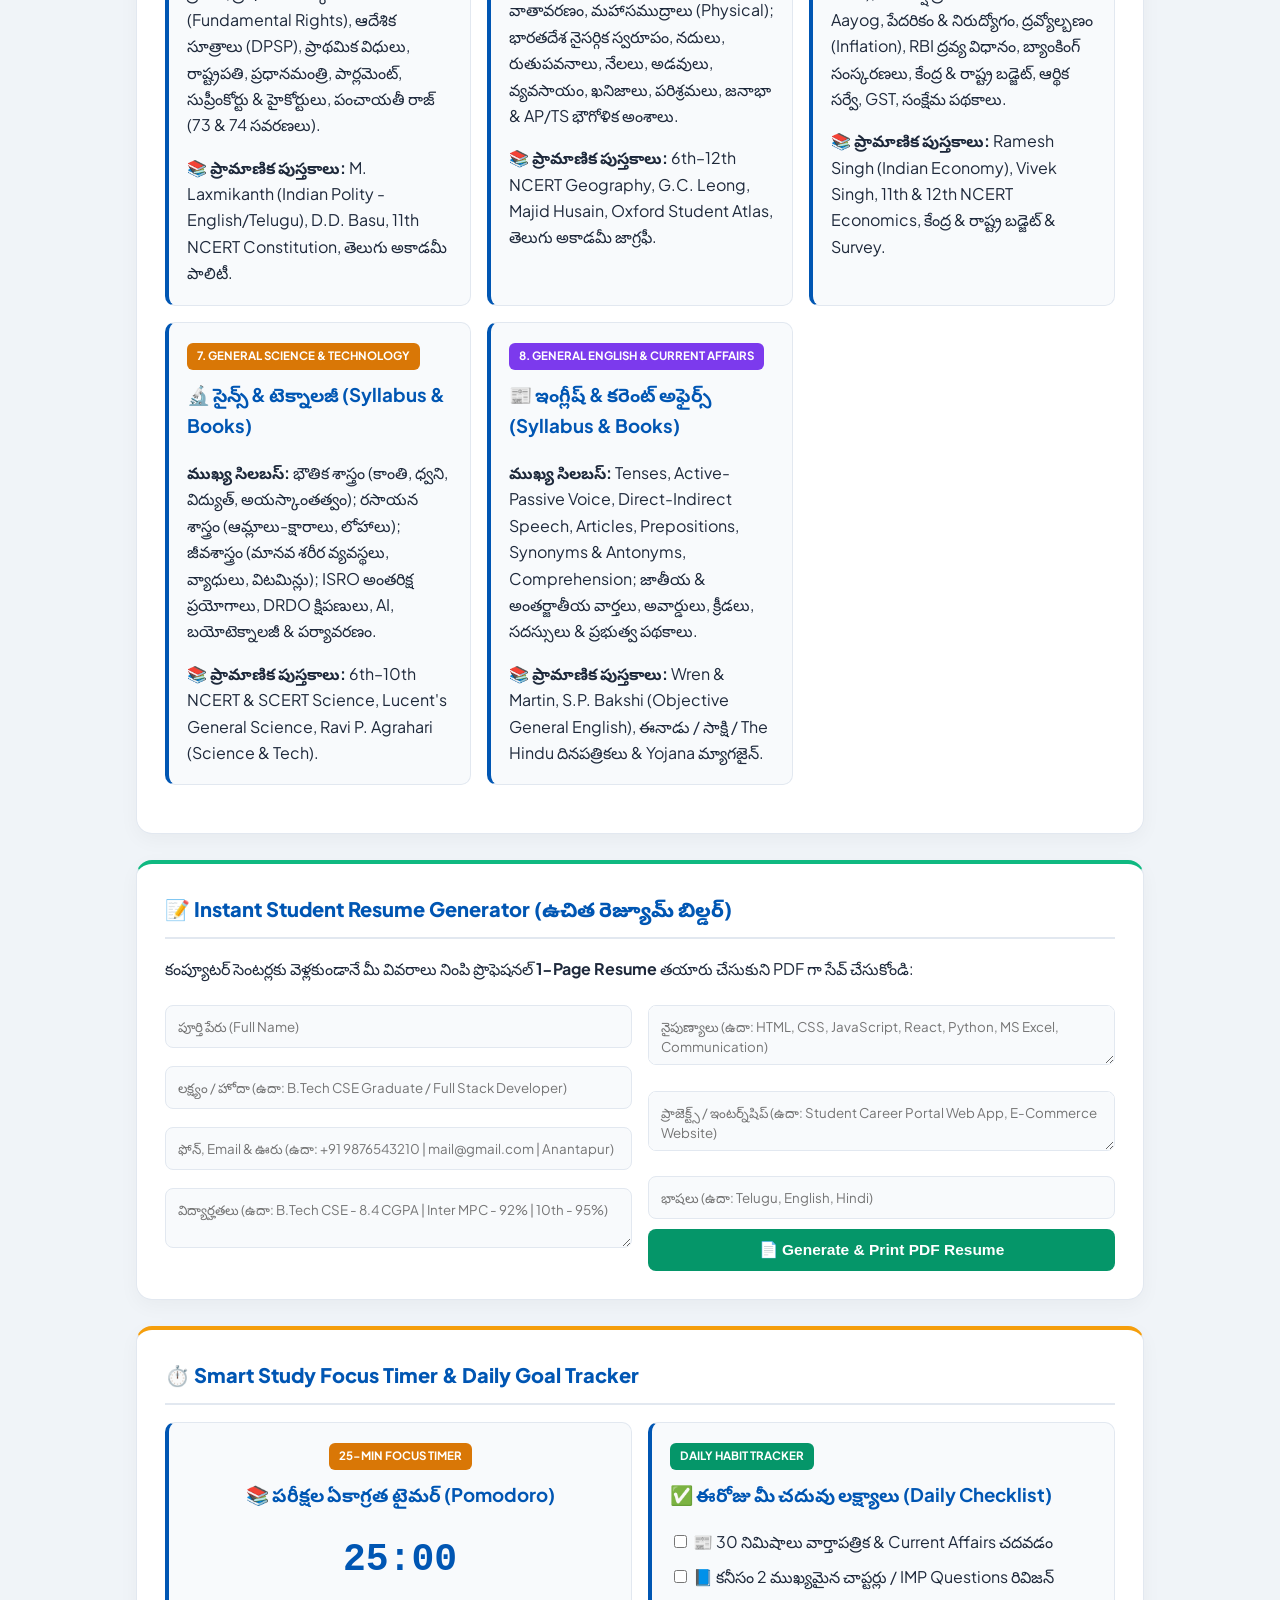
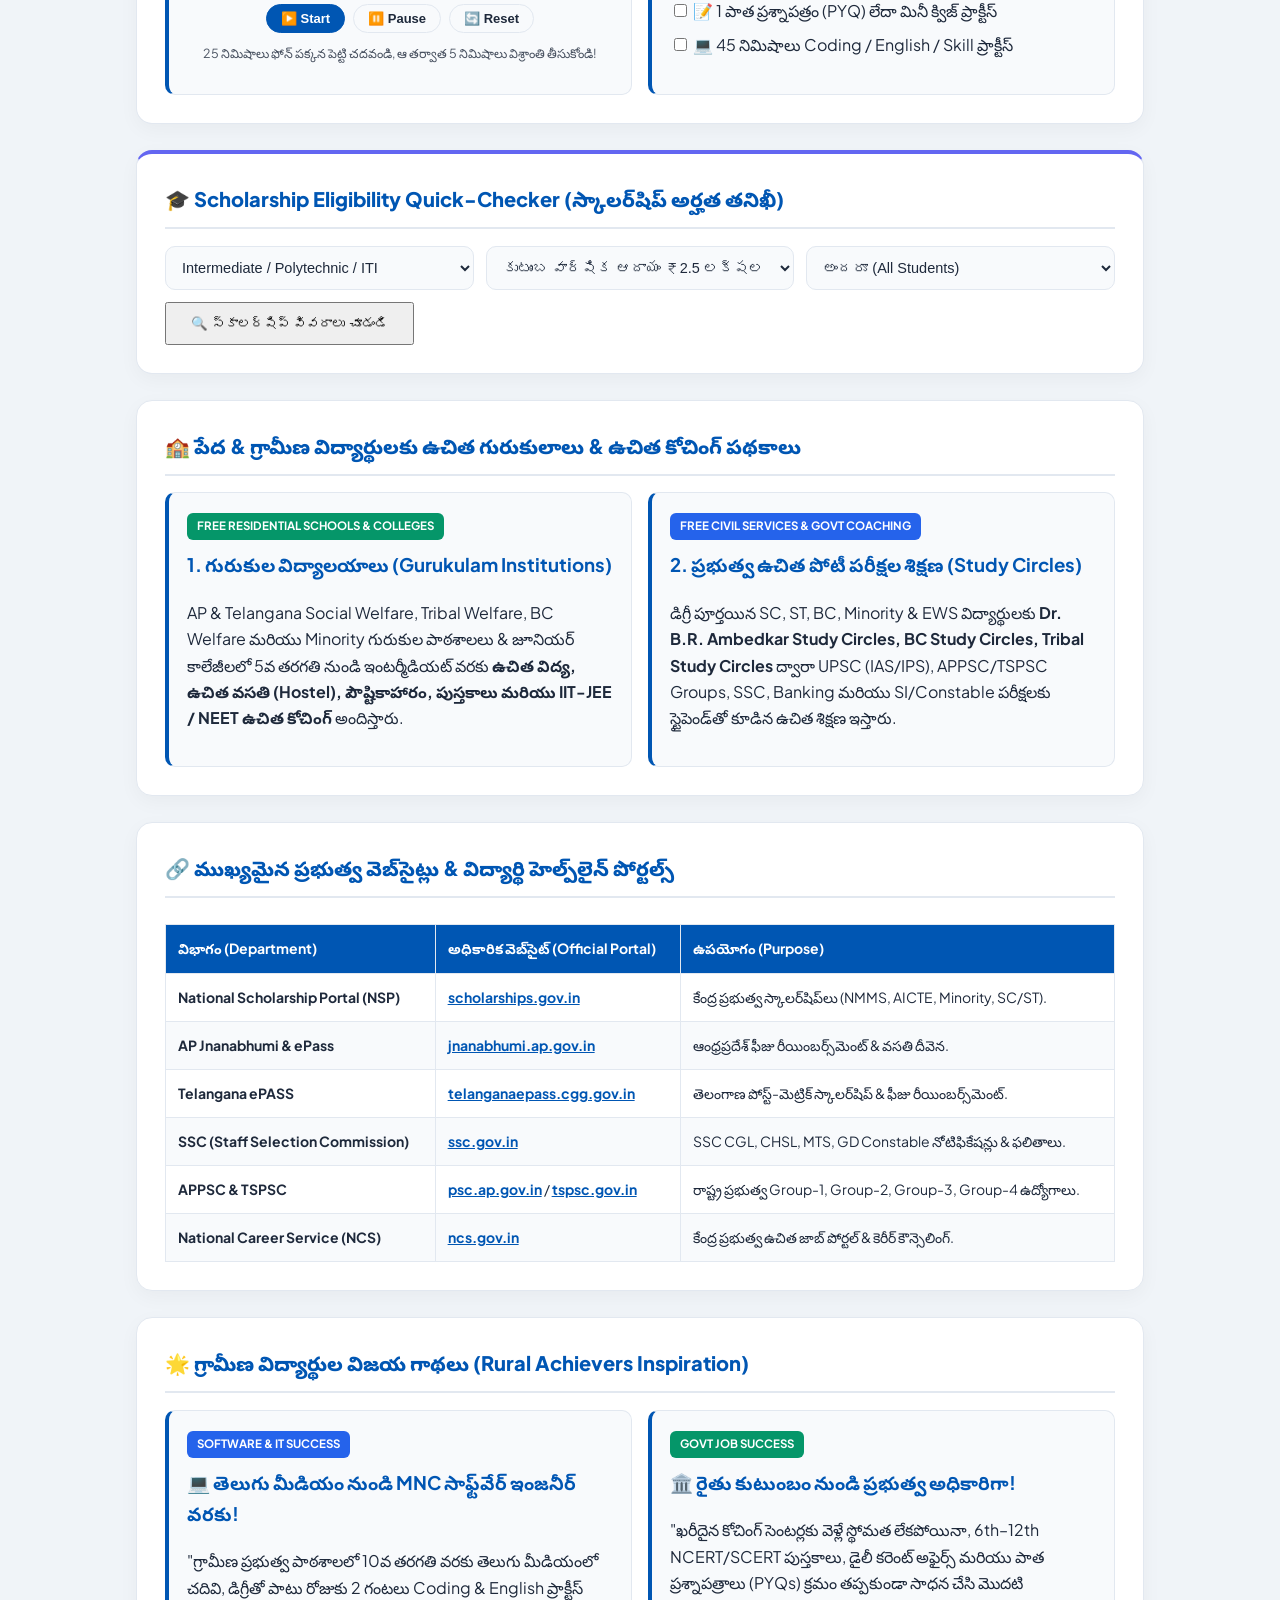
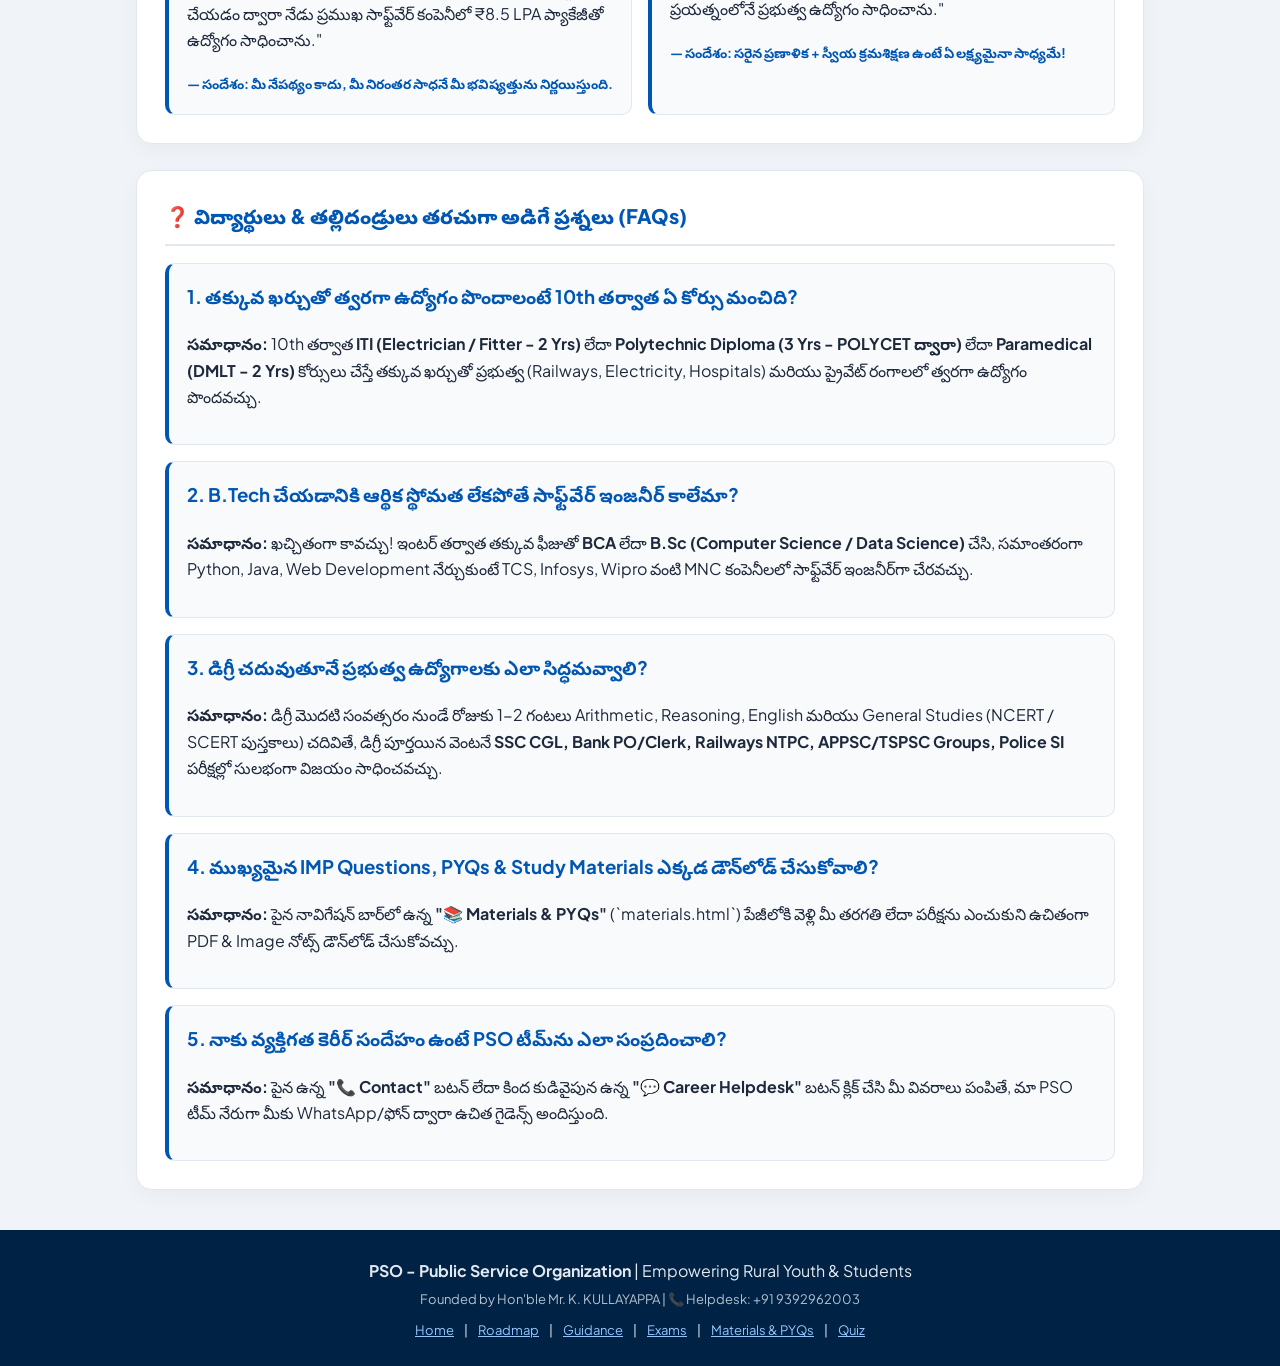
==== commit 5294db2f: "Update print statement from 'Hello' to 'Goodbye'" ====
--- a/index.html
+++ b/index.html
@@ -26,6 +26,7 @@
     <!-- Sticky Glassmorphism Navigation Bar -->
     <nav class="nav">
         <a href="index.html" class="active-nav">🏠 Home</a>
+        <a href="#news">📢 Updates</a>
         <a href="roadmap.html">🛣️ Roadmap</a>
         <a href="guidance.html">🎯 Guidance</a>
         <a href="exams.html">📝 Exams & Scholarships</a>
@@ -34,7 +35,7 @@
         <a href="#skills-hub">💻 Additional Skills</a>
         <a href="#student-tools">🧮 Calculators</a>
         <a href="#daily-gk">🧠 Daily GK</a>
-        <a href="#news">📢 Updates</a>
+        <a href="#resume-builder">📝 Resume</a>
         <a href="javascript:void(0)" onclick="openContactModal()" class="nav-contact-btn">📞 Contact</a>
         <a href="admin.html" class="nav-admin-btn">🔐 Admin</a>
     </nav>
@@ -68,7 +69,30 @@
             </div>
         </section>
 
-        <!-- 2. HERO MISSION & VISION -->
+        <!-- 2. LATEST NEWS & NOTIFICATIONS (DIRECTLY BELOW FOUNDER) -->
+        <section id="news" class="card posts-section" style="border-top: 4px solid #2563eb;">
+            <div class="posts-header-flex">
+                <h2 class="card-title" style="border:none; margin:0; padding:0;">📢 తాజా వార్తలు & నోటిఫికేషన్‌లు (Latest Updates)</h2>
+                <button id="savedToggleBtn" class="saved-filter-btn" onclick="toggleSavedView()">🔖 Saved (<span id="savedCount">0</span>)</button>
+            </div>
+            <hr class="section-divider">
+
+            <div class="filter-pills">
+                <button class="pill-btn active" onclick="setCategoryFilter('ALL', this)">All Updates</button>
+                <button class="pill-btn" onclick="setCategoryFilter('Govt Jobs', this)">🏛️ Govt Jobs</button>
+                <button class="pill-btn" onclick="setCategoryFilter('Notifications', this)">📣 Notifications</button>
+                <button class="pill-btn" onclick="setCategoryFilter('Scholarships', this)">🎓 Scholarships</button>
+                <button class="pill-btn" onclick="setCategoryFilter('General Updates', this)">📰 General</button>
+            </div>
+
+            <input type="text" id="searchInput" class="modern-search" placeholder="🔍 ఉద్యోగం, కోర్సు లేదా నోటిఫికేషన్ పేరుతో వెతకండి..." onkeyup="filterPosts()">
+
+            <div id="postsContainer">
+                <p style="text-align:center;">డేటా లోడ్ అవుతోంది...</p>
+            </div>
+        </section>
+
+        <!-- 3. HERO MISSION & VISION -->
         <section id="about" class="card hero-card">
             <span class="hero-badge">🌟 Empowering Rural Youth & Students</span>
             <h2>గ్రామీణ ఆణిముత్యాలకు రక్షణ.. భావి భారతానికి మార్గదర్శనం!</h2>
@@ -82,7 +106,7 @@
             </div>
         </section>
 
-        <!-- 3. 5 DEDICATED DEEP-DIVE PORTALS -->
+        <!-- 4. 5 DEDICATED DEEP-DIVE PORTALS -->
         <section class="card">
             <h2 class="card-title">🚀 Complete Career & Education Portals (ప్రత్యేక విభాగాలు)</h2>
             <p style="margin-bottom: 16px; opacity: 0.85;">ప్రతీ కార్డుపై క్లిక్ చేస్తే ఆ విభాగానికి సంబంధించిన పూర్తి లోతైన సమాచారంతో ప్రత్యేక పేజీ ఓపెన్ అవుతుంది:</p>
@@ -124,7 +148,7 @@
             </div>
         </section>
 
-        <!-- 4. STAGE-BY-STAGE COMPLETE EDUCATION STRUCTURE -->
+        <!-- 5. STAGE-BY-STAGE COMPLETE EDUCATION STRUCTURE -->
         <section class="card">
             <h2 class="card-title">🧭 విద్యా దశల వారీగా సమగ్ర అవగాహన (Complete Education Stages)</h2>
             <div class="bilingual-grid">
@@ -179,7 +203,7 @@
             </div>
         </section>
 
-        <!-- 5. ADDITIONAL SKILLS & HIGH-INCOME CAREER TRACKS -->
+        <!-- 6. ADDITIONAL SKILLS & HIGH-INCOME CAREER TRACKS -->
         <section id="skills-hub" class="card">
             <h2 class="card-title">💻 చదువుతో పాటు నేర్చుకోవాల్సిన Additional Skills & High-Income Tracks</h2>
             <p style="margin-bottom: 16px;">కేవలం డిగ్రీ సర్టిఫికెట్ మాత్రమే కాకుండా, నేటి జాబ్ మార్కెట్‌లో వెంటనే ఉద్యోగం సంపాదించడానికి ఈ అదనపు నైపుణ్యాలు (Additional Skills) ఎంతో కీలకం:</p>
@@ -215,7 +239,7 @@
             </div>
         </section>
 
-        <!-- 6. FREE GOVT & CORPORATE CERTIFICATION PORTALS -->
+        <!-- 7. FREE GOVT & CORPORATE CERTIFICATION PORTALS -->
         <section class="card">
             <h2 class="card-title">🏅 ఉచిత సర్టిఫికెట్ కోర్సులు & ఇంటర్న్‌షిప్ పోర్టల్స్ (Free Skill Portals)</h2>
             <p style="margin-bottom: 14px;">రూపాయి ఖర్చు లేకుండా కేంద్ర ప్రభుత్వం & ప్రముఖ ఐటీ కంపెనీలు అందించే సర్టిఫికెట్ కోర్సులు:</p>
@@ -259,8 +283,7 @@
             </div>
         </section>
 
-        
-        <!-- 7. INTERACTIVE STUDENT UTILITY CALCULATORS -->
+        <!-- 8. INTERACTIVE STUDENT UTILITY CALCULATORS -->
         <section id="student-tools" class="card" style="border-top: 4px solid #0ea5e9;">
             <h2 class="card-title">🧮 Smart Student Calculators (వయస్సు అర్హత, మార్కులు & CGPA క్యాలిక్యులేటర్లు)</h2>
             <p style="margin-bottom: 16px;">ప్రభుత్వ ఉద్యోగ దరఖాస్తులు & కాలేజీ అప్లికేషన్ల కోసం మీ వయస్సు అర్హత, మార్కుల శాతం మరియు CGPA ను క్షణాల్లో తెలుసుకోండి:</p>
@@ -319,7 +342,7 @@
             </div>
         </section>
 
-        <!-- 8. INTERACTIVE DAILY GK & EXAM PRACTICE QUIZ -->
+        <!-- 9. INTERACTIVE DAILY GK & EXAM PRACTICE QUIZ -->
         <section id="daily-gk" class="card" style="border-top: 4px solid #8b5cf6;">
             <h2 class="card-title">🧠 Daily GK & Competitive Exam Mini-Quiz (ప్రాక్టీస్ టెస్ట్)</h2>
             <p style="margin-bottom: 15px;">APPSC, TSPSC, SSC, RRB & Police పరీక్షల కోసం ముఖ్యమైన ప్రశ్నలు — సరైన ఆప్షన్‌పై క్లిక్ చేసి మీ సమాధానం చెక్ చేసుకోండి:</p>
@@ -371,7 +394,7 @@
             </div>
         </section>
 
-        <!-- 9. COMPLETE COURSE & SALARY MATRIX -->
+        <!-- 10. COMPLETE COURSE & SALARY MATRIX -->
         <section class="card">
             <h2 class="card-title">📊 ముఖ్య కోర్సులు, కాలపరిమితి & ప్రారంభ జీతాల పట్టిక (Course & Salary Matrix)</h2>
             <div class="table-responsive">
@@ -438,7 +461,7 @@
             </div>
         </section>
 
-        <!-- 10. TOP GOVT & PREMIER COLLEGES DIRECTORY -->
+        <!-- 11. TOP GOVT & PREMIER COLLEGES DIRECTORY -->
         <section class="card">
             <h2 class="card-title">🏛️ అత్యుత్తమ ప్రభుత్వ & జాతీయ విద్యా సంస్థల డైరెక్టరీ (Top Colleges Guide)</h2>
             <p style="margin-bottom: 14px;">తక్కువ ఫీజుతో అత్యుత్తమ నాణ్యమైన విద్య & ప్లేస్‌మెంట్స్ అందించే ప్రముఖ విద్యా సంస్థలు:</p>
@@ -494,7 +517,7 @@
             </div>
         </section>
 
-        <!-- 11. COMPLETE GOVT JOBS DIRECTORY BY QUALIFICATION -->
+        <!-- 12. COMPLETE GOVT JOBS DIRECTORY BY QUALIFICATION -->
         <section id="govt-calendar" class="card">
             <h2 class="card-title">🇮🇳 విద్యార్హతల వారీగా కేంద్ర & రాష్ట్ర ప్రభుత్వ ఉద్యోగాలు (Govt Jobs Directory)</h2>
             <div class="bilingual-grid">
@@ -543,239 +566,227 @@
             </div>
         </section>
 
-            <!-- 12. COMPLETE COMPETITIVE EXAMS SYLLABUS & STANDARD BOOKS BLUEPRINT -->
+        <!-- 13. COMPLETE COMPETITIVE EXAMS SYLLABUS & STANDARD BOOKS BLUEPRINT -->
         <section id="standard-books" class="card" style="border-top: 4px solid #2563eb;">
             <h2 class="card-title">📖 పోటీ పరీక్షల పూర్తి సిలబస్ & ప్రామాణిక పుస్తకాలు (Complete Syllabus & Standard Books Blueprint)</h2>
             <p style="margin-bottom: 16px;">UPSC, APPSC/TSPSC Groups (1, 2, 3, 4), SSC (CGL/CHSL/MTS), Railways (RRB), Banking & Police SI/Constable పరీక్షలలో విజయం సాధించడానికి ప్రతి సబ్జెక్టు సిలబస్ & చదవాల్సిన ప్రామాణిక పుస్తకాల పూర్తి జాబితా:</p>
 
-            <!-- 8 Subject Detailed Cards -->
             <div class="bilingual-grid" style="margin-bottom: 20px;">
-                
-                <!-- 1. Arithmetic -->
                 <div class="deep-detail-box" style="margin-bottom:0;">
                     <span class="stream-badge btech-badge">1. QUANTITATIVE APTITUDE (ARITHMETIC)</span>
                     <h3>🔢 అంకగణితం (Arithmetic Syllabus & Books)</h3>
-                    <p><strong>ముఖ్య సిలబస్:</strong> Number System, LCM & HCF, Percentages (శాతాలు), Profit & Loss (లాభనష్టాలు), Simple & Compound Interest (బారువడ్డీ & చక్రవడ్డీ), Ratio & Proportion, Averages, Time & Work, Time & Distance, Mensuration (క్షేత్రమితి), Data Interpretation.</p>
+                    <p><strong>ముఖ్య సిలబస్:</strong> Number System, LCM & HCF, Percentages (శాతాలు), Profit & Loss (లాభనష్టాలు), Simple & Compound Interest, Ratio & Proportion, Averages, Time & Work, Time & Distance, Mensuration, Data Interpretation.</p>
                     <p style="margin-bottom:0;"><strong>📚 ప్రామాణిక పుస్తకాలు:</strong> R.S. Aggarwal (Quantitative Aptitude), Arun Sharma, Kiran's SSC Mathematics PYQs, తెలుగు అకాడమీ 6th–10th గణితం.</p>
                 </div>
 
-                <!-- 2. Reasoning -->
                 <div class="deep-detail-box" style="margin-bottom:0;">
                     <span class="stream-badge bsc-badge">2. LOGICAL REASONING & MENTAL ABILITY</span>
                     <h3>🧠 రీజనింగ్ & మెంటల్ ఎబిలిటీ (Syllabus & Books)</h3>
-                    <p><strong>ముఖ్య సిలబస్:</strong> Coding-Decoding, Number & Letter Series, Analogy, Blood Relations (రక్త సంబంధాలు), Direction Sense, Seating Arrangement, Syllogisms, Clocks & Calendars, Cubes & Dice, Venn Diagrams, Non-Verbal Reasoning (Mirror & Water Images).</p>
-                    <p style="margin-bottom:0;"><strong>📚 ప్రామాణిక పుస్తకాలు:</strong> R.S. Aggarwal (A Modern Approach to Verbal & Non-Verbal Reasoning), M.K. Pandey (Analytical Reasoning), Arihant Reasoning.</p>
-                </div>
-
-                <!-- 3. History -->
+                    <p><strong>ముఖ్య సిలబస్:</strong> Coding-Decoding, Number & Letter Series, Analogy, Blood Relations, Direction Sense, Seating Arrangement, Syllogisms, Clocks & Calendars, Cubes & Dice, Venn Diagrams, Non-Verbal Reasoning.</p>
+                    <p style="margin-bottom:0;"><strong>📚 ప్రామాణిక పుస్తకాలు:</strong> R.S. Aggarwal (Verbal & Non-Verbal Reasoning), M.K. Pandey (Analytical Reasoning), Arihant Reasoning.</p>
+                </div>
+
                 <div class="deep-detail-box" style="margin-bottom:0;">
                     <span class="stream-badge bcom-badge">3. INDIAN & REGIONAL HISTORY</span>
                     <h3>🏛️ చరిత్ర & సంస్కృతి (History Syllabus & Books)</h3>
-                    <p><strong>ముఖ్య సిలబస్:</strong> సింధు నాగరికత, వేద కాలం, బౌద్ధ-జైన మతాలు, మౌర్యులు & గుప్తులు (Ancient); ఢిల్లీ సుల్తానులు, మొఘలులు, విజయనగర సామ్రాజ్యం (Medieval); 1857 తిరుగుబాటు, భారత జాతీయోద్యమం, గాంధీ యుగం (Modern); శాతవాహనులు, కాకతీయులు, ఆంధ్ర/తెలంగాణ ఉద్యమ చరిత్ర.</p>
-                    <p style="margin-bottom:0;"><strong>📚 ప్రామాణిక పుస్తకాలు:</strong> 6th–12th NCERT History, Spectrum (Modern India - Rajiv Ahir), R.S. Sharma, తెలుగు అకాడమీ AP/TS చరిత్ర పుస్తకాలు.</p>
-                </div>
-
-                <!-- 4. Indian Polity -->
+                    <p><strong>ముఖ్య సిలబస్:</strong> సింధు నాగరికత, వేద కాలం, బౌద్ధ-జైన మతాలు, మౌర్యులు & గుప్తులు (Ancient); ఢిల్లీ సుల్తానులు, మొఘలులు, విజయనగర సామ్రాజ్యం (Medieval); 1857 తిరుగుబాటు, భారత జాతీయోద్యమం (Modern); శాతవాహనులు, కాకతీయులు, ఆంధ్ర/తెలంగాణ ఉద్యమ చరిత్ర.</p>
+                    <p style="margin-bottom:0;"><strong>📚 ప్రామాణిక పుస్తకాలు:</strong> 6th–12th NCERT History, Spectrum (Modern India - Rajiv Ahir), R.S. Sharma, తెలుగు అకాడమీ AP/TS చరిత్ర.</p>
+                </div>
+
                 <div class="deep-detail-box" style="margin-bottom:0;">
                     <span class="stream-badge ba-badge">4. INDIAN POLITY & GOVERNANCE</span>
                     <h3>⚖️ భారత రాజ్యాంగం & పాలిటీ (Syllabus & Books)</h3>
-                    <p><strong>ముఖ్య సిలబస్:</strong> రాజ్యాంగ నిర్మాణం, ప్రవేశిక (Preamble), ప్రాథమిక హక్కులు (Fundamental Rights), ఆదేశిక సూత్రాలు (DPSP), ప్రాథమిక విధులు, రాష్ట్రపతి, ప్రధానమంత్రి, పార్లమెంట్, సుప్రీంకోర్టు & హైకోర్టులు, స్థానిక సంస్థలు (73 & 74 సవరణలు - పంచాయతీ రాజ్).</p>
-                    <p style="margin-bottom:0;"><strong>📚 ప్రామాణిక పుస్తకాలు:</strong> M. Laxmikanth (Indian Polity - English/Telugu), D.D. Basu, 11th NCERT (Indian Constitution at Work), తెలుగు అకాడమీ పాలిటీ.</p>
-                </div>
-
-                <!-- 5. Geography -->
+                    <p><strong>ముఖ్య సిలబస్:</strong> రాజ్యాంగ నిర్మాణం, ప్రవేశిక, ప్రాథమిక హక్కులు (Fundamental Rights), ఆదేశిక సూత్రాలు (DPSP), ప్రాథమిక విధులు, రాష్ట్రపతి, ప్రధానమంత్రి, పార్లమెంట్, సుప్రీంకోర్టు & హైకోర్టులు, పంచాయతీ రాజ్ (73 & 74 సవరణలు).</p>
+                    <p style="margin-bottom:0;"><strong>📚 ప్రామాణిక పుస్తకాలు:</strong> M. Laxmikanth (Indian Polity - English/Telugu), D.D. Basu, 11th NCERT Constitution, తెలుగు అకాడమీ పాలిటీ.</p>
+                </div>
+
                 <div class="deep-detail-box" style="margin-bottom:0;">
                     <span class="stream-badge btech-badge">5. INDIAN, WORLD & REGIONAL GEOGRAPHY</span>
                     <h3>🌍 భూగోళ శాస్త్రం (Geography Syllabus & Books)</h3>
-                    <p><strong>ముఖ్య సిలబస్:</strong> సౌర కుటుంబం, భూమి చలనాలు, వాతావరణం, మహాసముద్రాలు (Physical); భారతదేశ నైసర్గిక స్వరూపం, నదులు, రుతుపవనాలు, నేలలు, అడవులు, వ్యవసాయం, ఖనిజాలు, పరిశ్రమలు, జనాభా, రవాణా మార్గాలు & AP/TS భౌగోళిక అంశాలు.</p>
+                    <p><strong>ముఖ్య సిలబస్:</strong> సౌర కుటుంబం, వాతావరణం, మహాసముద్రాలు (Physical); భారతదేశ నైసర్గిక స్వరూపం, నదులు, రుతుపవనాలు, నేలలు, అడవులు, వ్యవసాయం, ఖనిజాలు, పరిశ్రమలు, జనాభా & AP/TS భౌగోళిక అంశాలు.</p>
                     <p style="margin-bottom:0;"><strong>📚 ప్రామాణిక పుస్తకాలు:</strong> 6th–12th NCERT Geography, G.C. Leong, Majid Husain, Oxford Student Atlas, తెలుగు అకాడమీ జాగ్రఫీ.</p>
                 </div>
 
-                <!-- 6. Economy -->
                 <div class="deep-detail-box" style="margin-bottom:0;">
                     <span class="stream-badge bsc-badge">6. INDIAN & STATE ECONOMY</span>
                     <h3>💰 ఆర్థిక శాస్త్రం (Economy Syllabus & Books)</h3>
-                    <p><strong>ముఖ్య సిలబస్:</strong> జాతీయ ఆదాయం (GDP, GNP), పంచవర్ష ప్రణాళికలు & NITI Aayog, పేదరికం & నిరుద్యోగం, ద్రవ్యోల్బణం (Inflation), RBI ద్రవ్య విధానం, బ్యాంకింగ్ సంస్కరణలు, కేంద్ర & రాష్ట్ర బడ్జెట్, ఆర్థిక సర్వే, GST, ప్రభుత్వ సంక్షేమ పథకాలు.</p>
-                    <p style="margin-bottom:0;"><strong>📚 ప్రామాణిక పుస్తకాలు:</strong> Ramesh Singh (Indian Economy), Vivek Singh, 11th & 12th NCERT Economics, కేంద్ర & రాష్ట్ర బడ్జెట్ & Socio-Economic Survey.</p>
-                </div>
-
-                <!-- 7. Science & Technology -->
+                    <p><strong>ముఖ్య సిలబస్:</strong> జాతీయ ఆదాయం (GDP, GNP), పంచవర్ష ప్రణాళికలు & NITI Aayog, పేదరికం & నిరుద్యోగం, ద్రవ్యోల్బణం (Inflation), RBI ద్రవ్య విధానం, బ్యాంకింగ్ సంస్కరణలు, కేంద్ర & రాష్ట్ర బడ్జెట్, ఆర్థిక సర్వే, GST, సంక్షేమ పథకాలు.</p>
+                    <p style="margin-bottom:0;"><strong>📚 ప్రామాణిక పుస్తకాలు:</strong> Ramesh Singh (Indian Economy), Vivek Singh, 11th & 12th NCERT Economics, కేంద్ర & రాష్ట్ర బడ్జెట్ & Survey.</p>
+                </div>
+
                 <div class="deep-detail-box" style="margin-bottom:0;">
                     <span class="stream-badge bcom-badge">7. GENERAL SCIENCE & TECHNOLOGY</span>
                     <h3>🔬 సైన్స్ & టెక్నాలజీ (Syllabus & Books)</h3>
-                    <p><strong>ముఖ్య సిలబస్:</strong> భౌతిక శాస్త్రం (కాంతి, ధ్వని, విద్యుత్, అయస్కాంతత్వం); రసాయన శాస్త్రం (ఆమ్లాలు-క్షారాలు, లోహాలు); జీవశాస్త్రం (మానవ శరీర వ్యవస్థలు, వ్యాధులు, విటమిన్లు); ISRO అంతరిక్ష ప్రయోగాలు, DRDO రక్షణ క్షిపణులు, AI, బయోటెక్నాలజీ & పర్యావరణం.</p>
-                    <p style="margin-bottom:0;"><strong>📚 ప్రామాణిక పుస్తకాలు:</strong> 6th–10th NCERT & SCERT Science, Lucent's General Science, Ravi P. Agrahari (Science & Tech), ISRO/PIB సైన్స్ అప్‌డేట్స్.</p>
-                </div>
-
-                <!-- 8. English & Current Affairs -->
+                    <p><strong>ముఖ్య సిలబస్:</strong> భౌతిక శాస్త్రం (కాంతి, ధ్వని, విద్యుత్, అయస్కాంతత్వం); రసాయన శాస్త్రం (ఆమ్లాలు-క్షారాలు, లోహాలు); జీవశాస్త్రం (మానవ శరీర వ్యవస్థలు, వ్యాధులు, విటమిన్లు); ISRO అంతరిక్ష ప్రయోగాలు, DRDO క్షిపణులు, AI, బయోటెక్నాలజీ & పర్యావరణం.</p>
+                    <p style="margin-bottom:0;"><strong>📚 ప్రామాణిక పుస్తకాలు:</strong> 6th–10th NCERT & SCERT Science, Lucent's General Science, Ravi P. Agrahari (Science & Tech).</p>
+                </div>
+
                 <div class="deep-detail-box" style="margin-bottom:0;">
                     <span class="stream-badge ba-badge">8. GENERAL ENGLISH & CURRENT AFFAIRS</span>
                     <h3>📰 ఇంగ్లీష్ & కరెంట్ అఫైర్స్ (Syllabus & Books)</h3>
-                    <p><strong>ముఖ్య సిలబస్:</strong> Tenses, Active-Passive Voice, Direct-Indirect Speech, Articles, Prepositions, Synonyms & Antonyms, One-Word Substitutions, Reading Comprehension; జాతీయ & అంతర్జాతీయ వార్తలు, అవార్డులు, క్రీడలు, సదస్సులు & ప్రభుత్వ పథకాలు.</p>
+                    <p><strong>ముఖ్య సిలబస్:</strong> Tenses, Active-Passive Voice, Direct-Indirect Speech, Articles, Prepositions, Synonyms & Antonyms, Comprehension; జాతీయ & అంతర్జాతీయ వార్తలు, అవార్డులు, క్రీడలు, సదస్సులు & ప్రభుత్వ పథకాలు.</p>
                     <p style="margin-bottom:0;"><strong>📚 ప్రామాణిక పుస్తకాలు:</strong> Wren & Martin, S.P. Bakshi (Objective General English), ఈనాడు / సాక్షి / The Hindu దినపత్రికలు & Yojana మ్యాగజైన్.</p>
                 </div>
-
-            </div>
-
-            <!-- Quick Master Reference Table -->
+            </div>
+        </section>
+
+        <!-- 14. INSTANT 1-CLICK ATS RESUME BUILDER -->
+        <section id="resume-builder" class="card" style="border-top: 4px solid #10b981;">
+            <h2 class="card-title">📝 Instant Student Resume Generator (ఉచిత రెజ్యూమ్ బిల్డర్)</h2>
+            <p style="margin-bottom: 15px;">కంప్యూటర్ సెంటర్లకు వెళ్లకుండానే మీ వివరాలు నింపి ప్రొఫెషనల్ <strong>1-Page Resume</strong> తయారు చేసుకుని PDF గా సేవ్ చేసుకోండి:</p>
+
+            <div class="bilingual-grid">
+                <div>
+                    <input type="text" id="resName" class="modal-input" placeholder="పూర్తి పేరు (Full Name)" style="margin-bottom:10px;">
+                    <input type="text" id="resRole" class="modal-input" placeholder="లక్ష్యం / హోదా (ఉదా: B.Tech CSE Graduate / Full Stack Developer)" style="margin-bottom:10px;">
+                    <input type="text" id="resContact" class="modal-input" placeholder="ఫోన్, Email & ఊరు (ఉదా: +91 9876543210 | mail@gmail.com | Anantapur)" style="margin-bottom:10px;">
+                    <textarea id="resEdu" class="modal-input" rows="2" placeholder="విద్యార్హతలు (ఉదా: B.Tech CSE - 8.4 CGPA | Inter MPC - 92% | 10th - 95%)" style="margin-bottom:10px;"></textarea>
+                </div>
+                <div>
+                    <textarea id="resSkills" class="modal-input" rows="2" placeholder="నైపుణ్యాలు (ఉదా: HTML, CSS, JavaScript, React, Python, MS Excel, Communication)" style="margin-bottom:10px;"></textarea>
+                    <textarea id="resProjects" class="modal-input" rows="2" placeholder="ప్రాజెక్ట్స్ / ఇంటర్న్‌షిప్ (ఉదా: Student Career Portal Web App, E-Commerce Website)" style="margin-bottom:10px;"></textarea>
+                    <input type="text" id="resLang" class="modal-input" placeholder="భాషలు (ఉదా: Telugu, English, Hindi)" style="margin-bottom:10px;">
+                    <button onclick="generateInstantResume()" class="submit-btn" style="background:#059669;">📄 Generate & Print PDF Resume</button>
+                </div>
+            </div>
+        </section>
+
+        <!-- 15. SMART STUDY TIMER & DAILY TARGET PLANNER -->
+        <section id="study-planner" class="card" style="border-top: 4px solid #f59e0b;">
+            <h2 class="card-title">⏱️ Smart Study Focus Timer & Daily Goal Tracker</h2>
+            <div class="bilingual-grid">
+                <div class="deep-detail-box" style="margin-bottom:0; text-align:center;">
+                    <span class="stream-badge bcom-badge">25-MIN FOCUS TIMER</span>
+                    <h3>📚 పరీక్షల ఏకాగ్రత టైమర్ (Pomodoro)</h3>
+                    <div id="pomodoroDisplay" style="font-size: 38px; font-weight: 800; color: var(--primary-color); margin: 12px 0; font-family: monospace;">25:00</div>
+                    <div style="display:flex; gap:8px; justify-content:center; flex-wrap:wrap;">
+                        <button onclick="startStudyTimer()" class="pill-btn active">▶️ Start</button>
+                        <button onclick="pauseStudyTimer()" class="pill-btn">⏸️ Pause</button>
+                        <button onclick="resetStudyTimer()" class="pill-btn">🔄 Reset</button>
+                    </div>
+                    <p style="font-size:12.5px; opacity:0.8; margin-top:10px;">25 నిమిషాలు ఫోన్ పక్కన పెట్టి చదవండి, ఆ తర్వాత 5 నిమిషాలు విశ్రాంతి తీసుకోండి!</p>
+                </div>
+
+                <div class="deep-detail-box" style="margin-bottom:0;">
+                    <span class="stream-badge bsc-badge">DAILY HABIT TRACKER</span>
+                    <h3>✅ ఈరోజు మీ చదువు లక్ష్యాలు (Daily Checklist)</h3>
+                    <label style="display:block; margin:8px 0; cursor:pointer;"><input type="checkbox"> 📰 30 నిమిషాలు వార్తాపత్రిక & Current Affairs చదవడం</label>
+                    <label style="display:block; margin:8px 0; cursor:pointer;"><input type="checkbox"> 📘 కనీసం 2 ముఖ్యమైన చాప్టర్లు / IMP Questions రివిజన్</label>
+                    <label style="display:block; margin:8px 0; cursor:pointer;"><input type="checkbox"> 📝 1 పాత ప్రశ్నాపత్రం (PYQ) లేదా మినీ క్విజ్ ప్రాక్టీస్</label>
+                    <label style="display:block; margin:8px 0; cursor:pointer;"><input type="checkbox"> 💻 45 నిమిషాలు Coding / English / Skill ప్రాక్టీస్</label>
+                </div>
+            </div>
+        </section>
+
+        <!-- 16. SCHOLARSHIP QUICK ELIGIBILITY CHECKER -->
+        <section class="card" style="border-top: 4px solid #6366f1;">
+            <h2 class="card-title">🎓 Scholarship Eligibility Quick-Checker (స్కాలర్‌షిప్ అర్హత తనిఖీ)</h2>
+            <div class="quiz-controls">
+                <select id="schStage" class="modern-select">
+                    <option value="inter">Intermediate / Polytechnic / ITI</option>
+                    <option value="ug">Degree / B.Tech / Pharmacy / Agriculture</option>
+                    <option value="pg">PG (M.Tech / MBA / MCA / M.Sc)</option>
+                </select>
+                <select id="schIncome" class="modern-select">
+                    <option value="low">కుటుంబ వార్షిక ఆదాయం ₹2.5 లక్షల లోపు</option>
+                    <option value="mid">కుటుంబ వార్షిక ఆదాయం ₹2.5 – ₹8 లక్షల మధ్య</option>
+                </select>
+                <select id="schGender" class="modern-select">
+                    <option value="any">అందరూ (All Students)</option>
+                    <option value="girl">బాలికలు (Girl Student - AICTE Pragati)</option>
+                </select>
+                <button onclick="checkScholarshipEligibility()" class="quiz-btn">🔍 స్కాలర్‌షిప్ వివరాలు చూడండి</button>
+            </div>
+            <div id="schResultBox" class="quiz-result-box" style="display:none; margin-top:14px;"></div>
+        </section>
+
+        <!-- 17. FREE GOVT HOSTELS, GURUKULAMS & COACHING -->
+        <section class="card">
+            <h2 class="card-title">🏫 పేద & గ్రామీణ విద్యార్థులకు ఉచిత గురుకులాలు & ఉచిత కోచింగ్ పథకాలు</h2>
+            <div class="bilingual-grid">
+                <div class="deep-detail-box" style="margin-bottom:0;">
+                    <span class="stream-badge bsc-badge">FREE RESIDENTIAL SCHOOLS & COLLEGES</span>
+                    <h3>1. గురుకుల విద్యాలయాలు (Gurukulam Institutions)</h3>
+                    <p>AP & Telangana Social Welfare, Tribal Welfare, BC Welfare మరియు Minority గురుకుల పాఠశాలలు & జూనియర్ కాలేజీలలో 5వ తరగతి నుండి ఇంటర్మీడియట్ వరకు <strong>ఉచిత విద్య, ఉచిత వసతి (Hostel), పౌష్టికాహారం, పుస్తకాలు మరియు IIT-JEE / NEET ఉచిత కోచింగ్</strong> అందిస్తారు.</p>
+                </div>
+
+                <div class="deep-detail-box" style="margin-bottom:0;">
+                    <span class="stream-badge btech-badge">FREE CIVIL SERVICES & GOVT COACHING</span>
+                    <h3>2. ప్రభుత్వ ఉచిత పోటీ పరీక్షల శిక్షణ (Study Circles)</h3>
+                    <p>డిగ్రీ పూర్తయిన SC, ST, BC, Minority & EWS విద్యార్థులకు <strong>Dr. B.R. Ambedkar Study Circles, BC Study Circles, Tribal Study Circles</strong> ద్వారా UPSC (IAS/IPS), APPSC/TSPSC Groups, SSC, Banking మరియు SI/Constable పరీక్షలకు స్టైపెండ్‌తో కూడిన ఉచిత శిక్షణ ఇస్తారు.</p>
+                </div>
+            </div>
+        </section>
+
+        <!-- 18. OFFICIAL GOVT PORTALS & HELPLINES -->
+        <section class="card">
+            <h2 class="card-title">🔗 ముఖ్యమైన ప్రభుత్వ వెబ్‌సైట్లు & విద్యార్థి హెల్ప్‌లైన్ పోర్టల్స్</h2>
             <div class="table-responsive">
                 <table class="modern-table">
                     <thead>
                         <tr>
-                            <th>సబ్జెక్ట్ (Subject)</th>
-                            <th>బేసిక్స్ కోసం (Foundation)</th>
-                            <th>అడ్వాన్స్‌డ్ ప్రామాణిక పుస్తకం (Standard Book)</th>
-                            <th>ముఖ్యమైన పరీక్షలు (Target Exams)</th>
+                            <th>విభాగం (Department)</th>
+                            <th>అధికారిక వెబ్‌సైట్ (Official Portal)</th>
+                            <th>ఉపయోగం (Purpose)</th>
                         </tr>
                     </thead>
                     <tbody>
                         <tr>
-                            <td><strong>Arithmetic & Reasoning</strong></td>
-                            <td>6th–10th SCERT / NCERT Maths</td>
-                            <td>R.S. Aggarwal & Kiran PYQs</td>
-                            <td>SSC, Banking, RRB, Police SI/PC, Groups</td>
-                        </tr>
-                        <tr>
-                            <td><strong>Indian Polity</strong></td>
-                            <td>11th NCERT Constitution</td>
-                            <td>M. Laxmikanth (Indian Polity)</td>
-                            <td>UPSC, APPSC/TSPSC Group-1, 2, SI</td>
-                        </tr>
-                        <tr>
-                            <td><strong>Indian & State History</strong></td>
-                            <td>6th–12th NCERT History</td>
-                            <td>Spectrum (Modern) & Telugu Akademi</td>
-                            <td>UPSC, Groups, DSC, Police Exams</td>
-                        </tr>
-                        <tr>
-                            <td><strong>Geography & Economy</strong></td>
-                            <td>6th–12th NCERT + Atlas</td>
-                            <td>Majid Husain & Ramesh Singh + Survey</td>
-                            <td>UPSC, APPSC/TSPSC Groups, SSC CGL</td>
-                        </tr>
-                        <tr>
-                            <td><strong>Science & Technology</strong></td>
-                            <td>6th–10th NCERT Science</td>
-                            <td>Lucent Science & Ravi Agrahari (S&T)</td>
-                            <td>RRB NTPC/ALP, SSC, Group-1 & Group-2</td>
+                            <td><strong>National Scholarship Portal (NSP)</strong></td>
+                            <td><a href="https://scholarships.gov.in" target="_blank" style="color:var(--primary-color); font-weight:700;">scholarships.gov.in</a></td>
+                            <td>కేంద్ర ప్రభుత్వ స్కాలర్‌షిప్‌లు (NMMS, AICTE, Minority, SC/ST).</td>
+                        </tr>
+                        <tr>
+                            <td><strong>AP Jnanabhumi & ePass</strong></td>
+                            <td><a href="https://jnanabhumi.ap.gov.in" target="_blank" style="color:var(--primary-color); font-weight:700;">jnanabhumi.ap.gov.in</a></td>
+                            <td>ఆంధ్రప్రదేశ్ ఫీజు రీయింబర్స్‌మెంట్ & వసతి దీవెన.</td>
+                        </tr>
+                        <tr>
+                            <td><strong>Telangana ePASS</strong></td>
+                            <td><a href="https://telanganaepass.cgg.gov.in" target="_blank" style="color:var(--primary-color); font-weight:700;">telanganaepass.cgg.gov.in</a></td>
+                            <td>తెలంగాణ పోస్ట్-మెట్రిక్ స్కాలర్‌షిప్ & ఫీజు రీయింబర్స్‌మెంట్.</td>
+                        </tr>
+                        <tr>
+                            <td><strong>SSC (Staff Selection Commission)</strong></td>
+                            <td><a href="https://ssc.gov.in" target="_blank" style="color:var(--primary-color); font-weight:700;">ssc.gov.in</a></td>
+                            <td>SSC CGL, CHSL, MTS, GD Constable నోటిఫికేషన్లు & ఫలితాలు.</td>
+                        </tr>
+                        <tr>
+                            <td><strong>APPSC & TSPSC</strong></td>
+                            <td><a href="https://psc.ap.gov.in" target="_blank" style="color:var(--primary-color); font-weight:700;">psc.ap.gov.in</a> / <a href="https://www.tspsc.gov.in" target="_blank" style="color:var(--primary-color); font-weight:700;">tspsc.gov.in</a></td>
+                            <td>రాష్ట్ర ప్రభుత్వ Group-1, Group-2, Group-3, Group-4 ఉద్యోగాలు.</td>
+                        </tr>
+                        <tr>
+                            <td><strong>National Career Service (NCS)</strong></td>
+                            <td><a href="https://www.ncs.gov.in" target="_blank" style="color:var(--primary-color); font-weight:700;">ncs.gov.in</a></td>
+                            <td>కేంద్ర ప్రభుత్వ ఉచిత జాబ్ పోర్టల్ & కెరీర్ కౌన్సెలింగ్.</td>
                         </tr>
                     </tbody>
                 </table>
             </div>
         </section>
 
-
-        <!-- 13. RESUME & INTERVIEW READINESS BLUEPRINT -->
+        <!-- 19. RURAL YOUTH SUCCESS STORIES WALL -->
         <section class="card">
-            <h2 class="card-title">📄 ఉద్యోగ ఇంటర్వ్యూ & ప్రొఫెషనల్ రెజ్యూమ్ గైడ్ (Job Readiness Kit)</h2>
+            <h2 class="card-title">🌟 గ్రామీణ విద్యార్థుల విజయ గాథలు (Rural Achievers Inspiration)</h2>
             <div class="bilingual-grid">
                 <div class="deep-detail-box" style="margin-bottom:0;">
-                    <span class="stream-badge btech-badge">ATS RESUME CHECKLIST</span>
-                    <h3>1. 1-Page ప్రొఫెషనల్ రెజ్యూమ్‌లో ఉండాల్సినవి</h3>
-                    <ul>
-                        <li><strong>Header:</strong> పూర్తి పేరు, ఫోన్ నంబర్, ప్రొఫెషనల్ Gmail, LinkedIn & GitHub లింకులు.</li>
-                        <li><strong>Career Objective:</strong> మీ నైపుణ్యాలు & లక్ష్యాన్ని తెలిపే 2-3 పంక్తుల సారాంశం.</li>
-                        <li><strong>Projects & Internships:</strong> మీరు చేసిన ప్రాజెక్టులు & నేర్చుకున్న టెక్నాలజీల వివరాలు.</li>
-                        <li><strong>Skills & Certifications:</strong> Technical Skills, Soft Skills & సర్టిఫికెట్లు.</li>
-                    </ul>
-                </div>
-
-                <div class="deep-detail-box" style="margin-bottom:0;">
-                    <span class="stream-badge bsc-badge">INTERVIEW SUCCESS TIPS</span>
-                    <h3>2. ఇంటర్వ్యూలో విజయం సాధించడానికి 4 సూత్రాలు</h3>
-                    <ul>
-                        <li><strong>"Tell me about yourself":</strong> 60 సెకన్లలో మీ చదువు, స్కిల్స్ & ప్రాజెక్టులను స్పష్టంగా పరిచయం చేసుకోండి.</li>
-                        <li><strong>Company Research:</strong> ఇంటర్వ్యూకు వెళ్లే ముందు ఆ కంపెనీ లేదా ప్రభుత్వ శాఖ గురించి కనీస సమాచారం తెలుసుకోండి.</li>
-                        <li><strong>Body Language:</strong> చిరునవ్వుతో, ఆత్మవిశ్వాసంతో కళ్ళలోకి చూస్తూ సమాధానం చెప్పండి.</li>
-                        <li><strong>Honesty:</strong> తెలియని ప్రశ్నకు తప్పుడు సమాధానం చెప్పకుండా "నేర్చుకుంటాను" అని నిజాయితీగా చెప్పండి.</li>
-                    </ul>
-                </div>
-            </div>
-        </section>
-
-        <!-- 14. FREE GOVT HOSTELS, GURUKULAMS & COACHING -->
-        <section class="card">
-            <h2 class="card-title">🏫 పేద & గ్రామీణ విద్యార్థులకు ఉచిత గురుకులాలు & ఉచిత కోచింగ్ పథకాలు</h2>
-            <div class="bilingual-grid">
-                <div class="deep-detail-box" style="margin-bottom:0;">
-                    <span class="stream-badge bsc-badge">FREE RESIDENTIAL SCHOOLS & COLLEGES</span>
-                    <h3>1. గురుకుల విద్యాలయాలు (Gurukulam Institutions)</h3>
-                    <p>AP & Telangana Social Welfare, Tribal Welfare, BC Welfare మరియు Minority గురుకుల పాఠశాలలు & జూనియర్ కాలేజీలలో 5వ తరగతి నుండి ఇంటర్మీడియట్ వరకు <strong>ఉచిత విద్య, ఉచిత వసతి (Hostel), పౌష్టికాహారం, పుస్తకాలు మరియు IIT-JEE / NEET ఉచిత కోచింగ్</strong> అందిస్తారు.</p>
-                </div>
-
-                <div class="deep-detail-box" style="margin-bottom:0;">
-                    <span class="stream-badge btech-badge">FREE CIVIL SERVICES & GOVT COACHING</span>
-                    <h3>2. ప్రభుత్వ ఉచిత పోటీ పరీక్షల శిక్షణ (Study Circles)</h3>
-                    <p>డిగ్రీ పూర్తయిన SC, ST, BC, Minority & EWS విద్యార్థులకు <strong>Dr. B.R. Ambedkar Study Circles, BC Study Circles, Tribal Study Circles</strong> ద్వారా UPSC (IAS/IPS), APPSC/TSPSC Groups, SSC, Banking మరియు SI/Constable పరీక్షలకు స్టైపెండ్‌తో కూడిన ఉచిత శిక్షణ ఇస్తారు.</p>
-                </div>
-            </div>
-        </section>
-
-        <!-- 15. ABROAD EDUCATION & SELF-EMPLOYMENT SCHEMES -->
-        <section class="card">
-            <h2 class="card-title">🌍 విదేశీ విద్య & స్వయం ఉపాధి పథకాలు (Global & Startup Opportunities)</h2>
-            <div class="bilingual-grid">
-                <div class="deep-detail-box" style="margin-bottom:0;">
-                    <span class="stream-badge ba-badge">STUDY ABROAD</span>
-                    <h3>✈️ విదేశీ ఉన్నత విద్య (MS / MBA Abroad)</h3>
-                    <p>B.Tech లేదా Degree తర్వాత USA, UK, Canada, Germany, Australia దేశాలలో MS చేయాలనుకునే విద్యార్థులు <strong>IELTS / TOEFL / GRE</strong> పరీక్షలు రాయాలి. అర్హులైన పేద విద్యార్థులకు రాష్ట్ర ప్రభుత్వాలు <strong>విదేశీ విద్యా దీవెన / Ambedkar Overseas Vidya Nidhi</strong> ద్వారా ₹10 నుండి ₹15 లక్షల వరకు ఆర్థిక సాయం అందిస్తాయి.</p>
-                </div>
-
-                <div class="deep-detail-box" style="margin-bottom:0;">
-                    <span class="stream-badge bcom-badge">SELF-EMPLOYMENT & STARTUPS</span>
-                    <h3>🚀 స్వయం ఉపాధి & వ్యాపార లోన్ పథకాలు</h3>
-                    <p>ఉద్యోగం కోసం ఎదురుచూడకుండా ఇతరులకు ఉపాధి కల్పించాలనుకునే యువతకు కేంద్ర ప్రభుత్వ <strong>PM Mudra Yojana (₹10 లక్షల వరకు లోన్), PMEGP (35% వరకు సబ్సిడీ), Stand-Up India</strong> పథకాల ద్వారా బ్యాంకు రుణాలు లభిస్తాయి.</p>
-                </div>
-            </div>
-        </section>
-
-        <!-- 16. COMMON CAREER MISTAKES STUDENTS MUST AVOID -->
-        <section class="card">
-            <h2 class="card-title">⚠️ విద్యార్థులు చేసే సాధారణ తప్పులు — వాటికి సరైన పరిష్కారాలు</h2>
-            <div class="bilingual-grid">
-                <div class="deep-detail-box" style="margin-bottom:0;">
-                    <h3>❌ తప్పు 1: స్నేహితులు చేరారని ఒకే గ్రూప్ తీసుకోవడం</h3>
-                    <p><strong>✅ పరిష్కారం:</strong> మీ స్నేహితుల ఆసక్తి వేరు, మీ సామర్థ్యం వేరు. మీకు ఏ సబ్జెక్ట్ ఇష్టమో తెలుసుకుని ఆ గ్రూప్ ఎంచుకోండి.</p>
-                </div>
-                <div class="deep-detail-box" style="margin-bottom:0;">
-                    <h3>❌ తప్పు 2: ఇంగ్లీష్ రాదని భయపడి వెనకడుగు వేయడం</h3>
-                    <p><strong>✅ పరిష్కారం:</strong> ఇంగ్లీష్ అనేది కేవలం ఒక భాష మాత్రమే, తెలివితేటలకు కొలమానం కాదు. రోజూ 20 నిమిషాలు సాధన చేస్తే 6 నెలల్లో సులభంగా మాట్లాడవచ్చు.</p>
-                </div>
-                <div class="deep-detail-box" style="margin-bottom:0;">
-                    <h3>❌ తప్పు 3: డిగ్రీ పూర్తయ్యే వరకు పోటీ పరీక్షల గురించి ఆలోచించకపోవడం</h3>
-                    <p><strong>✅ పరిష్కారం:</strong> డిగ్రీ 1st Year నుండే NCERT/SCERT పుస్తకాలు & కరెంట్ అఫైర్స్ చదవడం మొదలుపెడితే మొదటి ప్రయత్నంలోనే ఉద్యోగం వస్తుంది.</p>
-                </div>
-                <div class="deep-detail-box" style="margin-bottom:0;">
-                    <h3>❌ తప్పు 4: పాత ప్రశ్నాపత్రాలు (PYQs) ప్రాక్టీస్ చేయకపోవడం</h3>
-                    <p><strong>✅ పరిష్కారం:</strong> ఏ పరీక్షకైనా గత 5 సంవత్సరాల PYQs మరియు IMP Questions సాధన చేస్తే 70% ప్రశ్నల సరళి అర్థమవుతుంది.</p>
-                </div>
-            </div>
-        </section>
-
-        <!-- 17. LATEST NEWS & NOTIFICATIONS (FIREBASE LIVE) -->
-        <section id="news" class="card posts-section">
-            <div class="posts-header-flex">
-                <h2 class="card-title" style="border:none; margin:0; padding:0;">📢 తాజా వార్తలు & నోటిఫికేషన్‌లు (Latest Updates)</h2>
-                <button id="savedToggleBtn" class="saved-filter-btn" onclick="toggleSavedView()">🔖 Saved (<span id="savedCount">0</span>)</button>
-            </div>
-            <hr class="section-divider">
-
-            <div class="filter-pills">
-                <button class="pill-btn active" onclick="setCategoryFilter('ALL', this)">All Updates</button>
-                <button class="pill-btn" onclick="setCategoryFilter('Govt Jobs', this)">🏛️ Govt Jobs</button>
-                <button class="pill-btn" onclick="setCategoryFilter('Notifications', this)">📣 Notifications</button>
-                <button class="pill-btn" onclick="setCategoryFilter('Scholarships', this)">🎓 Scholarships</button>
-                <button class="pill-btn" onclick="setCategoryFilter('General Updates', this)">📰 General</button>
-            </div>
-
-            <input type="text" id="searchInput" class="modern-search" placeholder="🔍 ఉద్యోగం, కోర్సు లేదా నోటిఫికేషన్ పేరుతో వెతకండి..." onkeyup="filterPosts()">
-
-            <div id="postsContainer">
-                <p style="text-align:center;">డేటా లోడ్ అవుతోంది...</p>
-            </div>
-        </section>
-
-        <!-- 18. COMPREHENSIVE STUDENT FAQS -->
+                    <span class="stream-badge btech-badge">SOFTWARE & IT SUCCESS</span>
+                    <h3>💻 తెలుగు మీడియం నుండి MNC సాఫ్ట్‌వేర్ ఇంజనీర్ వరకు!</h3>
+                    <p>"గ్రామీణ ప్రభుత్వ పాఠశాలలో 10వ తరగతి వరకు తెలుగు మీడియంలో చదివి, డిగ్రీతో పాటు రోజుకు 2 గంటలు Coding & English ప్రాక్టీస్ చేయడం ద్వారా నేడు ప్రముఖ సాఫ్ట్‌వేర్ కంపెనీలో ₹8.5 LPA ప్యాకేజీతో ఉద్యోగం సాధించాను."</p>
+                    <small style="font-weight:700; color:var(--primary-color);">— సందేశం: మీ నేపథ్యం కాదు, మీ నిరంతర సాధనే మీ భవిష్యత్తును నిర్ణయిస్తుంది.</small>
+                </div>
+
+                <div class="deep-detail-box" style="margin-bottom:0;">
+                    <span class="stream-badge bsc-badge">GOVT JOB SUCCESS</span>
+                    <h3>🏛️ రైతు కుటుంబం నుండి ప్రభుత్వ అధికారిగా!</h3>
+                    <p>"ఖరీదైన కోచింగ్ సెంటర్లకు వెళ్లే స్థోమత లేకపోయినా, 6th–12th NCERT/SCERT పుస్తకాలు, డైలీ కరెంట్ అఫైర్స్ మరియు పాత ప్రశ్నాపత్రాలు (PYQs) క్రమం తప్పకుండా సాధన చేసి మొదటి ప్రయత్నంలోనే ప్రభుత్వ ఉద్యోగం సాధించాను."</p>
+                    <small style="font-weight:700; color:var(--primary-color);">— సందేశం: సరైన ప్రణాళిక + స్వీయ క్రమశిక్షణ ఉంటే ఏ లక్ష్యమైనా సాధ్యమే!</small>
+                </div>
+            </div>
+        </section>
+
+        <!-- 20. COMPREHENSIVE STUDENT FAQS -->
         <section class="card">
             <h2 class="card-title">❓ విద్యార్థులు & తల్లిదండ్రులు తరచుగా అడిగే ప్రశ్నలు (FAQs)</h2>
             
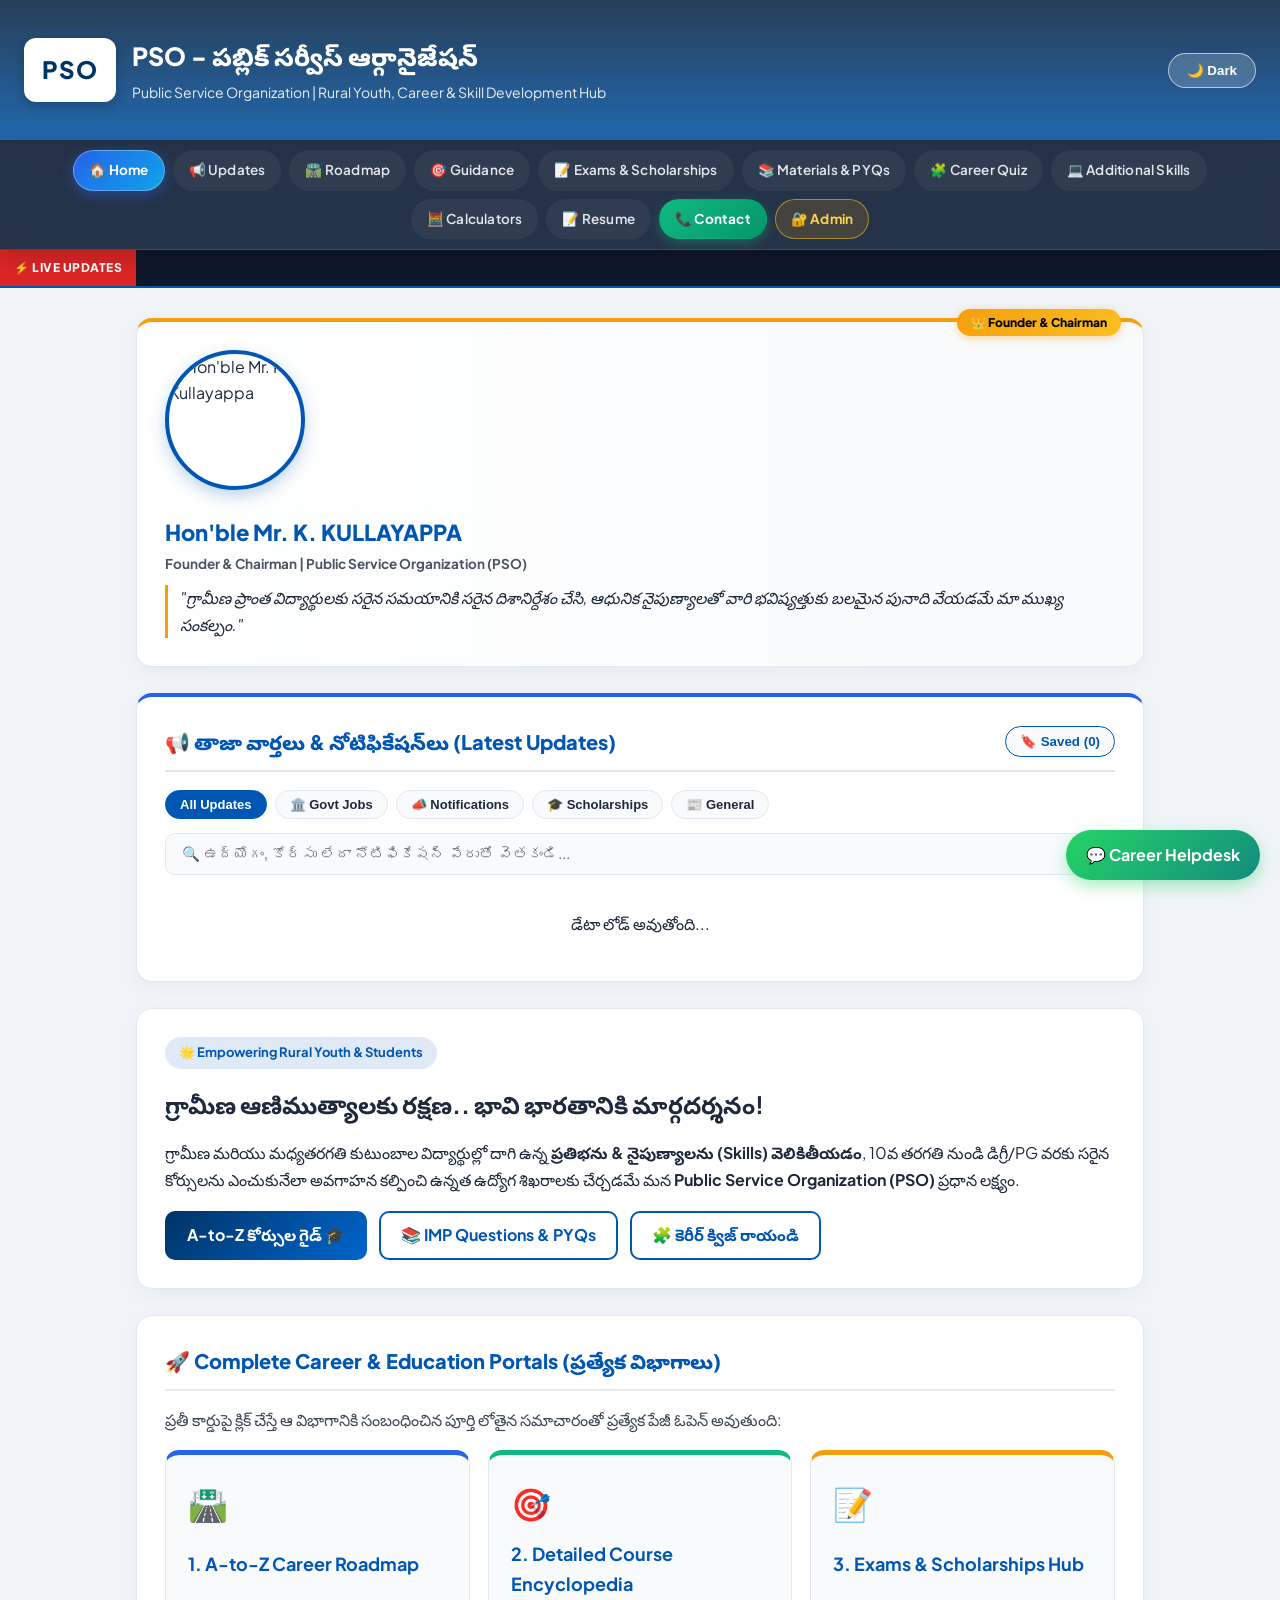
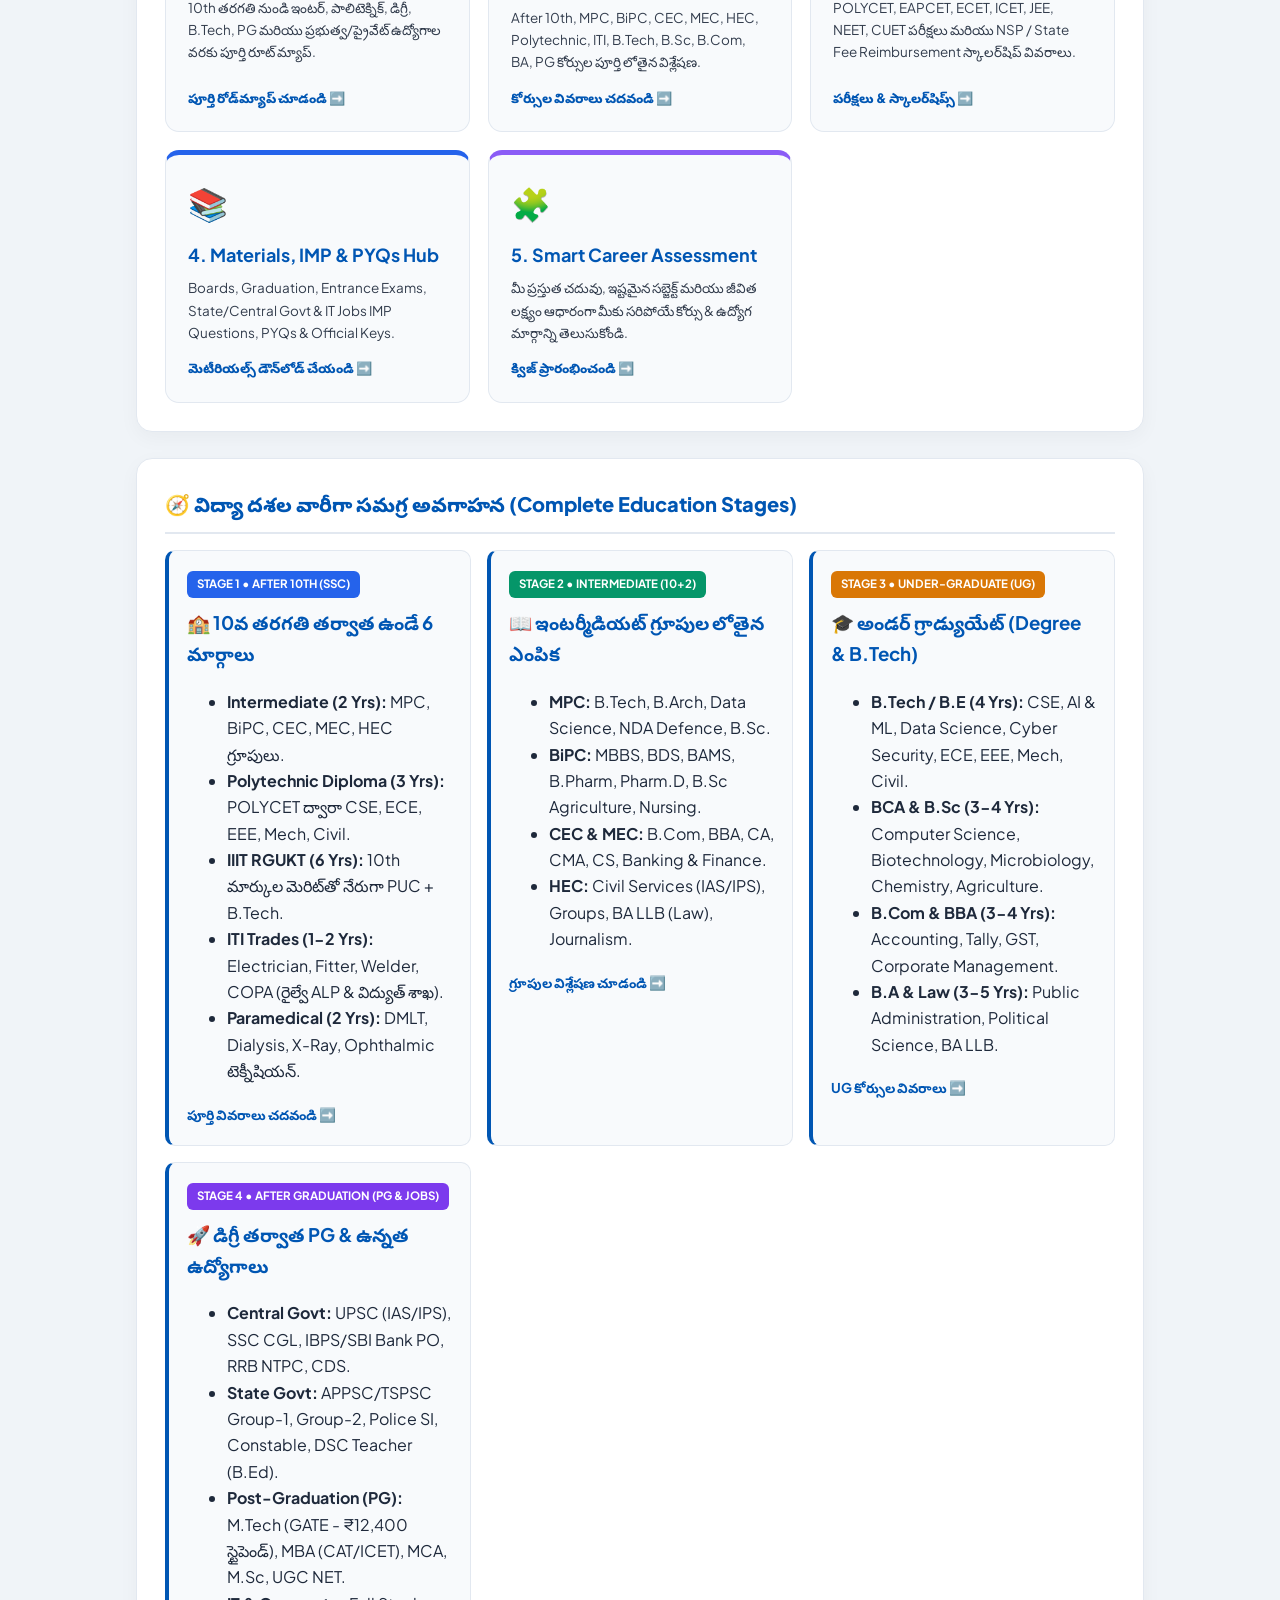
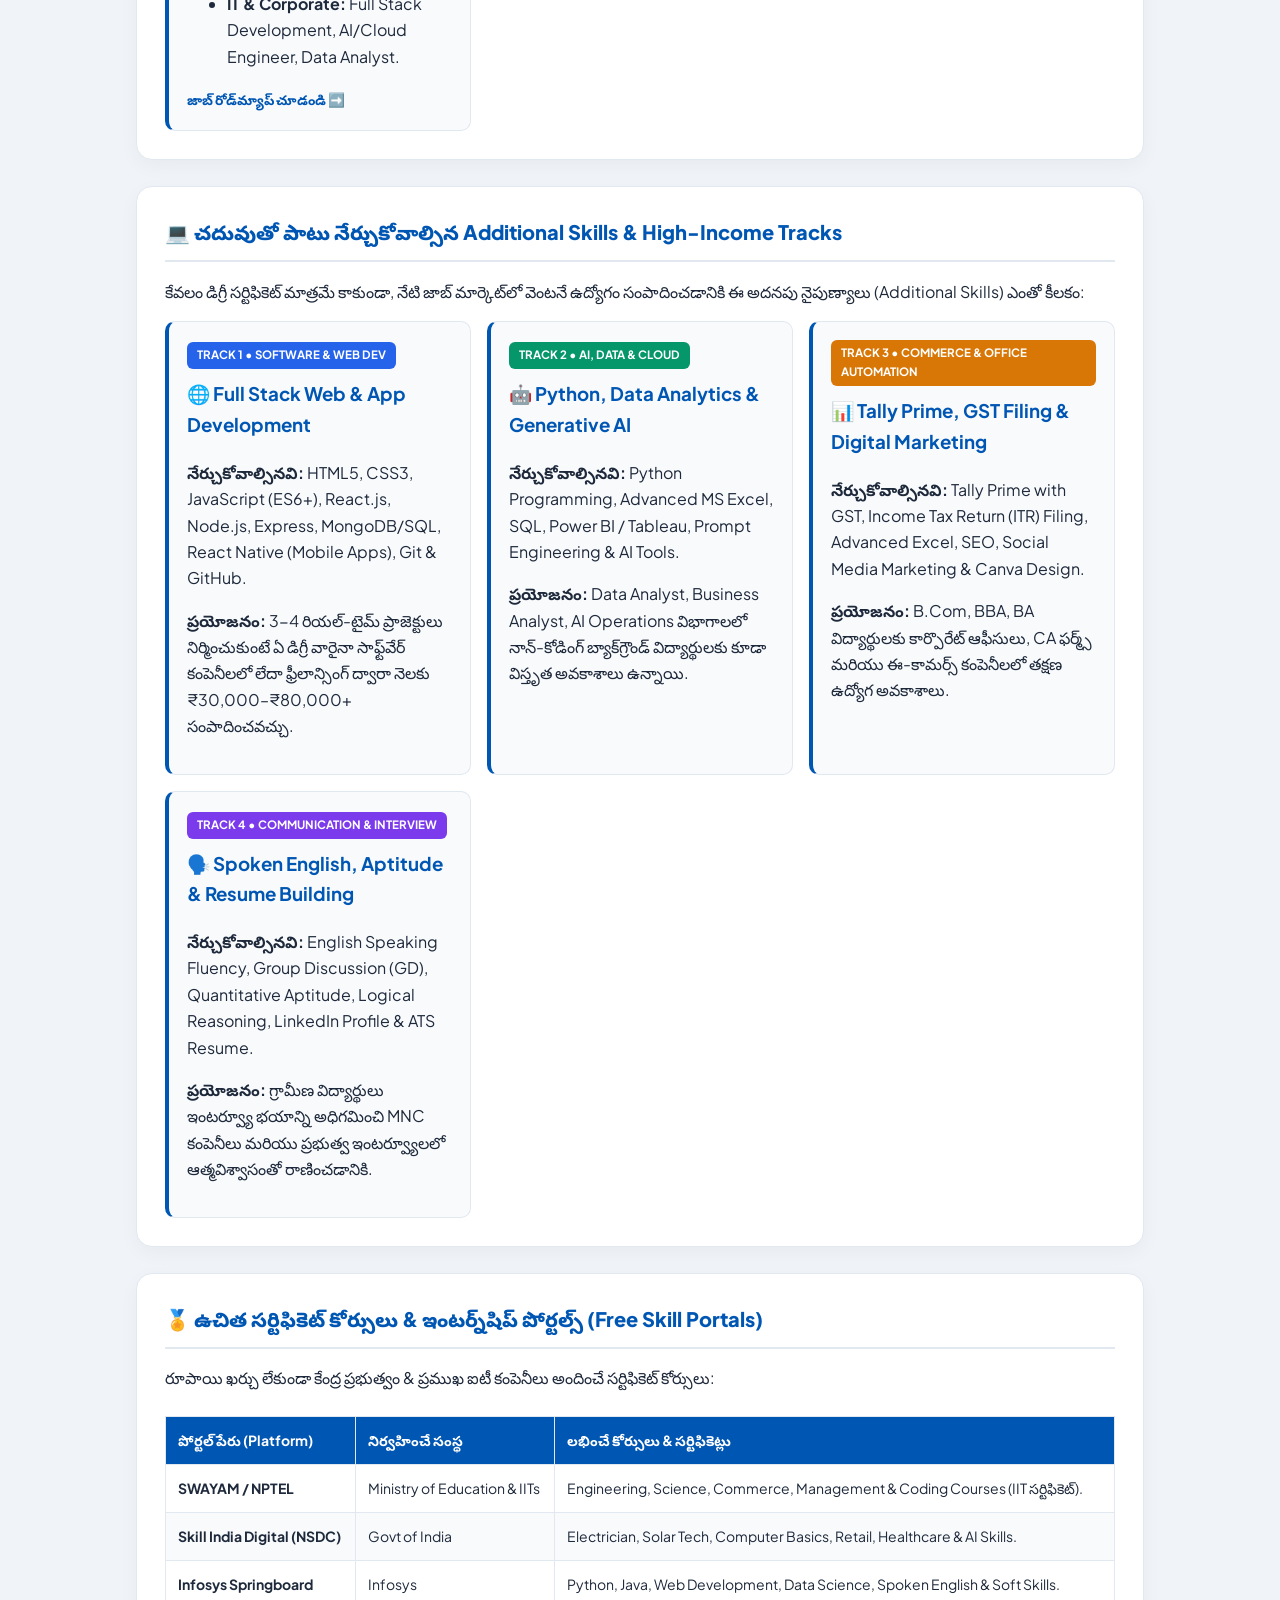
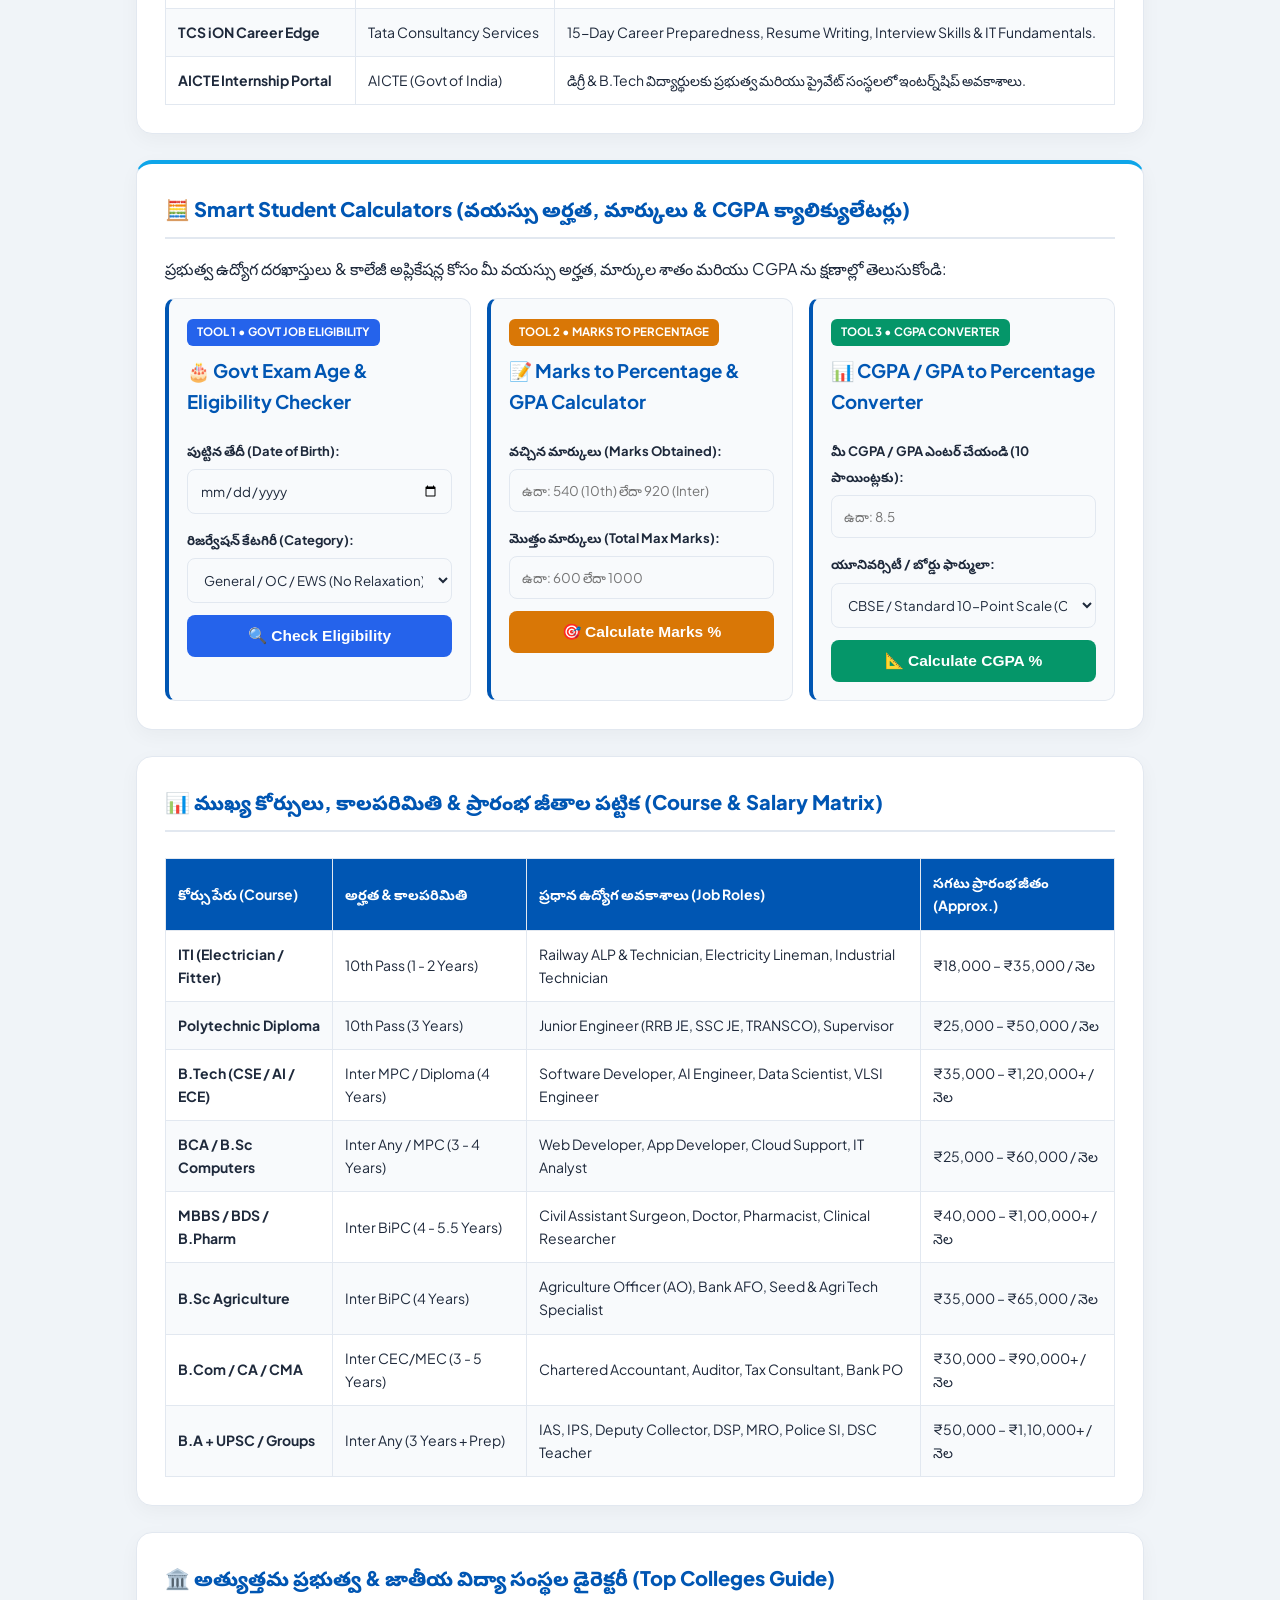
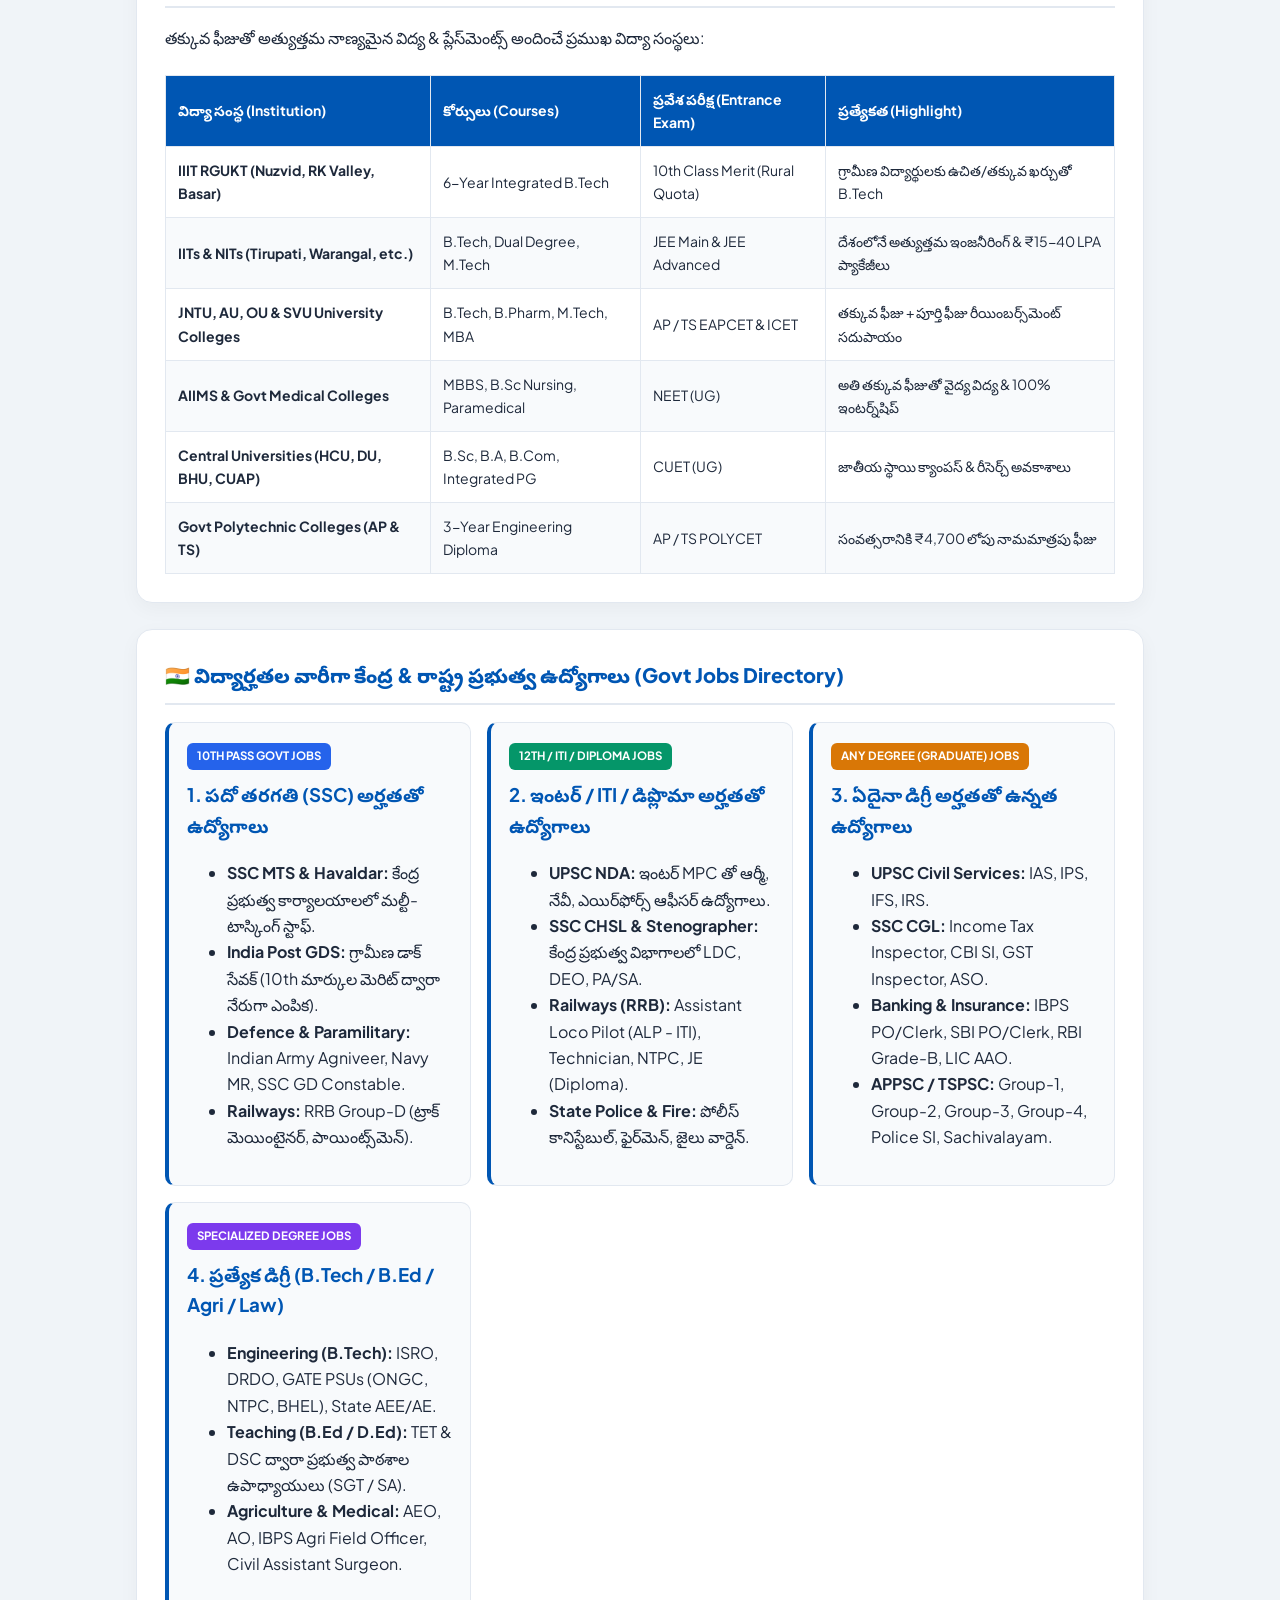
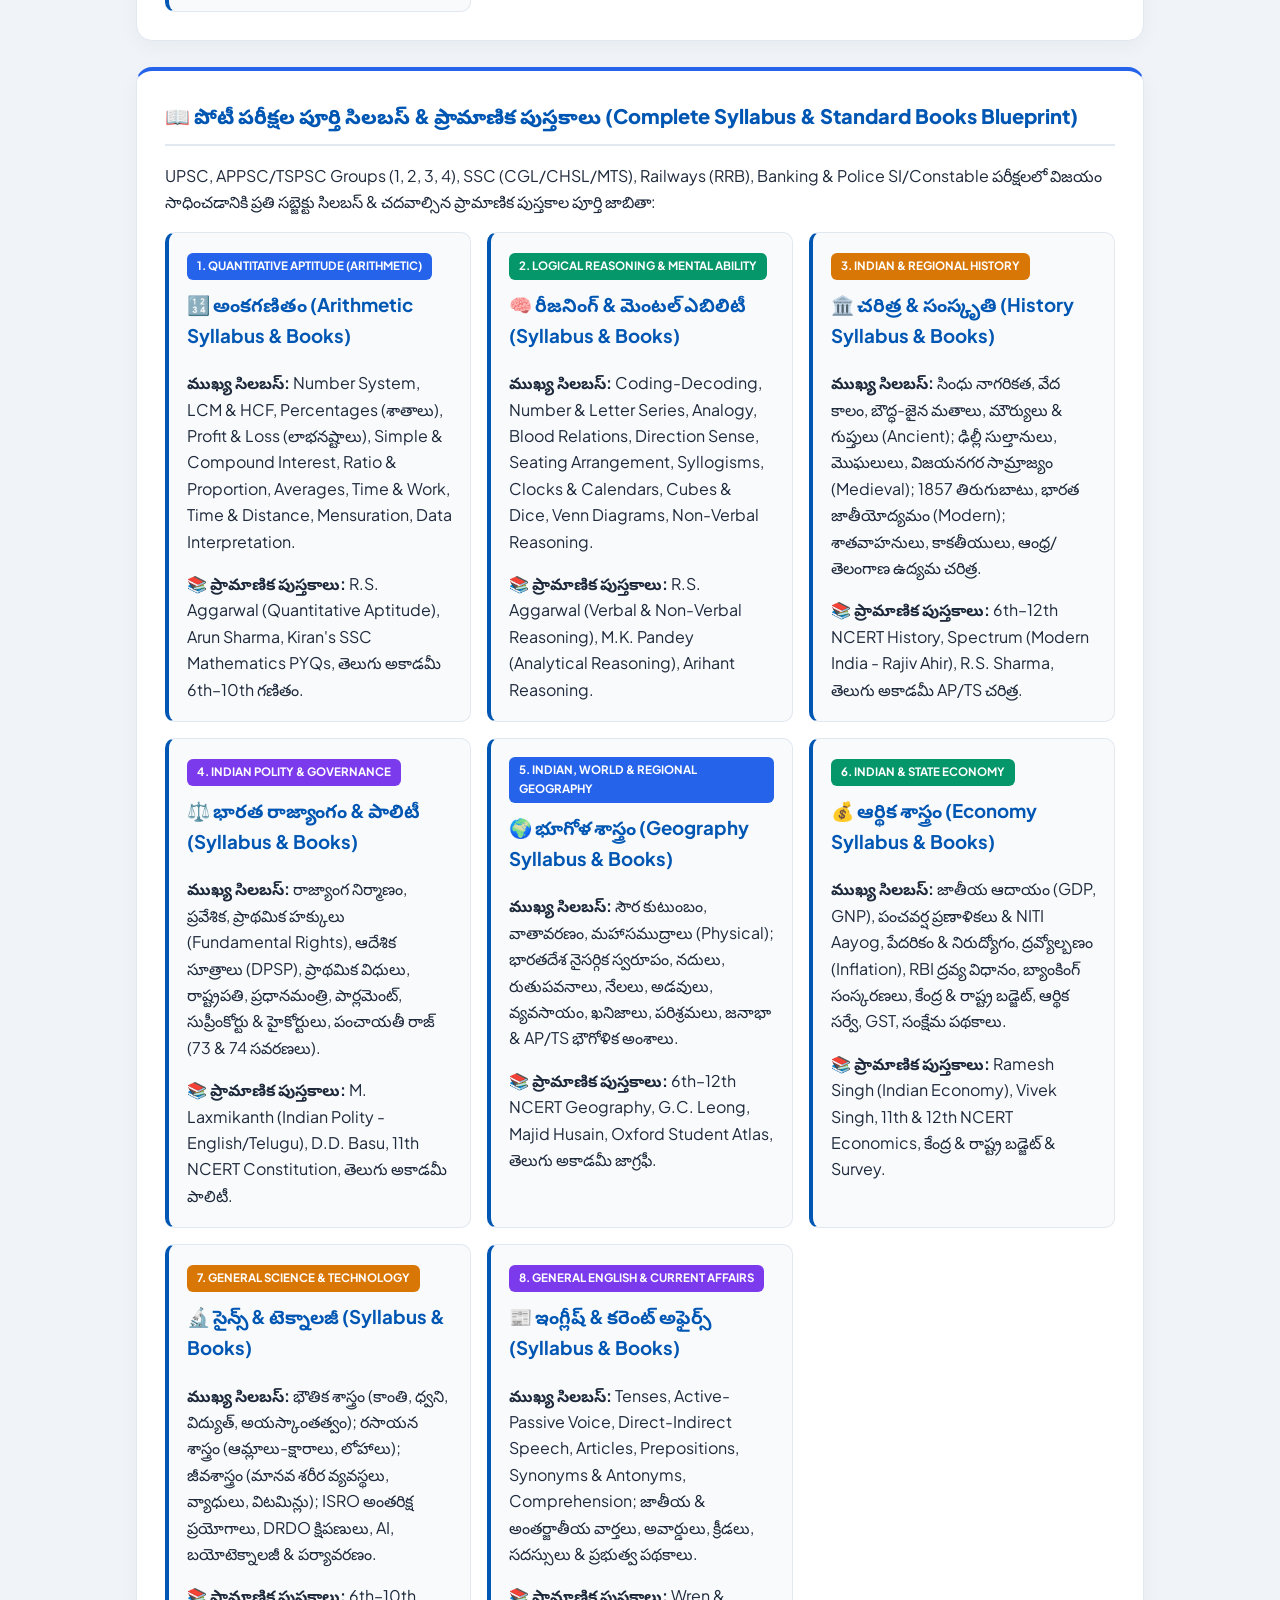
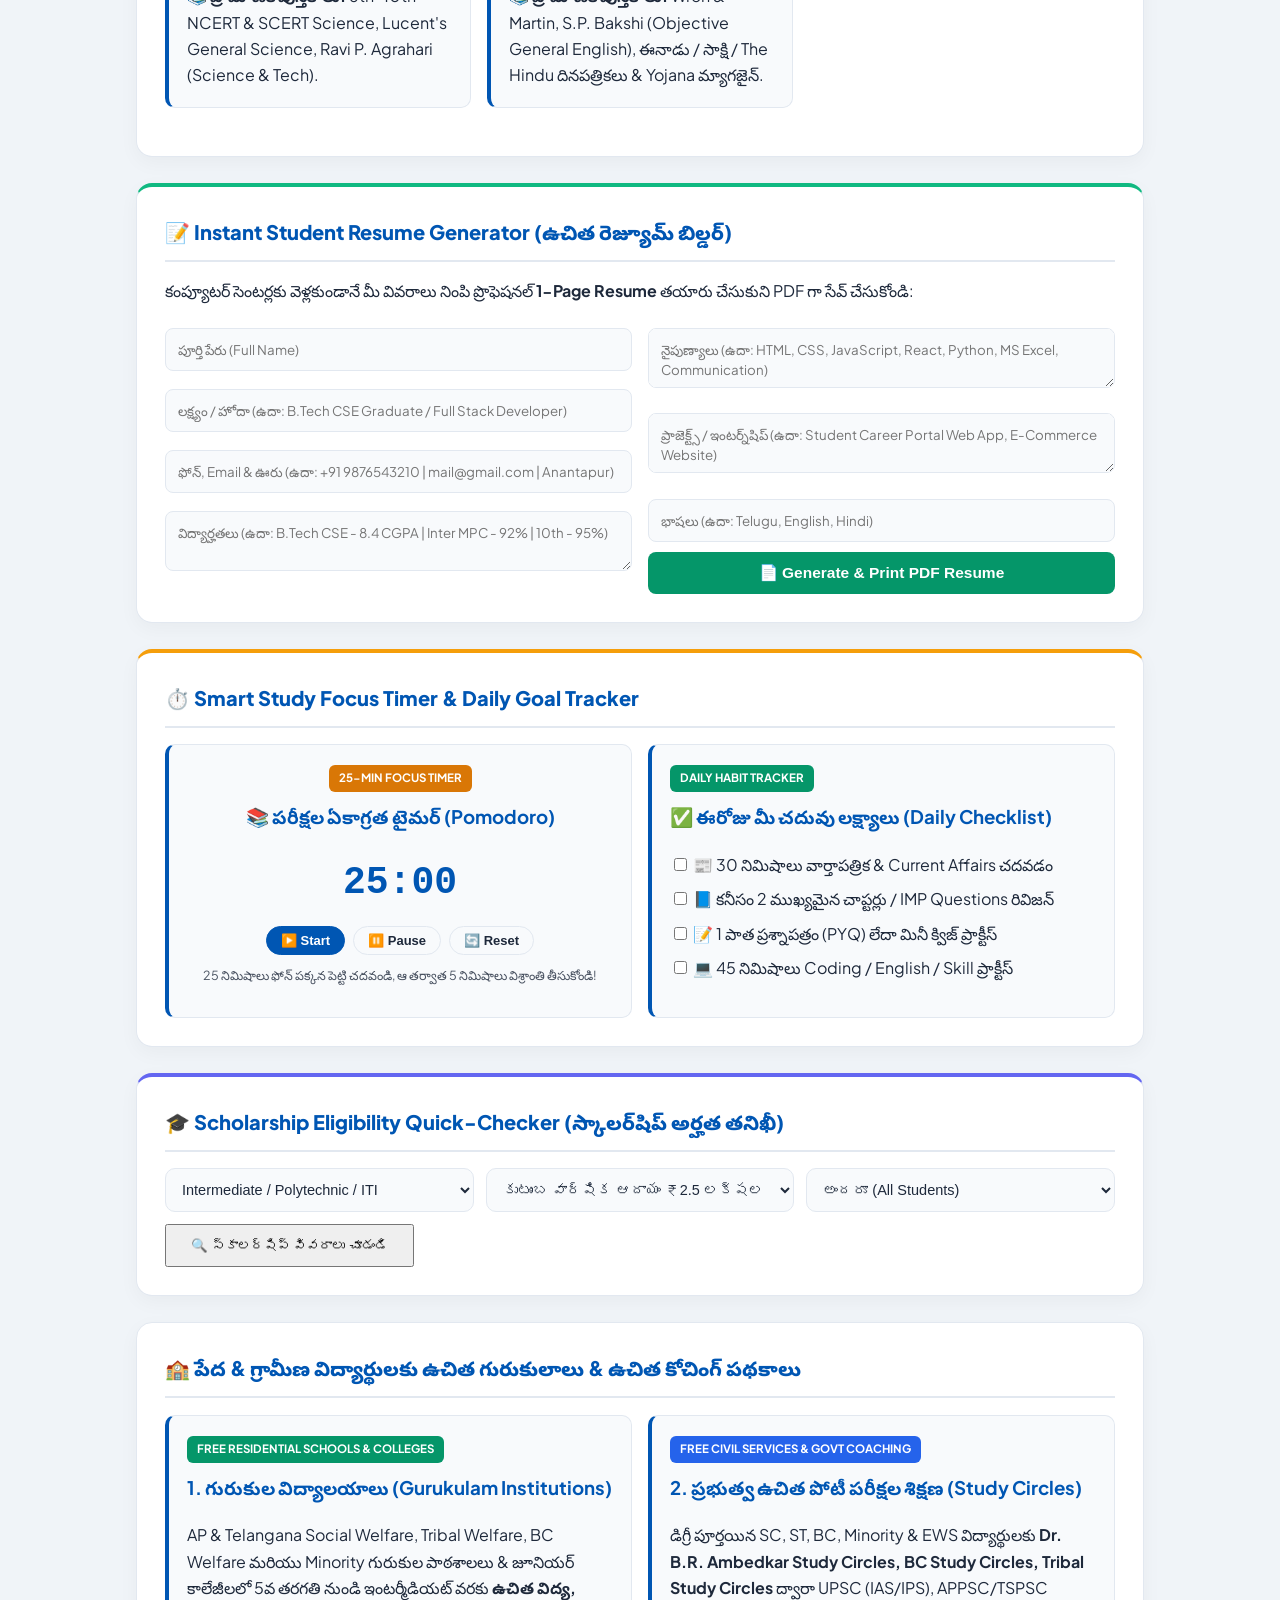
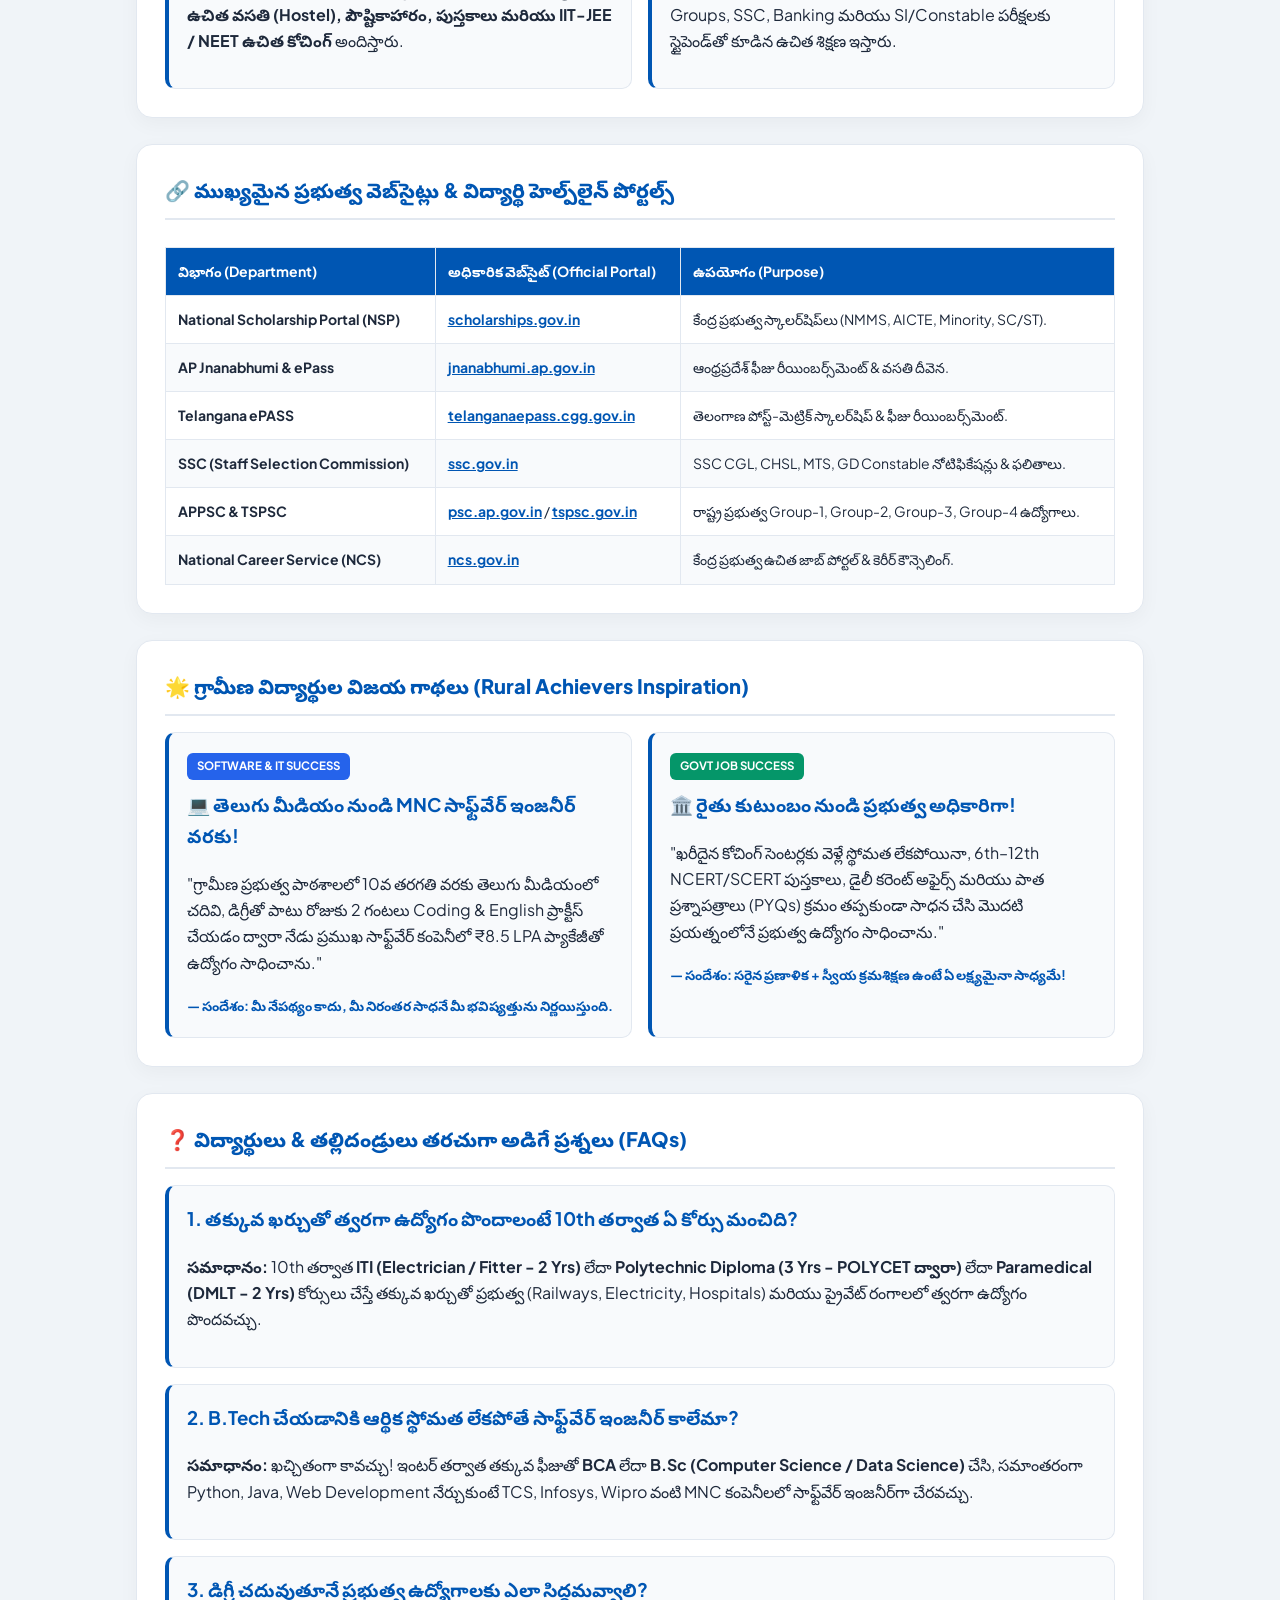
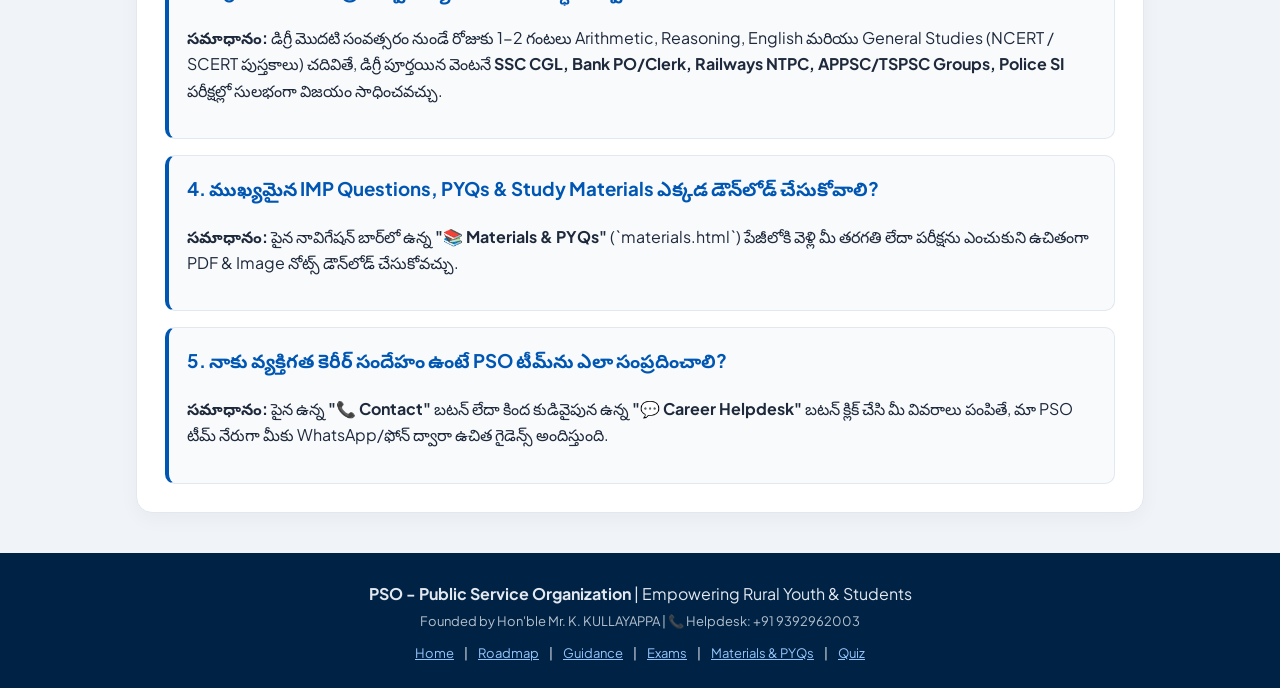
==== commit 6669cd08: "Remove Daily GK section from index.html Removed the Daily GK section from the index.html file." ====
--- a/index.html
+++ b/index.html
@@ -34,7 +34,6 @@
         <a href="quiz.html">🧩 Career Quiz</a>
         <a href="#skills-hub">💻 Additional Skills</a>
         <a href="#student-tools">🧮 Calculators</a>
-        <a href="#daily-gk">🧠 Daily GK</a>
         <a href="#resume-builder">📝 Resume</a>
         <a href="javascript:void(0)" onclick="openContactModal()" class="nav-contact-btn">📞 Contact</a>
         <a href="admin.html" class="nav-admin-btn">🔐 Admin</a>
@@ -341,59 +340,7 @@
                 </div>
             </div>
         </section>
-
-        <!-- 9. INTERACTIVE DAILY GK & EXAM PRACTICE QUIZ -->
-        <section id="daily-gk" class="card" style="border-top: 4px solid #8b5cf6;">
-            <h2 class="card-title">🧠 Daily GK & Competitive Exam Mini-Quiz (ప్రాక్టీస్ టెస్ట్)</h2>
-            <p style="margin-bottom: 15px;">APPSC, TSPSC, SSC, RRB & Police పరీక్షల కోసం ముఖ్యమైన ప్రశ్నలు — సరైన ఆప్షన్‌పై క్లిక్ చేసి మీ సమాధానం చెక్ చేసుకోండి:</p>
-
-            <div id="dailyGkContainer">
-                <div class="deep-detail-box">
-                    <p style="margin-top:0; font-weight:700;">1. భారత రాజ్యాంగ ముసాయిదా కమిటీ (Drafting Committee) ఛైర్మన్ ఎవరు?</p>
-                    <div style="display:flex; gap:8px; flex-wrap:wrap;">
-                        <button class="pill-btn" onclick="checkGkAnswer(this, false, 'q1-ans')">A) డాక్టర్ రాజేంద్ర ప్రసాద్</button>
-                        <button class="pill-btn" onclick="checkGkAnswer(this, true, 'q1-ans')">B) డాక్టర్ బి.ఆర్. అంబేద్కర్</button>
-                        <button class="pill-btn" onclick="checkGkAnswer(this, false, 'q1-ans')">C) జవహర్‌లాల్ నెహ్రూ</button>
-                        <button class="pill-btn" onclick="checkGkAnswer(this, false, 'q1-ans')">D) సర్దార్ వల్లభాయ్ పటేల్</button>
-                    </div>
-                    <p id="q1-ans" style="display:none; margin:8px 0 0 0; font-size:13px; font-weight:700;"></p>
-                </div>
-
-                <div class="deep-detail-box">
-                    <p style="margin-top:0; font-weight:700;">2. భారత అంతరిక్ష పరిశోధనా సంస్థ (ISRO) ప్రధాన కార్యాలయం ఎక్కడ ఉంది?</p>
-                    <div style="display:flex; gap:8px; flex-wrap:wrap;">
-                        <button class="pill-btn" onclick="checkGkAnswer(this, false, 'q2-ans')">A) శ్రీహరికోట</button>
-                        <button class="pill-btn" onclick="checkGkAnswer(this, false, 'q2-ans')">B) హైదరాబాద్</button>
-                        <button class="pill-btn" onclick="checkGkAnswer(this, true, 'q2-ans')">C) బెంగళూరు</button>
-                        <button class="pill-btn" onclick="checkGkAnswer(this, false, 'q2-ans')">D) తిరువనంతపురం</button>
-                    </div>
-                    <p id="q2-ans" style="display:none; margin:8px 0 0 0; font-size:13px; font-weight:700;"></p>
-                </div>
-
-                <div class="deep-detail-box">
-                    <p style="margin-top:0; font-weight:700;">3. భారతదేశంలో జాతీయ విద్యా దినోత్సవం (National Education Day) ఎప్పుడు జరుపుకుంటారు?</p>
-                    <div style="display:flex; gap:8px; flex-wrap:wrap;">
-                        <button class="pill-btn" onclick="checkGkAnswer(this, false, 'q3-ans')">A) సెప్టెంబర్ 5</button>
-                        <button class="pill-btn" onclick="checkGkAnswer(this, true, 'q3-ans')">B) నవంబర్ 11</button>
-                        <button class="pill-btn" onclick="checkGkAnswer(this, false, 'q3-ans')">C) అక్టోబర్ 15</button>
-                        <button class="pill-btn" onclick="checkGkAnswer(this, false, 'q3-ans')">D) జనవరి 12</button>
-                    </div>
-                    <p id="q3-ans" style="display:none; margin:8px 0 0 0; font-size:13px; font-weight:700;"></p>
-                </div>
-
-                <div class="deep-detail-box" style="margin-bottom:0;">
-                    <p style="margin-top:0; font-weight:700;">4. కంప్యూటర్ మెదడు (Brain of the Computer) అని దేనిని పిలుస్తారు?</p>
-                    <div style="display:flex; gap:8px; flex-wrap:wrap;">
-                        <button class="pill-btn" onclick="checkGkAnswer(this, false, 'q4-ans')">A) RAM</button>
-                        <button class="pill-btn" onclick="checkGkAnswer(this, false, 'q4-ans')">B) Hard Disk</button>
-                        <button class="pill-btn" onclick="checkGkAnswer(this, true, 'q4-ans')">C) CPU (Central Processing Unit)</button>
-                        <button class="pill-btn" onclick="checkGkAnswer(this, false, 'q4-ans')">D) Monitor</button>
-                    </div>
-                    <p id="q4-ans" style="display:none; margin:8px 0 0 0; font-size:13px; font-weight:700;"></p>
-                </div>
-            </div>
-        </section>
-
+        
         <!-- 10. COMPLETE COURSE & SALARY MATRIX -->
         <section class="card">
             <h2 class="card-title">📊 ముఖ్య కోర్సులు, కాలపరిమితి & ప్రారంభ జీతాల పట్టిక (Course & Salary Matrix)</h2>
